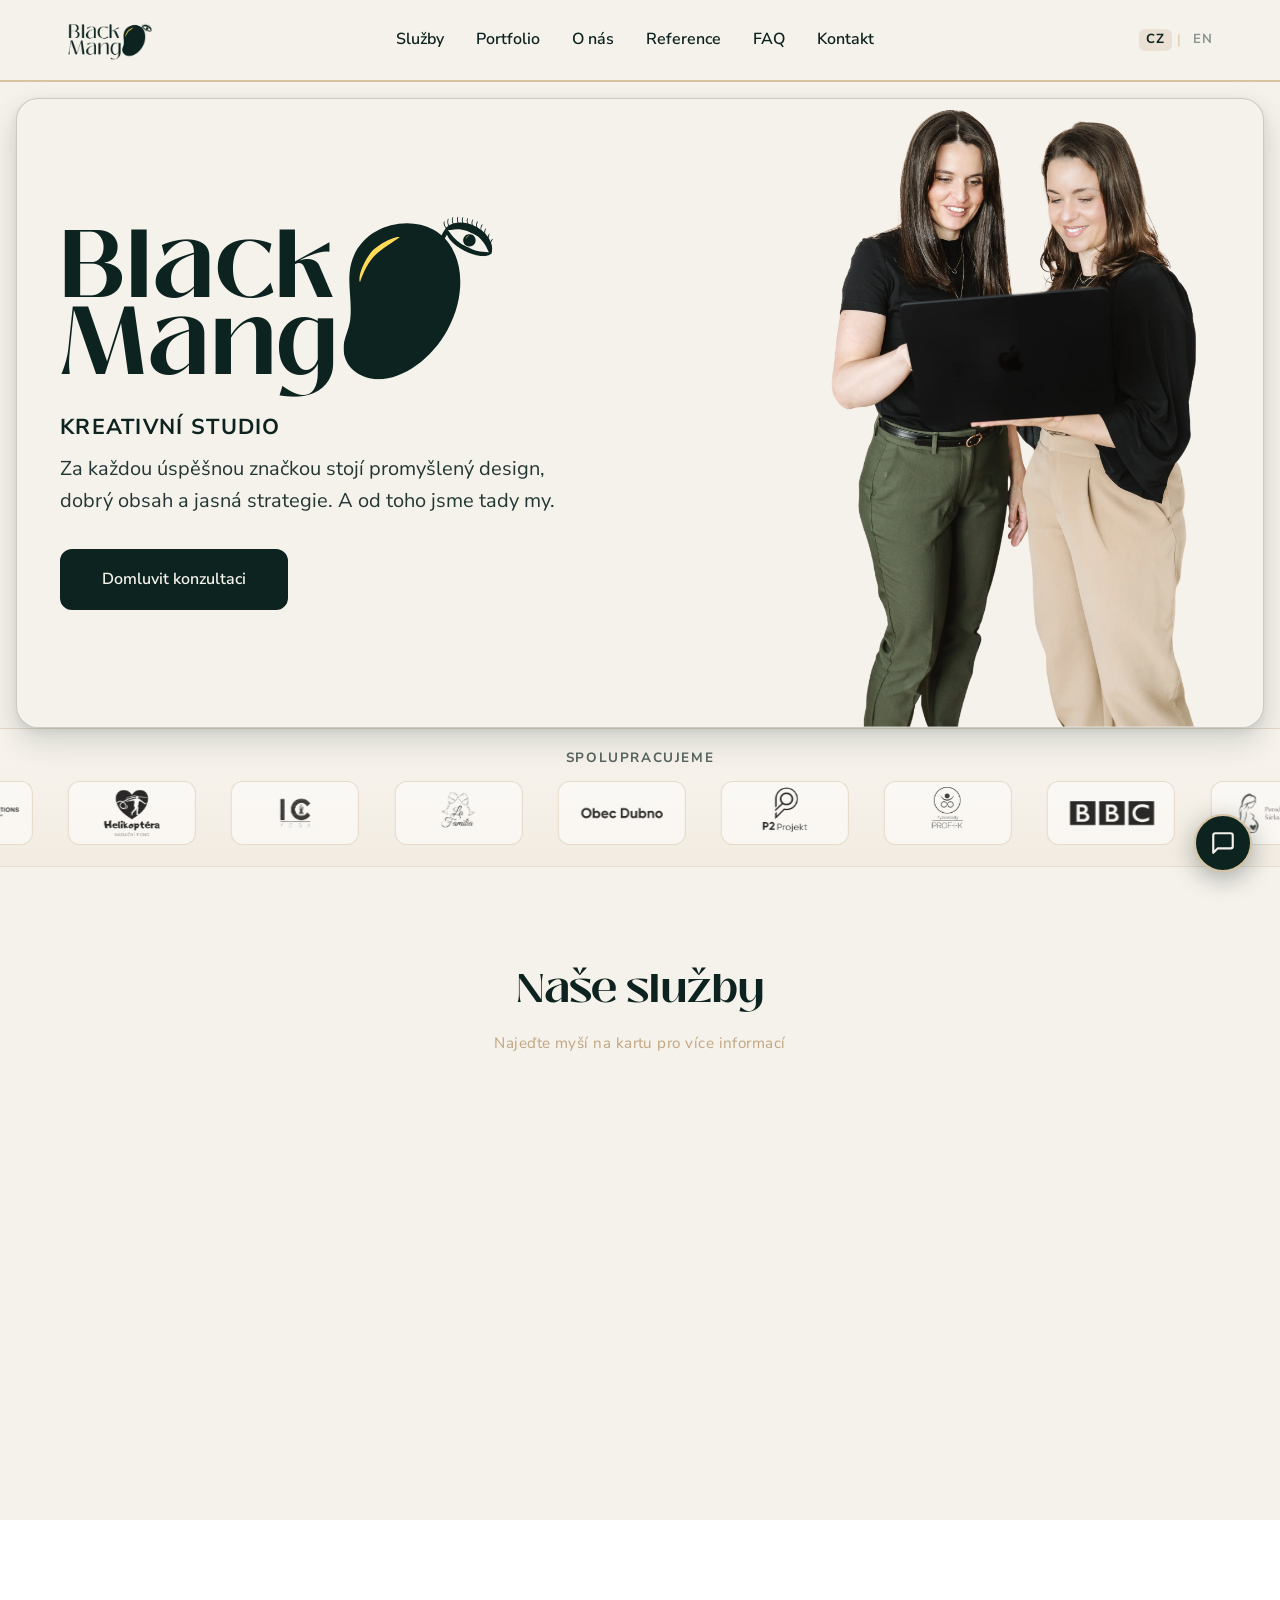
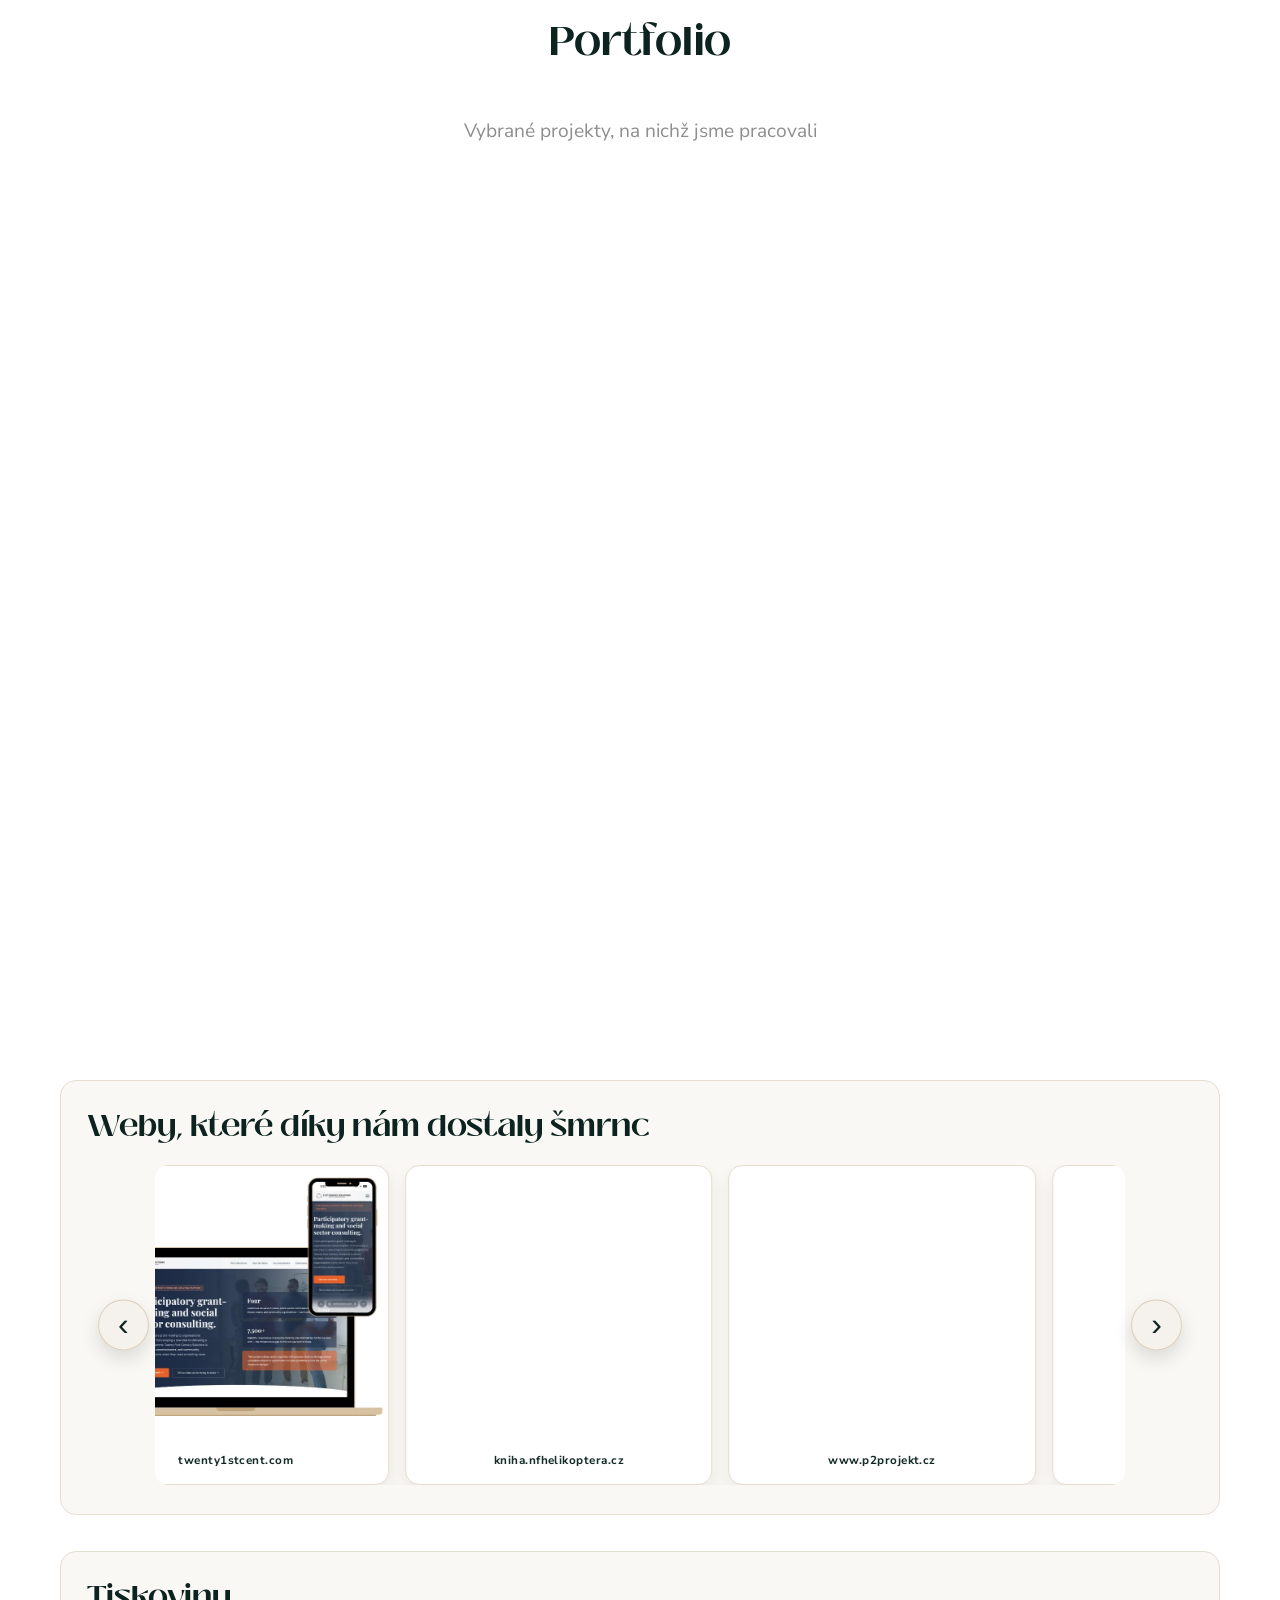
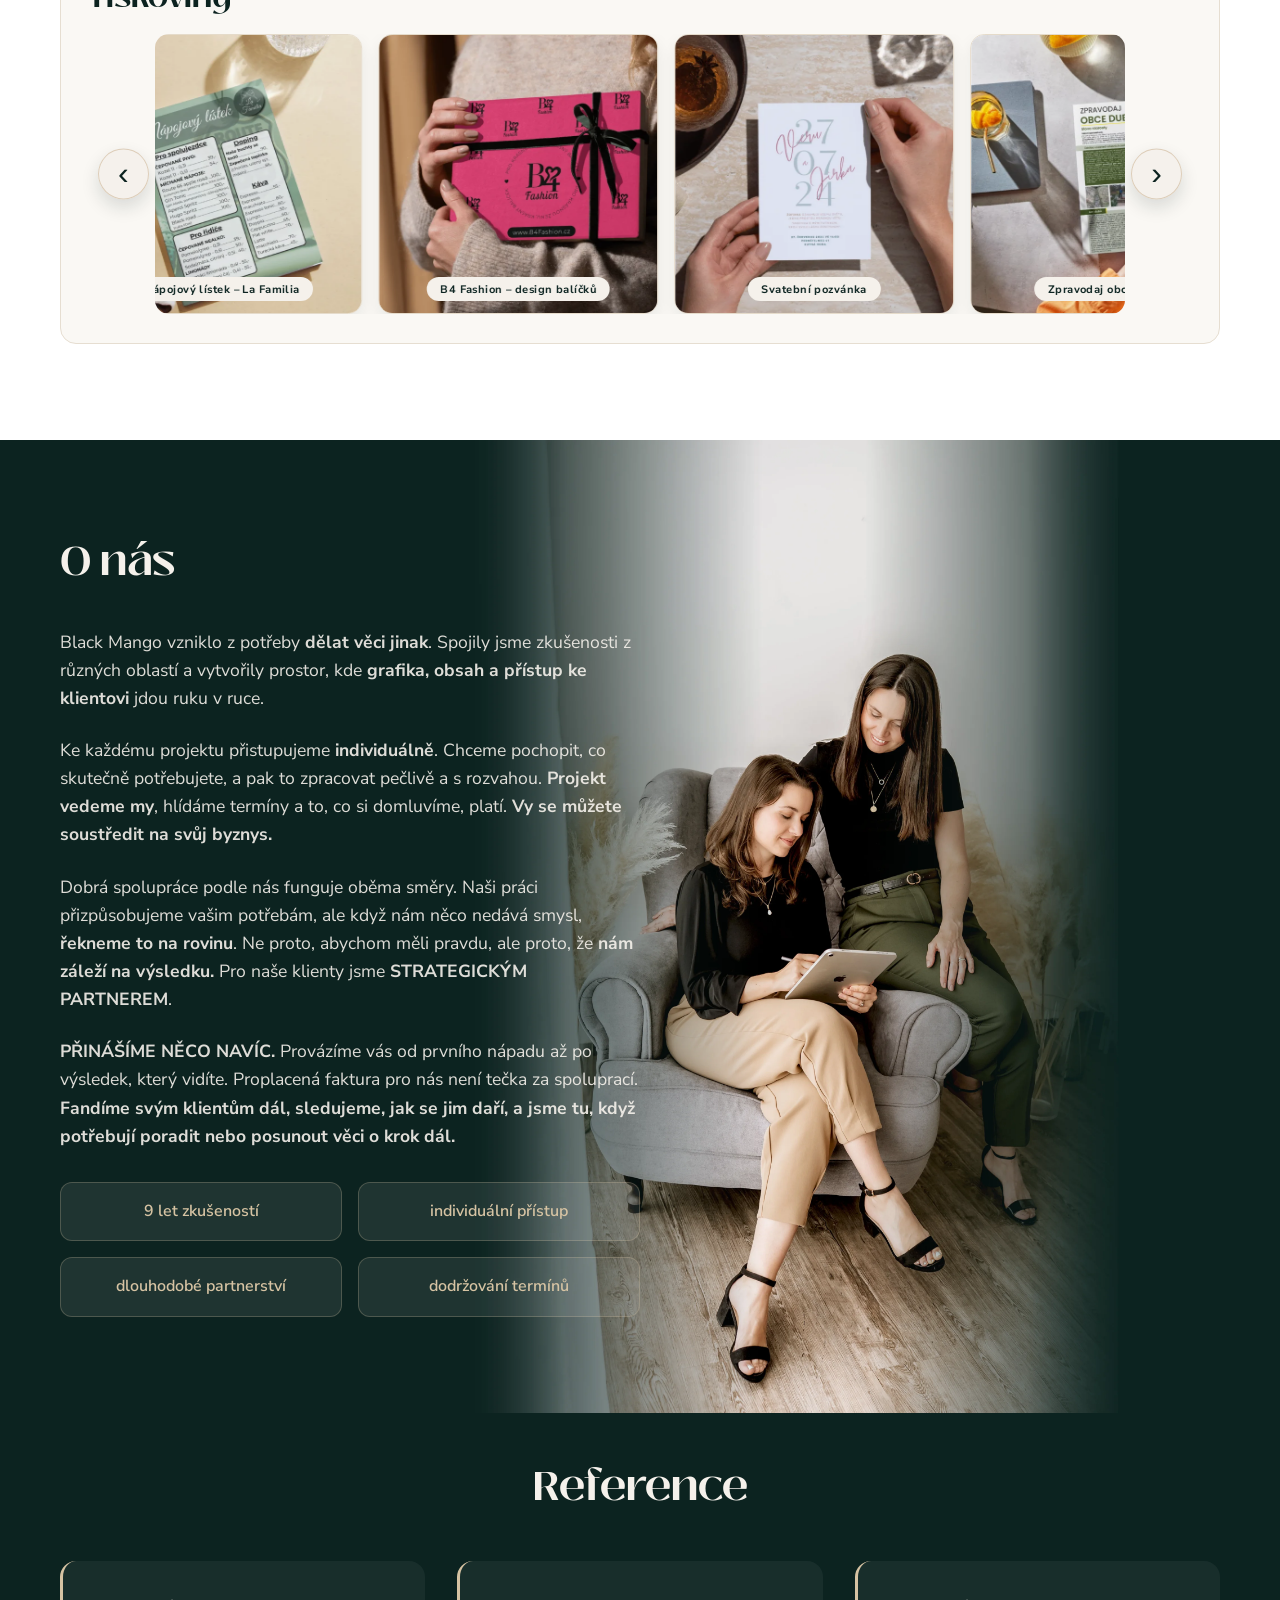
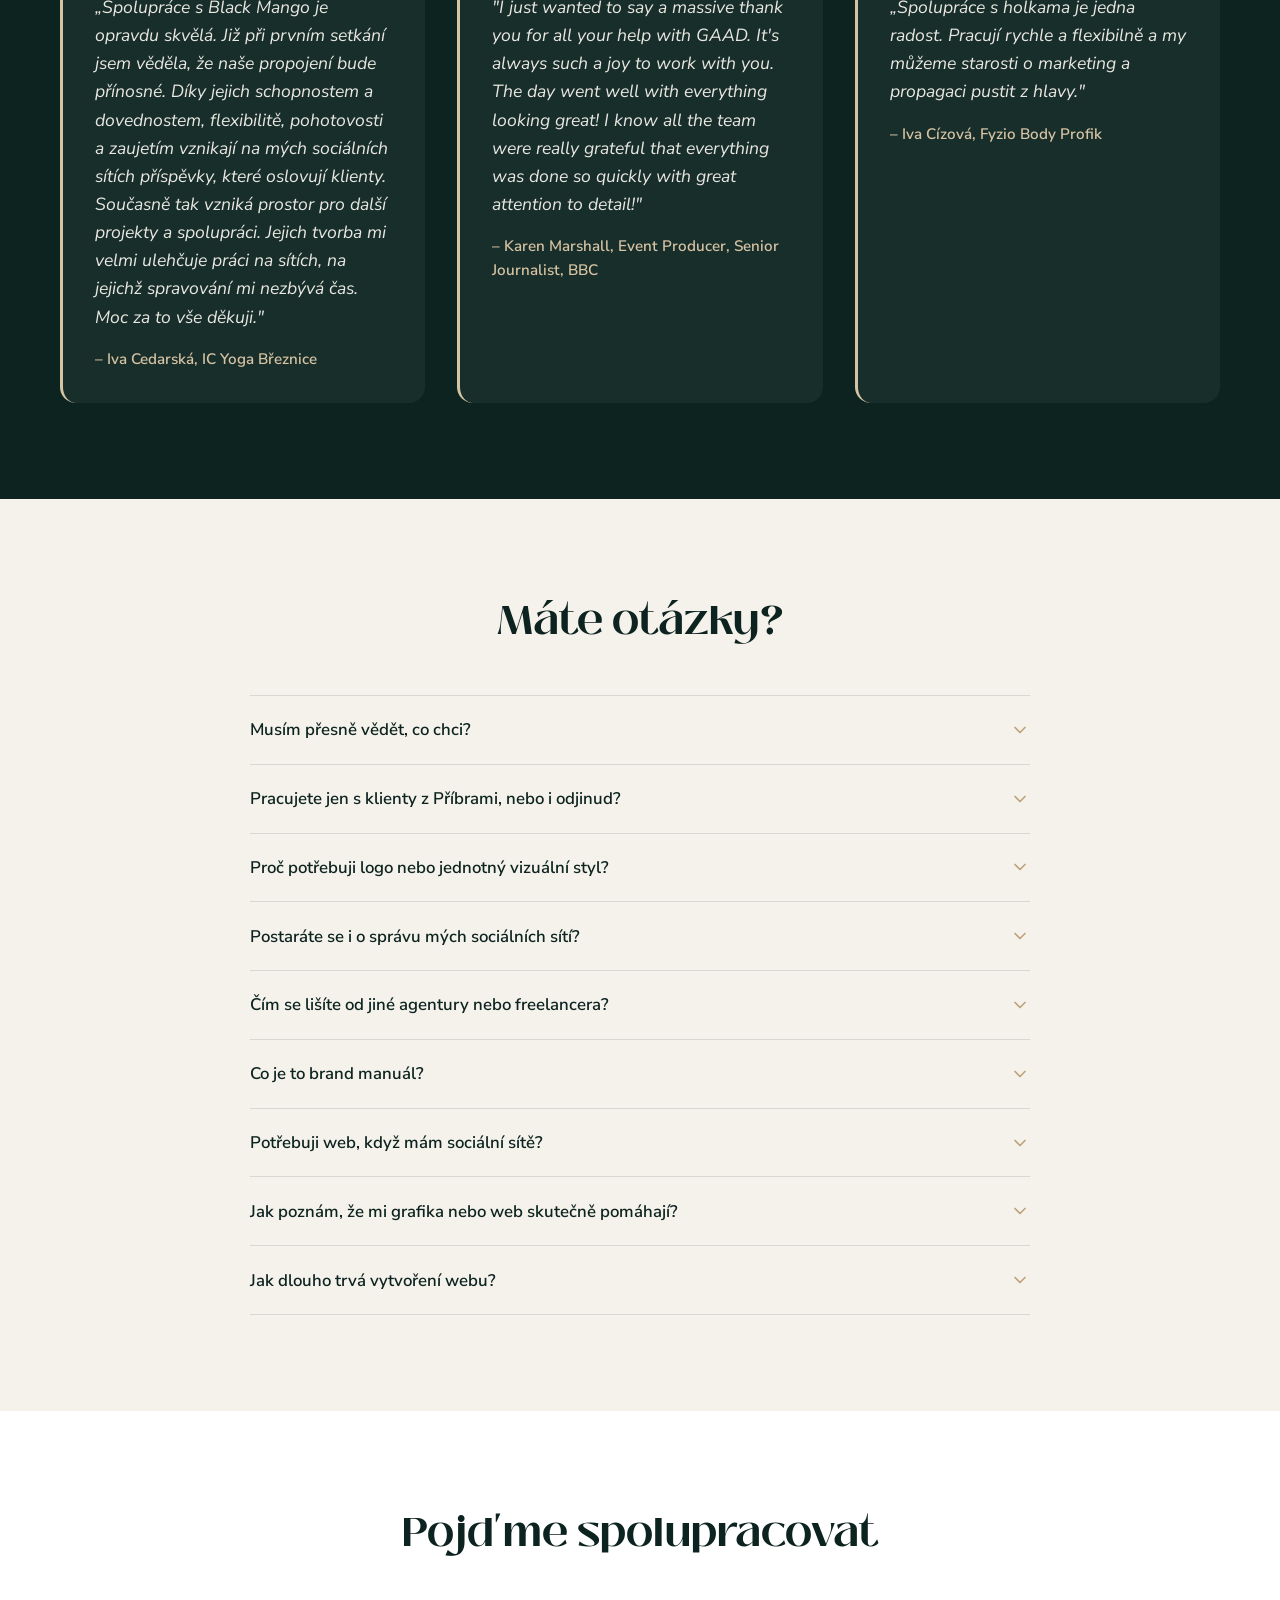
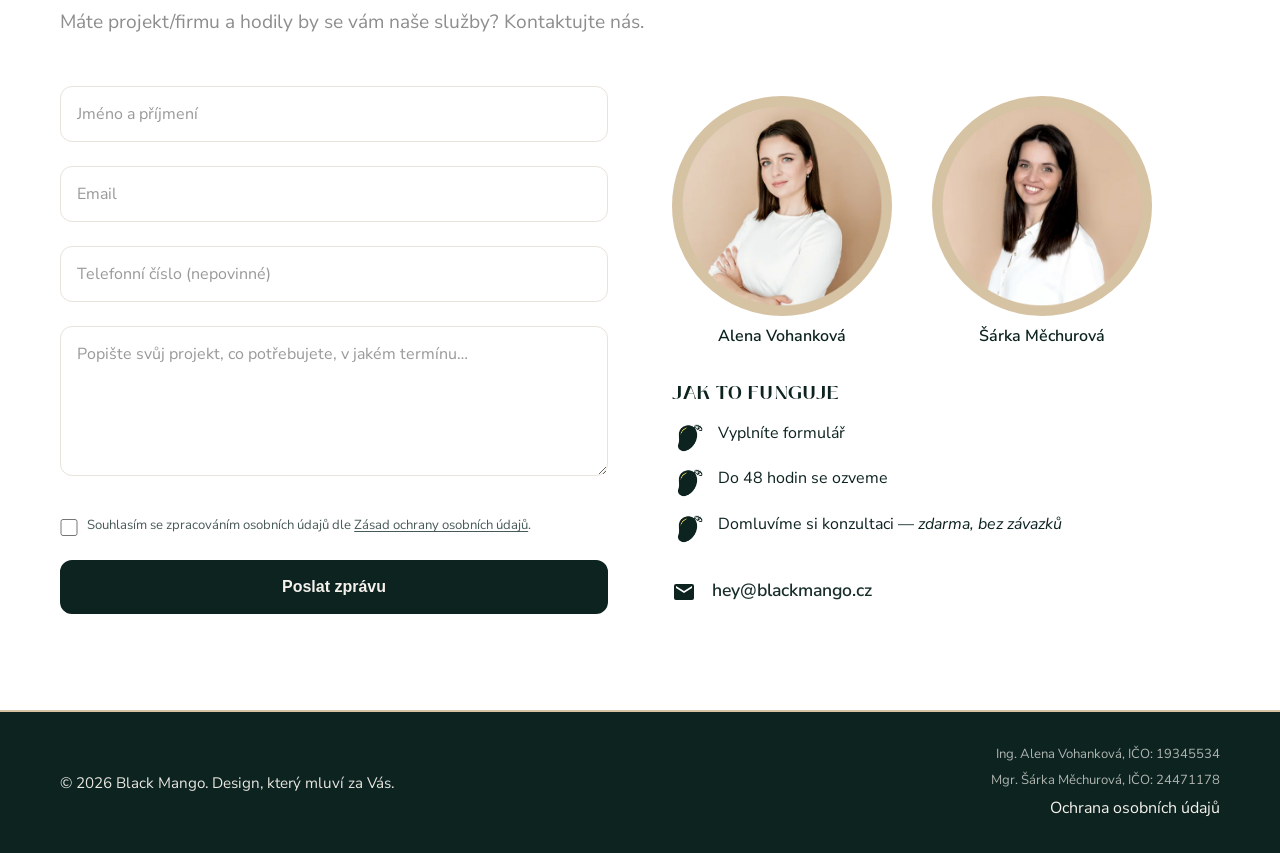
==== index.html @ 3af40b72 "Remove duplicate entries from sitemap.xml and delete unused image files; add translations.js for mul" ====
<!DOCTYPE html>
<html lang="cs">
<head>
    <meta charset="UTF-8">
    <meta name="viewport" content="width=device-width, initial-scale=1.0">
    <title>Black Mango – Creative Studio | Design, branding a weby</title>
    <meta name="description" content="Black Mango je kreativní studio z Příbramska. Navrhujeme weby, vizuální identity, grafiku pro sociální sítě a tiskové materiály. Domluvte si bezplatnou konzultaci.">
    <meta name="author" content="Alena Vohanková, Šárka Měchurová">
    <meta name="robots" content="index, follow">
    <link rel="canonical" href="https://blackmango.cz/">

    <!-- Single bilingual page (CZ default, EN via in-page toggle) -->
    <link rel="alternate" hreflang="x-default" href="https://blackmango.cz/">

    <!-- Open Graph -->
    <meta property="og:type" content="website">
    <meta property="og:locale" content="cs_CZ">
    <meta property="og:locale:alternate" content="en_GB">
    <meta property="og:site_name" content="Black Mango Creative Studio">
    <meta property="og:title" content="Black Mango – Creative Studio | Design, branding a weby">
    <meta property="og:description" content="Kreativní studio z Příbramska. Weby, vizuální identita, grafika pro sociální sítě a tiskové materiály. Úvodní konzultace zdarma.">
    <meta property="og:url" content="https://blackmango.cz/">
    <meta property="og:image" content="https://blackmango.cz/Black_Mango_icon.webp">
    <meta property="og:image:width" content="512">
    <meta property="og:image:height" content="512">
    <meta property="og:image:alt" content="Black Mango Creative Studio logo">

    <!-- Twitter Card -->
    <meta name="twitter:card" content="summary_large_image">
    <meta name="twitter:title" content="Black Mango – Creative Studio | Design, branding a weby">
    <meta name="twitter:description" content="Kreativní studio z Příbramska. Weby, vizuální identita, grafika a tiskové materiály. Úvodní konzultace zdarma.">
    <meta name="twitter:image" content="https://blackmango.cz/Black_Mango_icon.webp">

    <meta name="theme-color" content="#0C2320">

    <!-- GEO / AI crawlers -->
    <meta name="geo.region" content="CZ">
    <meta name="geo.placename" content="Příbram">
    <meta name="geo.position" content="49.6941;14.0148">
    <meta name="ICBM" content="49.6941, 14.0148">
    <link rel="me" href="mailto:hey@blackmango.cz">

    <!-- Favicon -->
    <link rel="icon" type="image/png" href="Black Mango - icon.png">
    <link rel="apple-touch-icon" href="Black Mango - icon.png">

    <!-- Fonts -->
    <link rel="preconnect" href="https://fonts.googleapis.com">
    <link rel="preconnect" href="https://fonts.gstatic.com" crossorigin>
    <link href="https://fonts.googleapis.com/css2?family=Nunito+Sans:wght@400;600&display=swap" rel="stylesheet">

    <link rel="stylesheet" href="styles.css">

    <!-- Structured data -->
    <script type="application/ld+json">
    {
      "@context": "https://schema.org",
      "@graph": [
        {
          "@type": "ProfessionalService",
          "@id": "https://blackmango.cz/#organization",
          "name": "Black Mango Creative Studio",
          "url": "https://blackmango.cz/",
          "email": "hey@blackmango.cz",
          "description": "Kreativní studio zaměřené na design, branding, tvorbu webů a digitální marketing.",
          "address": {
            "@type": "PostalAddress",
            "addressLocality": "Příbram",
            "addressCountry": "CZ"
          },
          "areaServed": ["CZ", "SK", "Worldwide"],
          "employee": [
            { "@type": "Person", "name": "Alena Vohanková" },
            { "@type": "Person", "name": "Šárka Měchurová" }
          ],
          "hasOfferCatalog": {
            "@type": "OfferCatalog",
            "name": "Naše služby",
            "itemListElement": [
              { "@type": "Offer", "itemOffered": { "@type": "Service", "name": "Tvorba webových stránek" } },
              { "@type": "Offer", "itemOffered": { "@type": "Service", "name": "Vizuální identita a branding" } },
              { "@type": "Offer", "itemOffered": { "@type": "Service", "name": "Grafika pro sociální sítě" } },
              { "@type": "Offer", "itemOffered": { "@type": "Service", "name": "Tiskové materiály" } },
              { "@type": "Offer", "itemOffered": { "@type": "Service", "name": "Konzultace a mentoring" } },
              { "@type": "Offer", "itemOffered": { "@type": "Service", "name": "Marketing a online reklama" } }
            ]
          }
        },
        {
          "@type": "WebPage",
          "@id": "https://blackmango.cz/#webpage",
          "url": "https://blackmango.cz/",
          "name": "Black Mango – Creative Studio | Design, branding a weby",
          "isPartOf": { "@id": "https://blackmango.cz/#organization" },
          "inLanguage": "cs",
          "alternateLanguage": { "@type": "Language", "name": "English", "alternateName": "en" }
        },
        {
          "@type": "FAQPage",
          "mainEntity": [
            { "@type": "Question", "name": "Musím přesně vědět, co chci?", "acceptedAnswer": { "@type": "Answer", "text": "Nemusíte. Stačí nám říct, čím se zabýváte a co chcete dosáhnout. Zbytek vyřešíme společně." } },
            { "@type": "Question", "name": "Pracujete jen s klienty z Příbrami, nebo i odjinud?", "acceptedAnswer": { "@type": "Answer", "text": "Jsme z Příbramska, ale vzdálenost pro nás není překážka. Spolupracujeme s klienty v České republice i v zahraničí a vše zvládneme online." } },
            { "@type": "Question", "name": "Proč potřebuji logo nebo jednotný vizuální styl?", "acceptedAnswer": { "@type": "Answer", "text": "Protože lidé posuzují firmu očima dřív, než si přečtou jediné slovo. Konzistentní a profesionální vzhled buduje důvěru a důvěra prodává." } },
            { "@type": "Question", "name": "Postaráte se i o správu mých sociálních sítí?", "acceptedAnswer": { "@type": "Answer", "text": "Ano. Můžeme se postarat o tvorbu obsahu, grafiku i pravidelné příspěvky nebo vás naučit, jak to zvládnout samostatně." } },
            { "@type": "Question", "name": "Čím se lišíte od jiné agentury nebo freelancera?", "acceptedAnswer": { "@type": "Answer", "text": "Nejsme velká agentura ani sólový freelancer. Ke každému projektu přistupujeme individuálně, spojujeme různé zkušenosti a pohledy." } },
            { "@type": "Question", "name": "Co je to brand manuál?", "acceptedAnswer": { "@type": "Answer", "text": "Průvodce tím, jak vaše značka vypadá a komunikuje. Barvy, písmo, logo, tón textu. Základ pro každého, kdo chce působit konzistentně a profesionálně." } },
            { "@type": "Question", "name": "Potřebuji web, když mám sociální sítě?", "acceptedAnswer": { "@type": "Answer", "text": "Sociální sítě jsou skvělý nástroj, ale web je váš vlastní prostor na internetu, který nikdo nemůže zavřít ani změnit pravidla. Funguje pro vás 24 hodin denně." } },
            { "@type": "Question", "name": "Jak poznám, že mi grafika nebo web skutečně pomáhají?", "acceptedAnswer": { "@type": "Answer", "text": "Dobře odvedená práce se projeví tím, že vás lidé začnou vnímat jako profesionály ještě před prvním kontaktem. Zákazníci se vracejí a referují vás dál." } },
            { "@type": "Question", "name": "Jak dlouho trvá vytvoření webu?", "acceptedAnswer": { "@type": "Answer", "text": "Jednoduchý firemní web vytvoříme do dvou týdnů. Rozsáhlejší weby trvají 3–6 týdnů." } }
          ]
        }
      ]
    }
    </script>
</head>
<body>
    <!-- Navigation -->
    <nav class="navbar">
        <div class="container">
            <div class="nav-brand">
                <a href="#top" aria-label="Přejít na začátek stránky">
                    <img src="Black Mango - main logo.webp" alt="Black Mango Creative Studio" class="nav-logo">
                </a>
            </div>
            <button class="nav-hamburger" id="navHamburger" data-i18n-aria="nav.hamburger.aria" aria-label="Otevřít menu" aria-expanded="false">
                <span></span><span></span><span></span>
            </button>
            <ul class="nav-menu" id="navMenu">
                <li><a href="#services" data-i18n="nav.services">Služby</a></li>
                <li><a href="#portfolio" data-i18n="nav.portfolio">Portfolio</a></li>
                <li><a href="#about" data-i18n="nav.about">O nás</a></li>
                <li><a href="#references" data-i18n="nav.references">Reference</a></li>
                <li><a href="#faq" data-i18n="nav.faq">FAQ</a></li>
                <li><a href="#contact" data-i18n="nav.contact">Kontakt</a></li>
            </ul>
            <div class="lang-switcher" id="langSwitcher">
                <button class="lang-btn lang-btn--active" data-lang="cz" aria-label="Přepnout na češtinu" aria-pressed="true">CZ</button>
                <span class="lang-sep" aria-hidden="true">|</span>
                <button class="lang-btn" data-lang="en" aria-label="Switch to English" aria-pressed="false">EN</button>
            </div>
        </div>
    </nav>

    <!-- Hero Section -->
    <main id="main-content">
    <section class="hero">
        <div class="container">
            <div class="hero-content">
                <h1 class="hero-wordmark" aria-label="Black Mango">
                    <span class="hero-wordmark-line hero-wordmark-black">Black</span>
                    <span class="hero-wordmark-line hero-wordmark-mang">Mang<img src="BlackMango_ikona_vektor.svg" alt="" class="hero-wordmark-icon" aria-hidden="true" decoding="async"></span>
                </h1>
                <h2 class="hero-studio-title" data-i18n="hero.subtitle">Kreativní studio</h2>
                <p data-i18n="hero.text">Za každou úspěšnou značkou stojí promyšlený design, dobrý obsah a jasná strategie. A od toho jsme tady my.</p>
                <a href="#contact" class="cta-button" data-i18n="hero.cta">Domluvit konzultaci</a>
            </div>
        </div>
        <img class="hero-photo" src="black_mango_jednatelky.webp" alt="" aria-hidden="true" decoding="async">
    </section>

    <section class="partners-marquee" aria-label="Spolupracujeme">
        <p class="partners-marquee-title" data-i18n="partners.title">Spolupracujeme</p>
        <div class="partners-marquee-viewport">
            <div class="partners-marquee-track">
                <div class="partners-marquee-group">
                    <a class="partner-logo" href="https://twenty1stcent.com" target="_blank" rel="noopener noreferrer" aria-label="Twenty First Century Solutions">
                        <img src="spolupracujeme/21stcenturysolutions.webp" alt="Twenty First Century Solutions" loading="lazy" decoding="async">
                    </a>
                    <a class="partner-logo" href="https://kniha.nfhelikoptera.cz" target="_blank" rel="noopener noreferrer" aria-label="Nadační fond Helikoptéra">
                        <img src="spolupracujeme/helikoptera.webp" alt="Nadační fond Helikoptéra" loading="lazy" decoding="async">
                    </a>
                    <a class="partner-logo" href="https://ic-yoga.cz" target="_blank" rel="noopener noreferrer" aria-label="IC Yoga">
                        <img src="spolupracujeme/ic_yoga.webp" alt="IC Yoga" loading="lazy" decoding="async">
                    </a>
                    <a class="partner-logo" href="https://www.facebook.com/p/La-Familia-Organizer-61550742839016/" target="_blank" rel="noopener noreferrer" aria-label="La Familia">
                        <img src="spolupracujeme/lafamilia.webp" alt="La Familia" loading="lazy" decoding="async">
                    </a>
                    <a class="partner-logo" href="https://www.obecdubno.cz" target="_blank" rel="noopener noreferrer" aria-label="Obec Dubno">
                        <img src="spolupracujeme/obec_dubno.webp" alt="Obec Dubno" loading="lazy" decoding="async">
                    </a>
                    <a class="partner-logo" href="https://www.p2projekt.cz" target="_blank" rel="noopener noreferrer" aria-label="P2 Projekt">
                        <img src="spolupracujeme/p2projekt.webp" alt="P2 Projekt" loading="lazy" decoding="async">
                    </a>
                    <a class="partner-logo" href="https://fyziobodyprofik.cz" target="_blank" rel="noopener noreferrer" aria-label="Fyzio Body Profik">
                        <img src="spolupracujeme/fyziobodyprofik.webp" alt="Fyzio Body Profik" loading="lazy" decoding="async">
                    </a>
                    <a class="partner-logo" href="https://bbc.co.uk" target="_blank" rel="noopener noreferrer" aria-label="Dětská skupina Dubinka">
                        <img src="spolupracujeme/bbc.webp" alt="Dětská skupina Dubinka" loading="lazy" decoding="async">
                    </a>
                    <a class="partner-logo" href="https://porodnikurzy.cz" target="_blank" rel="noopener noreferrer" aria-label="Porodní kurzy">
                        <img src="spolupracujeme/porodnikurzy.webp" alt="Porodní kurzy" loading="lazy" decoding="async">
                    </a>
                    <a class="partner-logo" href="https://www.szmpb.cz" target="_blank" rel="noopener noreferrer" aria-label="SZM">
                        <img src="spolupracujeme/szm.webp" alt="SZM" loading="lazy" decoding="async">
                    </a>
                    <a class="partner-logo" href="https://tanecni-rs.cz" target="_blank" rel="noopener noreferrer" aria-label="TS RS">
                        <img src="spolupracujeme/ts_rs.webp" alt="TS RS" loading="lazy" decoding="async">
                    </a>
                    <a class="partner-logo" href="https://visiongym.cz" target="_blank" rel="noopener noreferrer" aria-label="Vision Gym">
                        <img src="spolupracujeme/vg.webp" alt="Vision Gym" loading="lazy" decoding="async">
                    </a>
                    <a class="partner-logo" href="https://www.obecobcov.cz" target="_blank" rel="noopener noreferrer" aria-label="Obec Občov">
                        <img src="spolupracujeme/obec_obcov.webp" alt="Obec Občov" loading="lazy" decoding="async">
                    </a>
                    <span class="partner-logo partner-logo-static" aria-label="Vlasoteka">
                        <img src="spolupracujeme/vlasoteka.webp" alt="Vlasoteka" loading="lazy" decoding="async">
                    </span>
                    <a class="partner-logo" href="https://wejobbox.com" target="_blank" rel="noopener noreferrer" aria-label="We Jobbox">
                        <img src="spolupracujeme/wejobbox.webp" alt="We Jobbox" loading="lazy" decoding="async">
                    </a>
                    <a class="partner-logo" href="https://www.pavelsnobl.cz" target="_blank" rel="noopener noreferrer" aria-label="Pavel Šnobl - Tax Advisor">
                        <img src="spolupracujeme/pavel_snobl.webp" alt="Pavel Šnobl - Tax Advisor" loading="lazy" decoding="async">
                    </a>
                </div>

                <div class="partners-marquee-group" aria-hidden="true">
                    <a class="partner-logo" href="https://twenty1stcent.com" target="_blank" rel="noopener noreferrer" tabindex="-1">
                        <img src="spolupracujeme/21stcenturysolutions.webp" alt="" loading="lazy" decoding="async">
                    </a>
                    <a class="partner-logo" href="https://kniha.nfhelikoptera.cz" target="_blank" rel="noopener noreferrer" tabindex="-1">
                        <img src="spolupracujeme/helikoptera.webp" alt="" loading="lazy" decoding="async">
                    </a>
                    <a class="partner-logo" href="https://ic-yoga.cz" target="_blank" rel="noopener noreferrer" tabindex="-1">
                        <img src="spolupracujeme/ic_yoga.webp" alt="" loading="lazy" decoding="async">
                    </a>
                    <a class="partner-logo" href="https://www.facebook.com/p/La-Familia-Organizer-61550742839016/" target="_blank" rel="noopener noreferrer" tabindex="-1">
                        <img src="spolupracujeme/lafamilia.webp" alt="" loading="lazy" decoding="async">
                    </a>
                    <a class="partner-logo" href="https://www.obecdubno.cz" target="_blank" rel="noopener noreferrer" tabindex="-1">
                        <img src="spolupracujeme/obec_dubno.webp" alt="" loading="lazy" decoding="async">
                    </a>
                    <a class="partner-logo" href="https://www.p2projekt.cz" target="_blank" rel="noopener noreferrer" tabindex="-1">
                        <img src="spolupracujeme/p2projekt.webp" alt="" loading="lazy" decoding="async">
                    </a>
                    <a class="partner-logo" href="https://fyziobodyprofik.cz" target="_blank" rel="noopener noreferrer" tabindex="-1">
                        <img src="spolupracujeme/fyziobodyprofik.webp" alt="" loading="lazy" decoding="async">
                    </a>
                    <a class="partner-logo" href="https://bbc.co.uk" target="_blank" rel="noopener noreferrer" tabindex="-1">
                        <img src="spolupracujeme/bbc.webp" alt="" loading="lazy" decoding="async">
                    </a>
                    <a class="partner-logo" href="https://porodnikurzy.cz" target="_blank" rel="noopener noreferrer" tabindex="-1">
                        <img src="spolupracujeme/porodnikurzy.webp" alt="" loading="lazy" decoding="async">
                    </a>
                    <a class="partner-logo" href="https://www.szmpb.cz" target="_blank" rel="noopener noreferrer" tabindex="-1">
                        <img src="spolupracujeme/szm.webp" alt="" loading="lazy" decoding="async">
                    </a>
                    <a class="partner-logo" href="https://tanecni-rs.cz" target="_blank" rel="noopener noreferrer" tabindex="-1">
                        <img src="spolupracujeme/ts_rs.webp" alt="" loading="lazy" decoding="async">
                    </a>
                    <a class="partner-logo" href="https://visiongym.cz" target="_blank" rel="noopener noreferrer" tabindex="-1">
                        <img src="spolupracujeme/vg.webp" alt="" loading="lazy" decoding="async">
                    </a>
                    <a class="partner-logo" href="https://www.obecobcov.cz" target="_blank" rel="noopener noreferrer" tabindex="-1">
                        <img src="spolupracujeme/obec_obcov.webp" alt="" loading="lazy" decoding="async">
                    </a>
                    <span class="partner-logo partner-logo-static" aria-hidden="true">
                        <img src="spolupracujeme/vlasoteka.webp" alt="" loading="lazy" decoding="async">
                    </span>
                    <a class="partner-logo" href="https://wejobbox.com" target="_blank" rel="noopener noreferrer" tabindex="-1">
                        <img src="spolupracujeme/wejobbox.webp" alt="" loading="lazy" decoding="async">
                    </a>
                    <a class="partner-logo" href="https://www.pavelsnobl.cz" target="_blank" rel="noopener noreferrer" tabindex="-1">
                        <img src="spolupracujeme/pavel_snobl.webp" alt="" loading="lazy" decoding="async">
                    </a>
                </div>
            </div>
        </div>
    </section>

    <!-- Services Section -->
    <section id="services" class="services">
        <div class="container">
            <h2 data-i18n="services.heading">Naše služby</h2>
            <p class="services-hint"><span class="hint-desktop" data-i18n="services.hint.desktop">Najeďte myší na kartu pro více informací</span><span class="hint-mobile" data-i18n="services.hint.mobile">Klikněte na kartu pro více informací</span></p>
            <div class="services-grid">

                <!-- Card 1 -->
                <div class="flip-card" tabindex="0" role="button" data-i18n-aria="card1.aria" aria-label="Design a digitální prostředí">
                    <div class="flip-card-inner">
                        <div class="flip-card-front">
                            <div class="service-icon">
                                <img src="ikony_nase_sluzby/design_a_digi_prostredi.svg" alt="" width="64" height="64" aria-hidden="true">
                            </div>
                            <h3 data-i18n="card1.heading">Design a digitální prostředí</h3>
                            <p class="flip-question" data-i18n="card1.question">Jak mít web a materiály, které budou působit profesionálně a přehledně?</p>
                            <div class="peel-corner">
                                <svg viewBox="0 0 60 60" width="60" height="60">
                                    <defs>
                                        <linearGradient id="peel1" x1="30" y1="30" x2="60" y2="60" gradientUnits="userSpaceOnUse">
                                            <stop offset="0%" stop-color="#a08048"/>
                                            <stop offset="100%" stop-color="#e8ddd0"/>
                                        </linearGradient>
                                    </defs>
                                    <path d="M 0,60 L 44,60 A 16,16 0 0,1 60,44 L 60,0 Z" fill="url(#peel1)"/>
                                    <line x1="0" y1="60" x2="60" y2="0" stroke="rgba(100,65,20,0.45)" stroke-width="1.5"/>
                                </svg>
                                <span class="peel-label" data-i18n-html="peel.label">klikněte<br>na kartu</span>
                            </div>
                        </div>
                        <div class="flip-card-back">
                            <h3 data-i18n="card1.heading">Design a digitální prostředí</h3>
                            <ul class="service-list">
                                <li data-i18n="card1.item1">Návrh a tvorba webových stránek</li>
                                <li data-i18n="card1.item2">Grafika pro sociální sítě</li>
                                <li data-i18n="card1.item3">Tiskové materiály</li>
                                <li data-i18n="card1.item4">Prezentace &amp; šablony</li>
                            </ul>
                        </div>
                    </div>
                </div>

                <!-- Card 2 -->
                <div class="flip-card" tabindex="0" role="button" data-i18n-aria="card2.aria" aria-label="Marketing & strategie">
                    <div class="flip-card-inner">
                        <div class="flip-card-front">
                            <div class="service-icon">
                                <img src="ikony_nase_sluzby/marketing.svg" alt="" width="64" height="64" aria-hidden="true">
                            </div>
                            <h3 data-i18n="card2.heading">Marketing &amp; strategie</h3>
                            <p class="flip-question" data-i18n="card2.question">Jak efektivně získávat nové zákazníky online?</p>
                            <div class="peel-corner">
                                <svg viewBox="0 0 60 60" width="60" height="60">
                                    <defs>
                                        <linearGradient id="peel2" x1="30" y1="30" x2="60" y2="60" gradientUnits="userSpaceOnUse">
                                            <stop offset="0%" stop-color="#a08048"/>
                                            <stop offset="100%" stop-color="#e8ddd0"/>
                                        </linearGradient>
                                    </defs>
                                    <path d="M 0,60 L 44,60 A 16,16 0 0,1 60,44 L 60,0 Z" fill="url(#peel2)"/>
                                    <line x1="0" y1="60" x2="60" y2="0" stroke="rgba(100,65,20,0.45)" stroke-width="1.5"/>
                                </svg>
                                <span class="peel-label" data-i18n-html="peel.label">klikněte<br>na kartu</span>
                            </div>
                        </div>
                        <div class="flip-card-back">
                            <h3 data-i18n="card2.heading">Marketing &amp; strategie</h3>
                            <ul class="service-list">
                                <li data-i18n="card2.item1">Strategie komunikace</li>
                                <li data-i18n="card2.item2">Správa sociálních sítí</li>
                                <li data-i18n="card2.item3">Placená online reklama</li>
                            </ul>
                        </div>
                    </div>
                </div>

                <!-- Card 3 -->
                <div class="flip-card" tabindex="0" role="button" data-i18n-aria="card3.aria" aria-label="Konzultace, mentoring & vzdělávání">
                    <div class="flip-card-inner">
                        <div class="flip-card-front">
                            <div class="service-icon">
                                <img src="ikony_nase_sluzby/konzultace.svg" alt="" width="64" height="64" aria-hidden="true">
                            </div>
                            <h3 data-i18n="card3.heading">Konzultace, mentoring &amp; vzdělávání</h3>
                            <p class="flip-question" data-i18n="card3.question">Chcete mít svůj marketing pod kontrolou? Naučíme Vás přesně to, co potřebujete.</p>
                            <div class="peel-corner">
                                <svg viewBox="0 0 60 60" width="60" height="60">
                                    <defs>
                                        <linearGradient id="peel3" x1="30" y1="30" x2="60" y2="60" gradientUnits="userSpaceOnUse">
                                            <stop offset="0%" stop-color="#a08048"/>
                                            <stop offset="100%" stop-color="#e8ddd0"/>
                                        </linearGradient>
                                    </defs>
                                    <path d="M 0,60 L 44,60 A 16,16 0 0,1 60,44 L 60,0 Z" fill="url(#peel3)"/>
                                    <line x1="0" y1="60" x2="60" y2="0" stroke="rgba(100,65,20,0.45)" stroke-width="1.5"/>
                                </svg>
                                <span class="peel-label" data-i18n-html="peel.label">klikněte<br>na kartu</span>
                            </div>
                        </div>
                        <div class="flip-card-back">
                            <h3 data-i18n="card3.heading">Konzultace, mentoring &amp; vzdělávání</h3>
                            <ul class="service-list">
                                <li data-i18n="card3.item1">Individuální konzultace na míru</li>
                                <li data-i18n="card3.item2">Kurzy zaměřené na práci se sociálními sítěmi</li>
                            </ul>
                        </div>
                    </div>
                </div>

                <!-- Card 4 -->
                <div class="flip-card" tabindex="0" role="button" data-i18n-aria="card4.aria" aria-label="Značka & identita">
                    <div class="flip-card-inner">
                        <div class="flip-card-front">
                            <div class="service-icon">
                                <img src="ikony_nase_sluzby/znacka.svg" alt="" width="64" height="64" aria-hidden="true">
                            </div>
                            <h3 data-i18n="card4.heading">Značka &amp; identita</h3>
                            <p class="flip-question" data-i18n="card4.question">Jak vybudovat značku, která je snadno rozpoznatelná a důvěryhodná?</p>
                            <div class="peel-corner">
                                <svg viewBox="0 0 60 60" width="60" height="60">
                                    <defs>
                                        <linearGradient id="peel4" x1="30" y1="30" x2="60" y2="60" gradientUnits="userSpaceOnUse">
                                            <stop offset="0%" stop-color="#a08048"/>
                                            <stop offset="100%" stop-color="#e8ddd0"/>
                                        </linearGradient>
                                    </defs>
                                    <path d="M 0,60 L 44,60 A 16,16 0 0,1 60,44 L 60,0 Z" fill="url(#peel4)"/>
                                    <line x1="0" y1="60" x2="60" y2="0" stroke="rgba(100,65,20,0.45)" stroke-width="1.5"/>
                                </svg>
                                <span class="peel-label" data-i18n-html="peel.label">klikněte<br>na kartu</span>
                            </div>
                        </div>
                        <div class="flip-card-back">
                            <h3 data-i18n="card4.heading">Značka &amp; identita</h3>
                            <ul class="service-list">
                                <li data-i18n="card4.item1">Branding a rebranding</li>
                                <li data-i18n="card4.item2">Tvorba loga</li>
                                <li data-i18n="card4.item3">Sjednocení vizuální identity</li>
                            </ul>
                        </div>
                    </div>
                </div>

            </div>
        </div>
    </section>

    <!-- Portfolio Section -->
    <section id="portfolio" class="portfolio">
        <div class="container">
            <h2 data-i18n="portfolio.heading">Portfolio</h2>
            <p class="section-subtitle" data-i18n="portfolio.subtitle">Vybrané projekty, na nichž jsme pracovali</p>
            <div class="portfolio-stack">
                <article class="portfolio-carousel-block">
                    <h3 class="portfolio-carousel-title" data-i18n="portfolio.branding.title">Značky, kterým jsme vytvořily vizuální identitu</h3>
                    <div class="portfolio-branding-wrap">
                        <button class="portfolio-branding-btn portfolio-branding-btn--prev" id="brandingPrev" data-i18n-aria="portfolio.prev.aria" aria-label="Předchozí"><span aria-hidden="true">‹</span></button>
                        <div class="portfolio-cards-grid" id="brandingGrid">
                        <button class="portfolio-slide" type="button" data-pdf="potfolio_branding/P2 Project &amp; Check Nem brand manuál (1).pdf" data-i18n-aria="portfolio.pdf1.aria" aria-label="Zobrazit náhled PDF portfolio 1">
                            <img src="potfolio_branding/portfolio1.webp" alt="Portfolio branding 1" loading="lazy">
                        </button>
                        <button class="portfolio-slide" type="button" data-pdf="potfolio_branding/NF Helikoptéra - brand guidelines (1).pdf" data-i18n-aria="portfolio.pdf2.aria" aria-label="Zobrazit náhled PDF portfolio 2">
                            <img src="potfolio_branding/portfolio2.webp" alt="Portfolio branding 2" loading="lazy">
                        </button>
                        <button class="portfolio-slide" type="button" data-pdf="potfolio_branding/La Familia - BrandManuál (1).pdf" data-i18n-aria="portfolio.pdf3.aria" aria-label="Zobrazit náhled PDF portfolio 3">
                            <img src="potfolio_branding/portfolio3.webp" alt="Portfolio branding 3" loading="lazy">
                        </button>
                    </div>
                        <button class="portfolio-branding-btn portfolio-branding-btn--next" id="brandingNext" data-i18n-aria="portfolio.next.aria" aria-label="Další"><span aria-hidden="true">›</span></button>
                    </div>
                </article>

                <article class="portfolio-carousel-block portfolio-grafika-carousel-block">
                    <h3 class="portfolio-carousel-title" data-i18n="portfolio.grafika.title">Digitální grafika a sociální sítě</h3>
                    <div class="portfolio-grafika-carousel" data-i18n-aria="portfolio.grafika.aria" aria-label="Ukázky digitální grafiky">
                        <button type="button" class="portfolio-web-carousel-btn portfolio-web-carousel-btn-prev" data-i18n-aria="portfolio.prev.aria" aria-label="Předchozí">
                            <span aria-hidden="true">‹</span>
                        </button>
                        <button type="button" class="portfolio-web-carousel-btn portfolio-web-carousel-btn-next" data-i18n-aria="portfolio.next.aria" aria-label="Další">
                            <span aria-hidden="true">›</span>
                        </button>
                        <div class="portfolio-grafika-carousel-viewport">
                            <div class="portfolio-grafika-carousel-track">
                                <div class="portfolio-grafika-carousel-group">
                                    <a class="portfolio-grafika-card" href="https://www.bbc.co.uk/academy/live/climate-creatives-2025/" target="_blank" rel="noopener noreferrer" aria-label="Grafika pro konferenci Climate Creatives – BBC">
                                        <img src="carousel_digitalni_grafika/Grafika_pro_konferenci_Climate_Creatives_BBC.webp" alt="Grafika pro konferenci Climate Creatives BBC" loading="lazy" decoding="async">
                                        <span class="portfolio-grafika-card-label">Climate Creatives – BBC</span>
                                    </a>
                                    <a class="portfolio-grafika-card" href="https://www.instagram.com/fyziobodyprofik/" target="_blank" rel="noopener noreferrer" aria-label="Příspěvky pro sociální sítě – Fyzio Body Profik">
                                        <img src="carousel_digitalni_grafika/prispevky_pro_socialni_site_fyziobodyprofik.webp" alt="Příspěvky pro sociální sítě Fyzio Body Profik" loading="lazy" decoding="async">
                                        <span class="portfolio-grafika-card-label">@fyziobodyprofik</span>
                                    </a>
                                    <a class="portfolio-grafika-card" href="https://www.bbc.co.uk/academy/live/when-the-pressure-is-on/" target="_blank" rel="noopener noreferrer" aria-label="Grafika pro konferenci Stammering – BBC">
                                        <img src="carousel_digitalni_grafika/Grafika_pro_konferenci_Stammering_BBC.webp" alt="Grafika pro konferenci Stammering BBC" loading="lazy" decoding="async">
                                        <span class="portfolio-grafika-card-label">Stammering – BBC</span>
                                    </a>
                                    <a class="portfolio-grafika-card" href="https://www.instagram.com/tanecni_skola_rs/" target="_blank" rel="noopener noreferrer" aria-label="Příspěvky pro sociální sítě – Taneční škola RS">
                                        <img src="carousel_digitalni_grafika/prispevky_pro_socialni_site__ts_rs.webp" alt="Příspěvky pro sociální sítě Taneční škola RS" loading="lazy" decoding="async">
                                        <span class="portfolio-grafika-card-label">@tanecni_skola_rs</span>
                                    </a>
                                    <a class="portfolio-grafika-card" href="https://wejobbox.com" target="_blank" rel="noopener noreferrer" aria-label="Wejobbox">
                                        <img src="carousel_digitalni_grafika/wejobbox.webp" alt="Wejobbox" loading="lazy" decoding="async">
                                        <span class="portfolio-grafika-card-label">wejobbox.com</span>
                                    </a>
                                </div>
                                <div class="portfolio-grafika-carousel-group" aria-hidden="true">
                                    <a class="portfolio-grafika-card" href="https://www.bbc.co.uk/academy/live/climate-creatives-2025/" target="_blank" rel="noopener noreferrer" tabindex="-1">
                                        <img src="carousel_digitalni_grafika/Grafika_pro_konferenci_Climate_Creatives_BBC.webp" alt="" loading="lazy" decoding="async">
                                        <span class="portfolio-grafika-card-label">Climate Creatives – BBC</span>
                                    </a>
                                    <a class="portfolio-grafika-card" href="https://www.instagram.com/fyziobodyprofik/" target="_blank" rel="noopener noreferrer" tabindex="-1">
                                        <img src="carousel_digitalni_grafika/prispevky_pro_socialni_site_fyziobodyprofik.webp" alt="" loading="lazy" decoding="async">
                                        <span class="portfolio-grafika-card-label">@fyziobodyprofik</span>
                                    </a>
                                    <a class="portfolio-grafika-card" href="https://www.bbc.co.uk/academy/live/when-the-pressure-is-on/" target="_blank" rel="noopener noreferrer" tabindex="-1">
                                        <img src="carousel_digitalni_grafika/Grafika_pro_konferenci_Stammering_BBC.webp" alt="" loading="lazy" decoding="async">
                                        <span class="portfolio-grafika-card-label">Stammering – BBC</span>
                                    </a>
                                    <a class="portfolio-grafika-card" href="https://www.instagram.com/tanecni_skola_rs/" target="_blank" rel="noopener noreferrer" tabindex="-1">
                                        <img src="carousel_digitalni_grafika/prispevky_pro_socialni_site__ts_rs.webp" alt="" loading="lazy" decoding="async">
                                        <span class="portfolio-grafika-card-label">@tanecni_skola_rs</span>
                                    </a>
                                    <a class="portfolio-grafika-card" href="https://wejobbox.com" target="_blank" rel="noopener noreferrer" tabindex="-1">
                                        <img src="carousel_digitalni_grafika/wejobbox.webp" alt="" loading="lazy" decoding="async">
                                        <span class="portfolio-grafika-card-label">wejobbox.com</span>
                                    </a>
                                </div>
                            </div>
                        </div>
                    </div>
                </article>

                <article class="portfolio-carousel-block portfolio-web-carousel-block">
                    <h3 class="portfolio-carousel-title" data-i18n="portfolio.web.title">Weby, které díky nám dostaly šmrnc</h3>
                    <div class="portfolio-web-carousel" data-i18n-aria="portfolio.web.aria" aria-label="Ukázky webů z portfolia">
                        <button type="button" class="portfolio-web-carousel-btn portfolio-web-carousel-btn-prev" data-i18n-aria="portfolio.web.prev.aria" aria-label="Předchozí web">
                            <span aria-hidden="true">‹</span>
                        </button>
                        <button type="button" class="portfolio-web-carousel-btn portfolio-web-carousel-btn-next" data-i18n-aria="portfolio.web.next.aria" aria-label="Další web">
                            <span aria-hidden="true">›</span>
                        </button>
                        <div class="portfolio-web-carousel-viewport">
                            <div class="portfolio-web-carousel-track">
                                <div class="portfolio-web-carousel-group">
                                    <a class="portfolio-web-card" href="https://twenty1stcent.com" target="_blank" rel="noopener noreferrer" aria-label="Otevřít Twenty First Century Solutions">
                                        <img src="weby_ukazky/twenty1stcent.com.webp" alt="Twenty First Century Solutions" loading="lazy" decoding="async">
                                        <span class="portfolio-web-card-url">twenty1stcent.com</span>
                                    </a>
                                    <a class="portfolio-web-card" href="https://kniha.nfhelikoptera.cz" target="_blank" rel="noopener noreferrer" aria-label="Otevřít Nadační fond Helikoptéra e-shop">
                                        <img src="weby_ukazky/kniha.helikoptera.cz.webp" alt="Nadační fond Helikoptéra" loading="lazy" decoding="async">
                                        <span class="portfolio-web-card-url">kniha.nfhelikoptera.cz</span>
                                    </a>
                                    <a class="portfolio-web-card" href="https://www.p2projekt.cz" target="_blank" rel="noopener noreferrer" aria-label="Otevřít P2 Projekt">
                                        <img src="weby_ukazky/p2projekt.cz.webp" alt="P2 Projekt" loading="lazy" decoding="async">
                                        <span class="portfolio-web-card-url">www.p2projekt.cz</span>
                                    </a>
                                    <a class="portfolio-web-card" href="https://fyziobodyprofik.cz" target="_blank" rel="noopener noreferrer" aria-label="Otevřít Fyzio Body Profik">
                                        <img src="weby_ukazky/fyziobodyprofik.cz.webp" alt="Fyzio Body Profik" loading="lazy" decoding="async">
                                        <span class="portfolio-web-card-url">fyziobodyprofik.cz</span>
                                    </a>
                                    <a class="portfolio-web-card" href="https://ds-dubinka.cz" target="_blank" rel="noopener noreferrer" aria-label="Otevřít Dětská skupina Dubinka">
                                        <img src="weby_ukazky/ds-dubinka.cz.webp" alt="Dětská skupina Dubinka" loading="lazy" decoding="async">
                                        <span class="portfolio-web-card-url">ds-dubinka.cz</span>
                                    </a>
                                    <a class="portfolio-web-card" href="https://porodnikurzy.cz" target="_blank" rel="noopener noreferrer" aria-label="Otevřít Porodní kurzy">
                                        <img src="weby_ukazky/porodnikurzy.cz.webp" alt="Porodní kurzy" loading="lazy" decoding="async">
                                        <span class="portfolio-web-card-url">porodnikurzy.cz</span>
                                    </a>
                                    <a class="portfolio-web-card" href="https://visiongym.cz" target="_blank" rel="noopener noreferrer" aria-label="Otevřít Vision Gym">
                                        <img src="weby_ukazky/visiongym.cz.webp" alt="Vision Gym" loading="lazy" decoding="async">
                                        <span class="portfolio-web-card-url">visiongym.cz</span>
                                    </a>
                                    <a class="portfolio-web-card" href="https://www.pavelsnobl.cz" target="_blank" rel="noopener noreferrer" aria-label="Otevřít Pavel Šnobl">
                                        <img src="weby_ukazky/pavelsnobl.cz.webp" alt="Pavel Šnobl" loading="lazy" decoding="async">
                                        <span class="portfolio-web-card-url">www.pavelsnobl.cz</span>
                                    </a>
                                </div>

                                <div class="portfolio-web-carousel-group" aria-hidden="true">
                                    <a class="portfolio-web-card" href="https://twenty1stcent.com" target="_blank" rel="noopener noreferrer" tabindex="-1">
                                        <img src="weby_ukazky/twenty1stcent.com.webp" alt="" loading="lazy" decoding="async">
                                        <span class="portfolio-web-card-url">twenty1stcent.com</span>
                                    </a>
                                    <a class="portfolio-web-card" href="https://kniha.nfhelikoptera.cz" target="_blank" rel="noopener noreferrer" tabindex="-1">
                                        <img src="weby_ukazky/kniha.helikoptera.cz.webp" alt="" loading="lazy" decoding="async">
                                        <span class="portfolio-web-card-url">kniha.nfhelikoptera.cz</span>
                                    </a>
                                    <a class="portfolio-web-card" href="https://www.p2projekt.cz" target="_blank" rel="noopener noreferrer" tabindex="-1">
                                        <img src="weby_ukazky/p2projekt.cz.webp" alt="" loading="lazy" decoding="async">
                                        <span class="portfolio-web-card-url">www.p2projekt.cz</span>
                                    </a>
                                    <a class="portfolio-web-card" href="https://fyziobodyprofik.cz" target="_blank" rel="noopener noreferrer" tabindex="-1">
                                        <img src="weby_ukazky/fyziobodyprofik.cz.webp" alt="" loading="lazy" decoding="async">
                                        <span class="portfolio-web-card-url">fyziobodyprofik.cz</span>
                                    </a>
                                    <a class="portfolio-web-card" href="https://ds-dubinka.cz" target="_blank" rel="noopener noreferrer" tabindex="-1">
                                        <img src="weby_ukazky/ds-dubinka.cz.webp" alt="" loading="lazy" decoding="async">
                                        <span class="portfolio-web-card-url">ds-dubinka.cz</span>
                                    </a>
                                    <a class="portfolio-web-card" href="https://porodnikurzy.cz" target="_blank" rel="noopener noreferrer" tabindex="-1">
                                        <img src="weby_ukazky/porodnikurzy.cz.webp" alt="" loading="lazy" decoding="async">
                                        <span class="portfolio-web-card-url">porodnikurzy.cz</span>
                                    </a>
                                    <a class="portfolio-web-card" href="https://visiongym.cz" target="_blank" rel="noopener noreferrer" tabindex="-1">
                                        <img src="weby_ukazky/visiongym.cz.webp" alt="" loading="lazy" decoding="async">
                                        <span class="portfolio-web-card-url">visiongym.cz</span>
                                    </a>
                                    <a class="portfolio-web-card" href="https://www.pavelsnobl.cz" target="_blank" rel="noopener noreferrer" tabindex="-1">
                                        <img src="weby_ukazky/pavelsnobl.cz.webp" alt="" loading="lazy" decoding="async">
                                        <span class="portfolio-web-card-url">www.pavelsnobl.cz</span>
                                    </a>
                                </div>
                            </div>
                        </div>
                    </div>
                </article>

                <article class="portfolio-carousel-block portfolio-grafika-carousel-block">
                    <h3 class="portfolio-carousel-title" data-i18n="portfolio.print.title">Tiskoviny</h3>
                    <div class="portfolio-grafika-carousel" data-i18n-aria="portfolio.print.aria" aria-label="Ukázky tiskovin">
                        <button type="button" class="portfolio-web-carousel-btn portfolio-web-carousel-btn-prev" data-i18n-aria="portfolio.prev.aria" aria-label="Předchozí">
                            <span aria-hidden="true">‹</span>
                        </button>
                        <button type="button" class="portfolio-web-carousel-btn portfolio-web-carousel-btn-next" data-i18n-aria="portfolio.next.aria" aria-label="Další">
                            <span aria-hidden="true">›</span>
                        </button>
                        <div class="portfolio-grafika-carousel-viewport">
                            <div class="portfolio-grafika-carousel-track">
                                <div class="portfolio-grafika-carousel-group">
                                    <button class="portfolio-grafika-card portfolio-grafika-card--lightbox" type="button" data-lightbox-src="tiskoviny/napojak_lafamilia.webp" data-lightbox-alt="Nápojový lístek – La Familia" data-i18n-aria="print.btn1.aria" aria-label="Zobrazit nápojový lístek La Familia">
                                        <img src="tiskoviny/napojak_lafamilia.webp" alt="Nápojový lístek – La Familia" loading="lazy" decoding="async">
                                        <span class="portfolio-grafika-card-label" data-i18n="print.label1">Nápojový lístek – La Familia</span>
                                    </button>
                                    <button class="portfolio-grafika-card portfolio-grafika-card--lightbox" type="button" data-lightbox-src="tiskoviny/B4_Fashion_design_balicku.webp" data-lightbox-alt="B4 Fashion – design balíčků" data-i18n-aria="print.btn2.aria" aria-label="Zobrazit B4 Fashion – design balíčků">
                                        <img src="tiskoviny/B4_Fashion_design_balicku.webp" alt="B4 Fashion – design balíčků" loading="lazy" decoding="async">
                                        <span class="portfolio-grafika-card-label" data-i18n="print.label2">B4 Fashion – design balíčků</span>
                                    </button>
                                    <button class="portfolio-grafika-card portfolio-grafika-card--lightbox" type="button" data-lightbox-src="tiskoviny/Svatební_pozvánka.webp" data-lightbox-alt="Svatební pozvánka" data-i18n-aria="print.btn3.aria" aria-label="Zobrazit svatební pozvánku">
                                        <img src="tiskoviny/Svatební_pozvánka.webp" alt="Svatební pozvánka" loading="lazy" decoding="async">
                                        <span class="portfolio-grafika-card-label" data-i18n="print.label3">Svatební pozvánka</span>
                                    </button>
                                    <button class="portfolio-grafika-card portfolio-grafika-card--lightbox" type="button" data-lightbox-src="tiskoviny/Zpravodaj_obce_Dubno.webp" data-lightbox-alt="Zpravodaj obce Dubno" data-i18n-aria="print.btn4.aria" aria-label="Zobrazit zpravodaj obce Dubno">
                                        <img src="tiskoviny/Zpravodaj_obce_Dubno.webp" alt="Zpravodaj obce Dubno" loading="lazy" decoding="async">
                                        <span class="portfolio-grafika-card-label" data-i18n="print.label4">Zpravodaj obce Dubno</span>
                                    </button>
                                    <button class="portfolio-grafika-card portfolio-grafika-card--lightbox" type="button" data-lightbox-src="tiskoviny/dárkový_poukaz_fyziobodyprofik.webp" data-lightbox-alt="Dárkový poukaz – Fyzio Body Profik" data-i18n-aria="print.btn5.aria" aria-label="Zobrazit dárkový poukaz Fyzio Body Profik">
                                        <img src="tiskoviny/dárkový_poukaz_fyziobodyprofik.webp" alt="Dárkový poukaz – Fyzio Body Profik" loading="lazy" decoding="async">
                                        <span class="portfolio-grafika-card-label" data-i18n="print.label5">Dárkový poukaz – Fyzio Body Profik</span>
                                    </button>
                                    <button class="portfolio-grafika-card portfolio-grafika-card--lightbox" type="button" data-lightbox-src="tiskoviny/vizitka_P2Projekt.webp" data-lightbox-alt="Vizitka – P2 Projekt" data-i18n-aria="print.btn6.aria" aria-label="Zobrazit vizitku P2 Projekt">
                                        <img src="tiskoviny/vizitka_P2Projekt.webp" alt="Vizitka – P2 Projekt" loading="lazy" decoding="async">
                                        <span class="portfolio-grafika-card-label" data-i18n="print.label6">Vizitka – P2 Projekt</span>
                                    </button>
                                </div>
                                <div class="portfolio-grafika-carousel-group" aria-hidden="true">
                                    <button class="portfolio-grafika-card portfolio-grafika-card--lightbox" type="button" tabindex="-1" data-lightbox-src="tiskoviny/napojak_lafamilia.webp" data-lightbox-alt="Nápojový lístek – La Familia">
                                        <img src="tiskoviny/napojak_lafamilia.webp" alt="" loading="lazy" decoding="async">
                                        <span class="portfolio-grafika-card-label" data-i18n="print.label1">Nápojový lístek – La Familia</span>
                                    </button>
                                    <button class="portfolio-grafika-card portfolio-grafika-card--lightbox" type="button" tabindex="-1" data-lightbox-src="tiskoviny/B4_Fashion_design_balicku.webp" data-lightbox-alt="B4 Fashion – design balíčků">
                                        <img src="tiskoviny/B4_Fashion_design_balicku.webp" alt="" loading="lazy" decoding="async">
                                        <span class="portfolio-grafika-card-label" data-i18n="print.label2">B4 Fashion – design balíčků</span>
                                    </button>
                                    <button class="portfolio-grafika-card portfolio-grafika-card--lightbox" type="button" tabindex="-1" data-lightbox-src="tiskoviny/Svatební_pozvánka.webp" data-lightbox-alt="Svatební pozvánka">
                                        <img src="tiskoviny/Svatební_pozvánka.webp" alt="" loading="lazy" decoding="async">
                                        <span class="portfolio-grafika-card-label" data-i18n="print.label3">Svatební pozvánka</span>
                                    </button>
                                    <button class="portfolio-grafika-card portfolio-grafika-card--lightbox" type="button" tabindex="-1" data-lightbox-src="tiskoviny/Zpravodaj_obce_Dubno.webp" data-lightbox-alt="Zpravodaj obce Dubno">
                                        <img src="tiskoviny/Zpravodaj_obce_Dubno.webp" alt="" loading="lazy" decoding="async">
                                        <span class="portfolio-grafika-card-label" data-i18n="print.label4">Zpravodaj obce Dubno</span>
                                    </button>
                                    <button class="portfolio-grafika-card portfolio-grafika-card--lightbox" type="button" tabindex="-1" data-lightbox-src="tiskoviny/dárkový_poukaz_fyziobodyprofik.webp" data-lightbox-alt="Dárkový poukaz – Fyzio Body Profik">
                                        <img src="tiskoviny/dárkový_poukaz_fyziobodyprofik.webp" alt="" loading="lazy" decoding="async">
                                        <span class="portfolio-grafika-card-label" data-i18n="print.label5">Dárkový poukaz – Fyzio Body Profik</span>
                                    </button>
                                    <button class="portfolio-grafika-card portfolio-grafika-card--lightbox" type="button" tabindex="-1" data-lightbox-src="tiskoviny/vizitka_P2Projekt.webp" data-lightbox-alt="Vizitka – P2 Projekt">
                                        <img src="tiskoviny/vizitka_P2Projekt.webp" alt="" loading="lazy" decoding="async">
                                        <span class="portfolio-grafika-card-label" data-i18n="print.label6">Vizitka – P2 Projekt</span>
                                    </button>
                                </div>
                            </div>
                        </div>
                    </div>
                </article>
            </div>
        </div>
    </section>

    <!-- Lightbox Modal -->
    <div class="lightbox-modal" id="lightboxModal" role="dialog" aria-modal="true" data-i18n-aria="lightbox.aria" aria-label="Náhled obrázku" aria-hidden="true">
        <div class="lightbox-backdrop" data-close-lightbox="true"></div>
        <button class="lightbox-close" id="lightboxClose" data-i18n-aria="lightbox.close.aria" aria-label="Zavřít náhled">&#x2715;</button>
        <div class="lightbox-content">
            <img class="lightbox-img" id="lightboxImg" src="" alt="">
        </div>
    </div>

    <!-- About Section -->
    <section id="about" class="about">
        <div class="container">
            <div class="about-content">
                <h2 data-i18n="about.heading">O nás</h2>
                <div class="about-text">
                    <p data-i18n-html="about.p1">Black Mango vzniklo z potřeby <strong>dělat věci jinak</strong>. Spojily jsme zkušenosti z různých oblastí a vytvořily prostor, kde <strong>grafika, obsah a přístup ke klientovi</strong> jdou ruku v ruce.</p>
                    <p data-i18n-html="about.p2">Ke každému projektu přistupujeme <strong>individuálně</strong>. Chceme pochopit, co skutečně potřebujete, a pak to zpracovat pečlivě a s rozvahou. <strong>Projekt vedeme my</strong>, hlídáme termíny a to, co si domluvíme, platí. <strong>Vy se můžete soustředit na svůj byznys.</strong></p>
                    <p data-i18n-html="about.p3">Dobrá spolupráce podle nás funguje oběma směry. Naši práci přizpůsobujeme vašim potřebám, ale když nám něco nedává smysl, <strong>řekneme to na rovinu</strong>. Ne proto, abychom měli pravdu, ale proto, že <strong>nám záleží na výsledku.</strong> Pro naše klienty jsme <strong>STRATEGICKÝM PARTNEREM</strong>.</p>
                    <p data-i18n-html="about.p4"><strong>PŘINÁŠÍME NĚCO NAVÍC.</strong> Provázíme vás od prvního nápadu až po výsledek, který vidíte. Proplacená faktura pro nás není tečka za spoluprací. <strong>Fandíme svým klientům dál, sledujeme, jak se jim daří, a jsme tu, když potřebují poradit nebo posunout věci o krok dál.</strong></p>
                    <div class="values">
                        <div class="value-item"><span class="value-label" data-i18n="about.value1">9 let zkušeností</span></div>
                        <div class="value-item"><span class="value-label" data-i18n="about.value2">individuální přístup</span></div>
                        <div class="value-item"><span class="value-label" data-i18n="about.value3">dlouhodobé partnerství</span></div>
                        <div class="value-item"><span class="value-label" data-i18n="about.value4">dodržování termínů</span></div>
                    </div>
                </div>
            </div>
        </div>
        <div class="about-photo" aria-hidden="true">
            <picture>
                <source media="(max-width: 768px)" srcset="o_nas/banner_o_nas_mobil.webp">
                <img src="o_nas/banner_o_nas_tablet.webp" alt="" loading="lazy" decoding="async">
            </picture>
        </div>
    </section>

    <!-- References Section -->
    <section id="references" class="references">
        <div class="container">
            <h2 data-i18n="references.heading">Reference</h2>
            <div class="testimonials">
                <div class="testimonial">
                    <p data-i18n="testimonial1">„Spolupráce s Black Mango je opravdu skvělá. Již při prvním setkání jsem věděla, že naše propojení bude přínosné. Díky jejich schopnostem a dovednostem, flexibilitě, pohotovosti a zaujetím vznikají na mých sociálních sítích příspěvky, které oslovují klienty. Současně tak vzniká prostor pro další projekty a spolupráci. Jejich tvorba mi velmi ulehčuje práci na sítích, na jejichž spravování mi nezbývá čas. Moc za to vše děkuji."</p>
                    <span class="author">– Iva Cedarská, IC Yoga Březnice</span>
                </div>

                <div class="testimonial">
                    <p>"I just wanted to say a massive thank you for all your help with GAAD. It's always such a joy to work with you. The day went well with everything looking great! I know all the team were really grateful that everything was done so quickly with great attention to detail!"</p>
                    <span class="author">– Karen Marshall, Event Producer, Senior Journalist, BBC</span>
                </div>

                <div class="testimonial">
                    <p data-i18n="testimonial3">„Spolupráce s holkama je jedna radost. Pracují rychle a flexibilně a my můžeme starosti o marketing a propagaci pustit z hlavy."</p>
                    <span class="author">– Iva Cízová, Fyzio Body Profik</span>
                </div>
            </div>
        </div>
    </section>

    <!-- FAQ Section -->
    <section id="faq" class="faq">
        <div class="container">
            <h2 data-i18n="faq.heading">Máte otázky?</h2>
            <div class="faq-list">

                <div class="faq-item">
                    <button class="faq-question" aria-expanded="false" aria-controls="faq-answer-1">
                        <span data-i18n="faq1.q">Musím přesně vědět, co chci?</span>
                        <span class="faq-chevron" aria-hidden="true">
                            <svg viewBox="0 0 24 24" width="20" height="20" fill="none" stroke="currentColor" stroke-width="2" stroke-linecap="round" stroke-linejoin="round"><polyline points="6 9 12 15 18 9"/></svg>
                        </span>
                    </button>
                    <div class="faq-answer" id="faq-answer-1"><p data-i18n="faq1.a">Nemusíte. Stačí nám říct, čím se zabýváte a co chcete dosáhnout. Zbytek vyřešíme společně.</p></div>
                </div>

                <div class="faq-item">
                    <button class="faq-question" aria-expanded="false" aria-controls="faq-answer-2">
                        <span data-i18n="faq2.q">Pracujete jen s klienty z Příbrami, nebo i odjinud?</span>
                        <span class="faq-chevron" aria-hidden="true">
                            <svg viewBox="0 0 24 24" width="20" height="20" fill="none" stroke="currentColor" stroke-width="2" stroke-linecap="round" stroke-linejoin="round"><polyline points="6 9 12 15 18 9"/></svg>
                        </span>
                    </button>
                    <div class="faq-answer" id="faq-answer-2"><p data-i18n="faq2.a">Jsme z Příbramska, ale vzdálenost pro nás není překážka. Spolupracujeme s klienty v České republice i v zahraničí a vše zvládneme online. Pokud jste z okolí Příbrami a preferujete osobní setkání, rádi se domluvíme.</p></div>
                </div>

                <div class="faq-item">
                    <button class="faq-question" aria-expanded="false" aria-controls="faq-answer-3">
                        <span data-i18n="faq3.q">Proč potřebuji logo nebo jednotný vizuální styl?</span>
                        <span class="faq-chevron" aria-hidden="true">
                            <svg viewBox="0 0 24 24" width="20" height="20" fill="none" stroke="currentColor" stroke-width="2" stroke-linecap="round" stroke-linejoin="round"><polyline points="6 9 12 15 18 9"/></svg>
                        </span>
                    </button>
                    <div class="faq-answer" id="faq-answer-3"><p data-i18n="faq3.a">Protože lidé posuzují firmu očima dřív, než si přečtou jediné slovo. Konzistentní a profesionální vzhled buduje důvěru a důvěra prodává.</p></div>
                </div>

                <div class="faq-item">
                    <button class="faq-question" aria-expanded="false" aria-controls="faq-answer-4">
                        <span data-i18n="faq4.q">Postaráte se i o správu mých sociálních sítí?</span>
                        <span class="faq-chevron" aria-hidden="true">
                            <svg viewBox="0 0 24 24" width="20" height="20" fill="none" stroke="currentColor" stroke-width="2" stroke-linecap="round" stroke-linejoin="round"><polyline points="6 9 12 15 18 9"/></svg>
                        </span>
                    </button>
                    <div class="faq-answer" id="faq-answer-4"><p data-i18n="faq4.a">Ano. Můžeme se postarat o tvorbu obsahu, grafiku i pravidelné příspěvky nebo vás naučit, jak to zvládnout samostatně. Záleží na tom, co vám víc vyhovuje.</p></div>
                </div>

                <div class="faq-item">
                    <button class="faq-question" aria-expanded="false" aria-controls="faq-answer-5">
                        <span data-i18n="faq5.q">Čím se lišíte od jiné agentury nebo freelancera?</span>
                        <span class="faq-chevron" aria-hidden="true">
                            <svg viewBox="0 0 24 24" width="20" height="20" fill="none" stroke="currentColor" stroke-width="2" stroke-linecap="round" stroke-linejoin="round"><polyline points="6 9 12 15 18 9"/></svg>
                        </span>
                    </button>
                    <div class="faq-answer" id="faq-answer-5"><p data-i18n="faq5.a">Nejsme velká agentura ani sólový freelancer. Ke každému projektu přistupujeme individuálně, spojujeme různé zkušenosti a pohledy, takže výsledek dává smysl z více stran najednou.</p></div>
                </div>

                <div class="faq-item">
                    <button class="faq-question" aria-expanded="false" aria-controls="faq-answer-6">
                        <span data-i18n="faq6.q">Co je to brand manuál?</span>
                        <span class="faq-chevron" aria-hidden="true">
                            <svg viewBox="0 0 24 24" width="20" height="20" fill="none" stroke="currentColor" stroke-width="2" stroke-linecap="round" stroke-linejoin="round"><polyline points="6 9 12 15 18 9"/></svg>
                        </span>
                    </button>
                    <div class="faq-answer" id="faq-answer-6"><p data-i18n="faq6.a">Průvodce tím, jak vaše značka vypadá a komunikuje. Barvy, písmo, logo, tón textu. Základ pro každého, kdo chce působit konzistentně a profesionálně.</p></div>
                </div>

                <div class="faq-item">
                    <button class="faq-question" aria-expanded="false" aria-controls="faq-answer-7">
                        <span data-i18n="faq7.q">Potřebuji web, když mám sociální sítě?</span>
                        <span class="faq-chevron" aria-hidden="true">
                            <svg viewBox="0 0 24 24" width="20" height="20" fill="none" stroke="currentColor" stroke-width="2" stroke-linecap="round" stroke-linejoin="round"><polyline points="6 9 12 15 18 9"/></svg>
                        </span>
                    </button>
                    <div class="faq-answer" id="faq-answer-7"><p data-i18n="faq7.a">Sociální sítě jsou skvělý nástroj, ale web je váš vlastní prostor na internetu, který nikdo nemůže zavřít ani změnit pravidla. Funguje pro vás 24 hodin denně a zákazníci vás na něm hledají, když chtějí vědět víc. Ideální kombinace je web jako základ a sociální sítě jako cesta k němu.</p></div>
                </div>

                <div class="faq-item">
                    <button class="faq-question" aria-expanded="false" aria-controls="faq-answer-8">
                        <span data-i18n="faq8.q">Jak poznám, že mi grafika nebo web skutečně pomáhají?</span>
                        <span class="faq-chevron" aria-hidden="true">
                            <svg viewBox="0 0 24 24" width="20" height="20" fill="none" stroke="currentColor" stroke-width="2" stroke-linecap="round" stroke-linejoin="round"><polyline points="6 9 12 15 18 9"/></svg>
                        </span>
                    </button>
                    <div class="faq-answer" id="faq-answer-8"><p data-i18n="faq8.a">Dobře odvedená práce se projeví tím, že vás lidé začnou vnímat jako profesionály ještě před prvním kontaktem. Zákazníci se vracejí, referují vás dál a vy nemusíte každému znovu vysvětlovat, co děláte. To jsou znaky, že vizuál a obsah pracují za vás.</p></div>
                </div>

                <div class="faq-item">
                    <button class="faq-question" aria-expanded="false" aria-controls="faq-answer-9">
                        <span data-i18n="faq9.q">Jak dlouho trvá vytvoření webu?</span>
                        <span class="faq-chevron" aria-hidden="true">
                            <svg viewBox="0 0 24 24" width="20" height="20" fill="none" stroke="currentColor" stroke-width="2" stroke-linecap="round" stroke-linejoin="round"><polyline points="6 9 12 15 18 9"/></svg>
                        </span>
                    </button>
                    <div class="faq-answer" id="faq-answer-9"><p data-i18n-html="faq9.a">Jednoduchý firemní web vytvoříme do dvou týdnů. Rozsáhlejší weby trvají 3–6 týdnů. Vaši konkrétní situaci probereme na <a href="#contact">konzultaci</a>.</p></div>
                </div>

            </div>
        </div>
    </section>

    <!-- Contact Section -->
    <section id="contact" class="contact">
        <div class="container">
            <h2 data-i18n="contact.heading">Pojďme spolupracovat</h2>
            <p class="contact-subtitle" data-i18n="contact.subtitle">Máte projekt/firmu a hodily by se vám naše služby? Kontaktujte nás.</p>

            <div class="contact-content">
                <form class="contact-form" id="contactForm">
                    <div class="form-group">
                        <label for="contact-name" class="sr-only" data-i18n="contact.name.label">Jméno a příjmení</label>
                        <input type="text" id="contact-name" name="name" data-i18n-placeholder="contact.name.placeholder" placeholder="Jméno a příjmení" required autocomplete="name">
                    </div>
                    <div class="form-group">
                        <label for="contact-email" class="sr-only" data-i18n="contact.email.label">Email</label>
                        <input type="email" id="contact-email" name="email" data-i18n-placeholder="contact.email.placeholder" placeholder="Email" required autocomplete="email">
                    </div>
                    <div class="form-group">
                        <label for="contact-phone" class="sr-only" data-i18n="contact.phone.label">Telefonní číslo (nepovinné)</label>
                        <input type="tel" id="contact-phone" name="phone" data-i18n-placeholder="contact.phone.placeholder" placeholder="Telefonní číslo (nepovinné)" autocomplete="tel">
                    </div>
                    <div class="form-group">
                        <label for="contact-message" class="sr-only" data-i18n="contact.message.label">Popis projektu</label>
                        <textarea id="contact-message" name="message" data-i18n-placeholder="contact.message.placeholder" placeholder="Popište svůj projekt, co potřebujete, v jakém termínu…" rows="5" required></textarea>
                    </div>
                    <div class="form-gdpr-checkbox">
                        <input type="checkbox" id="contact-gdpr" name="gdpr" required>
                        <label for="contact-gdpr" data-i18n-html="contact.gdpr">Souhlasím se zpracováním osobních údajů dle <a href="gdpr.html" target="_blank" rel="noopener">Zásad ochrany osobních údajů</a>.</label>
                    </div>
                    <button type="submit" class="cta-button" data-i18n="contact.submit">Poslat zprávu</button>
                </form>

                <div class="contact-info">
                    <div class="contact-team">
                        <div class="contact-team-member">
                            <div class="contact-team-avatar">
                                <img src="vohankova.webp" alt="Alena Vohanková">
                            </div>
                            <span class="contact-team-name">Alena Vohanková</span>
                        </div>
                        <div class="contact-team-member">
                            <div class="contact-team-avatar">
                                <img src="mechurova.webp" alt="Šárka Měchurová">
                            </div>
                            <span class="contact-team-name">Šárka Měchurová</span>
                        </div>
                    </div>

                    <div class="contact-how">
                        <h3 class="contact-how-title" data-i18n="contact.how.title">Jak to funguje</h3>
                        <ol class="contact-steps">
                            <li><img src="Black_Mango_icon.webp" alt="" class="step-mango" aria-hidden="true" decoding="async"><span data-i18n="contact.step1">Vyplníte formulář</span></li>
                            <li><img src="Black_Mango_icon.webp" alt="" class="step-mango" aria-hidden="true" decoding="async"><span data-i18n="contact.step2">Do 48 hodin se ozveme</span></li>
                            <li><img src="Black_Mango_icon.webp" alt="" class="step-mango" aria-hidden="true" decoding="async"><span data-i18n-html="contact.step3">Domluvíme si konzultaci — <em>zdarma, bez závazků</em></span></li>
                        </ol>
                    </div>

                    <div class="info-item">
                        <svg viewBox="0 0 24 24" width="24" height="24">
                            <path d="M 20 4 L 4 4 Q 2 4 2 6 L 2 18 Q 2 20 4 20 L 20 20 Q 22 20 22 18 L 22 6 Q 22 4 20 4 Z M 20 8 L 12 13 L 4 8 L 4 6 L 12 11 L 20 6 Z" fill="#0C2320"/>
                        </svg>
                        <p><a href="mailto:hey@blackmango.cz">hey@blackmango.cz</a></p>
                    </div>
                </div>
            </div>
        </div>
    </section>

    </main>

    <!-- Footer -->
    <footer class="footer">
        <div class="container">
            <p>&copy; 2026 Black Mango. <span data-i18n="footer.tagline">Design, který mluví za Vás.</span></p>
            <div class="footer-legal">
                <span>Ing. Alena Vohanková, IČO: 19345534</span>
                <span>Mgr. Šárka Měchurová, IČO: 24471178</span>
                <a href="gdpr.html" data-i18n="footer.gdpr">Ochrana osobních údajů</a>
            </div>
        </div>
    </footer>

    <div class="pdf-preview-modal" id="pdfPreviewModal" aria-hidden="true">
        <div class="pdf-preview-backdrop" data-close-pdf="true"></div>
        <div class="pdf-preview-dialog" role="dialog" aria-modal="true" data-i18n-aria="pdf.modal.aria" aria-label="Náhled PDF dokumentu">
            <button type="button" class="pdf-preview-close" id="pdfPreviewClose" data-i18n-aria="pdf.close.aria" aria-label="Zavřít náhled">&#10005;</button>
            <iframe id="pdfPreviewFrame" title="Náhled PDF" loading="lazy"></iframe>
        </div>
    </div>

    <!-- Exit Intent Popup -->
    <div class="exit-popup-overlay" id="exitPopup" aria-hidden="true" role="dialog" aria-modal="true" aria-label="Nabídka konzultace zdarma">
        <div class="exit-popup-backdrop" id="exitPopupBackdrop"></div>
        <div class="exit-popup-card">
            <button class="exit-popup-close" id="exitPopupClose" aria-label="Zavřít">&#x2715;</button>
            <img class="exit-popup-icon" src="Black_Mango_icon.webp" alt="Black Mango" width="72" height="72" decoding="async">
            <p class="exit-popup-label" data-i18n="exit.label">Počkejte!</p>
            <h2 class="exit-popup-title" data-i18n-html="exit.title">Úvodní konzultace<br>je zcela zdarma.</h2>
            <p class="exit-popup-text" data-i18n="exit.text">Probereme váš projekt, odpovíme na všechny dotazy a navrhneme nejlepší řešení.</p>
            <a class="exit-popup-btn" href="#contact" id="exitPopupCta" data-i18n="exit.cta">Rezervovat konzultaci</a>
            <button class="exit-popup-dismiss" id="exitPopupDismiss" data-i18n="exit.dismiss">Ne, děkuji</button>
        </div>
    </div>

    <!-- Floating Chat Button -->
    <div class="chat-widget" id="chatWidget">
        <div class="chat-panel" id="chatPanel" aria-hidden="true" role="dialog" aria-modal="true" aria-label="Kontaktní formulář">
            <div class="chat-panel-header">
                <img src="Black_Mango_icon.webp" alt="Black Mango" width="32" height="32" decoding="async">
                <span data-i18n="chat.title">Napište nám</span>
                <button class="chat-panel-close" id="chatPanelClose" aria-label="Zavřít">&#x2715;</button>
            </div>
            <div class="chat-panel-body">
                <form class="chat-form" id="chatForm">
                    <div class="form-group">
                        <label for="chat-name" class="sr-only" data-i18n="contact.name.label">Jméno a příjmení</label>
                        <input type="text" id="chat-name" name="name" data-i18n-placeholder="contact.name.placeholder" placeholder="Jméno a příjmení" required autocomplete="name">
                    </div>
                    <div class="form-group">
                        <label for="chat-email" class="sr-only" data-i18n="contact.email.label">Email</label>
                        <input type="email" id="chat-email" name="email" data-i18n-placeholder="contact.email.placeholder" placeholder="Email" required autocomplete="email">
                    </div>
                    <div class="form-group">
                        <label for="chat-phone" class="sr-only" data-i18n="contact.phone.label">Telefonní číslo (nepovinné)</label>
                        <input type="tel" id="chat-phone" name="phone" data-i18n-placeholder="contact.phone.placeholder" placeholder="Telefonní číslo (nepovinné)" autocomplete="tel">
                    </div>
                    <div class="form-group">
                        <label for="chat-message" class="sr-only" data-i18n="contact.message.label">Popis projektu</label>
                        <textarea id="chat-message" name="message" data-i18n-placeholder="contact.message.placeholder" placeholder="Popište svůj projekt, co potřebujete, v jakém termínu…" rows="4" required></textarea>
                    </div>
                    <div class="form-gdpr-checkbox">
                        <input type="checkbox" id="chat-gdpr" name="gdpr" required>
                        <label for="chat-gdpr" data-i18n-html="contact.gdpr">Souhlasím se zpracováním osobních údajů dle <a href="gdpr.html" target="_blank" rel="noopener">Zásad ochrany osobních údajů</a>.</label>
                    </div>
                    <button type="submit" class="chat-form-submit" data-i18n="chat.submit">Odeslat zprávu</button>
                </form>
            </div>
        </div>
        <button class="chat-fab" id="chatFab" data-i18n-aria="chat.fab.aria" aria-label="Otevřít kontaktní formulář" aria-expanded="false">
            <svg class="chat-fab-icon chat-fab-icon--open" viewBox="0 0 24 24" width="26" height="26" fill="none" stroke="currentColor" stroke-width="2" stroke-linecap="round" stroke-linejoin="round" aria-hidden="true">
                <path d="M21 15a2 2 0 0 1-2 2H7l-4 4V5a2 2 0 0 1 2-2h14a2 2 0 0 1 2 2z"/>
            </svg>
            <svg class="chat-fab-icon chat-fab-icon--close" viewBox="0 0 24 24" width="22" height="22" fill="none" stroke="currentColor" stroke-width="2.5" stroke-linecap="round" aria-hidden="true">
                <line x1="18" y1="6" x2="6" y2="18"/><line x1="6" y1="6" x2="18" y2="18"/>
            </svg>
        </button>
    </div>

    <script src="translations.js"></script>
    <script src="script.js"></script>
</body>
</html>
---- styles.css ----
/* ===========================
   FONTS
   =========================== */
@font-face {
    font-family: 'NunitoSans';
    src: url('Nunito_Sans/NunitoSans-VariableFont_YTLC,opsz,wdth,wght.ttf') format('truetype');
    font-weight: 100 900;
    font-style: normal;
    font-display: swap;
}

@font-face {
    font-family: 'NunitoSans';
    src: url('Nunito_Sans/NunitoSans-Italic-VariableFont_YTLC,opsz,wdth,wght.ttf') format('truetype');
    font-weight: 100 900;
    font-style: italic;
    font-display: swap;
}

@font-face {
    font-family: 'BlackMango';
    src: url('Black-Mango-Modern-beauty-font/webfont/BlackMango-Regular.woff2') format('woff2'),
         url('Black-Mango-Modern-beauty-font/webfont/BlackMango-Regular.woff') format('woff');
    font-weight: 400;
    font-style: normal;
    font-display: swap;
}

@font-face {
    font-family: 'BlackMango';
    src: url('Black-Mango-Modern-beauty-font/webfont/BlackMango-Medium.woff2') format('woff2'),
         url('Black-Mango-Modern-beauty-font/webfont/BlackMango-Medium.woff') format('woff');
    font-weight: 500;
    font-style: normal;
    font-display: swap;
}

@font-face {
    font-family: 'BlackMango';
    src: url('Black-Mango-Modern-beauty-font/webfont/BlackMango-SemiBold.woff2') format('woff2'),
         url('Black-Mango-Modern-beauty-font/webfont/BlackMango-SemiBold.woff') format('woff');
    font-weight: 600;
    font-style: normal;
    font-display: swap;
}

@font-face {
    font-family: 'BlackMango';
    src: url('Black-Mango-Modern-beauty-font/webfont/BlackMango-Bold.woff2') format('woff2'),
         url('Black-Mango-Modern-beauty-font/webfont/BlackMango-Bold.woff') format('woff');
    font-weight: 700;
    font-style: normal;
    font-display: swap;
}

@font-face {
    font-family: 'BlackMango';
    src: url('Black-Mango-Modern-beauty-font/webfont/BlackMango-ExtraBold.woff2') format('woff2'),
         url('Black-Mango-Modern-beauty-font/webfont/BlackMango-ExtraBold.woff') format('woff');
    font-weight: 800;
    font-style: normal;
    font-display: swap;
}

/* ===========================
   BRAND COLORS
   =========================== */
:root {
    --color-dark: #0C2320;
    --color-light: #F5F1EB;
    --color-beige: #D6C3A3;
    --color-brown: #BFA27A;
    --color-accent: #DAA520;
}

/* ===========================
   TYPOGRAPHY & GENERAL
   =========================== */
* {
    margin: 0;
    padding: 0;
    box-sizing: border-box;
}

/* Skip navigation link (WCAG 2.4.1) */
.skip-link {
    position: absolute;
    top: -100%;
    left: 1rem;
    z-index: 10000;
    background: var(--color-dark);
    color: var(--color-light);
    padding: 0.75rem 1.5rem;
    border-radius: 0 0 8px 8px;
    font-weight: 600;
    text-decoration: none;
    transition: top 0.2s;
}
.skip-link:focus {
    top: 0;
}

/* Visually hidden – screen reader only (WCAG 1.3.1) */
.sr-only {
    position: absolute;
    width: 1px;
    height: 1px;
    padding: 0;
    margin: -1px;
    overflow: hidden;
    clip: rect(0, 0, 0, 0);
    white-space: nowrap;
    border: 0;
}

html {
    scroll-behavior: smooth;
}

body {
    font-family: 'NunitoSans', 'Nunito Sans', sans-serif;
    color: var(--color-dark);
    background-color: var(--color-light);
    line-height: 1.6;
}

.container {
    max-width: 1200px;
    margin: 0 auto;
    padding: 0 20px;
}

h1, h2, h3, h4, h5, h6 {
    font-family: 'BlackMango', serif;
    font-weight: 700;
    line-height: 1.3;
    margin-bottom: 1rem;
}

h1 {
    font-size: 3.5rem;
    letter-spacing: -1px;
}

h2 {
    font-size: 2.5rem;
    text-align: center;
    margin-bottom: 3rem;
}

h3 {
    font-size: 1.5rem;
    margin-bottom: 0.75rem;
}

p {
    font-size: 1.1rem;
    margin-bottom: 1.5rem;
    opacity: 0.95;
}

a {
    text-decoration: none;
    color: inherit;
    transition: all 0.3s ease;
}

/* ===========================
   NAVIGATION
   =========================== */
.navbar {
    position: sticky;
    top: 0;
    background-color: var(--color-light);
    border-bottom: 2px solid var(--color-beige);
    padding: 1rem 0;
    z-index: 100;
}

.navbar .container {
    display: flex;
    justify-content: space-between;
    align-items: center;
    position: relative;
}

.nav-brand {
    display: flex;
    align-items: center;
}

.nav-logo {
    height: 48px;
    width: auto;
    display: block;
}

.logo {
    width: 40px;
    height: 40px;
}

.nav-hamburger {
    display: none;
    flex-direction: column;
    gap: 5px;
    background: none;
    border: none;
    cursor: pointer;
    padding: 0.5rem;
    z-index: 110;
}

.nav-hamburger span {
    display: block;
    width: 26px;
    height: 2px;
    background: var(--color-dark);
    border-radius: 2px;
    transition: transform 0.3s ease, opacity 0.3s ease;
}

.nav-hamburger.is-open span:nth-child(1) {
    transform: translateY(7px) rotate(45deg);
}

.nav-hamburger.is-open span:nth-child(2) {
    opacity: 0;
}

.nav-hamburger.is-open span:nth-child(3) {
    transform: translateY(-7px) rotate(-45deg);
}

.nav-menu {
    display: flex;
    list-style: none;
    gap: 2rem;
}

.nav-menu a {
    font-size: 1rem;
    font-weight: 600;
    color: var(--color-dark);
    position: relative;
}

.nav-menu a::after {
    content: '';
    position: absolute;
    bottom: -5px;
    left: 0;
    width: 0;
    height: 2px;
    background-color: var(--color-beige);
    transition: width 0.3s ease;
}

.nav-menu a:hover::after {
    width: 100%;
}

/* ===========================
   HERO SECTION
   =========================== */
.hero {
    position: relative;
    display: flex;
    align-items: center;
    padding: 6rem 0;
    margin: 1rem 1rem 0;
    min-height: 70vh;
    border: 1px solid rgba(12, 35, 32, 0.18);
    border-radius: 22px;
    background-color: var(--color-light);
    box-shadow: 0 14px 30px rgba(12, 35, 32, 0.16), 0 3px 8px rgba(12, 35, 32, 0.08);
    overflow: hidden;
}

.hero-photo {
    position: absolute;
    right: max(0px, calc(50% - 600px));
    bottom: 0;
    height: 108%;
    width: auto;
    pointer-events: none;
    user-select: none;
}

.hero .container {
    width: 100%;
}

.hero-content {
    max-width: 520px;
}

.hero-content h1 {
    color: var(--color-dark);
    margin-bottom: 1.5rem;
    line-height: 1.2;
}

.hero-content p {
    font-size: 1.25rem;
    color: var(--color-dark);
    margin-bottom: 2rem;
    opacity: 0.9;
}

.hero-wordmark {
    display: inline-flex;
    flex-direction: column;
    align-items: flex-start;
    margin-bottom: 1.25rem;
    color: var(--color-dark);
    line-height: 1;
}

.hero-wordmark-line {
    display: block;
    font-family: 'BlackMango', serif;
    font-size: clamp(2.8rem, 8vw, 6rem);
    font-weight: 700;
    letter-spacing: 0.01em;
    line-height: 1;
}

.hero-wordmark-mang {
    position: relative;
    display: inline-block;
    line-height: 1;
    margin-top: -0.2em;
    padding-right: clamp(3.2rem, 9.6vw, 6.6rem);
}

.hero-wordmark-icon {
    position: absolute;
    left: calc(100% - 0.22em);
    top: 50%;
    --mango-x: -1.22em;
    width: clamp(6.2rem, 16.8vw, 12.2rem);
    height: auto;
    margin: 0;
    image-rendering: -webkit-optimize-contrast;
    transform: translate(var(--mango-x), -74%);
}

.hero-studio-title {
    font-family: 'NunitoSans', 'Nunito Sans', sans-serif;
    font-size: clamp(1.05rem, 1.9vw, 1.35rem);
    font-weight: 700;
    text-transform: uppercase;
    letter-spacing: 0.06em;
    margin-bottom: 0.75rem;
    color: var(--color-dark);
    width: max-content;
}

.cta-button {
    display: inline-block;
    padding: 1rem 2.5rem;
    background-color: var(--color-dark);
    color: var(--color-light);
    font-weight: 600;
    border-radius: 12px;
    border: 2px solid var(--color-dark);
    cursor: pointer;
    font-size: 1rem;
    transition: all 0.3s ease;
}

.cta-button:hover {
    background-color: transparent;
    color: var(--color-dark);
    transform: translateY(-2px);
    box-shadow: 0 4px 12px rgba(12, 35, 32, 0.15);
}

/* ===========================
   PARTNERS MARQUEE
   =========================== */
.partners-marquee {
    width: 100%;
    padding: 1.15rem 0 1.35rem;
    background: linear-gradient(180deg, #F8F4EE 0%, #F2ECE2 100%);
    border-top: 1px solid rgba(191, 162, 122, 0.28);
    border-bottom: 1px solid rgba(191, 162, 122, 0.28);
    overflow: hidden;
}

.partners-marquee-title {
    margin: 0 0 0.75rem;
    text-align: center;
    font-family: 'NunitoSans', 'Nunito Sans', sans-serif;
    text-transform: uppercase;
    letter-spacing: 0.12em;
    font-size: 0.84rem;
    font-weight: 700;
    color: rgba(12, 35, 32, 0.72);
}

.partners-marquee-viewport {
    width: 100%;
    overflow: hidden;
}

.partners-marquee-track {
    display: flex;
    width: max-content;
    gap: 0;
    transform: translate3d(0, 0, 0);
    will-change: transform;
}

.partners-marquee-group {
    display: flex;
    align-items: center;
    gap: 2.2rem;
    padding: 0 2.2rem 0 0;
}

.partner-logo {
    flex: 0 0 auto;
    width: clamp(120px, 10vw, 180px);
    height: clamp(56px, 5vw, 76px);
    display: inline-flex;
    align-items: center;
    justify-content: center;
    border-radius: 12px;
    background: rgba(255, 255, 255, 0.52);
    border: 1px solid rgba(191, 162, 122, 0.35);
    padding: 0.3rem 0.45rem;
    overflow: hidden;
    transition: transform 0.25s ease, box-shadow 0.25s ease, background-color 0.25s ease;
}

.partner-logo img {
    width: 114%;
    height: 114%;
    object-fit: contain;
    object-position: center;
    opacity: 0.84;
    filter: grayscale(1) contrast(1.06);
    transition: opacity 0.25s ease, filter 0.25s ease, transform 0.25s ease;
}

.partner-logo img[src*="bbc.webp"],
.partner-logo img[src*="porodnikurzy.webp"],
.partner-logo img[src*="vg.webp"],
.partner-logo img[src*="ts_rs.webp"],
.partner-logo img[src*="obec_dubno.webp"],
.partner-logo img[src*="obec_obcov.webp"],
.partner-logo img[src*="szm.webp"] {
    transform: scale(1.75);
}

.partner-logo img[src*="21stcenturysolutions.webp"] {
    transform: scale(1.9);
}

.partner-logo img[src*="p2projekt.webp"] {
    transform: scale(1.4);
}

.partner-logo img[src*="pavel_snobl.webp"] {
    transform: scale(1.75);
}

.partner-logo img[src*="helikoptera.webp"] {
    transform: scale(1.4);
}

.partner-logo img[src*="fyziobodyprofik.webp"] {
    transform: scale(1.2);
}

.partner-logo img[src*="vlasoteka.webp"],
.partner-logo img[src*="wejobbox.webp"] {
    transform: scale(1.3);
}

.partner-logo:hover,
.partner-logo:focus-visible {
    transform: translateY(-2px);
    background: #fff;
    box-shadow: 0 7px 16px rgba(12, 35, 32, 0.12);
}

.partner-logo:hover img,
.partner-logo:focus-visible img {
    opacity: 1;
    filter: grayscale(0) contrast(1);
}

/* ===========================
   SERVICES SECTION
   =========================== */
.services {
    padding: 6rem 0;
    background-color: var(--color-light);
}

.services-hint {
    text-align: center;
    font-size: 0.95rem;
    color: var(--color-brown);
    margin-top: -2rem;
    margin-bottom: 3rem !important;
    letter-spacing: 0.03em;
}

.services-hint .hint-desktop { display: inline; }
.services-hint .hint-mobile  { display: none; }

.services-grid {
    display: grid;
    grid-template-columns: repeat(auto-fit, minmax(250px, 1fr));
    gap: 2rem;
}

/* ===========================
   FLIP CARDS
   =========================== */
.flip-card {
    perspective: 1200px;
    height: 320px;
    cursor: pointer;
    outline: none;
}

.flip-card-inner {
    position: relative;
    width: 100%;
    height: 100%;
    transform-style: preserve-3d;
    transition: transform 0.7s cubic-bezier(0.4, 0.2, 0.2, 1);
}

/* flip on hover OR when .is-flipped class is set by JS click */
.flip-card:hover .flip-card-inner,
.flip-card.is-flipped .flip-card-inner {
    transform: rotateY(180deg);
}

.flip-card-front,
.flip-card-back {
    position: absolute;
    inset: 0;
    backface-visibility: hidden;
    -webkit-backface-visibility: hidden;
    padding: 2rem;
    display: flex;
    flex-direction: column;
    justify-content: center;
}

/* --- FRONT --- */
.flip-card-front {
    background-color: white;
    border: 1px solid #E8E3DB;
    border-radius: 16px;
    text-align: center;
    overflow: hidden;
}

.flip-card-front h3 {
    color: var(--color-dark);
    font-size: 1.25rem;
    margin-bottom: 0.75rem;
}

.flip-question {
    font-size: 0.95rem;
    color: #777;
    margin-bottom: 0;
    line-height: 1.5;
}

.service-icon {
    margin-bottom: 1.25rem;
    display: flex;
    justify-content: center;
}

/* --- PEEL CORNER --- */
.peel-corner {
    position: absolute;
    bottom: 0;
    right: 0;
    width: 60px;
    height: 60px;
    transition: transform 0.35s ease, filter 0.35s ease;
    transform-origin: bottom right;
    filter: drop-shadow(-3px -3px 6px rgba(0,0,0,0.22));
    display: none; /* hidden on desktop */
}

.peel-corner svg {
    width: 100%;
    height: 100%;
    display: block;
}

.peel-label {
    position: absolute;
    bottom: 6px;
    right: 5px;
    font-size: 0.55rem;
    font-family: 'NunitoSans', 'Nunito Sans', sans-serif;
    font-weight: 600;
    color: var(--color-dark);
    text-align: right;
    line-height: 1.2;
    pointer-events: none;
}

/* --- BACK --- */
.flip-card-back {
    background-color: var(--color-dark);
    color: var(--color-light);
    border-radius: 16px;
    transform: rotateY(180deg);
    text-align: left;
}

.flip-card-back h3 {
    color: var(--color-beige);
    font-size: 1.2rem;
    margin-bottom: 1.5rem;
    padding-bottom: 0.75rem;
    border-bottom: 1px solid rgba(214, 195, 163, 0.3);
}

.service-list {
    list-style: none;
    padding: 0;
    margin: 0;
    display: flex;
    flex-direction: column;
    gap: 0.85rem;
}

.service-list li {
    font-size: 1rem;
    color: var(--color-light);
    padding-left: 1.5rem;
    position: relative;
    line-height: 1.4;
}

.service-list li::before {
    content: '–';
    position: absolute;
    left: 0;
    color: var(--color-beige);
}

/* ===========================
   PORTFOLIO SECTION
   =========================== */
.portfolio {
    padding: 6rem 0;
    background-color: white;
}

.section-subtitle {
    text-align: center;
    font-size: 1.2rem;
    color: #888;
    margin-bottom: 3rem !important;
}

.portfolio-stack {
    display: flex;
    flex-direction: column;
    gap: 2.25rem;
}

.portfolio-carousel-block {
    background: #FAF8F4;
    border: 1px solid #E6DED1;
    border-radius: 16px;
    padding: 1.6rem;
}

.portfolio-carousel-title {
    font-size: clamp(1.3rem, 2.4vw, 1.85rem);
    margin-bottom: 1.1rem;
    color: var(--color-dark);
    text-align: left;
}

.portfolio-carousel {
    position: relative;
}

.portfolio-carousel-viewport {
    border-radius: 14px;
    overflow: hidden;
    border: 1px solid #E5DBCA;
    background: #EEE8DD;
}

.portfolio-carousel-track {
    display: flex;
    transition: transform 0.45s ease;
    will-change: transform;
}

.portfolio-slide {
    min-width: 100%;
    border: none;
    background: transparent;
    padding: 0;
    margin: 0;
    cursor: zoom-in;
}

.portfolio-slide img {
    width: 100%;
    height: clamp(260px, 48vw, 520px);
    object-fit: cover;
    display: block;
}

.carousel-btn {
    position: absolute;
    top: 50%;
    transform: translateY(-50%);
    width: 42px;
    height: 42px;
    border-radius: 999px;
    border: 1px solid rgba(255, 255, 255, 0.85);
    background: rgba(12, 35, 32, 0.72);
    color: #fff;
    cursor: pointer;
    z-index: 2;
    font-size: 1.2rem;
    line-height: 1;
}

.carousel-btn:hover {
    background: rgba(12, 35, 32, 0.88);
}

.carousel-btn-prev {
    left: 14px;
}

.carousel-btn-next {
    right: 14px;
}

.carousel-dots {
    display: flex;
    justify-content: center;
    gap: 0.55rem;
    margin-top: 0.9rem;
}

.carousel-dot {
    width: 10px;
    height: 10px;
    border-radius: 999px;
    border: none;
    background: #CAB89B;
    cursor: pointer;
}

.carousel-dot.is-active {
    background: var(--color-dark);
}

.portfolio-carousel-placeholder {
    min-height: 170px;
    border-radius: 14px;
    border: 1px dashed #CFBFA4;
    background: #F4EFE7;
    color: #6C655B;
    display: flex;
    align-items: center;
    justify-content: center;
    font-size: 1rem;
    padding: 1rem;
    text-align: center;
}

.portfolio-cards-grid {
    display: grid;
    grid-template-columns: repeat(3, minmax(0, 1fr));
    gap: 1rem;
}

.portfolio-cards-grid .portfolio-slide {
    min-width: 0;
    border-radius: 12px;
    overflow: hidden;
    border: 1px solid #E5DBCA;
    transition: transform 0.25s ease, box-shadow 0.25s ease;
}

.portfolio-cards-grid .portfolio-slide:hover {
    transform: translateY(-3px);
    box-shadow: 0 8px 18px rgba(12, 35, 32, 0.14);
}

.portfolio-cards-grid .portfolio-slide img {
    height: clamp(190px, 28vw, 310px);
}

.portfolio-web-carousel-block {
    padding-bottom: 1.8rem;
}

.portfolio-web-carousel {
    position: relative;
    padding: 0 4.25rem;
}

.portfolio-web-carousel-viewport {
    overflow: hidden;
    border-radius: 14px;
}

.portfolio-web-carousel-track {
    display: flex;
    width: max-content;
    gap: 0;
    transform: translate3d(0, 0, 0);
    will-change: transform;
}

.portfolio-web-carousel-group {
    display: flex;
    align-items: stretch;
    gap: 1rem;
    padding: 0 1rem 0 0;
}

.portfolio-web-card {
    flex: 0 0 auto;
    position: relative;
    width: clamp(230px, 24vw, 320px);
    height: clamp(230px, 26vw, 320px);
    border-radius: 14px;
    overflow: hidden;
    border: 1px solid #E5DBCA;
    background: #fff;
    box-shadow: 0 8px 18px rgba(12, 35, 32, 0.08);
    transition: transform 0.25s ease, box-shadow 0.25s ease;
}

.portfolio-web-card img {
    width: 100%;
    height: 100%;
    object-fit: contain;
    object-position: center;
    display: block;
}

.portfolio-web-card-url {
    position: absolute;
    left: 0.9rem;
    right: 0.9rem;
    bottom: 0.9rem;
    z-index: 1;
    text-align: center;
    font-family: 'NunitoSans', 'Nunito Sans', sans-serif;
    font-size: 0.72rem;
    font-weight: 700;
    letter-spacing: 0.04em;
    color: #0C2320;
    text-shadow: 0 1px 0 rgba(255, 255, 255, 0.75), 0 0 10px rgba(255, 255, 255, 0.72);
    pointer-events: none;
    background: linear-gradient(180deg, rgba(255, 255, 255, 0) 0%, rgba(255, 255, 255, 0.75) 100%);
    padding-top: 1.9rem;
}

.portfolio-web-card:hover,
.portfolio-web-card:focus-visible {
    transform: translateY(-3px);
    box-shadow: 0 12px 24px rgba(12, 35, 32, 0.16);
}

.portfolio-web-carousel-block .portfolio-carousel-title {
    margin-bottom: 1.25rem;
}

.portfolio-web-carousel-btn {
    position: absolute;
    top: 50%;
    transform: translateY(-50%);
    width: 3.2rem;
    height: 3.2rem;
    border-radius: 999px;
    border: 1px solid rgba(191, 162, 122, 0.45);
    background: rgba(245, 241, 235, 0.94);
    color: var(--color-dark);
    box-shadow: 0 8px 18px rgba(12, 35, 32, 0.14);
    display: inline-flex;
    align-items: center;
    justify-content: center;
    cursor: pointer;
    z-index: 3;
    transition: transform 0.2s ease, background-color 0.2s ease, box-shadow 0.2s ease;
}

.portfolio-web-carousel-btn span {
    font-size: 2rem;
    line-height: 1;
    margin-top: -0.1rem;
}

.portfolio-web-carousel-btn:hover,
.portfolio-web-carousel-btn:focus-visible {
    transform: translateY(-50%) scale(1.04);
    background: #fff;
    box-shadow: 0 12px 24px rgba(12, 35, 32, 0.18);
}

.portfolio-web-carousel-btn-prev {
    left: 0.7rem;
}

.portfolio-web-carousel-btn-prev {
    left: 0.7rem;
}

.portfolio-web-carousel-btn-next {
    right: 0.7rem;
}

/* ===========================
   PORTFOLIO – BRANDING CAROUSEL WRAP (mobile arrows)
   =========================== */
.portfolio-branding-wrap {
    position: relative;
    display: flex;
    align-items: center;
    gap: 0;
}

.portfolio-branding-btn {
    display: none;
    position: absolute;
    top: 50%;
    transform: translateY(-50%);
    width: 3.2rem;
    height: 3.2rem;
    flex-shrink: 0;
    border-radius: 999px;
    border: 1px solid rgba(191, 162, 122, 0.45);
    background: rgba(245, 241, 235, 0.94);
    color: var(--color-dark);
    box-shadow: 0 8px 18px rgba(12, 35, 32, 0.14);
    align-items: center;
    justify-content: center;
    cursor: pointer;
    z-index: 3;
    transition: transform 0.2s ease, background-color 0.2s ease, box-shadow 0.2s ease;
}

.portfolio-branding-btn span {
    font-size: 2rem;
    line-height: 1;
    margin-top: -0.1rem;
}

.portfolio-branding-btn:hover,
.portfolio-branding-btn:focus-visible {
    transform: translateY(-50%) scale(1.04);
    background: #fff;
    box-shadow: 0 12px 24px rgba(12, 35, 32, 0.18);
}

.portfolio-branding-btn--prev {
    left: 0.7rem;
}

.portfolio-branding-btn--next {
    right: 0.7rem;
}

/* ===========================
   PORTFOLIO – DIGITÁLNÍ GRAFIKA CAROUSEL
   =========================== */
.portfolio-grafika-carousel-block {
    padding-bottom: 1.8rem;
}

.portfolio-grafika-carousel {
    position: relative;
    padding: 0 4.25rem;
}

.portfolio-grafika-carousel-viewport {
    overflow: hidden;
    border-radius: 14px;
}

.portfolio-grafika-carousel-track {
    display: flex;
    width: max-content;
    gap: 0;
    transform: translate3d(0, 0, 0);
    will-change: transform;
}

.portfolio-grafika-carousel-group {
    display: flex;
    align-items: stretch;
    gap: 1rem;
    padding: 0 1rem 0 0;
}

.portfolio-grafika-card {
    flex: 0 0 auto;
    position: relative;
    width: clamp(200px, 22vw, 280px);
    height: clamp(200px, 22vw, 280px);
    border-radius: 14px;
    overflow: hidden;
    border: 1px solid #E5DBCA;
    background: #fff;
    box-shadow: 0 8px 18px rgba(12, 35, 32, 0.08);
    transition: transform 0.25s ease, box-shadow 0.25s ease;
    text-decoration: none;
    display: block;
}

.portfolio-grafika-card img {
    width: 100%;
    height: 100%;
    object-fit: cover;
    object-position: center;
    display: block;
}

.portfolio-grafika-card-label {
    position: absolute;
    left: 50%;
    transform: translateX(-50%);
    bottom: 0.75rem;
    z-index: 1;
    white-space: nowrap;
    max-width: calc(100% - 1.2rem);
    overflow: hidden;
    text-overflow: ellipsis;
    text-align: center;
    font-family: 'NunitoSans', 'Nunito Sans', sans-serif;
    font-size: 0.68rem;
    font-weight: 700;
    letter-spacing: 0.04em;
    color: #0C2320;
    pointer-events: none;
    background: #f5f1eb;
    padding: 0.28rem 0.85rem;
    border-radius: 999px;
}

.portfolio-grafika-card:hover,
.portfolio-grafika-card:focus-visible {
    transform: translateY(-3px);
    box-shadow: 0 12px 24px rgba(12, 35, 32, 0.16);
}

button.portfolio-grafika-card,
button.portfolio-grafika-card--lightbox {
    border: 1px solid #E5DBCA;
    padding: 0;
    margin: 0;
    cursor: zoom-in;
}

/* ===========================
   LIGHTBOX MODAL
   =========================== */
.lightbox-modal {
    position: fixed;
    inset: 0;
    display: none;
    align-items: center;
    justify-content: center;
    z-index: 1000;
}

.lightbox-modal.is-open {
    display: flex;
}

.lightbox-backdrop {
    position: absolute;
    inset: 0;
    background: rgba(0, 0, 0, 0.82);
    cursor: pointer;
}

.lightbox-content {
    position: relative;
    z-index: 1;
    max-width: min(90vw, 860px);
    max-height: 90vh;
    display: flex;
    align-items: center;
    justify-content: center;
}

.lightbox-img {
    max-width: 100%;
    max-height: 90vh;
    border-radius: 12px;
    box-shadow: 0 24px 60px rgba(0, 0, 0, 0.5);
    display: block;
}

.lightbox-close {
    position: fixed;
    top: 1.1rem;
    right: 1.3rem;
    width: 2.5rem;
    height: 2.5rem;
    border: none;
    border-radius: 999px;
    background: rgba(12, 35, 32, 0.9);
    color: #fff;
    font-size: 1rem;
    cursor: pointer;
    z-index: 2;
    display: flex;
    align-items: center;
    justify-content: center;
    transition: background 0.2s ease;
}

.lightbox-close:hover,
.lightbox-close:focus-visible {
    background: rgba(12, 35, 32, 1);
}

.pdf-preview-modal {
    position: fixed;
    inset: 0;
    display: none;
    z-index: 999;
}

.pdf-preview-modal.is-open {
    display: block;
}

.pdf-preview-backdrop {
    position: absolute;
    inset: 0;
    background: rgba(0, 0, 0, 0.68);
}

.pdf-preview-dialog {
    position: relative;
    width: min(1100px, 94vw);
    height: min(86vh, 860px);
    margin: min(5vh, 36px) auto;
    border-radius: 14px;
    overflow: hidden;
    border: 1px solid #D3C4AA;
    background: #111;
}

.pdf-preview-close {
    position: absolute;
    top: 10px;
    right: 10px;
    width: 34px;
    height: 34px;
    border: none;
    border-radius: 999px;
    background: rgba(12, 35, 32, 0.9);
    color: #fff;
    font-size: 1rem;
    cursor: pointer;
    z-index: 2;
}

#pdfPreviewFrame {
    width: 100%;
    height: 100%;
    border: 0;
}

/* ===========================
   ABOUT SECTION
   =========================== */
.about {
    padding: 6rem 0;
    background-color: var(--color-dark);
    color: var(--color-light);
    background-image: url('o_nas/banner_o_nas.webp');
    background-size: cover;
    background-position: 85% center;
    background-repeat: no-repeat;
}

.about-photo {
    display: none;
}

@media (max-width: 1024px) {
    .about {
        background-image: none;
        padding-bottom: 0;
        text-align: center;
    }

    .about h2 {
        text-align: center !important;
    }

    .about-content {
        max-width: 100%;
        margin: 0 auto;
    }

    .about-photo {
        display: block;
        width: 100%;
        line-height: 0;
        padding: 2rem;
        box-sizing: border-box;
    }

    .about-photo picture {
        display: block;
        border-radius: 20px;
        overflow: hidden;
    }

    .about-photo img {
        width: 100%;
        height: auto;
        display: block;
        border-radius: 20px;
    }
}

.about-content {
    max-width: 580px;
    margin: 0;
}

.about h2 {
    text-align: left;
    color: var(--color-light);
    margin-bottom: 2.5rem;
}

.about-text p {
    font-size: 1.1rem;
    color: var(--color-light);
    opacity: 0.9;
}

.about-closing {
    font-size: 1.15rem !important;
    font-style: italic;
    opacity: 1 !important;
    color: var(--color-beige) !important;
    border-top: 1px solid rgba(214, 195, 163, 0.3);
    padding-top: 1.5rem;
    margin-top: 0.5rem;
}

.values {
    display: grid;
    grid-template-columns: repeat(2, 1fr);
    gap: 1rem;
    margin-top: 2rem;
}

.value-item {
    padding: 1rem;
    background-color: rgba(255, 255, 255, 0.08);
    border: 1px solid rgba(214, 195, 163, 0.25);
    border-radius: 12px;
    text-align: center;
}

.value-label {
    font-weight: 600;
    color: var(--color-beige);
    font-size: 1rem;
}

.about-visual {
    position: relative;
    height: 400px;
}

.pattern-mango {
    width: 100%;
    height: 100%;
    background-color: rgba(12, 35, 32, 0.05);
    border: 2px dashed var(--color-brown);
    display: flex;
    align-items: center;
    justify-content: center;
}

/* ===========================
   REFERENCES SECTION
   =========================== */
.references {
    padding: 3rem 0 6rem;
    background-color: var(--color-dark);
    color: var(--color-light);
}

.references h2 {
    color: var(--color-light);
    margin-bottom: 3rem;
}

.testimonials {
    display: grid;
    grid-template-columns: repeat(auto-fit, minmax(300px, 1fr));
    gap: 2rem;
}

.testimonial {
    padding: 2rem;
    background-color: rgba(255, 255, 255, 0.05);
    border-left: 3px solid var(--color-beige);
    border-radius: 16px;
}

.testimonial p {
    font-size: 1.1rem;
    font-style: italic;
    margin-bottom: 1rem;
    color: var(--color-light);
}

.author {
    display: block;
    font-size: 0.95rem;
    color: var(--color-beige);
    font-weight: 600;
}

/* ===========================
   FAQ SECTION
   =========================== */
.faq {
    padding: 6rem 0;
    background-color: var(--color-light);
}

.faq h2 {
    text-align: center;
    margin-bottom: 3rem;
    color: var(--color-dark);
}

.faq-list {
    max-width: 780px;
    margin: 0 auto;
    display: flex;
    flex-direction: column;
    gap: 0;
}

.faq-item {
    border-bottom: 1px solid rgba(12, 35, 32, 0.12);
}

.faq-item:first-child {
    border-top: 1px solid rgba(12, 35, 32, 0.12);
}

.faq-question {
    width: 100%;
    display: flex;
    align-items: center;
    justify-content: space-between;
    gap: 1rem;
    padding: 1.4rem 0;
    background: none;
    border: none;
    cursor: pointer;
    font-family: 'NunitoSans', 'Nunito Sans', sans-serif;
    font-size: 1.05rem;
    font-weight: 600;
    color: var(--color-dark);
    text-align: left;
    transition: color 0.2s ease;
}

.faq-question:hover {
    color: var(--color-brown);
}

.faq-question[aria-expanded="true"] {
    color: var(--color-brown);
}

.faq-chevron {
    flex-shrink: 0;
    color: var(--color-brown);
    transition: transform 0.35s ease;
    display: flex;
    align-items: center;
}

.faq-question[aria-expanded="true"] .faq-chevron {
    transform: rotate(180deg);
}

.faq-answer {
    overflow: hidden;
    max-height: 0;
    transition: max-height 0.4s ease, padding 0.3s ease;
}

.faq-answer.is-open {
    max-height: 300px;
}

.faq-answer p {
    padding-bottom: 1.4rem;
    font-size: 1rem;
    color: var(--color-dark);
    opacity: 0.8;
    line-height: 1.7;
}

/* ===========================
   CONTACT SECTION
   =========================== */
.contact {
    padding: 6rem 0;
    background-color: white;
}

.contact h2 {
    color: var(--color-dark);
}

.contact-subtitle {
    text-align: left;
    font-size: 1.2rem;
    color: #888;
    margin-bottom: 3rem !important;
}

.contact-content {
    display: grid;
    grid-template-columns: 1fr 1fr;
    gap: 4rem;
}

.contact-form {
    display: flex;
    flex-direction: column;
    gap: 1.5rem;
}

.form-group input,
.form-group textarea {
    width: 100%;
    padding: 1rem;
    border: 1px solid #E8E3DB;
    border-radius: 12px;
    background-color: white;
    font-family: 'NunitoSans', 'Nunito Sans', sans-serif;
    font-size: 1rem;
    color: var(--color-dark);
}

.form-group input::placeholder,
.form-group textarea::placeholder {
    color: #999;
}

.form-group input:focus,
.form-group textarea:focus {
    outline: none;
    border-color: var(--color-beige);
    box-shadow: 0 0 0 3px rgba(214, 195, 163, 0.1);
}

.form-group textarea {
    resize: vertical;
    min-height: 150px;
}

.contact-info {
    display: flex;
    flex-direction: column;
    gap: 2rem;
    justify-content: center;
}

.contact-how-title {
    font-size: 1.1rem;
    font-weight: 700;
    color: var(--color-dark);
    margin-bottom: 1rem;
    text-transform: uppercase;
    letter-spacing: 0.06em;
}

.contact-steps {
    list-style: none;
    display: flex;
    flex-direction: column;
    gap: 0.85rem;
    padding: 0;
    margin: 0;
}

.contact-steps li {
    display: flex;
    align-items: flex-start;
    gap: 0.85rem;
    font-size: 1rem;
    color: var(--color-dark);
    line-height: 1.5;
}

.step-mango {
    flex-shrink: 0;
    width: 2rem;
    height: 2rem;
    object-fit: contain;
}

.contact-team {
    display: flex;
    gap: 2.5rem;
    align-items: flex-start;
}

.contact-team-member {
    display: flex;
    flex-direction: column;
    align-items: center;
    gap: 0.5rem;
}

.contact-team-avatar {
    width: 220px;
    height: 220px;
    border-radius: 50%;
    overflow: hidden;
    border: 3px solid var(--color-beige);
    background: var(--color-beige);
}

.contact-team-avatar img {
    width: 100%;
    height: 100%;
    object-fit: cover;
    display: block;
}

.contact-team-avatar--placeholder {
    display: flex;
    align-items: center;
    justify-content: center;
    background: var(--color-dark);
    color: var(--color-light);
    font-size: 1rem;
    font-weight: 700;
}

.contact-team-name {
    font-size: 1rem;
    font-weight: 600;
    color: var(--color-dark);
    text-align: center;
}

.info-item {
    display: flex;
    gap: 1rem;
    align-items: flex-start;
}

.info-item svg {
    flex-shrink: 0;
    margin-top: 0.25rem;
}

.info-item p {
    margin-bottom: 0;
    font-size: 1.1rem;
}

.info-item a {
    color: var(--color-dark);
    font-weight: 600;
}

.info-item a:hover {
    color: var(--color-beige);
}

/* ===========================
   FOOTER
   =========================== */
.footer {
    padding: 2rem 0;
    background-color: var(--color-dark);
    color: var(--color-light);
    border-top: 2px solid var(--color-beige);
}

.footer .container {
    display: flex;
    justify-content: space-between;
    align-items: center;
}

.footer p {
    margin-bottom: 0;
    font-size: 0.95rem;
}

.footer-legal {
    display: flex;
    flex-direction: column;
    align-items: flex-end;
    gap: 0.3rem;
}

.footer-legal span {
    font-size: 0.82rem;
    color: rgba(245, 241, 235, 0.7);
}

/* ===========================
   FLOATING CHAT WIDGET
   =========================== */
.chat-widget {
    position: fixed;
    bottom: 1.75rem;
    right: 1.75rem;
    z-index: 1050;
    display: flex;
    flex-direction: column;
    align-items: flex-end;
    gap: 0.75rem;
}

.chat-fab {
    width: 58px;
    height: 58px;
    border-radius: 50%;
    background: var(--color-dark);
    color: var(--color-light);
    border: 2px solid var(--color-beige);
    cursor: pointer;
    display: flex;
    align-items: center;
    justify-content: center;
    box-shadow: 0 6px 24px rgba(12, 35, 32, 0.35);
    transition: transform 0.2s ease, background 0.2s ease;
    flex-shrink: 0;
}

.chat-fab:hover {
    background: #1a3f3b;
    transform: scale(1.07);
}

.chat-fab-icon--close {
    display: none;
}

.chat-widget.is-open .chat-fab-icon--open {
    display: none;
}

.chat-widget.is-open .chat-fab-icon--close {
    display: block;
}

.chat-panel {
    width: min(360px, calc(100vw - 3.5rem));
    background: var(--color-light);
    border-radius: 18px;
    box-shadow: 0 12px 48px rgba(12, 35, 32, 0.22);
    overflow: hidden;
    display: none;
    flex-direction: column;
    transform-origin: bottom right;
}

.chat-panel[aria-hidden="false"] {
    display: flex;
    animation: chatPanelIn 0.22s ease;
}

@keyframes chatPanelIn {
    from { opacity: 0; transform: scale(0.92) translateY(10px); }
    to   { opacity: 1; transform: scale(1) translateY(0); }
}

.chat-panel-header {
    display: flex;
    align-items: center;
    gap: 0.65rem;
    background: var(--color-dark);
    color: var(--color-light);
    padding: 0.85rem 1rem;
}

.chat-panel-header img {
    border-radius: 50%;
    background: #fff;
    padding: 4px;
    box-sizing: border-box;
}

.chat-panel-header span {
    flex: 1;
    font-weight: 700;
    font-size: 0.95rem;
    letter-spacing: 0.01em;
}

.chat-panel-close {
    background: none;
    border: none;
    color: var(--color-light);
    font-size: 1rem;
    cursor: pointer;
    padding: 0.2rem 0.3rem;
    opacity: 0.7;
    transition: opacity 0.15s;
}

.chat-panel-close:hover {
    opacity: 1;
}

.chat-panel-body {
    padding: 1.2rem 1rem 1rem;
}

.chat-form .form-group {
    margin-bottom: 0.75rem;
}

.chat-form input,
.chat-form textarea {
    width: 100%;
    padding: 0.65rem 0.9rem;
    border: 1px solid #D6C3A3;
    border-radius: 10px;
    background: #fff;
    font-family: 'NunitoSans', 'Nunito Sans', sans-serif;
    font-size: 0.9rem;
    color: var(--color-dark);
    outline: none;
    transition: border-color 0.2s ease;
    box-sizing: border-box;
    resize: none;
}

.chat-form input:focus,
.chat-form textarea:focus {
    border-color: var(--color-dark);
}

.chat-form-submit {
    width: 100%;
    padding: 0.8rem;
    background: var(--color-dark);
    color: var(--color-light);
    border: none;
    border-radius: 999px;
    font-family: 'NunitoSans', 'Nunito Sans', sans-serif;
    font-size: 0.95rem;
    font-weight: 700;
    cursor: pointer;
    transition: background 0.2s ease, transform 0.2s ease;
    margin-top: 0.25rem;
}

.chat-form-submit:hover {
    background: #1a3f3b;
    transform: translateY(-1px);
}

/* ===========================
   EXIT INTENT POPUP
   =========================== */
.exit-popup-overlay {
    position: fixed;
    inset: 0;
    display: none;
    align-items: center;
    justify-content: center;
    z-index: 1100;
}

.exit-popup-overlay.is-open {
    display: flex;
}

.exit-popup-backdrop {
    position: absolute;
    inset: 0;
    background: rgba(12, 35, 32, 0.72);
    cursor: pointer;
}

.exit-popup-card {
    position: relative;
    z-index: 1;
    background: var(--color-light);
    border-radius: 24px;
    padding: 2.5rem 2rem 2rem;
    width: min(440px, 92vw);
    display: flex;
    flex-direction: column;
    align-items: center;
    text-align: center;
    box-shadow: 0 24px 64px rgba(12, 35, 32, 0.28);
}

.exit-popup-close {
    position: absolute;
    top: 1rem;
    right: 1rem;
    width: 2.2rem;
    height: 2.2rem;
    border: 1px solid #D6C3A3;
    border-radius: 999px;
    background: transparent;
    color: var(--color-dark);
    font-size: 0.9rem;
    cursor: pointer;
    display: flex;
    align-items: center;
    justify-content: center;
    transition: background 0.2s ease;
}

.exit-popup-close:hover {
    background: #E6DED1;
}

.exit-popup-icon {
    width: 72px;
    height: 72px;
    object-fit: contain;
    margin-bottom: 1.1rem;
}

.exit-popup-label {
    font-size: 0.78rem;
    font-weight: 800;
    letter-spacing: 0.1em;
    text-transform: uppercase;
    color: var(--color-brown);
    margin-bottom: 0.5rem;
}

.exit-popup-title {
    font-family: 'BlackMango', serif;
    font-size: clamp(1.5rem, 4vw, 2rem);
    font-weight: 700;
    color: var(--color-dark);
    line-height: 1.2;
    margin-bottom: 1rem;
}

.exit-popup-text {
    font-size: 0.98rem;
    color: #555;
    line-height: 1.6;
    margin-bottom: 1.6rem;
    max-width: 340px;
}

.exit-popup-btn {
    display: block;
    width: 100%;
    padding: 1rem 1.5rem;
    background: var(--color-dark);
    color: var(--color-light);
    border-radius: 999px;
    font-family: 'NunitoSans', 'Nunito Sans', sans-serif;
    font-size: 1rem;
    font-weight: 700;
    text-decoration: none;
    text-align: center;
    transition: background 0.2s ease, transform 0.2s ease;
    margin-bottom: 1rem;
}

.exit-popup-btn:hover {
    background: #1a3f3b;
    transform: translateY(-1px);
}

.exit-popup-dismiss {
    background: none;
    border: none;
    font-size: 0.88rem;
    color: #999;
    cursor: pointer;
    padding: 0.3rem 0.5rem;
    transition: color 0.2s ease;
}

.exit-popup-dismiss:hover {
    color: var(--color-dark);
}

/* ===========================
   RESPONSIVE DESIGN
   =========================== */

/* --- TABLET (≤1100px) --- */
@media (max-width: 1100px) {
    .peel-corner {
        display: block;
        width: 80px;
        height: 80px;
    }

    .peel-label {
        font-size: 0.62rem;
        bottom: 8px;
        right: 7px;
    }
}
/* --- HERO: stacked layout up to 1100px --- */
@media (max-width: 1100px) {
    .hero {
        flex-direction: column;
        align-items: center;
        min-height: unset;
        padding: 3.5rem 0 0;
        margin: 0.7rem 0.7rem 0;
        border-radius: 16px;
    }

    .hero .container {
        display: block;
        width: 100%;
        position: relative;
        z-index: 1;
    }

    .hero-photo {
        position: relative;
        z-index: 0;
        height: auto;
        width: 65%;
        max-width: 440px;
        margin: -5rem auto 0;
        display: block;
    }
}

@media (max-width: 768px) {
    .peel-corner {
        display: block;
        width: 80px;
        height: 80px;
    }

    .peel-label {
        font-size: 0.62rem;
        bottom: 10px;
        right: 8px;
    }

    .services-hint .hint-desktop { display: none; }
    .services-hint .hint-mobile  { display: inline; }
}

@media (max-width: 400px) {
    .peel-corner {
        width: 64px;
        height: 64px;
    }

    .peel-label {
        font-size: 0.52rem;
        bottom: 8px;
        right: 6px;
    }
}

@media (max-width: 768px) {
    h1 {
        font-size: 2.5rem;
    }

    h2 {
        font-size: 1.8rem;
    }

    .hero-photo {
        width: 75%;
        max-width: 320px;
        margin-top: 0;
    }

    .hero-wordmark-line {
        font-size: clamp(3.2rem, 10vw, 5rem);
    }

    .hero-wordmark-icon {
        width: clamp(7rem, 20vw, 11rem);
        --mango-x: -1.10em;
    }

    .hero-wordmark-mang {
        padding-right: clamp(3.5rem, 12vw, 6.5rem);
    }

    .hero-studio-title {
        font-size: clamp(0.95rem, 2.8vw, 1.15rem);
        margin-bottom: 0.6rem;
    }

    .partners-marquee {
        padding: 1rem 0 1.2rem;
    }

    .partners-marquee-track,
    .partners-marquee-group {
        gap: 1.4rem;
    }

    .partner-logo {
        width: clamp(200px, 50vw, 256px);
        height: 104px;
    }

    .nav-hamburger {
        display: flex;
    }

    .nav-menu {
        display: none;
        position: absolute;
        top: 100%;
        left: 0;
        right: 0;
        background-color: var(--color-light);
        border-bottom: 2px solid var(--color-beige);
        flex-direction: column;
        align-items: center;
        gap: 0;
        padding: 0.5rem 0 1rem;
        z-index: 99;
        box-shadow: 0 6px 16px rgba(12,35,32,0.10);
    }

    .nav-menu.is-open {
        display: flex;
    }

    .nav-menu li {
        width: 100%;
        text-align: center;
    }

    .nav-menu a {
        display: block;
        padding: 0.75rem 1.5rem;
        font-size: 1rem;
    }

    .navbar {
        position: sticky;
    }

    .contact-content {
        grid-template-columns: 1fr;
        gap: 2rem;
    }

    .contact-team {
        gap: 1.5rem;
        justify-content: center;
        flex-wrap: wrap;
    }

    .contact-team-avatar {
        width: clamp(130px, 42vw, 190px);
        height: clamp(130px, 42vw, 190px);
    }

    .footer .container {
        flex-direction: column;
        gap: 1.5rem;
        text-align: center;
    }

    .footer-legal {
        align-items: center;
    }
}

@media (max-width: 480px) {
    h1 {
        font-size: 2rem;
    }

    h2 {
        font-size: 1.5rem;
    }

    .nav-menu {
        gap: 0.5rem;
        font-size: 0.8rem;
    }

    .partners-marquee-title {
        letter-spacing: 0.09em;
    }

    .partners-marquee-track,
    .partners-marquee-group {
        gap: 1rem;
    }

    .partner-logo {
        width: 108px;
        height: 52px;
        border-radius: 10px;
    }

    .services-grid,
    .testimonials {
        grid-template-columns: 1fr;
    }

    .carousel-btn {
        width: 36px;
        height: 36px;
    }

    .portfolio-cards-grid {
        display: flex;
        overflow-x: auto;
        scroll-snap-type: x mandatory;
        -webkit-overflow-scrolling: touch;
        gap: 0;
        scrollbar-width: none;
    }

    .portfolio-cards-grid::-webkit-scrollbar {
        display: none;
    }

    .portfolio-cards-grid .portfolio-slide {
        flex: 0 0 100%;
        scroll-snap-align: center;
    }

    .portfolio-cards-grid .portfolio-slide img {
        height: clamp(220px, 58vw, 320px);
    }

    .portfolio-slide img {
        height: clamp(220px, 58vw, 320px);
    }

    .portfolio-web-card {
        width: 78vw;
        height: 280px;
    }

    .portfolio-web-card-url {
        left: 0.7rem;
        right: 0.7rem;
        bottom: 0.7rem;
        font-size: 0.68rem;
        padding-top: 1.6rem;
    }

    .portfolio-web-carousel {
        padding: 0;
    }

    .portfolio-web-carousel-btn {
        width: 2.8rem;
        height: 2.8rem;
    }

    .portfolio-web-carousel-btn span {
        font-size: 1.8rem;
    }

    .portfolio-web-carousel-group {
        gap: 0.85rem;
        padding-right: 0.85rem;
    }

    .portfolio-grafika-carousel {
        padding: 0;
    }

    .portfolio-grafika-carousel-group {
        gap: 0.85rem;
        padding-right: 0.85rem;
    }

    .portfolio-grafika-card {
        width: calc(100vw - 40px - 3.2rem);
        height: calc(100vw - 40px - 3.2rem);
    }

    .portfolio-web-card {
        width: calc(100vw - 40px - 3.2rem);
        height: calc(100vw - 40px - 3.2rem);
    }

    .portfolio-branding-btn {
        display: inline-flex;
    }

    .portfolio-branding-wrap .portfolio-cards-grid {
        padding: 0 3.5rem;
    }

    .pdf-preview-dialog {
        height: 82vh;
    }

    .values {
        grid-template-columns: 1fr;
    }

    .contact-form,
    .contact-info {
        gap: 1rem;
    }

    .contact {
        padding: 4rem 0;
    }

    .contact-subtitle {
        font-size: 1rem;
        margin-bottom: 2rem !important;
    }

    .contact-team-avatar {
        width: clamp(120px, 38vw, 150px);
        height: clamp(120px, 38vw, 150px);
    }

    .contact-team {
        gap: 1rem;
    }

    .contact-form .cta-button {
        width: 100%;
        text-align: center;
        display: block;
    }
}


/* ===========================
   CHAT WIDGET – MOBILE
   =========================== */
@media (max-width: 480px) {
    .chat-widget {
        left: 1.25rem;
        right: auto;
    }
}

/* ===========================
   REDUCED MOTION (WCAG 2.3.3)
   =========================== */
@media (prefers-reduced-motion: reduce) {
    *,
    *::before,
    *::after {
        animation-duration: 0.01ms !important;
        animation-iteration-count: 1 !important;
        transition-duration: 0.01ms !important;
        scroll-behavior: auto !important;
    }
    .partners-marquee-track {
        animation: none !important;
    }
    .flip-card-inner {
        transition: none !important;
    }
}

/* GDPR consent text under form */
.form-gdpr-checkbox {
    display: flex;
    align-items: flex-start;
    gap: 0.6rem;
    margin-top: 0.5rem;
}
.form-gdpr-checkbox input[type="checkbox"] {
    flex-shrink: 0;
    width: 1.1rem;
    height: 1.1rem;
    margin-top: 0.15rem;
    accent-color: var(--color-dark);
    cursor: pointer;
}
.form-gdpr-checkbox label {
    font-size: 0.82rem;
    color: var(--color-dark);
    opacity: 0.75;
    line-height: 1.5;
    cursor: pointer;
}
.form-gdpr-checkbox label a {
    color: var(--color-dark);
    text-decoration: underline;
    text-underline-offset: 2px;
}
.form-gdpr-checkbox label a:hover {
    opacity: 0.7;
}
.chat-panel .form-gdpr-checkbox label {
    color: var(--color-dark);
}
.chat-panel .form-gdpr-checkbox label a {
    color: var(--color-dark);
}

/* ===========================
   LANGUAGE SWITCHER
   =========================== */
.lang-switcher {
    display: flex;
    align-items: center;
    gap: 0.3rem;
    margin-left: 1.5rem;
    flex-shrink: 0;
}

.lang-sep {
    color: var(--color-beige);
    font-size: 0.85rem;
    line-height: 1;
}

.lang-btn {
    background: none;
    border: none;
    font-family: 'NunitoSans', 'Nunito Sans', sans-serif;
    font-size: 0.82rem;
    font-weight: 700;
    letter-spacing: 0.07em;
    color: rgba(12, 35, 32, 0.45);
    cursor: pointer;
    padding: 0.3rem 0.45rem;
    border-radius: 6px;
    transition: color 0.2s ease, background 0.2s ease;
    line-height: 1;
}

.lang-btn:hover {
    color: var(--color-dark);
    background: rgba(191, 162, 122, 0.15);
}

.lang-btn--active {
    color: var(--color-dark);
    background: rgba(191, 162, 122, 0.2);
}

@media (max-width: 768px) {
    .lang-switcher {
        order: 2;
        margin-left: auto;
        margin-right: 0.25rem;
    }

    .nav-hamburger {
        order: 3;
        margin-left: 0.25rem;
    }
}
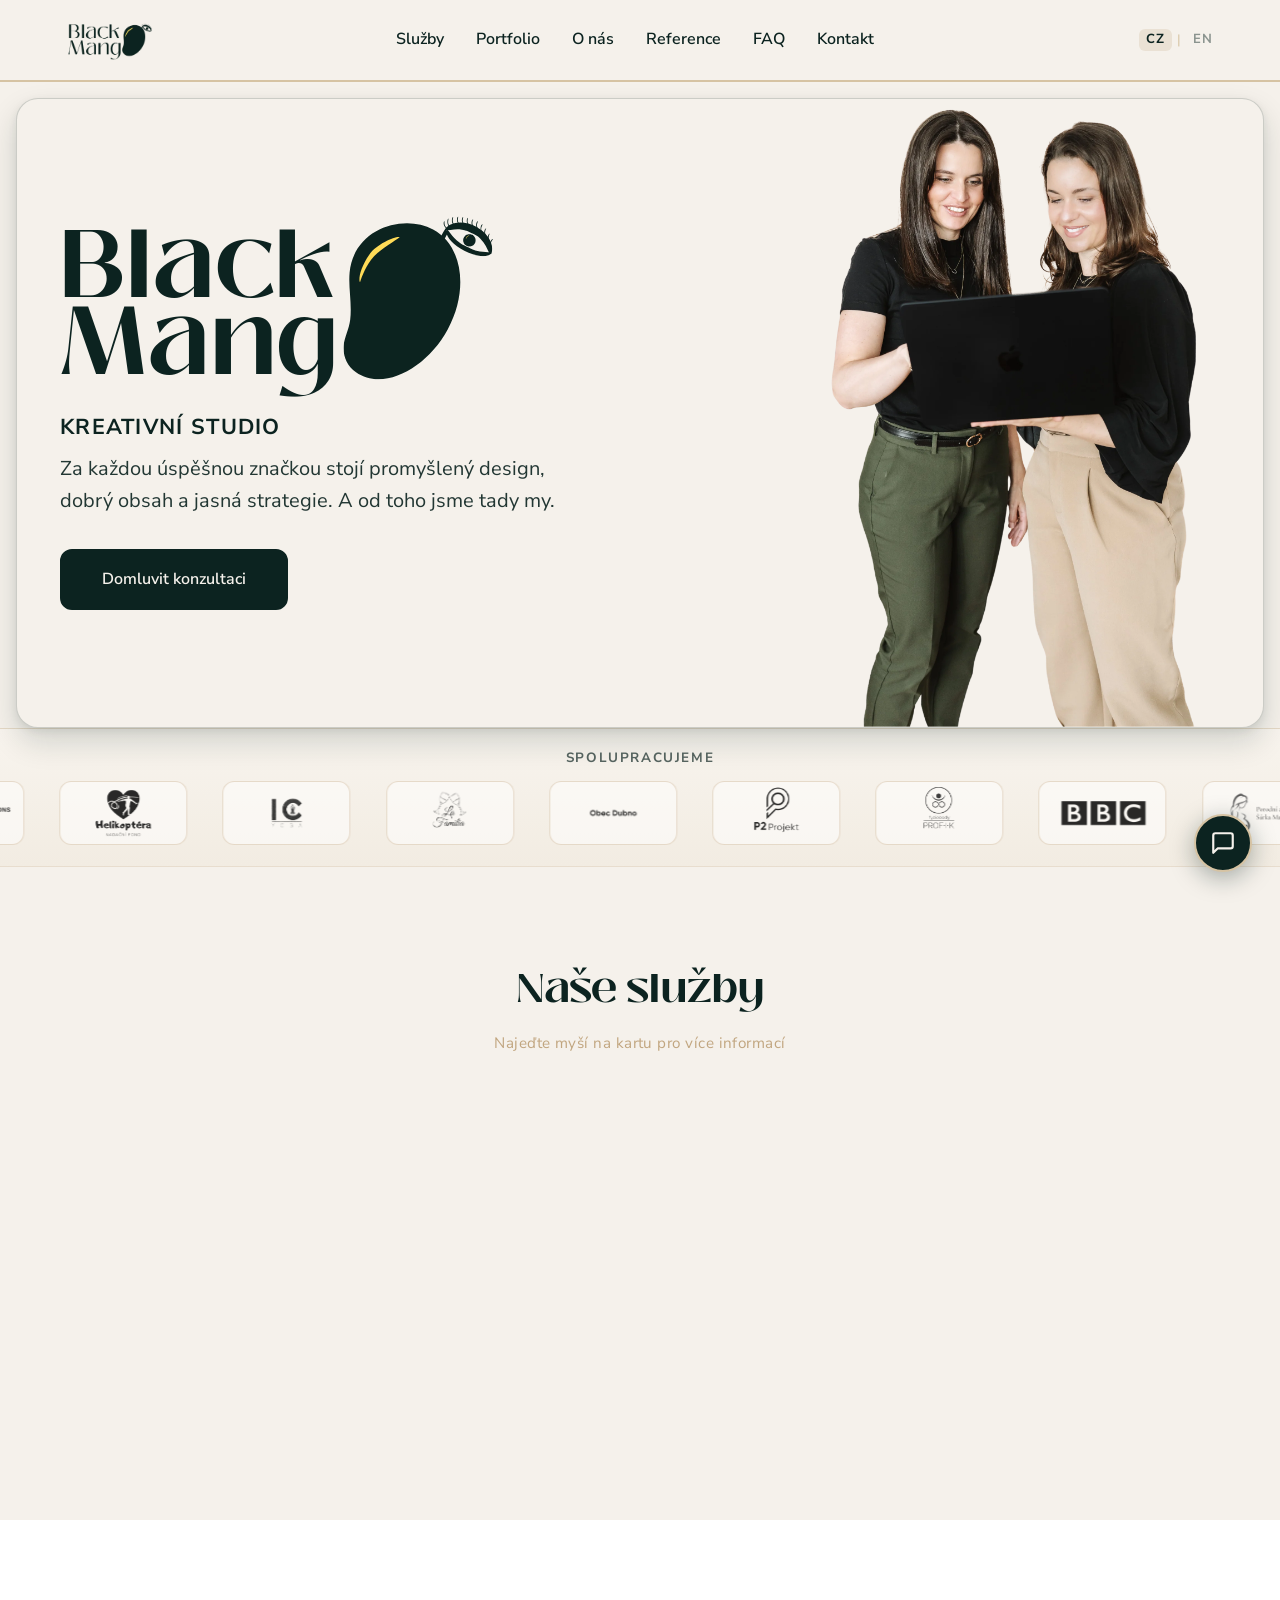
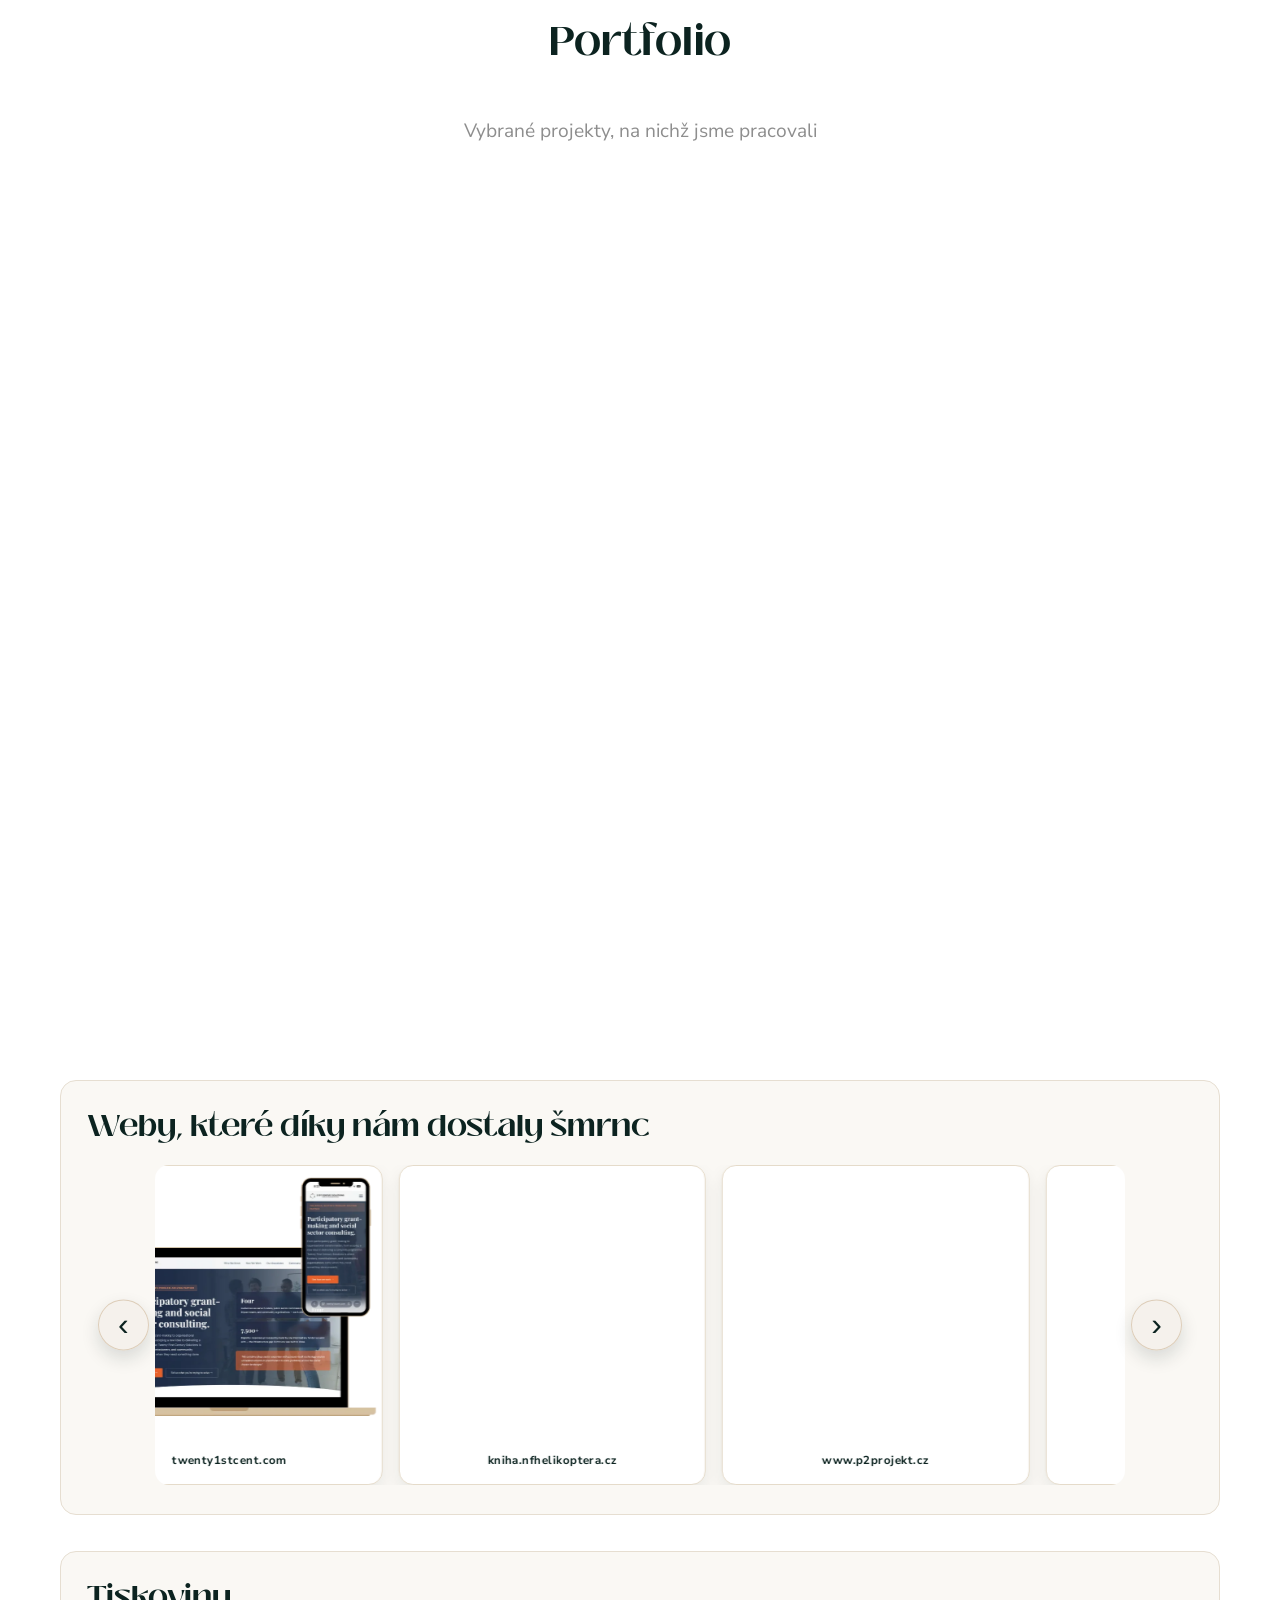
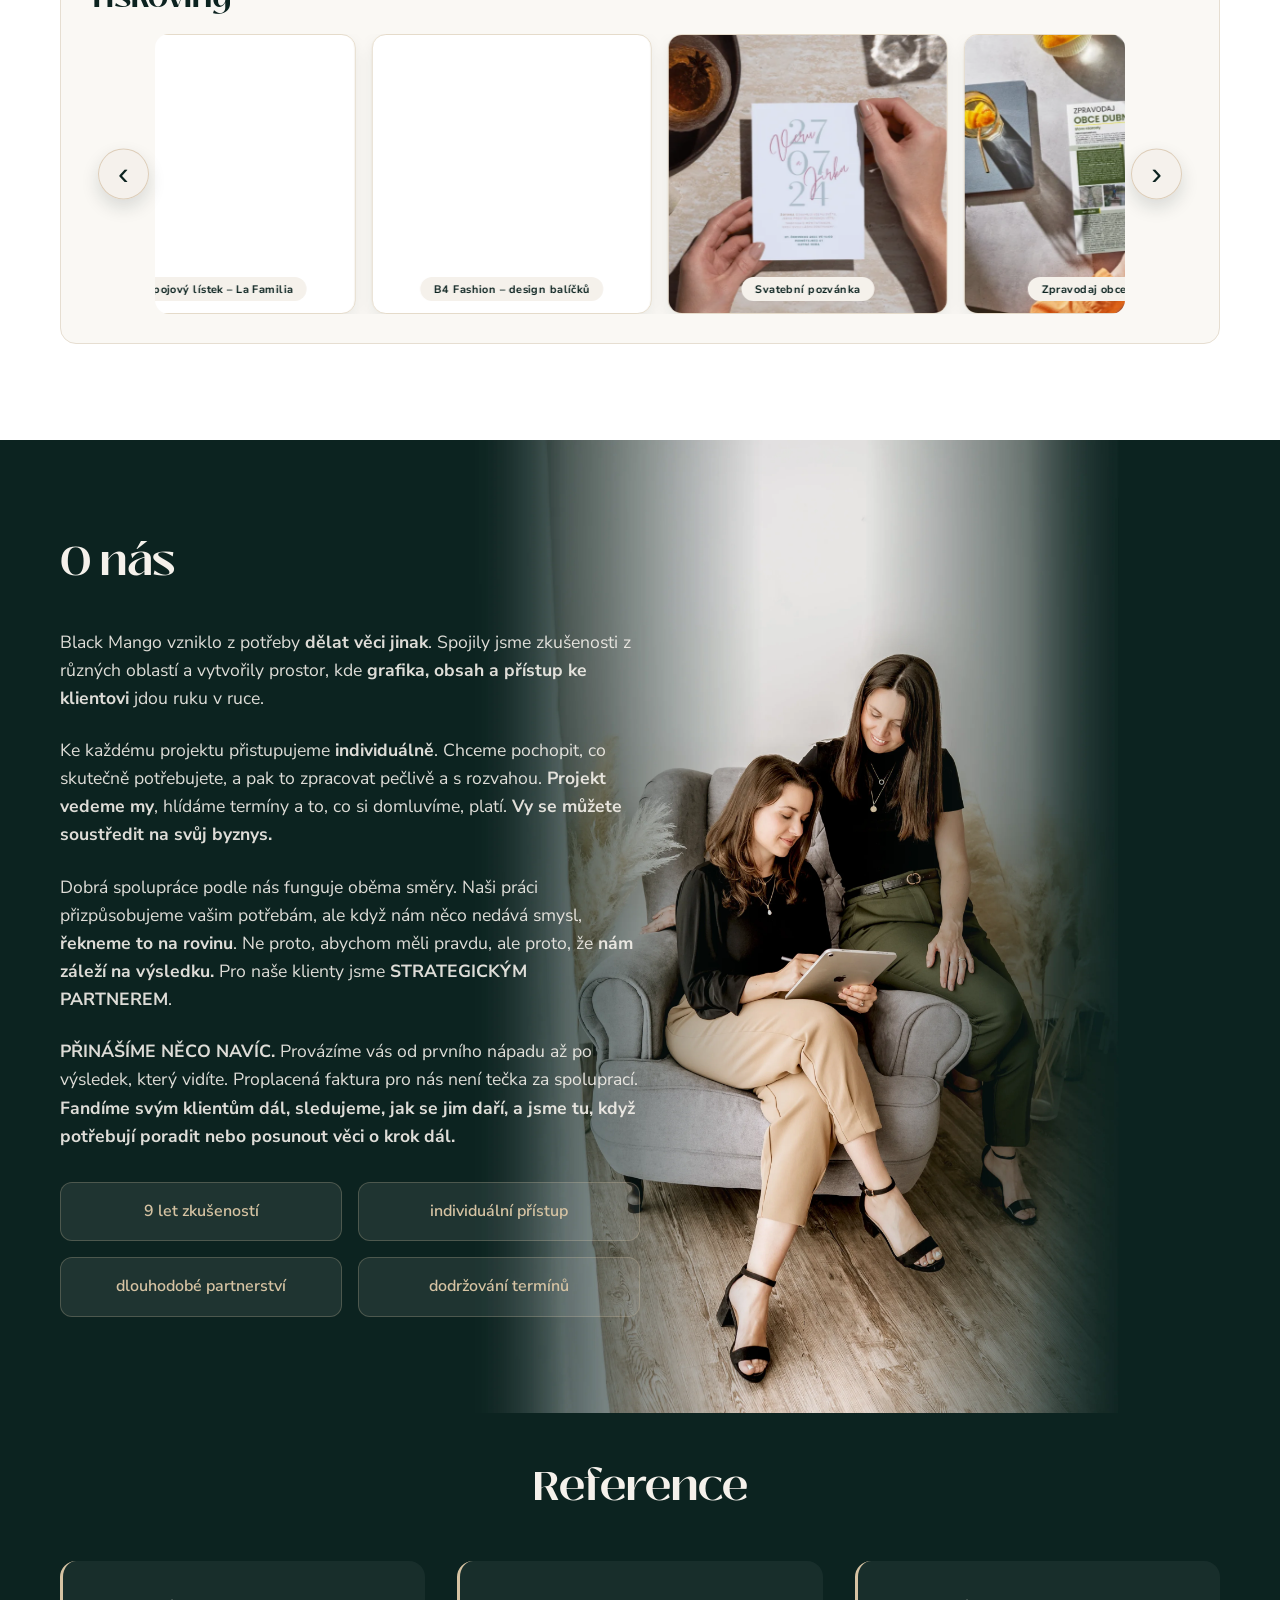
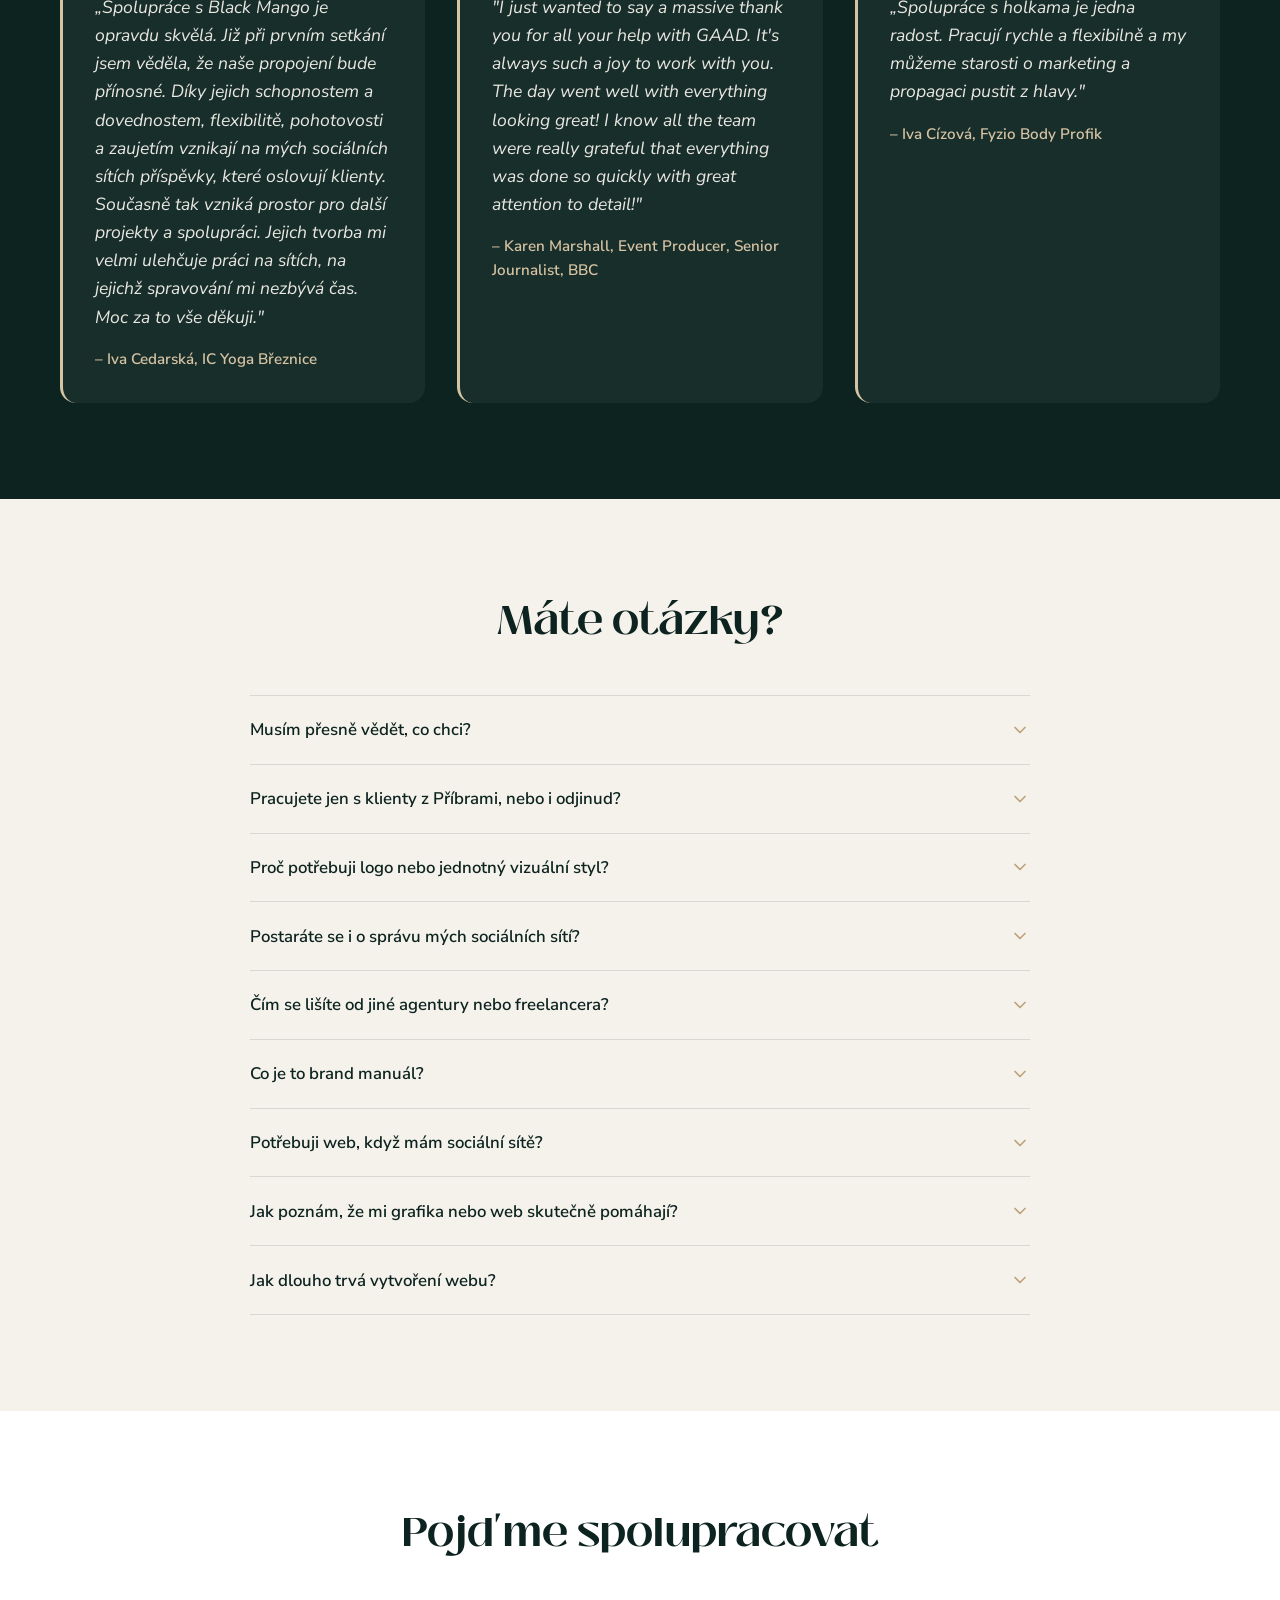
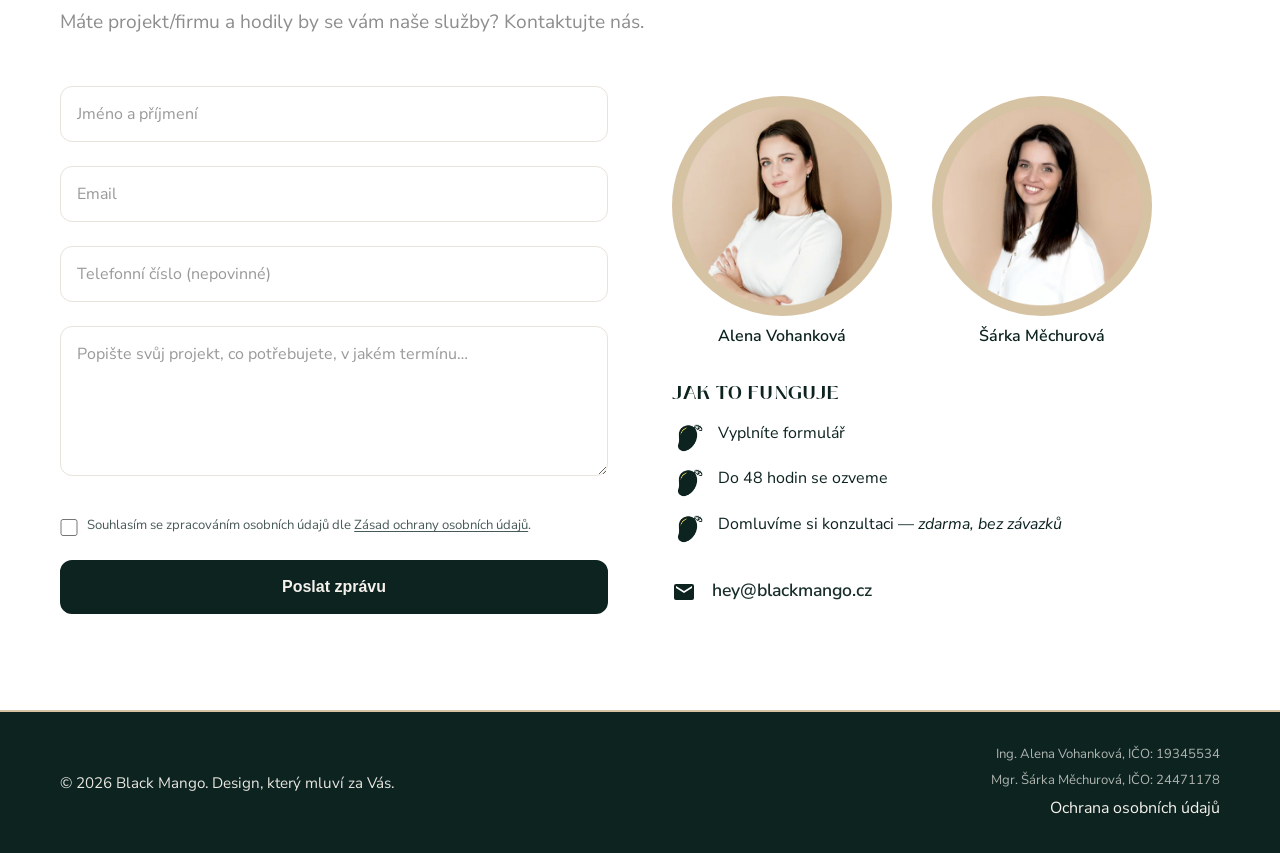
==== commit a80dfdd6: "Refactor asset paths and remove unused files - Updated font file paths in styles.css to point to the" ====
--- a/index.html
+++ b/index.html
@@ -20,7 +20,7 @@
     <meta property="og:title" content="Black Mango – Creative Studio | Design, branding a weby">
     <meta property="og:description" content="Kreativní studio z Příbramska. Weby, vizuální identita, grafika pro sociální sítě a tiskové materiály. Úvodní konzultace zdarma.">
     <meta property="og:url" content="https://blackmango.cz/">
-    <meta property="og:image" content="https://blackmango.cz/Black_Mango_icon.webp">
+    <meta property="og:image" content="https://blackmango.cz/assets/global/logo-icon.webp">
     <meta property="og:image:width" content="512">
     <meta property="og:image:height" content="512">
     <meta property="og:image:alt" content="Black Mango Creative Studio logo">
@@ -29,7 +29,7 @@
     <meta name="twitter:card" content="summary_large_image">
     <meta name="twitter:title" content="Black Mango – Creative Studio | Design, branding a weby">
     <meta name="twitter:description" content="Kreativní studio z Příbramska. Weby, vizuální identita, grafika a tiskové materiály. Úvodní konzultace zdarma.">
-    <meta name="twitter:image" content="https://blackmango.cz/Black_Mango_icon.webp">
+    <meta name="twitter:image" content="https://blackmango.cz/assets/global/logo-icon.webp">
 
     <meta name="theme-color" content="#0C2320">
 
@@ -41,8 +41,8 @@
     <link rel="me" href="mailto:hey@blackmango.cz">
 
     <!-- Favicon -->
-    <link rel="icon" type="image/png" href="Black Mango - icon.png">
-    <link rel="apple-touch-icon" href="Black Mango - icon.png">
+    <link rel="icon" type="image/png" href="assets/global/favicon.png">
+    <link rel="apple-touch-icon" href="assets/global/favicon.png">
 
     <!-- Fonts -->
     <link rel="preconnect" href="https://fonts.googleapis.com">
@@ -119,7 +119,7 @@
         <div class="container">
             <div class="nav-brand">
                 <a href="#top" aria-label="Přejít na začátek stránky">
-                    <img src="Black Mango - main logo.webp" alt="Black Mango Creative Studio" class="nav-logo">
+                    <img src="assets/global/logo-main.webp" alt="Black Mango Creative Studio" class="nav-logo">
                 </a>
             </div>
             <button class="nav-hamburger" id="navHamburger" data-i18n-aria="nav.hamburger.aria" aria-label="Otevřít menu" aria-expanded="false">
@@ -148,14 +148,14 @@
             <div class="hero-content">
                 <h1 class="hero-wordmark" aria-label="Black Mango">
                     <span class="hero-wordmark-line hero-wordmark-black">Black</span>
-                    <span class="hero-wordmark-line hero-wordmark-mang">Mang<img src="BlackMango_ikona_vektor.svg" alt="" class="hero-wordmark-icon" aria-hidden="true" decoding="async"></span>
+                    <span class="hero-wordmark-line hero-wordmark-mang">Mang<img src="assets/global/icon-vector.svg" alt="" class="hero-wordmark-icon" aria-hidden="true" decoding="async"></span>
                 </h1>
                 <h2 class="hero-studio-title" data-i18n="hero.subtitle">Kreativní studio</h2>
                 <p data-i18n="hero.text">Za každou úspěšnou značkou stojí promyšlený design, dobrý obsah a jasná strategie. A od toho jsme tady my.</p>
                 <a href="#contact" class="cta-button" data-i18n="hero.cta">Domluvit konzultaci</a>
             </div>
         </div>
-        <img class="hero-photo" src="black_mango_jednatelky.webp" alt="" aria-hidden="true" decoding="async">
+        <img class="hero-photo" src="assets/hero/team-photo.webp" alt="" aria-hidden="true" decoding="async">
     </section>
 
     <section class="partners-marquee" aria-label="Spolupracujeme">
@@ -164,103 +164,103 @@
             <div class="partners-marquee-track">
                 <div class="partners-marquee-group">
                     <a class="partner-logo" href="https://twenty1stcent.com" target="_blank" rel="noopener noreferrer" aria-label="Twenty First Century Solutions">
-                        <img src="spolupracujeme/21stcenturysolutions.webp" alt="Twenty First Century Solutions" loading="lazy" decoding="async">
+                        <img src="assets/partners/21stcenturysolutions.webp" alt="Twenty First Century Solutions" loading="lazy" decoding="async">
                     </a>
                     <a class="partner-logo" href="https://kniha.nfhelikoptera.cz" target="_blank" rel="noopener noreferrer" aria-label="Nadační fond Helikoptéra">
-                        <img src="spolupracujeme/helikoptera.webp" alt="Nadační fond Helikoptéra" loading="lazy" decoding="async">
+                        <img src="assets/partners/helikoptera.webp" alt="Nadační fond Helikoptéra" loading="lazy" decoding="async">
                     </a>
                     <a class="partner-logo" href="https://ic-yoga.cz" target="_blank" rel="noopener noreferrer" aria-label="IC Yoga">
-                        <img src="spolupracujeme/ic_yoga.webp" alt="IC Yoga" loading="lazy" decoding="async">
+                        <img src="assets/partners/ic-yoga.webp" alt="IC Yoga" loading="lazy" decoding="async">
                     </a>
                     <a class="partner-logo" href="https://www.facebook.com/p/La-Familia-Organizer-61550742839016/" target="_blank" rel="noopener noreferrer" aria-label="La Familia">
-                        <img src="spolupracujeme/lafamilia.webp" alt="La Familia" loading="lazy" decoding="async">
+                        <img src="assets/partners/la-familia.webp" alt="La Familia" loading="lazy" decoding="async">
                     </a>
                     <a class="partner-logo" href="https://www.obecdubno.cz" target="_blank" rel="noopener noreferrer" aria-label="Obec Dubno">
-                        <img src="spolupracujeme/obec_dubno.webp" alt="Obec Dubno" loading="lazy" decoding="async">
+                        <img src="assets/partners/obec-dubno.webp" alt="Obec Dubno" loading="lazy" decoding="async">
                     </a>
                     <a class="partner-logo" href="https://www.p2projekt.cz" target="_blank" rel="noopener noreferrer" aria-label="P2 Projekt">
-                        <img src="spolupracujeme/p2projekt.webp" alt="P2 Projekt" loading="lazy" decoding="async">
+                        <img src="assets/partners/p2projekt.webp" alt="P2 Projekt" loading="lazy" decoding="async">
                     </a>
                     <a class="partner-logo" href="https://fyziobodyprofik.cz" target="_blank" rel="noopener noreferrer" aria-label="Fyzio Body Profik">
-                        <img src="spolupracujeme/fyziobodyprofik.webp" alt="Fyzio Body Profik" loading="lazy" decoding="async">
+                        <img src="assets/partners/fyziobodyprofik.webp" alt="Fyzio Body Profik" loading="lazy" decoding="async">
                     </a>
                     <a class="partner-logo" href="https://bbc.co.uk" target="_blank" rel="noopener noreferrer" aria-label="Dětská skupina Dubinka">
-                        <img src="spolupracujeme/bbc.webp" alt="Dětská skupina Dubinka" loading="lazy" decoding="async">
+                        <img src="assets/partners/bbc.webp" alt="Dětská skupina Dubinka" loading="lazy" decoding="async">
                     </a>
                     <a class="partner-logo" href="https://porodnikurzy.cz" target="_blank" rel="noopener noreferrer" aria-label="Porodní kurzy">
-                        <img src="spolupracujeme/porodnikurzy.webp" alt="Porodní kurzy" loading="lazy" decoding="async">
+                        <img src="assets/partners/porodnikurzy.webp" alt="Porodní kurzy" loading="lazy" decoding="async">
                     </a>
                     <a class="partner-logo" href="https://www.szmpb.cz" target="_blank" rel="noopener noreferrer" aria-label="SZM">
-                        <img src="spolupracujeme/szm.webp" alt="SZM" loading="lazy" decoding="async">
+                        <img src="assets/partners/szm.webp" alt="SZM" loading="lazy" decoding="async">
                     </a>
                     <a class="partner-logo" href="https://tanecni-rs.cz" target="_blank" rel="noopener noreferrer" aria-label="TS RS">
-                        <img src="spolupracujeme/ts_rs.webp" alt="TS RS" loading="lazy" decoding="async">
+                        <img src="assets/partners/ts-rs.webp" alt="TS RS" loading="lazy" decoding="async">
                     </a>
                     <a class="partner-logo" href="https://visiongym.cz" target="_blank" rel="noopener noreferrer" aria-label="Vision Gym">
-                        <img src="spolupracujeme/vg.webp" alt="Vision Gym" loading="lazy" decoding="async">
+                        <img src="assets/partners/vg.webp" alt="Vision Gym" loading="lazy" decoding="async">
                     </a>
                     <a class="partner-logo" href="https://www.obecobcov.cz" target="_blank" rel="noopener noreferrer" aria-label="Obec Občov">
-                        <img src="spolupracujeme/obec_obcov.webp" alt="Obec Občov" loading="lazy" decoding="async">
+                        <img src="assets/partners/obec-obcov.webp" alt="Obec Občov" loading="lazy" decoding="async">
                     </a>
                     <span class="partner-logo partner-logo-static" aria-label="Vlasoteka">
-                        <img src="spolupracujeme/vlasoteka.webp" alt="Vlasoteka" loading="lazy" decoding="async">
+                        <img src="assets/partners/vlasoteka.webp" alt="Vlasoteka" loading="lazy" decoding="async">
                     </span>
                     <a class="partner-logo" href="https://wejobbox.com" target="_blank" rel="noopener noreferrer" aria-label="We Jobbox">
-                        <img src="spolupracujeme/wejobbox.webp" alt="We Jobbox" loading="lazy" decoding="async">
+                        <img src="assets/partners/wejobbox.webp" alt="We Jobbox" loading="lazy" decoding="async">
                     </a>
                     <a class="partner-logo" href="https://www.pavelsnobl.cz" target="_blank" rel="noopener noreferrer" aria-label="Pavel Šnobl - Tax Advisor">
-                        <img src="spolupracujeme/pavel_snobl.webp" alt="Pavel Šnobl - Tax Advisor" loading="lazy" decoding="async">
+                        <img src="assets/partners/pavel-snobl.webp" alt="Pavel Šnobl - Tax Advisor" loading="lazy" decoding="async">
                     </a>
                 </div>
 
                 <div class="partners-marquee-group" aria-hidden="true">
                     <a class="partner-logo" href="https://twenty1stcent.com" target="_blank" rel="noopener noreferrer" tabindex="-1">
-                        <img src="spolupracujeme/21stcenturysolutions.webp" alt="" loading="lazy" decoding="async">
+                        <img src="assets/partners/21stcenturysolutions.webp" alt="" loading="lazy" decoding="async">
                     </a>
                     <a class="partner-logo" href="https://kniha.nfhelikoptera.cz" target="_blank" rel="noopener noreferrer" tabindex="-1">
-                        <img src="spolupracujeme/helikoptera.webp" alt="" loading="lazy" decoding="async">
+                        <img src="assets/partners/helikoptera.webp" alt="" loading="lazy" decoding="async">
                     </a>
                     <a class="partner-logo" href="https://ic-yoga.cz" target="_blank" rel="noopener noreferrer" tabindex="-1">
-                        <img src="spolupracujeme/ic_yoga.webp" alt="" loading="lazy" decoding="async">
+                        <img src="assets/partners/ic-yoga.webp" alt="" loading="lazy" decoding="async">
                     </a>
                     <a class="partner-logo" href="https://www.facebook.com/p/La-Familia-Organizer-61550742839016/" target="_blank" rel="noopener noreferrer" tabindex="-1">
-                        <img src="spolupracujeme/lafamilia.webp" alt="" loading="lazy" decoding="async">
+                        <img src="assets/partners/la-familia.webp" alt="" loading="lazy" decoding="async">
                     </a>
                     <a class="partner-logo" href="https://www.obecdubno.cz" target="_blank" rel="noopener noreferrer" tabindex="-1">
-                        <img src="spolupracujeme/obec_dubno.webp" alt="" loading="lazy" decoding="async">
+                        <img src="assets/partners/obec-dubno.webp" alt="" loading="lazy" decoding="async">
                     </a>
                     <a class="partner-logo" href="https://www.p2projekt.cz" target="_blank" rel="noopener noreferrer" tabindex="-1">
-                        <img src="spolupracujeme/p2projekt.webp" alt="" loading="lazy" decoding="async">
+                        <img src="assets/partners/p2projekt.webp" alt="" loading="lazy" decoding="async">
                     </a>
                     <a class="partner-logo" href="https://fyziobodyprofik.cz" target="_blank" rel="noopener noreferrer" tabindex="-1">
-                        <img src="spolupracujeme/fyziobodyprofik.webp" alt="" loading="lazy" decoding="async">
+                        <img src="assets/partners/fyziobodyprofik.webp" alt="" loading="lazy" decoding="async">
                     </a>
                     <a class="partner-logo" href="https://bbc.co.uk" target="_blank" rel="noopener noreferrer" tabindex="-1">
-                        <img src="spolupracujeme/bbc.webp" alt="" loading="lazy" decoding="async">
+                        <img src="assets/partners/bbc.webp" alt="" loading="lazy" decoding="async">
                     </a>
                     <a class="partner-logo" href="https://porodnikurzy.cz" target="_blank" rel="noopener noreferrer" tabindex="-1">
-                        <img src="spolupracujeme/porodnikurzy.webp" alt="" loading="lazy" decoding="async">
+                        <img src="assets/partners/porodnikurzy.webp" alt="" loading="lazy" decoding="async">
                     </a>
                     <a class="partner-logo" href="https://www.szmpb.cz" target="_blank" rel="noopener noreferrer" tabindex="-1">
-                        <img src="spolupracujeme/szm.webp" alt="" loading="lazy" decoding="async">
+                        <img src="assets/partners/szm.webp" alt="" loading="lazy" decoding="async">
                     </a>
                     <a class="partner-logo" href="https://tanecni-rs.cz" target="_blank" rel="noopener noreferrer" tabindex="-1">
-                        <img src="spolupracujeme/ts_rs.webp" alt="" loading="lazy" decoding="async">
+                        <img src="assets/partners/ts-rs.webp" alt="" loading="lazy" decoding="async">
                     </a>
                     <a class="partner-logo" href="https://visiongym.cz" target="_blank" rel="noopener noreferrer" tabindex="-1">
-                        <img src="spolupracujeme/vg.webp" alt="" loading="lazy" decoding="async">
+                        <img src="assets/partners/vg.webp" alt="" loading="lazy" decoding="async">
                     </a>
                     <a class="partner-logo" href="https://www.obecobcov.cz" target="_blank" rel="noopener noreferrer" tabindex="-1">
-                        <img src="spolupracujeme/obec_obcov.webp" alt="" loading="lazy" decoding="async">
+                        <img src="assets/partners/obec-obcov.webp" alt="" loading="lazy" decoding="async">
                     </a>
                     <span class="partner-logo partner-logo-static" aria-hidden="true">
-                        <img src="spolupracujeme/vlasoteka.webp" alt="" loading="lazy" decoding="async">
+                        <img src="assets/partners/vlasoteka.webp" alt="" loading="lazy" decoding="async">
                     </span>
                     <a class="partner-logo" href="https://wejobbox.com" target="_blank" rel="noopener noreferrer" tabindex="-1">
-                        <img src="spolupracujeme/wejobbox.webp" alt="" loading="lazy" decoding="async">
+                        <img src="assets/partners/wejobbox.webp" alt="" loading="lazy" decoding="async">
                     </a>
                     <a class="partner-logo" href="https://www.pavelsnobl.cz" target="_blank" rel="noopener noreferrer" tabindex="-1">
-                        <img src="spolupracujeme/pavel_snobl.webp" alt="" loading="lazy" decoding="async">
+                        <img src="assets/partners/pavel-snobl.webp" alt="" loading="lazy" decoding="async">
                     </a>
                 </div>
             </div>
@@ -279,7 +279,7 @@
                     <div class="flip-card-inner">
                         <div class="flip-card-front">
                             <div class="service-icon">
-                                <img src="ikony_nase_sluzby/design_a_digi_prostredi.svg" alt="" width="64" height="64" aria-hidden="true">
+                                <img src="assets/services/icon-design-digital.svg" alt="" width="64" height="64" aria-hidden="true">
                             </div>
                             <h3 data-i18n="card1.heading">Design a digitální prostředí</h3>
                             <p class="flip-question" data-i18n="card1.question">Jak mít web a materiály, které budou působit profesionálně a přehledně?</p>
@@ -314,7 +314,7 @@
                     <div class="flip-card-inner">
                         <div class="flip-card-front">
                             <div class="service-icon">
-                                <img src="ikony_nase_sluzby/marketing.svg" alt="" width="64" height="64" aria-hidden="true">
+                                <img src="assets/services/icon-marketing.svg" alt="" width="64" height="64" aria-hidden="true">
                             </div>
                             <h3 data-i18n="card2.heading">Marketing &amp; strategie</h3>
                             <p class="flip-question" data-i18n="card2.question">Jak efektivně získávat nové zákazníky online?</p>
@@ -348,7 +348,7 @@
                     <div class="flip-card-inner">
                         <div class="flip-card-front">
                             <div class="service-icon">
-                                <img src="ikony_nase_sluzby/konzultace.svg" alt="" width="64" height="64" aria-hidden="true">
+                                <img src="assets/services/icon-consulting.svg" alt="" width="64" height="64" aria-hidden="true">
                             </div>
                             <h3 data-i18n="card3.heading">Konzultace, mentoring &amp; vzdělávání</h3>
                             <p class="flip-question" data-i18n="card3.question">Chcete mít svůj marketing pod kontrolou? Naučíme Vás přesně to, co potřebujete.</p>
@@ -381,7 +381,7 @@
                     <div class="flip-card-inner">
                         <div class="flip-card-front">
                             <div class="service-icon">
-                                <img src="ikony_nase_sluzby/znacka.svg" alt="" width="64" height="64" aria-hidden="true">
+                                <img src="assets/services/icon-branding.svg" alt="" width="64" height="64" aria-hidden="true">
                             </div>
                             <h3 data-i18n="card4.heading">Značka &amp; identita</h3>
                             <p class="flip-question" data-i18n="card4.question">Jak vybudovat značku, která je snadno rozpoznatelná a důvěryhodná?</p>
@@ -425,14 +425,14 @@
                     <div class="portfolio-branding-wrap">
                         <button class="portfolio-branding-btn portfolio-branding-btn--prev" id="brandingPrev" data-i18n-aria="portfolio.prev.aria" aria-label="Předchozí"><span aria-hidden="true">‹</span></button>
                         <div class="portfolio-cards-grid" id="brandingGrid">
-                        <button class="portfolio-slide" type="button" data-pdf="potfolio_branding/P2 Project &amp; Check Nem brand manuál (1).pdf" data-i18n-aria="portfolio.pdf1.aria" aria-label="Zobrazit náhled PDF portfolio 1">
-                            <img src="potfolio_branding/portfolio1.webp" alt="Portfolio branding 1" loading="lazy">
+                        <button class="portfolio-slide" type="button" data-pdf="assets/docs/p2-check-nem-brand-manual.pdf" data-i18n-aria="portfolio.pdf1.aria" aria-label="Zobrazit náhled PDF portfolio 1">
+                            <img src="assets/portfolio/branding/preview-1.webp" alt="Portfolio branding 1" loading="lazy">
                         </button>
-                        <button class="portfolio-slide" type="button" data-pdf="potfolio_branding/NF Helikoptéra - brand guidelines (1).pdf" data-i18n-aria="portfolio.pdf2.aria" aria-label="Zobrazit náhled PDF portfolio 2">
-                            <img src="potfolio_branding/portfolio2.webp" alt="Portfolio branding 2" loading="lazy">
+                        <button class="portfolio-slide" type="button" data-pdf="assets/docs/nf-helikoptera-brand-guidelines.pdf" data-i18n-aria="portfolio.pdf2.aria" aria-label="Zobrazit náhled PDF portfolio 2">
+                            <img src="assets/portfolio/branding/preview-2.webp" alt="Portfolio branding 2" loading="lazy">
                         </button>
-                        <button class="portfolio-slide" type="button" data-pdf="potfolio_branding/La Familia - BrandManuál (1).pdf" data-i18n-aria="portfolio.pdf3.aria" aria-label="Zobrazit náhled PDF portfolio 3">
-                            <img src="potfolio_branding/portfolio3.webp" alt="Portfolio branding 3" loading="lazy">
+                        <button class="portfolio-slide" type="button" data-pdf="assets/docs/la-familia-brand-manual.pdf" data-i18n-aria="portfolio.pdf3.aria" aria-label="Zobrazit náhled PDF portfolio 3">
+                            <img src="assets/portfolio/branding/preview-3.webp" alt="Portfolio branding 3" loading="lazy">
                         </button>
                     </div>
                         <button class="portfolio-branding-btn portfolio-branding-btn--next" id="brandingNext" data-i18n-aria="portfolio.next.aria" aria-label="Další"><span aria-hidden="true">›</span></button>
@@ -452,45 +452,45 @@
                             <div class="portfolio-grafika-carousel-track">
                                 <div class="portfolio-grafika-carousel-group">
                                     <a class="portfolio-grafika-card" href="https://www.bbc.co.uk/academy/live/climate-creatives-2025/" target="_blank" rel="noopener noreferrer" aria-label="Grafika pro konferenci Climate Creatives – BBC">
-                                        <img src="carousel_digitalni_grafika/Grafika_pro_konferenci_Climate_Creatives_BBC.webp" alt="Grafika pro konferenci Climate Creatives BBC" loading="lazy" decoding="async">
+                                        <img src="assets/portfolio/graphics/bbc-climate-creatives.webp" alt="Grafika pro konferenci Climate Creatives BBC" loading="lazy" decoding="async">
                                         <span class="portfolio-grafika-card-label">Climate Creatives – BBC</span>
                                     </a>
                                     <a class="portfolio-grafika-card" href="https://www.instagram.com/fyziobodyprofik/" target="_blank" rel="noopener noreferrer" aria-label="Příspěvky pro sociální sítě – Fyzio Body Profik">
-                                        <img src="carousel_digitalni_grafika/prispevky_pro_socialni_site_fyziobodyprofik.webp" alt="Příspěvky pro sociální sítě Fyzio Body Profik" loading="lazy" decoding="async">
+                                        <img src="assets/portfolio/graphics/fyziobodyprofik-social.webp" alt="Příspěvky pro sociální sítě Fyzio Body Profik" loading="lazy" decoding="async">
                                         <span class="portfolio-grafika-card-label">@fyziobodyprofik</span>
                                     </a>
                                     <a class="portfolio-grafika-card" href="https://www.bbc.co.uk/academy/live/when-the-pressure-is-on/" target="_blank" rel="noopener noreferrer" aria-label="Grafika pro konferenci Stammering – BBC">
-                                        <img src="carousel_digitalni_grafika/Grafika_pro_konferenci_Stammering_BBC.webp" alt="Grafika pro konferenci Stammering BBC" loading="lazy" decoding="async">
+                                        <img src="assets/portfolio/graphics/bbc-stammering.webp" alt="Grafika pro konferenci Stammering BBC" loading="lazy" decoding="async">
                                         <span class="portfolio-grafika-card-label">Stammering – BBC</span>
                                     </a>
                                     <a class="portfolio-grafika-card" href="https://www.instagram.com/tanecni_skola_rs/" target="_blank" rel="noopener noreferrer" aria-label="Příspěvky pro sociální sítě – Taneční škola RS">
-                                        <img src="carousel_digitalni_grafika/prispevky_pro_socialni_site__ts_rs.webp" alt="Příspěvky pro sociální sítě Taneční škola RS" loading="lazy" decoding="async">
+                                        <img src="assets/portfolio/graphics/ts-rs-social.webp" alt="Příspěvky pro sociální sítě Taneční škola RS" loading="lazy" decoding="async">
                                         <span class="portfolio-grafika-card-label">@tanecni_skola_rs</span>
                                     </a>
                                     <a class="portfolio-grafika-card" href="https://wejobbox.com" target="_blank" rel="noopener noreferrer" aria-label="Wejobbox">
-                                        <img src="carousel_digitalni_grafika/wejobbox.webp" alt="Wejobbox" loading="lazy" decoding="async">
+                                        <img src="assets/portfolio/graphics/wejobbox.webp" alt="Wejobbox" loading="lazy" decoding="async">
                                         <span class="portfolio-grafika-card-label">wejobbox.com</span>
                                     </a>
                                 </div>
                                 <div class="portfolio-grafika-carousel-group" aria-hidden="true">
                                     <a class="portfolio-grafika-card" href="https://www.bbc.co.uk/academy/live/climate-creatives-2025/" target="_blank" rel="noopener noreferrer" tabindex="-1">
-                                        <img src="carousel_digitalni_grafika/Grafika_pro_konferenci_Climate_Creatives_BBC.webp" alt="" loading="lazy" decoding="async">
+                                        <img src="assets/portfolio/graphics/bbc-climate-creatives.webp" alt="" loading="lazy" decoding="async">
                                         <span class="portfolio-grafika-card-label">Climate Creatives – BBC</span>
                                     </a>
                                     <a class="portfolio-grafika-card" href="https://www.instagram.com/fyziobodyprofik/" target="_blank" rel="noopener noreferrer" tabindex="-1">
-                                        <img src="carousel_digitalni_grafika/prispevky_pro_socialni_site_fyziobodyprofik.webp" alt="" loading="lazy" decoding="async">
+                                        <img src="assets/portfolio/graphics/fyziobodyprofik-social.webp" alt="" loading="lazy" decoding="async">
                                         <span class="portfolio-grafika-card-label">@fyziobodyprofik</span>
                                     </a>
                                     <a class="portfolio-grafika-card" href="https://www.bbc.co.uk/academy/live/when-the-pressure-is-on/" target="_blank" rel="noopener noreferrer" tabindex="-1">
-                                        <img src="carousel_digitalni_grafika/Grafika_pro_konferenci_Stammering_BBC.webp" alt="" loading="lazy" decoding="async">
+                                        <img src="assets/portfolio/graphics/bbc-stammering.webp" alt="" loading="lazy" decoding="async">
                                         <span class="portfolio-grafika-card-label">Stammering – BBC</span>
                                     </a>
                                     <a class="portfolio-grafika-card" href="https://www.instagram.com/tanecni_skola_rs/" target="_blank" rel="noopener noreferrer" tabindex="-1">
-                                        <img src="carousel_digitalni_grafika/prispevky_pro_socialni_site__ts_rs.webp" alt="" loading="lazy" decoding="async">
+                                        <img src="assets/portfolio/graphics/ts-rs-social.webp" alt="" loading="lazy" decoding="async">
                                         <span class="portfolio-grafika-card-label">@tanecni_skola_rs</span>
                                     </a>
                                     <a class="portfolio-grafika-card" href="https://wejobbox.com" target="_blank" rel="noopener noreferrer" tabindex="-1">
-                                        <img src="carousel_digitalni_grafika/wejobbox.webp" alt="" loading="lazy" decoding="async">
+                                        <img src="assets/portfolio/graphics/wejobbox.webp" alt="" loading="lazy" decoding="async">
                                         <span class="portfolio-grafika-card-label">wejobbox.com</span>
                                     </a>
                                 </div>
@@ -512,70 +512,70 @@
                             <div class="portfolio-web-carousel-track">
                                 <div class="portfolio-web-carousel-group">
                                     <a class="portfolio-web-card" href="https://twenty1stcent.com" target="_blank" rel="noopener noreferrer" aria-label="Otevřít Twenty First Century Solutions">
-                                        <img src="weby_ukazky/twenty1stcent.com.webp" alt="Twenty First Century Solutions" loading="lazy" decoding="async">
+                                        <img src="assets/portfolio/web/twenty1stcent.com.webp" alt="Twenty First Century Solutions" loading="lazy" decoding="async">
                                         <span class="portfolio-web-card-url">twenty1stcent.com</span>
                                     </a>
                                     <a class="portfolio-web-card" href="https://kniha.nfhelikoptera.cz" target="_blank" rel="noopener noreferrer" aria-label="Otevřít Nadační fond Helikoptéra e-shop">
-                                        <img src="weby_ukazky/kniha.helikoptera.cz.webp" alt="Nadační fond Helikoptéra" loading="lazy" decoding="async">
+                                        <img src="assets/portfolio/web/kniha.helikoptera.cz.webp" alt="Nadační fond Helikoptéra" loading="lazy" decoding="async">
                                         <span class="portfolio-web-card-url">kniha.nfhelikoptera.cz</span>
                                     </a>
                                     <a class="portfolio-web-card" href="https://www.p2projekt.cz" target="_blank" rel="noopener noreferrer" aria-label="Otevřít P2 Projekt">
-                                        <img src="weby_ukazky/p2projekt.cz.webp" alt="P2 Projekt" loading="lazy" decoding="async">
+                                        <img src="assets/portfolio/web/p2projekt.cz.webp" alt="P2 Projekt" loading="lazy" decoding="async">
                                         <span class="portfolio-web-card-url">www.p2projekt.cz</span>
                                     </a>
                                     <a class="portfolio-web-card" href="https://fyziobodyprofik.cz" target="_blank" rel="noopener noreferrer" aria-label="Otevřít Fyzio Body Profik">
-                                        <img src="weby_ukazky/fyziobodyprofik.cz.webp" alt="Fyzio Body Profik" loading="lazy" decoding="async">
+                                        <img src="assets/portfolio/web/fyziobodyprofik.cz.webp" alt="Fyzio Body Profik" loading="lazy" decoding="async">
                                         <span class="portfolio-web-card-url">fyziobodyprofik.cz</span>
                                     </a>
                                     <a class="portfolio-web-card" href="https://ds-dubinka.cz" target="_blank" rel="noopener noreferrer" aria-label="Otevřít Dětská skupina Dubinka">
-                                        <img src="weby_ukazky/ds-dubinka.cz.webp" alt="Dětská skupina Dubinka" loading="lazy" decoding="async">
+                                        <img src="assets/portfolio/web/ds-dubinka.cz.webp" alt="Dětská skupina Dubinka" loading="lazy" decoding="async">
                                         <span class="portfolio-web-card-url">ds-dubinka.cz</span>
                                     </a>
                                     <a class="portfolio-web-card" href="https://porodnikurzy.cz" target="_blank" rel="noopener noreferrer" aria-label="Otevřít Porodní kurzy">
-                                        <img src="weby_ukazky/porodnikurzy.cz.webp" alt="Porodní kurzy" loading="lazy" decoding="async">
+                                        <img src="assets/portfolio/web/porodnikurzy.cz.webp" alt="Porodní kurzy" loading="lazy" decoding="async">
                                         <span class="portfolio-web-card-url">porodnikurzy.cz</span>
                                     </a>
                                     <a class="portfolio-web-card" href="https://visiongym.cz" target="_blank" rel="noopener noreferrer" aria-label="Otevřít Vision Gym">
-                                        <img src="weby_ukazky/visiongym.cz.webp" alt="Vision Gym" loading="lazy" decoding="async">
+                                        <img src="assets/portfolio/web/visiongym.cz.webp" alt="Vision Gym" loading="lazy" decoding="async">
                                         <span class="portfolio-web-card-url">visiongym.cz</span>
                                     </a>
                                     <a class="portfolio-web-card" href="https://www.pavelsnobl.cz" target="_blank" rel="noopener noreferrer" aria-label="Otevřít Pavel Šnobl">
-                                        <img src="weby_ukazky/pavelsnobl.cz.webp" alt="Pavel Šnobl" loading="lazy" decoding="async">
+                                        <img src="assets/portfolio/web/pavelsnobl.cz.webp" alt="Pavel Šnobl" loading="lazy" decoding="async">
                                         <span class="portfolio-web-card-url">www.pavelsnobl.cz</span>
                                     </a>
                                 </div>
 
                                 <div class="portfolio-web-carousel-group" aria-hidden="true">
                                     <a class="portfolio-web-card" href="https://twenty1stcent.com" target="_blank" rel="noopener noreferrer" tabindex="-1">
-                                        <img src="weby_ukazky/twenty1stcent.com.webp" alt="" loading="lazy" decoding="async">
+                                        <img src="assets/portfolio/web/twenty1stcent.com.webp" alt="" loading="lazy" decoding="async">
                                         <span class="portfolio-web-card-url">twenty1stcent.com</span>
                                     </a>
                                     <a class="portfolio-web-card" href="https://kniha.nfhelikoptera.cz" target="_blank" rel="noopener noreferrer" tabindex="-1">
-                                        <img src="weby_ukazky/kniha.helikoptera.cz.webp" alt="" loading="lazy" decoding="async">
+                                        <img src="assets/portfolio/web/kniha.helikoptera.cz.webp" alt="" loading="lazy" decoding="async">
                                         <span class="portfolio-web-card-url">kniha.nfhelikoptera.cz</span>
                                     </a>
                                     <a class="portfolio-web-card" href="https://www.p2projekt.cz" target="_blank" rel="noopener noreferrer" tabindex="-1">
-                                        <img src="weby_ukazky/p2projekt.cz.webp" alt="" loading="lazy" decoding="async">
+                                        <img src="assets/portfolio/web/p2projekt.cz.webp" alt="" loading="lazy" decoding="async">
                                         <span class="portfolio-web-card-url">www.p2projekt.cz</span>
                                     </a>
                                     <a class="portfolio-web-card" href="https://fyziobodyprofik.cz" target="_blank" rel="noopener noreferrer" tabindex="-1">
-                                        <img src="weby_ukazky/fyziobodyprofik.cz.webp" alt="" loading="lazy" decoding="async">
+                                        <img src="assets/portfolio/web/fyziobodyprofik.cz.webp" alt="" loading="lazy" decoding="async">
                                         <span class="portfolio-web-card-url">fyziobodyprofik.cz</span>
                                     </a>
                                     <a class="portfolio-web-card" href="https://ds-dubinka.cz" target="_blank" rel="noopener noreferrer" tabindex="-1">
-                                        <img src="weby_ukazky/ds-dubinka.cz.webp" alt="" loading="lazy" decoding="async">
+                                        <img src="assets/portfolio/web/ds-dubinka.cz.webp" alt="" loading="lazy" decoding="async">
                                         <span class="portfolio-web-card-url">ds-dubinka.cz</span>
                                     </a>
                                     <a class="portfolio-web-card" href="https://porodnikurzy.cz" target="_blank" rel="noopener noreferrer" tabindex="-1">
-                                        <img src="weby_ukazky/porodnikurzy.cz.webp" alt="" loading="lazy" decoding="async">
+                                        <img src="assets/portfolio/web/porodnikurzy.cz.webp" alt="" loading="lazy" decoding="async">
                                         <span class="portfolio-web-card-url">porodnikurzy.cz</span>
                                     </a>
                                     <a class="portfolio-web-card" href="https://visiongym.cz" target="_blank" rel="noopener noreferrer" tabindex="-1">
-                                        <img src="weby_ukazky/visiongym.cz.webp" alt="" loading="lazy" decoding="async">
+                                        <img src="assets/portfolio/web/visiongym.cz.webp" alt="" loading="lazy" decoding="async">
                                         <span class="portfolio-web-card-url">visiongym.cz</span>
                                     </a>
                                     <a class="portfolio-web-card" href="https://www.pavelsnobl.cz" target="_blank" rel="noopener noreferrer" tabindex="-1">
-                                        <img src="weby_ukazky/pavelsnobl.cz.webp" alt="" loading="lazy" decoding="async">
+                                        <img src="assets/portfolio/web/pavelsnobl.cz.webp" alt="" loading="lazy" decoding="async">
                                         <span class="portfolio-web-card-url">www.pavelsnobl.cz</span>
                                     </a>
                                 </div>
@@ -596,54 +596,54 @@
                         <div class="portfolio-grafika-carousel-viewport">
                             <div class="portfolio-grafika-carousel-track">
                                 <div class="portfolio-grafika-carousel-group">
-                                    <button class="portfolio-grafika-card portfolio-grafika-card--lightbox" type="button" data-lightbox-src="tiskoviny/napojak_lafamilia.webp" data-lightbox-alt="Nápojový lístek – La Familia" data-i18n-aria="print.btn1.aria" aria-label="Zobrazit nápojový lístek La Familia">
-                                        <img src="tiskoviny/napojak_lafamilia.webp" alt="Nápojový lístek – La Familia" loading="lazy" decoding="async">
+                                    <button class="portfolio-grafika-card portfolio-grafika-card--lightbox" type="button" data-lightbox-src="assets/portfolio/print/la-familia-menu.webp" data-lightbox-alt="Nápojový lístek – La Familia" data-i18n-aria="print.btn1.aria" aria-label="Zobrazit nápojový lístek La Familia">
+                                        <img src="assets/portfolio/print/la-familia-menu.webp" alt="Nápojový lístek – La Familia" loading="lazy" decoding="async">
                                         <span class="portfolio-grafika-card-label" data-i18n="print.label1">Nápojový lístek – La Familia</span>
                                     </button>
-                                    <button class="portfolio-grafika-card portfolio-grafika-card--lightbox" type="button" data-lightbox-src="tiskoviny/B4_Fashion_design_balicku.webp" data-lightbox-alt="B4 Fashion – design balíčků" data-i18n-aria="print.btn2.aria" aria-label="Zobrazit B4 Fashion – design balíčků">
-                                        <img src="tiskoviny/B4_Fashion_design_balicku.webp" alt="B4 Fashion – design balíčků" loading="lazy" decoding="async">
+                                    <button class="portfolio-grafika-card portfolio-grafika-card--lightbox" type="button" data-lightbox-src="assets/portfolio/print/b4-fashion-packaging.webp" data-lightbox-alt="B4 Fashion – design balíčků" data-i18n-aria="print.btn2.aria" aria-label="Zobrazit B4 Fashion – design balíčků">
+                                        <img src="assets/portfolio/print/b4-fashion-packaging.webp" alt="B4 Fashion – design balíčků" loading="lazy" decoding="async">
                                         <span class="portfolio-grafika-card-label" data-i18n="print.label2">B4 Fashion – design balíčků</span>
                                     </button>
-                                    <button class="portfolio-grafika-card portfolio-grafika-card--lightbox" type="button" data-lightbox-src="tiskoviny/Svatební_pozvánka.webp" data-lightbox-alt="Svatební pozvánka" data-i18n-aria="print.btn3.aria" aria-label="Zobrazit svatební pozvánku">
-                                        <img src="tiskoviny/Svatební_pozvánka.webp" alt="Svatební pozvánka" loading="lazy" decoding="async">
+                                    <button class="portfolio-grafika-card portfolio-grafika-card--lightbox" type="button" data-lightbox-src="assets/portfolio/print/wedding-invitation.webp" data-lightbox-alt="Svatební pozvánka" data-i18n-aria="print.btn3.aria" aria-label="Zobrazit svatební pozvánku">
+                                        <img src="assets/portfolio/print/wedding-invitation.webp" alt="Svatební pozvánka" loading="lazy" decoding="async">
                                         <span class="portfolio-grafika-card-label" data-i18n="print.label3">Svatební pozvánka</span>
                                     </button>
-                                    <button class="portfolio-grafika-card portfolio-grafika-card--lightbox" type="button" data-lightbox-src="tiskoviny/Zpravodaj_obce_Dubno.webp" data-lightbox-alt="Zpravodaj obce Dubno" data-i18n-aria="print.btn4.aria" aria-label="Zobrazit zpravodaj obce Dubno">
-                                        <img src="tiskoviny/Zpravodaj_obce_Dubno.webp" alt="Zpravodaj obce Dubno" loading="lazy" decoding="async">
+                                    <button class="portfolio-grafika-card portfolio-grafika-card--lightbox" type="button" data-lightbox-src="assets/portfolio/print/dubno-newsletter.webp" data-lightbox-alt="Zpravodaj obce Dubno" data-i18n-aria="print.btn4.aria" aria-label="Zobrazit zpravodaj obce Dubno">
+                                        <img src="assets/portfolio/print/dubno-newsletter.webp" alt="Zpravodaj obce Dubno" loading="lazy" decoding="async">
                                         <span class="portfolio-grafika-card-label" data-i18n="print.label4">Zpravodaj obce Dubno</span>
                                     </button>
-                                    <button class="portfolio-grafika-card portfolio-grafika-card--lightbox" type="button" data-lightbox-src="tiskoviny/dárkový_poukaz_fyziobodyprofik.webp" data-lightbox-alt="Dárkový poukaz – Fyzio Body Profik" data-i18n-aria="print.btn5.aria" aria-label="Zobrazit dárkový poukaz Fyzio Body Profik">
-                                        <img src="tiskoviny/dárkový_poukaz_fyziobodyprofik.webp" alt="Dárkový poukaz – Fyzio Body Profik" loading="lazy" decoding="async">
+                                    <button class="portfolio-grafika-card portfolio-grafika-card--lightbox" type="button" data-lightbox-src="assets/portfolio/print/fyziobodyprofik-voucher.webp" data-lightbox-alt="Dárkový poukaz – Fyzio Body Profik" data-i18n-aria="print.btn5.aria" aria-label="Zobrazit dárkový poukaz Fyzio Body Profik">
+                                        <img src="assets/portfolio/print/fyziobodyprofik-voucher.webp" alt="Dárkový poukaz – Fyzio Body Profik" loading="lazy" decoding="async">
                                         <span class="portfolio-grafika-card-label" data-i18n="print.label5">Dárkový poukaz – Fyzio Body Profik</span>
                                     </button>
-                                    <button class="portfolio-grafika-card portfolio-grafika-card--lightbox" type="button" data-lightbox-src="tiskoviny/vizitka_P2Projekt.webp" data-lightbox-alt="Vizitka – P2 Projekt" data-i18n-aria="print.btn6.aria" aria-label="Zobrazit vizitku P2 Projekt">
-                                        <img src="tiskoviny/vizitka_P2Projekt.webp" alt="Vizitka – P2 Projekt" loading="lazy" decoding="async">
+                                    <button class="portfolio-grafika-card portfolio-grafika-card--lightbox" type="button" data-lightbox-src="assets/portfolio/print/p2projekt-business-card.webp" data-lightbox-alt="Vizitka – P2 Projekt" data-i18n-aria="print.btn6.aria" aria-label="Zobrazit vizitku P2 Projekt">
+                                        <img src="assets/portfolio/print/p2projekt-business-card.webp" alt="Vizitka – P2 Projekt" loading="lazy" decoding="async">
                                         <span class="portfolio-grafika-card-label" data-i18n="print.label6">Vizitka – P2 Projekt</span>
                                     </button>
                                 </div>
                                 <div class="portfolio-grafika-carousel-group" aria-hidden="true">
-                                    <button class="portfolio-grafika-card portfolio-grafika-card--lightbox" type="button" tabindex="-1" data-lightbox-src="tiskoviny/napojak_lafamilia.webp" data-lightbox-alt="Nápojový lístek – La Familia">
-                                        <img src="tiskoviny/napojak_lafamilia.webp" alt="" loading="lazy" decoding="async">
+                                    <button class="portfolio-grafika-card portfolio-grafika-card--lightbox" type="button" tabindex="-1" data-lightbox-src="assets/portfolio/print/la-familia-menu.webp" data-lightbox-alt="Nápojový lístek – La Familia">
+                                        <img src="assets/portfolio/print/la-familia-menu.webp" alt="" loading="lazy" decoding="async">
                                         <span class="portfolio-grafika-card-label" data-i18n="print.label1">Nápojový lístek – La Familia</span>
                                     </button>
-                                    <button class="portfolio-grafika-card portfolio-grafika-card--lightbox" type="button" tabindex="-1" data-lightbox-src="tiskoviny/B4_Fashion_design_balicku.webp" data-lightbox-alt="B4 Fashion – design balíčků">
-                                        <img src="tiskoviny/B4_Fashion_design_balicku.webp" alt="" loading="lazy" decoding="async">
+                                    <button class="portfolio-grafika-card portfolio-grafika-card--lightbox" type="button" tabindex="-1" data-lightbox-src="assets/portfolio/print/b4-fashion-packaging.webp" data-lightbox-alt="B4 Fashion – design balíčků">
+                                        <img src="assets/portfolio/print/b4-fashion-packaging.webp" alt="" loading="lazy" decoding="async">
                                         <span class="portfolio-grafika-card-label" data-i18n="print.label2">B4 Fashion – design balíčků</span>
                                     </button>
-                                    <button class="portfolio-grafika-card portfolio-grafika-card--lightbox" type="button" tabindex="-1" data-lightbox-src="tiskoviny/Svatební_pozvánka.webp" data-lightbox-alt="Svatební pozvánka">
-                                        <img src="tiskoviny/Svatební_pozvánka.webp" alt="" loading="lazy" decoding="async">
+                                    <button class="portfolio-grafika-card portfolio-grafika-card--lightbox" type="button" tabindex="-1" data-lightbox-src="assets/portfolio/print/wedding-invitation.webp" data-lightbox-alt="Svatební pozvánka">
+                                        <img src="assets/portfolio/print/wedding-invitation.webp" alt="" loading="lazy" decoding="async">
                                         <span class="portfolio-grafika-card-label" data-i18n="print.label3">Svatební pozvánka</span>
                                     </button>
-                                    <button class="portfolio-grafika-card portfolio-grafika-card--lightbox" type="button" tabindex="-1" data-lightbox-src="tiskoviny/Zpravodaj_obce_Dubno.webp" data-lightbox-alt="Zpravodaj obce Dubno">
-                                        <img src="tiskoviny/Zpravodaj_obce_Dubno.webp" alt="" loading="lazy" decoding="async">
+                                    <button class="portfolio-grafika-card portfolio-grafika-card--lightbox" type="button" tabindex="-1" data-lightbox-src="assets/portfolio/print/dubno-newsletter.webp" data-lightbox-alt="Zpravodaj obce Dubno">
+                                        <img src="assets/portfolio/print/dubno-newsletter.webp" alt="" loading="lazy" decoding="async">
                                         <span class="portfolio-grafika-card-label" data-i18n="print.label4">Zpravodaj obce Dubno</span>
                                     </button>
-                                    <button class="portfolio-grafika-card portfolio-grafika-card--lightbox" type="button" tabindex="-1" data-lightbox-src="tiskoviny/dárkový_poukaz_fyziobodyprofik.webp" data-lightbox-alt="Dárkový poukaz – Fyzio Body Profik">
-                                        <img src="tiskoviny/dárkový_poukaz_fyziobodyprofik.webp" alt="" loading="lazy" decoding="async">
+                                    <button class="portfolio-grafika-card portfolio-grafika-card--lightbox" type="button" tabindex="-1" data-lightbox-src="assets/portfolio/print/fyziobodyprofik-voucher.webp" data-lightbox-alt="Dárkový poukaz – Fyzio Body Profik">
+                                        <img src="assets/portfolio/print/fyziobodyprofik-voucher.webp" alt="" loading="lazy" decoding="async">
                                         <span class="portfolio-grafika-card-label" data-i18n="print.label5">Dárkový poukaz – Fyzio Body Profik</span>
                                     </button>
-                                    <button class="portfolio-grafika-card portfolio-grafika-card--lightbox" type="button" tabindex="-1" data-lightbox-src="tiskoviny/vizitka_P2Projekt.webp" data-lightbox-alt="Vizitka – P2 Projekt">
-                                        <img src="tiskoviny/vizitka_P2Projekt.webp" alt="" loading="lazy" decoding="async">
+                                    <button class="portfolio-grafika-card portfolio-grafika-card--lightbox" type="button" tabindex="-1" data-lightbox-src="assets/portfolio/print/p2projekt-business-card.webp" data-lightbox-alt="Vizitka – P2 Projekt">
+                                        <img src="assets/portfolio/print/p2projekt-business-card.webp" alt="" loading="lazy" decoding="async">
                                         <span class="portfolio-grafika-card-label" data-i18n="print.label6">Vizitka – P2 Projekt</span>
                                     </button>
                                 </div>
@@ -685,8 +685,8 @@
         </div>
         <div class="about-photo" aria-hidden="true">
             <picture>
-                <source media="(max-width: 768px)" srcset="o_nas/banner_o_nas_mobil.webp">
-                <img src="o_nas/banner_o_nas_tablet.webp" alt="" loading="lazy" decoding="async">
+                <source media="(max-width: 768px)" srcset="assets/about/banner-mobile.webp">
+                <img src="assets/about/banner-tablet.webp" alt="" loading="lazy" decoding="async">
             </picture>
         </div>
     </section>
@@ -849,13 +849,13 @@
                     <div class="contact-team">
                         <div class="contact-team-member">
                             <div class="contact-team-avatar">
-                                <img src="vohankova.webp" alt="Alena Vohanková">
+                                <img src="assets/contact/vohankova.webp" alt="Alena Vohanková">
                             </div>
                             <span class="contact-team-name">Alena Vohanková</span>
                         </div>
                         <div class="contact-team-member">
                             <div class="contact-team-avatar">
-                                <img src="mechurova.webp" alt="Šárka Měchurová">
+                                <img src="assets/contact/mechurova.webp" alt="Šárka Měchurová">
                             </div>
                             <span class="contact-team-name">Šárka Měchurová</span>
                         </div>
@@ -864,9 +864,9 @@
                     <div class="contact-how">
                         <h3 class="contact-how-title" data-i18n="contact.how.title">Jak to funguje</h3>
                         <ol class="contact-steps">
-                            <li><img src="Black_Mango_icon.webp" alt="" class="step-mango" aria-hidden="true" decoding="async"><span data-i18n="contact.step1">Vyplníte formulář</span></li>
-                            <li><img src="Black_Mango_icon.webp" alt="" class="step-mango" aria-hidden="true" decoding="async"><span data-i18n="contact.step2">Do 48 hodin se ozveme</span></li>
-                            <li><img src="Black_Mango_icon.webp" alt="" class="step-mango" aria-hidden="true" decoding="async"><span data-i18n-html="contact.step3">Domluvíme si konzultaci — <em>zdarma, bez závazků</em></span></li>
+                            <li><img src="assets/global/logo-icon.webp" alt="" class="step-mango" aria-hidden="true" decoding="async"><span data-i18n="contact.step1">Vyplníte formulář</span></li>
+                            <li><img src="assets/global/logo-icon.webp" alt="" class="step-mango" aria-hidden="true" decoding="async"><span data-i18n="contact.step2">Do 48 hodin se ozveme</span></li>
+                            <li><img src="assets/global/logo-icon.webp" alt="" class="step-mango" aria-hidden="true" decoding="async"><span data-i18n-html="contact.step3">Domluvíme si konzultaci — <em>zdarma, bez závazků</em></span></li>
                         </ol>
                     </div>
 
@@ -908,7 +908,7 @@
         <div class="exit-popup-backdrop" id="exitPopupBackdrop"></div>
         <div class="exit-popup-card">
             <button class="exit-popup-close" id="exitPopupClose" aria-label="Zavřít">&#x2715;</button>
-            <img class="exit-popup-icon" src="Black_Mango_icon.webp" alt="Black Mango" width="72" height="72" decoding="async">
+            <img class="exit-popup-icon" src="assets/global/logo-icon.webp" alt="Black Mango" width="72" height="72" decoding="async">
             <p class="exit-popup-label" data-i18n="exit.label">Počkejte!</p>
             <h2 class="exit-popup-title" data-i18n-html="exit.title">Úvodní konzultace<br>je zcela zdarma.</h2>
             <p class="exit-popup-text" data-i18n="exit.text">Probereme váš projekt, odpovíme na všechny dotazy a navrhneme nejlepší řešení.</p>
@@ -921,7 +921,7 @@
     <div class="chat-widget" id="chatWidget">
         <div class="chat-panel" id="chatPanel" aria-hidden="true" role="dialog" aria-modal="true" aria-label="Kontaktní formulář">
             <div class="chat-panel-header">
-                <img src="Black_Mango_icon.webp" alt="Black Mango" width="32" height="32" decoding="async">
+                <img src="assets/global/logo-icon.webp" alt="Black Mango" width="32" height="32" decoding="async">
                 <span data-i18n="chat.title">Napište nám</span>
                 <button class="chat-panel-close" id="chatPanelClose" aria-label="Zavřít">&#x2715;</button>
             </div>
--- a/styles.css
+++ b/styles.css
@@ -3,7 +3,7 @@
    =========================== */
 @font-face {
     font-family: 'NunitoSans';
-    src: url('Nunito_Sans/NunitoSans-VariableFont_YTLC,opsz,wdth,wght.ttf') format('truetype');
+    src: url('assets/fonts/nunito-sans/NunitoSans-VariableFont.ttf') format('truetype');
     font-weight: 100 900;
     font-style: normal;
     font-display: swap;
@@ -11,7 +11,7 @@
 
 @font-face {
     font-family: 'NunitoSans';
-    src: url('Nunito_Sans/NunitoSans-Italic-VariableFont_YTLC,opsz,wdth,wght.ttf') format('truetype');
+    src: url('assets/fonts/nunito-sans/NunitoSans-Italic-VariableFont.ttf') format('truetype');
     font-weight: 100 900;
     font-style: italic;
     font-display: swap;
@@ -19,8 +19,8 @@
 
 @font-face {
     font-family: 'BlackMango';
-    src: url('Black-Mango-Modern-beauty-font/webfont/BlackMango-Regular.woff2') format('woff2'),
-         url('Black-Mango-Modern-beauty-font/webfont/BlackMango-Regular.woff') format('woff');
+    src: url('assets/fonts/black-mango/BlackMango-Regular.woff2') format('woff2'),
+         url('assets/fonts/black-mango/BlackMango-Regular.woff') format('woff');
     font-weight: 400;
     font-style: normal;
     font-display: swap;
@@ -28,8 +28,8 @@
 
 @font-face {
     font-family: 'BlackMango';
-    src: url('Black-Mango-Modern-beauty-font/webfont/BlackMango-Medium.woff2') format('woff2'),
-         url('Black-Mango-Modern-beauty-font/webfont/BlackMango-Medium.woff') format('woff');
+    src: url('assets/fonts/black-mango/BlackMango-Medium.woff2') format('woff2'),
+         url('assets/fonts/black-mango/BlackMango-Medium.woff') format('woff');
     font-weight: 500;
     font-style: normal;
     font-display: swap;
@@ -37,8 +37,8 @@
 
 @font-face {
     font-family: 'BlackMango';
-    src: url('Black-Mango-Modern-beauty-font/webfont/BlackMango-SemiBold.woff2') format('woff2'),
-         url('Black-Mango-Modern-beauty-font/webfont/BlackMango-SemiBold.woff') format('woff');
+    src: url('assets/fonts/black-mango/BlackMango-SemiBold.woff2') format('woff2'),
+         url('assets/fonts/black-mango/BlackMango-SemiBold.woff') format('woff');
     font-weight: 600;
     font-style: normal;
     font-display: swap;
@@ -46,8 +46,8 @@
 
 @font-face {
     font-family: 'BlackMango';
-    src: url('Black-Mango-Modern-beauty-font/webfont/BlackMango-Bold.woff2') format('woff2'),
-         url('Black-Mango-Modern-beauty-font/webfont/BlackMango-Bold.woff') format('woff');
+    src: url('assets/fonts/black-mango/BlackMango-Bold.woff2') format('woff2'),
+         url('assets/fonts/black-mango/BlackMango-Bold.woff') format('woff');
     font-weight: 700;
     font-style: normal;
     font-display: swap;
@@ -55,8 +55,8 @@
 
 @font-face {
     font-family: 'BlackMango';
-    src: url('Black-Mango-Modern-beauty-font/webfont/BlackMango-ExtraBold.woff2') format('woff2'),
-         url('Black-Mango-Modern-beauty-font/webfont/BlackMango-ExtraBold.woff') format('woff');
+    src: url('assets/fonts/black-mango/BlackMango-ExtraBold.woff2') format('woff2'),
+         url('assets/fonts/black-mango/BlackMango-ExtraBold.woff') format('woff');
     font-weight: 800;
     font-style: normal;
     font-display: swap;
@@ -1194,7 +1194,7 @@
     padding: 6rem 0;
     background-color: var(--color-dark);
     color: var(--color-light);
-    background-image: url('o_nas/banner_o_nas.webp');
+    background-image: url('assets/about/banner-desktop.webp');
     background-size: cover;
     background-position: 85% center;
     background-repeat: no-repeat;
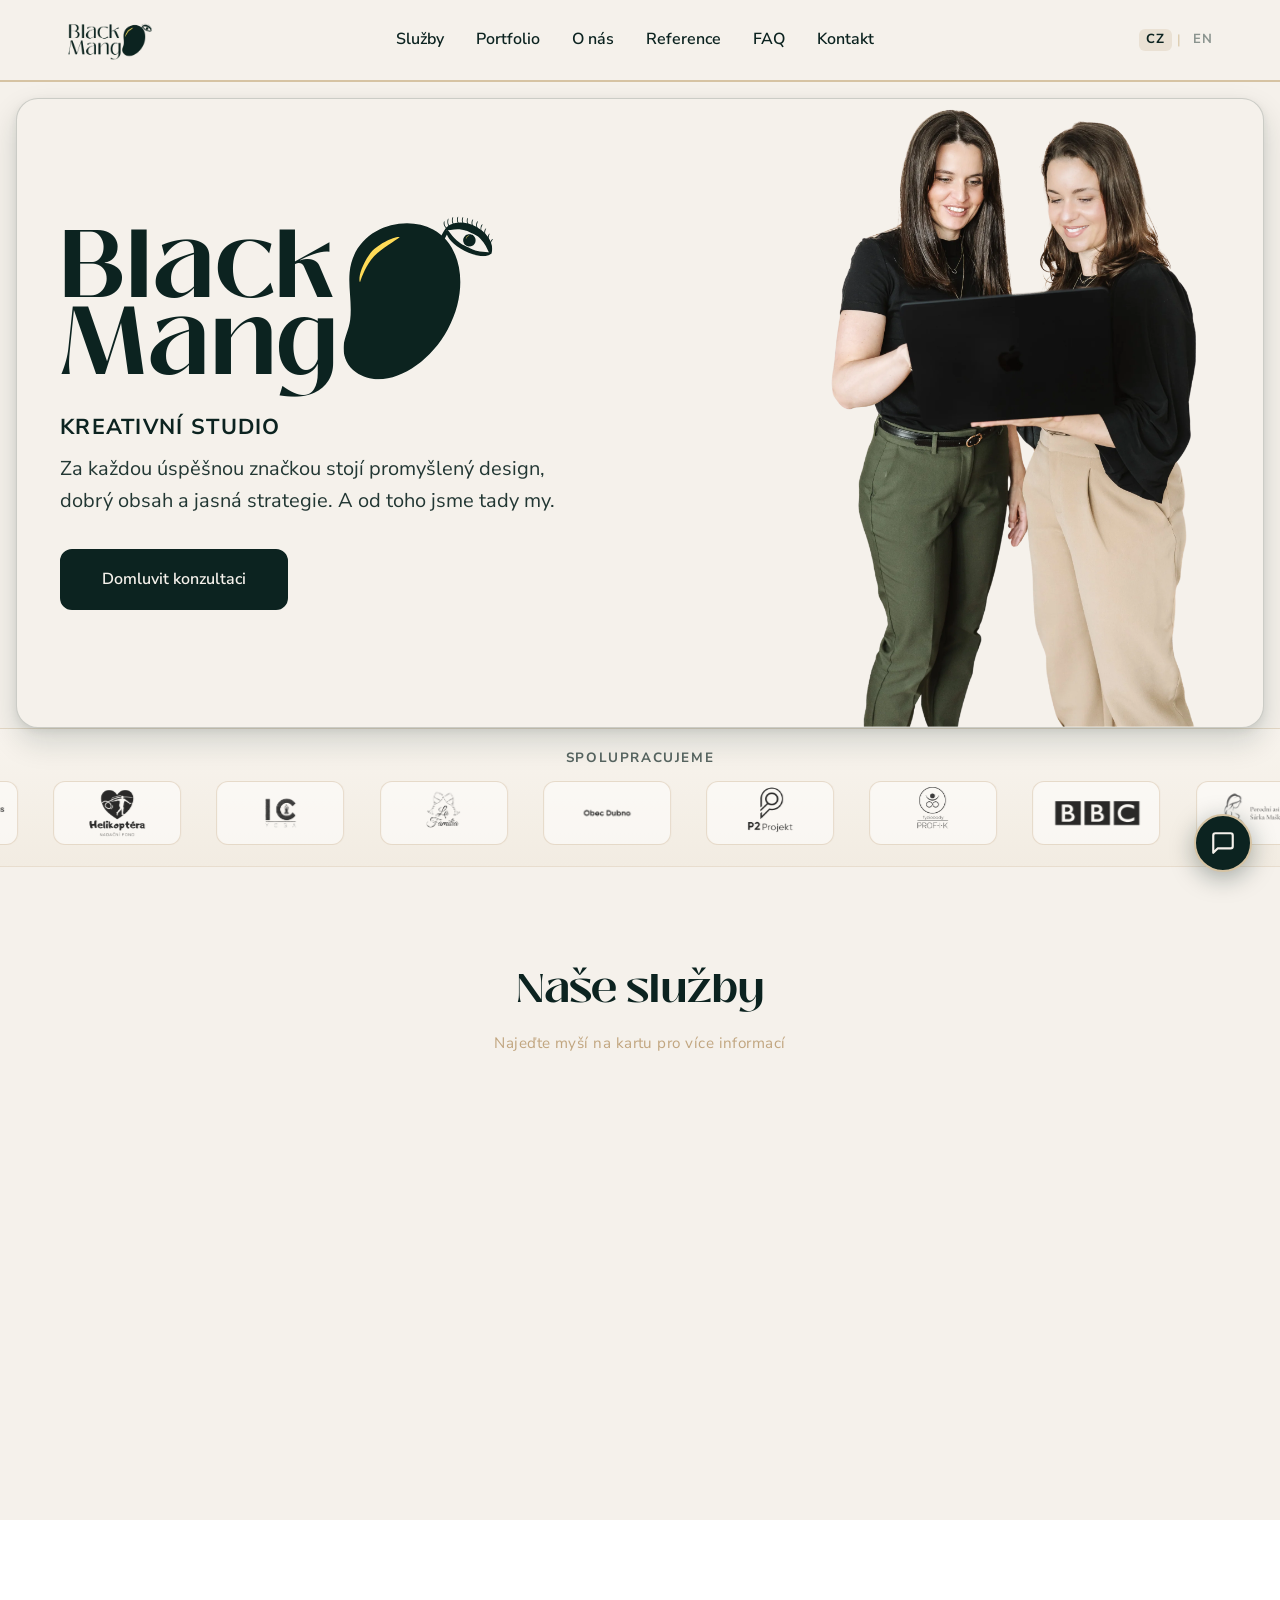
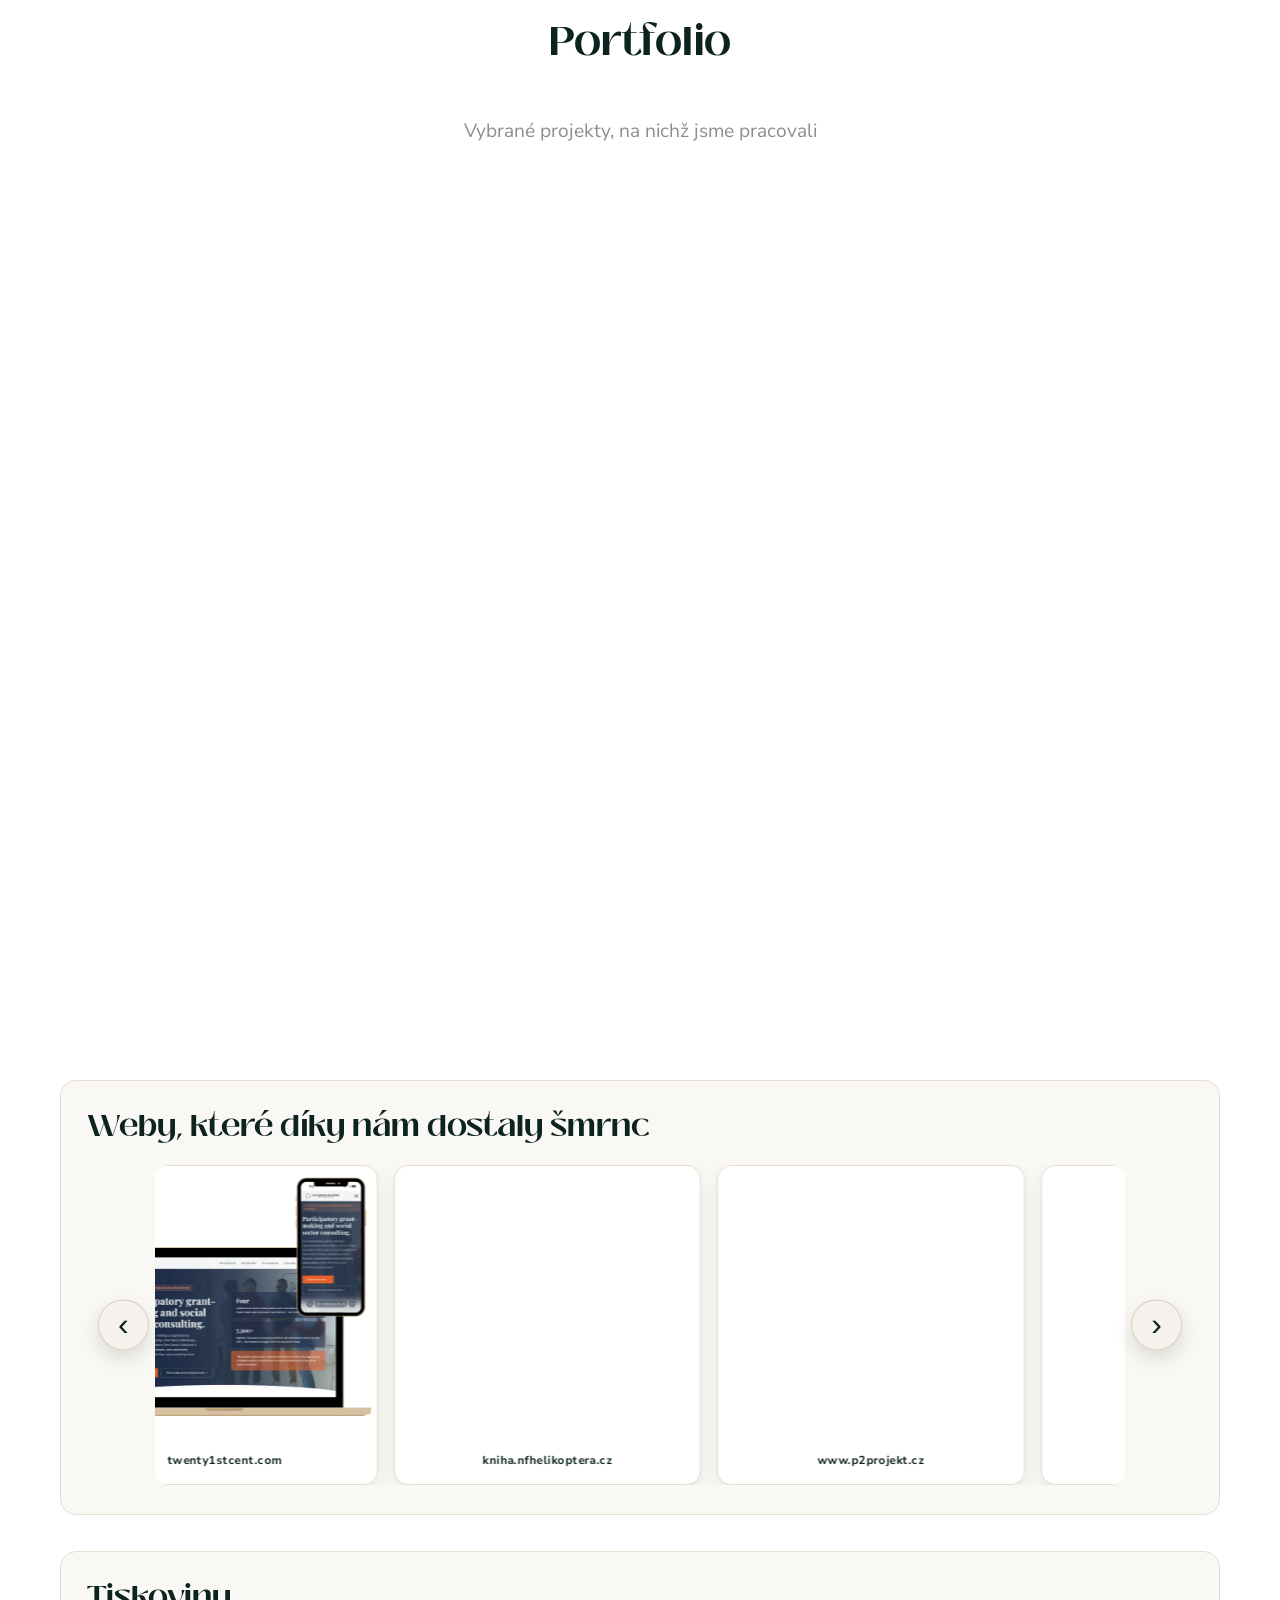
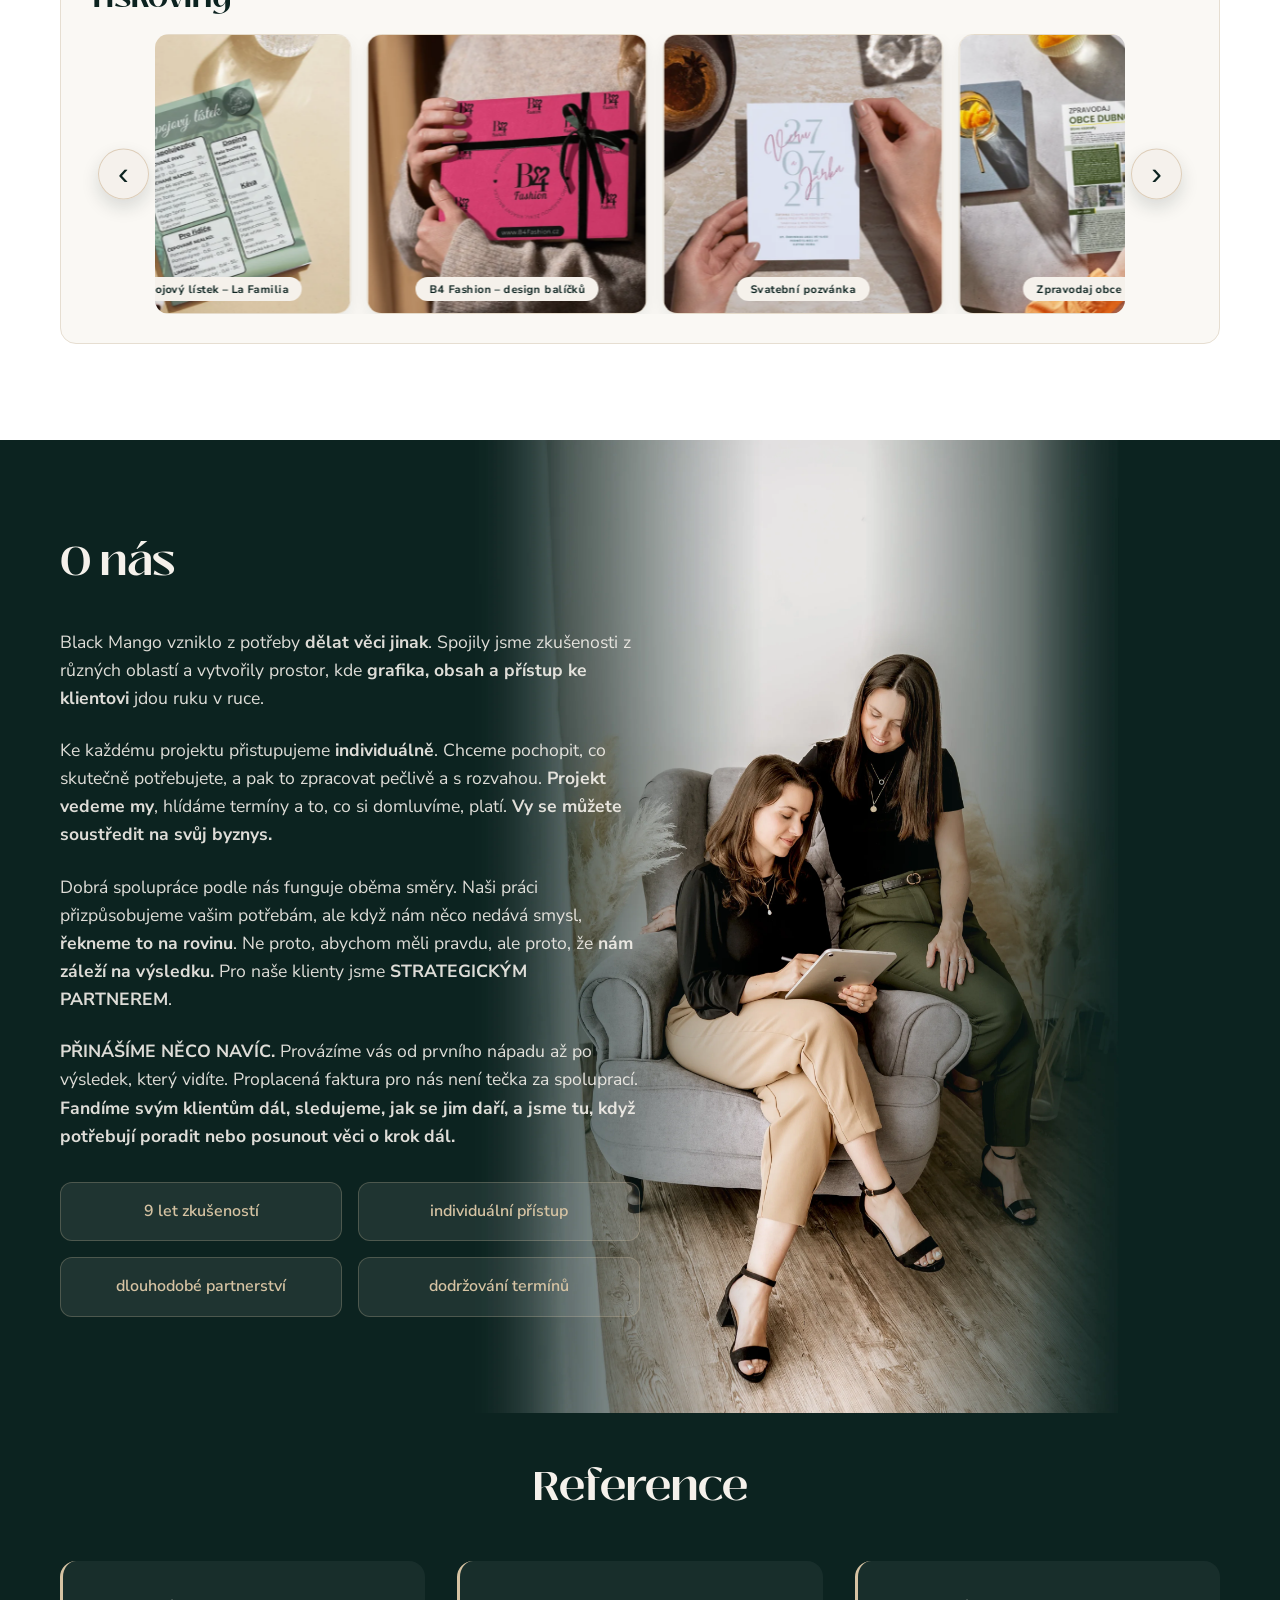
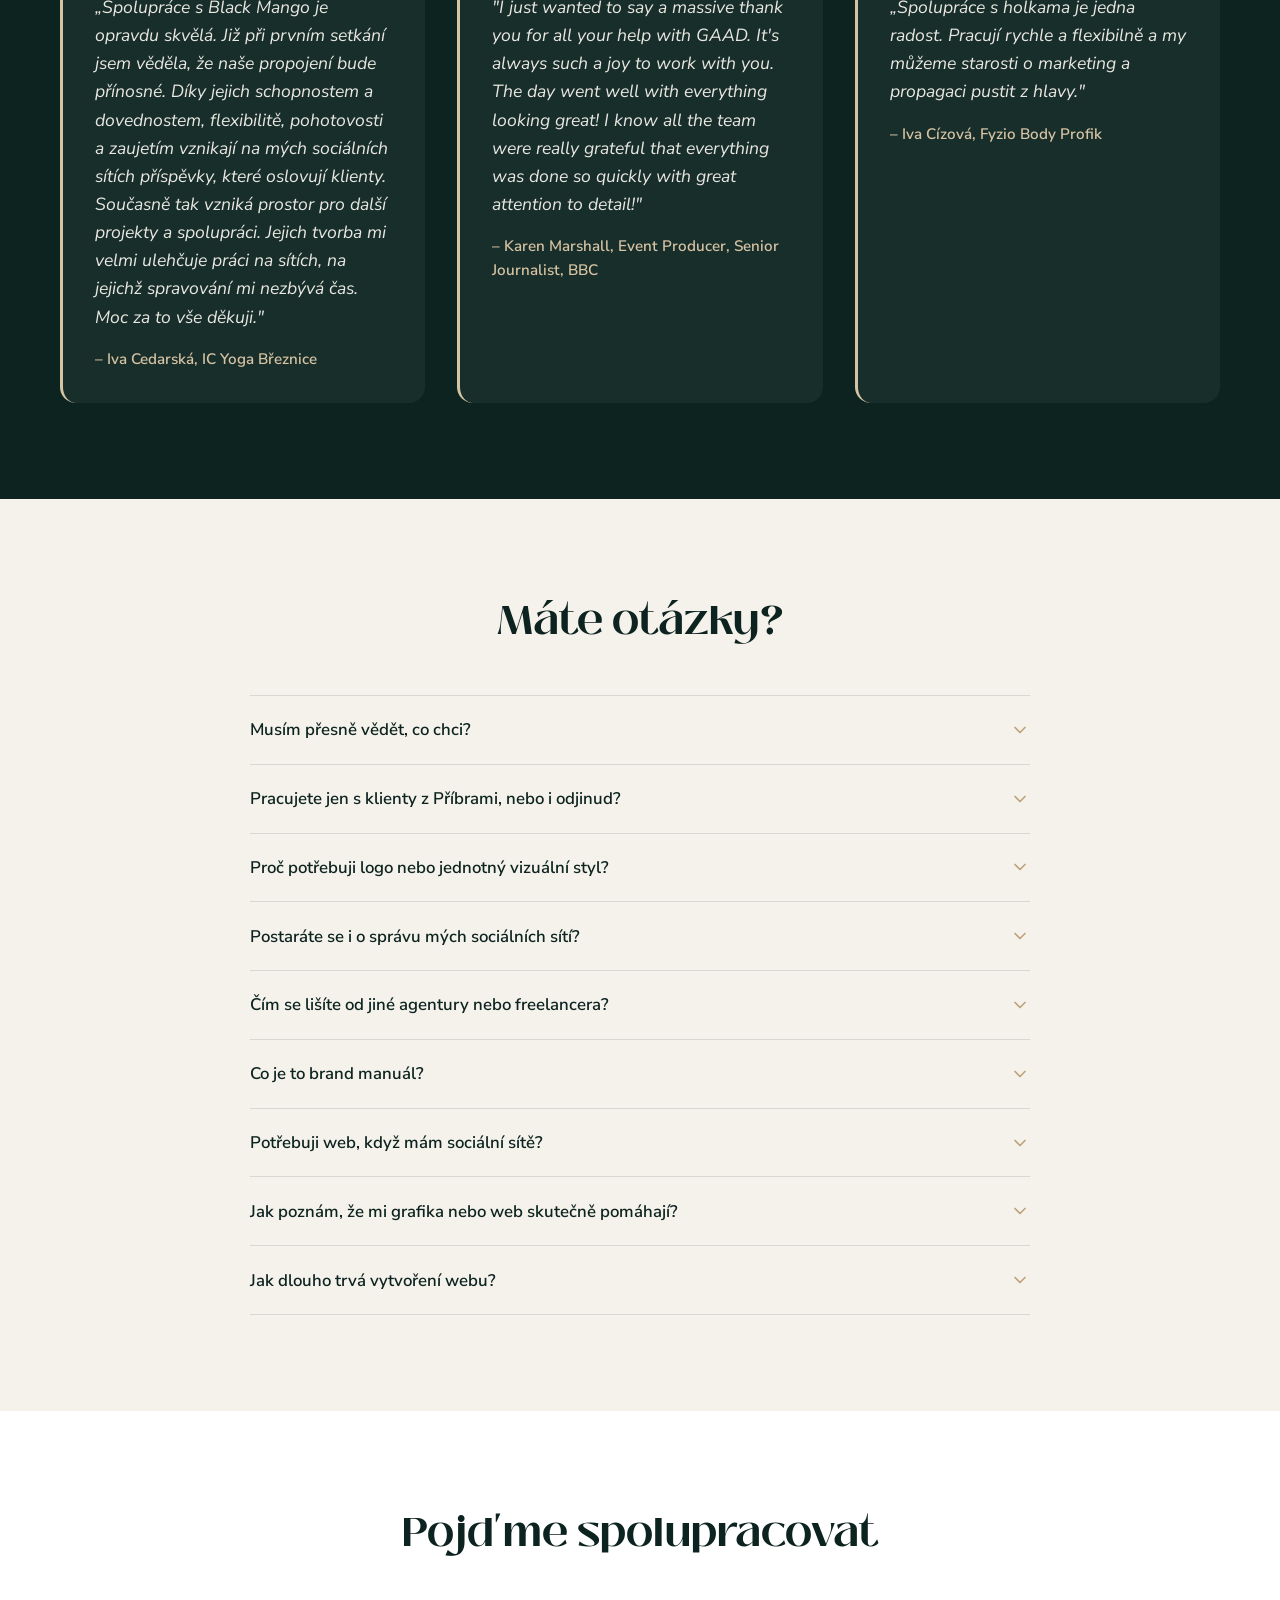
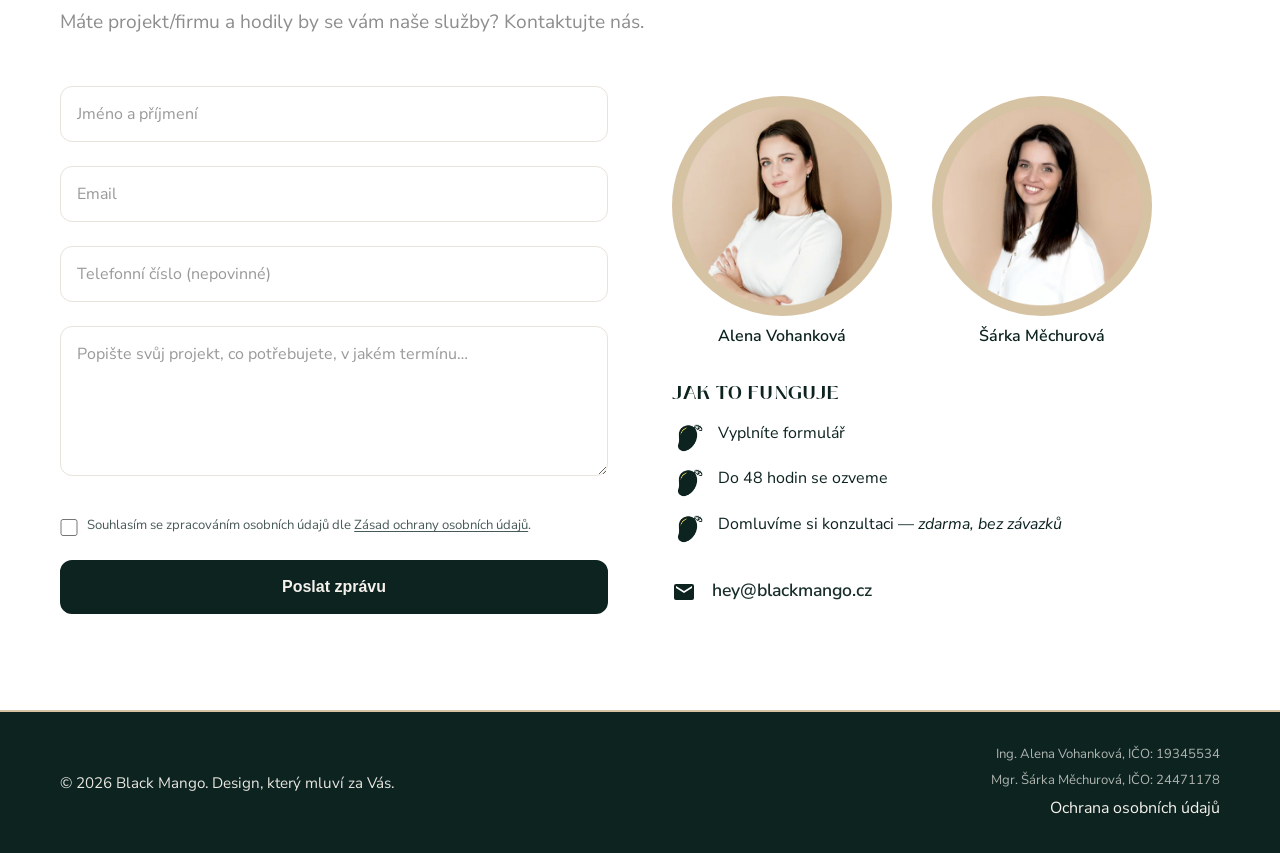
==== commit adc96158: "feat: Refactor carousel functionality and add modal helpers - Introduced CONFIG object for configura" ====
--- a/index.html
+++ b/index.html
@@ -114,6 +114,31 @@
     </script>
 </head>
 <body>
+    <!-- SVG sprite: reusable symbols & shared defs. Add new icons/gradients here. -->
+    <svg aria-hidden="true" style="display:none" xmlns="http://www.w3.org/2000/svg">
+        <defs>
+            <linearGradient id="peel-gradient" x1="30" y1="30" x2="60" y2="60" gradientUnits="userSpaceOnUse">
+                <stop offset="0%" stop-color="#a08048"/>
+                <stop offset="100%" stop-color="#e8ddd0"/>
+            </linearGradient>
+        </defs>
+        <symbol id="icon-chevron" viewBox="0 0 24 24" fill="none" stroke="currentColor" stroke-width="2" stroke-linecap="round" stroke-linejoin="round">
+            <polyline points="6 9 12 15 18 9"/>
+        </symbol>
+        <!-- Tapping-hand gesture: pointing hand with emphasis lines -->
+        <symbol id="icon-tap" viewBox="0 0 28 28" fill="none" stroke="currentColor" stroke-width="2.2" stroke-linecap="round" stroke-linejoin="round">
+            <line x1="10" y1="1" x2="10" y2="4"/>
+            <line x1="4.4" y1="3.1" x2="6.7" y2="5.4"/>
+            <line x1="15.6" y1="3.1" x2="13.3" y2="5.4"/>
+            <g transform="translate(2,6)">
+                <path d="M10 9.5V4a2 2 0 0 0-2-2 2 2 0 0 0-2 2v10"/>
+                <path d="M14 10V9a2 2 0 0 0-2-2 2 2 0 0 0-2 2v1"/>
+                <path d="M18 11v-1a2 2 0 0 0-2-2 2 2 0 0 0-2 2"/>
+                <path d="M18 11a2 2 0 1 1 4 0v3a8 8 0 0 1-8 8h-2c-2.8 0-4.5-.86-5.99-2.34l-3.6-3.6a2 2 0 0 1 2.83-2.82L7 15"/>
+            </g>
+        </symbol>
+    </svg>
+
     <!-- Navigation -->
     <nav class="navbar">
         <div class="container">
@@ -122,7 +147,7 @@
                     <img src="assets/global/logo-main.webp" alt="Black Mango Creative Studio" class="nav-logo">
                 </a>
             </div>
-            <button class="nav-hamburger" id="navHamburger" data-i18n-aria="nav.hamburger.aria" aria-label="Otevřít menu" aria-expanded="false">
+            <button class="nav-hamburger" id="navHamburger" data-i18n-aria="nav.hamburger.aria" aria-expanded="false">
                 <span></span><span></span><span></span>
             </button>
             <ul class="nav-menu" id="navMenu">
@@ -275,7 +300,7 @@
             <div class="services-grid">
 
                 <!-- Card 1 -->
-                <div class="flip-card" tabindex="0" role="button" data-i18n-aria="card1.aria" aria-label="Design a digitální prostředí">
+                <div class="flip-card" tabindex="0" role="button" data-i18n-aria="card1.heading" aria-label="Design a digitální prostředí">
                     <div class="flip-card-inner">
                         <div class="flip-card-front">
                             <div class="service-icon">
@@ -284,17 +309,11 @@
                             <h3 data-i18n="card1.heading">Design a digitální prostředí</h3>
                             <p class="flip-question" data-i18n="card1.question">Jak mít web a materiály, které budou působit profesionálně a přehledně?</p>
                             <div class="peel-corner">
-                                <svg viewBox="0 0 60 60" width="60" height="60">
-                                    <defs>
-                                        <linearGradient id="peel1" x1="30" y1="30" x2="60" y2="60" gradientUnits="userSpaceOnUse">
-                                            <stop offset="0%" stop-color="#a08048"/>
-                                            <stop offset="100%" stop-color="#e8ddd0"/>
-                                        </linearGradient>
-                                    </defs>
-                                    <path d="M 0,60 L 44,60 A 16,16 0 0,1 60,44 L 60,0 Z" fill="url(#peel1)"/>
+                                <svg viewBox="0 0 60 60" width="60" height="60" aria-hidden="true">
+                                    <path d="M 0,60 L 44,60 A 16,16 0 0,1 60,44 L 60,0 Z" fill="url(#peel-gradient)"/>
                                     <line x1="0" y1="60" x2="60" y2="0" stroke="rgba(100,65,20,0.45)" stroke-width="1.5"/>
                                 </svg>
-                                <span class="peel-label" data-i18n-html="peel.label">klikněte<br>na kartu</span>
+                                <span class="peel-label"><svg viewBox="0 0 28 28" aria-hidden="true"><use href="#icon-tap"></use></svg></span>
                             </div>
                         </div>
                         <div class="flip-card-back">
@@ -310,7 +329,7 @@
                 </div>
 
                 <!-- Card 2 -->
-                <div class="flip-card" tabindex="0" role="button" data-i18n-aria="card2.aria" aria-label="Marketing & strategie">
+                <div class="flip-card" tabindex="0" role="button" data-i18n-aria="card2.heading" aria-label="Marketing & strategie">
                     <div class="flip-card-inner">
                         <div class="flip-card-front">
                             <div class="service-icon">
@@ -319,17 +338,11 @@
                             <h3 data-i18n="card2.heading">Marketing &amp; strategie</h3>
                             <p class="flip-question" data-i18n="card2.question">Jak efektivně získávat nové zákazníky online?</p>
                             <div class="peel-corner">
-                                <svg viewBox="0 0 60 60" width="60" height="60">
-                                    <defs>
-                                        <linearGradient id="peel2" x1="30" y1="30" x2="60" y2="60" gradientUnits="userSpaceOnUse">
-                                            <stop offset="0%" stop-color="#a08048"/>
-                                            <stop offset="100%" stop-color="#e8ddd0"/>
-                                        </linearGradient>
-                                    </defs>
-                                    <path d="M 0,60 L 44,60 A 16,16 0 0,1 60,44 L 60,0 Z" fill="url(#peel2)"/>
+                                <svg viewBox="0 0 60 60" width="60" height="60" aria-hidden="true">
+                                    <path d="M 0,60 L 44,60 A 16,16 0 0,1 60,44 L 60,0 Z" fill="url(#peel-gradient)"/>
                                     <line x1="0" y1="60" x2="60" y2="0" stroke="rgba(100,65,20,0.45)" stroke-width="1.5"/>
                                 </svg>
-                                <span class="peel-label" data-i18n-html="peel.label">klikněte<br>na kartu</span>
+                                <span class="peel-label"><svg viewBox="0 0 28 28" aria-hidden="true"><use href="#icon-tap"></use></svg></span>
                             </div>
                         </div>
                         <div class="flip-card-back">
@@ -344,7 +357,7 @@
                 </div>
 
                 <!-- Card 3 -->
-                <div class="flip-card" tabindex="0" role="button" data-i18n-aria="card3.aria" aria-label="Konzultace, mentoring & vzdělávání">
+                <div class="flip-card" tabindex="0" role="button" data-i18n-aria="card3.heading" aria-label="Konzultace, mentoring & vzdělávání">
                     <div class="flip-card-inner">
                         <div class="flip-card-front">
                             <div class="service-icon">
@@ -353,17 +366,11 @@
                             <h3 data-i18n="card3.heading">Konzultace, mentoring &amp; vzdělávání</h3>
                             <p class="flip-question" data-i18n="card3.question">Chcete mít svůj marketing pod kontrolou? Naučíme Vás přesně to, co potřebujete.</p>
                             <div class="peel-corner">
-                                <svg viewBox="0 0 60 60" width="60" height="60">
-                                    <defs>
-                                        <linearGradient id="peel3" x1="30" y1="30" x2="60" y2="60" gradientUnits="userSpaceOnUse">
-                                            <stop offset="0%" stop-color="#a08048"/>
-                                            <stop offset="100%" stop-color="#e8ddd0"/>
-                                        </linearGradient>
-                                    </defs>
-                                    <path d="M 0,60 L 44,60 A 16,16 0 0,1 60,44 L 60,0 Z" fill="url(#peel3)"/>
+                                <svg viewBox="0 0 60 60" width="60" height="60" aria-hidden="true">
+                                    <path d="M 0,60 L 44,60 A 16,16 0 0,1 60,44 L 60,0 Z" fill="url(#peel-gradient)"/>
                                     <line x1="0" y1="60" x2="60" y2="0" stroke="rgba(100,65,20,0.45)" stroke-width="1.5"/>
                                 </svg>
-                                <span class="peel-label" data-i18n-html="peel.label">klikněte<br>na kartu</span>
+                                <span class="peel-label"><svg viewBox="0 0 28 28" aria-hidden="true"><use href="#icon-tap"></use></svg></span>
                             </div>
                         </div>
                         <div class="flip-card-back">
@@ -377,7 +384,7 @@
                 </div>
 
                 <!-- Card 4 -->
-                <div class="flip-card" tabindex="0" role="button" data-i18n-aria="card4.aria" aria-label="Značka & identita">
+                <div class="flip-card" tabindex="0" role="button" data-i18n-aria="card4.heading" aria-label="Značka & identita">
                     <div class="flip-card-inner">
                         <div class="flip-card-front">
                             <div class="service-icon">
@@ -386,17 +393,11 @@
                             <h3 data-i18n="card4.heading">Značka &amp; identita</h3>
                             <p class="flip-question" data-i18n="card4.question">Jak vybudovat značku, která je snadno rozpoznatelná a důvěryhodná?</p>
                             <div class="peel-corner">
-                                <svg viewBox="0 0 60 60" width="60" height="60">
-                                    <defs>
-                                        <linearGradient id="peel4" x1="30" y1="30" x2="60" y2="60" gradientUnits="userSpaceOnUse">
-                                            <stop offset="0%" stop-color="#a08048"/>
-                                            <stop offset="100%" stop-color="#e8ddd0"/>
-                                        </linearGradient>
-                                    </defs>
-                                    <path d="M 0,60 L 44,60 A 16,16 0 0,1 60,44 L 60,0 Z" fill="url(#peel4)"/>
+                                <svg viewBox="0 0 60 60" width="60" height="60" aria-hidden="true">
+                                    <path d="M 0,60 L 44,60 A 16,16 0 0,1 60,44 L 60,0 Z" fill="url(#peel-gradient)"/>
                                     <line x1="0" y1="60" x2="60" y2="0" stroke="rgba(100,65,20,0.45)" stroke-width="1.5"/>
                                 </svg>
-                                <span class="peel-label" data-i18n-html="peel.label">klikněte<br>na kartu</span>
+                                <span class="peel-label"><svg viewBox="0 0 28 28" aria-hidden="true"><use href="#icon-tap"></use></svg></span>
                             </div>
                         </div>
                         <div class="flip-card-back">
@@ -702,7 +703,7 @@
                 </div>
 
                 <div class="testimonial">
-                    <p>"I just wanted to say a massive thank you for all your help with GAAD. It's always such a joy to work with you. The day went well with everything looking great! I know all the team were really grateful that everything was done so quickly with great attention to detail!"</p>
+                    <p data-i18n="testimonial2">"I just wanted to say a massive thank you for all your help with GAAD. It's always such a joy to work with you. The day went well with everything looking great! I know all the team were really grateful that everything was done so quickly with great attention to detail!"</p>
                     <span class="author">– Karen Marshall, Event Producer, Senior Journalist, BBC</span>
                 </div>
 
@@ -724,7 +725,7 @@
                     <button class="faq-question" aria-expanded="false" aria-controls="faq-answer-1">
                         <span data-i18n="faq1.q">Musím přesně vědět, co chci?</span>
                         <span class="faq-chevron" aria-hidden="true">
-                            <svg viewBox="0 0 24 24" width="20" height="20" fill="none" stroke="currentColor" stroke-width="2" stroke-linecap="round" stroke-linejoin="round"><polyline points="6 9 12 15 18 9"/></svg>
+                            <svg width="20" height="20" aria-hidden="true"><use href="#icon-chevron"></use></svg>
                         </span>
                     </button>
                     <div class="faq-answer" id="faq-answer-1"><p data-i18n="faq1.a">Nemusíte. Stačí nám říct, čím se zabýváte a co chcete dosáhnout. Zbytek vyřešíme společně.</p></div>
@@ -734,7 +735,7 @@
                     <button class="faq-question" aria-expanded="false" aria-controls="faq-answer-2">
                         <span data-i18n="faq2.q">Pracujete jen s klienty z Příbrami, nebo i odjinud?</span>
                         <span class="faq-chevron" aria-hidden="true">
-                            <svg viewBox="0 0 24 24" width="20" height="20" fill="none" stroke="currentColor" stroke-width="2" stroke-linecap="round" stroke-linejoin="round"><polyline points="6 9 12 15 18 9"/></svg>
+                            <svg width="20" height="20" aria-hidden="true"><use href="#icon-chevron"></use></svg>
                         </span>
                     </button>
                     <div class="faq-answer" id="faq-answer-2"><p data-i18n="faq2.a">Jsme z Příbramska, ale vzdálenost pro nás není překážka. Spolupracujeme s klienty v České republice i v zahraničí a vše zvládneme online. Pokud jste z okolí Příbrami a preferujete osobní setkání, rádi se domluvíme.</p></div>
@@ -744,7 +745,7 @@
                     <button class="faq-question" aria-expanded="false" aria-controls="faq-answer-3">
                         <span data-i18n="faq3.q">Proč potřebuji logo nebo jednotný vizuální styl?</span>
                         <span class="faq-chevron" aria-hidden="true">
-                            <svg viewBox="0 0 24 24" width="20" height="20" fill="none" stroke="currentColor" stroke-width="2" stroke-linecap="round" stroke-linejoin="round"><polyline points="6 9 12 15 18 9"/></svg>
+                            <svg width="20" height="20" aria-hidden="true"><use href="#icon-chevron"></use></svg>
                         </span>
                     </button>
                     <div class="faq-answer" id="faq-answer-3"><p data-i18n="faq3.a">Protože lidé posuzují firmu očima dřív, než si přečtou jediné slovo. Konzistentní a profesionální vzhled buduje důvěru a důvěra prodává.</p></div>
@@ -754,7 +755,7 @@
                     <button class="faq-question" aria-expanded="false" aria-controls="faq-answer-4">
                         <span data-i18n="faq4.q">Postaráte se i o správu mých sociálních sítí?</span>
                         <span class="faq-chevron" aria-hidden="true">
-                            <svg viewBox="0 0 24 24" width="20" height="20" fill="none" stroke="currentColor" stroke-width="2" stroke-linecap="round" stroke-linejoin="round"><polyline points="6 9 12 15 18 9"/></svg>
+                            <svg width="20" height="20" aria-hidden="true"><use href="#icon-chevron"></use></svg>
                         </span>
                     </button>
                     <div class="faq-answer" id="faq-answer-4"><p data-i18n="faq4.a">Ano. Můžeme se postarat o tvorbu obsahu, grafiku i pravidelné příspěvky nebo vás naučit, jak to zvládnout samostatně. Záleží na tom, co vám víc vyhovuje.</p></div>
@@ -764,7 +765,7 @@
                     <button class="faq-question" aria-expanded="false" aria-controls="faq-answer-5">
                         <span data-i18n="faq5.q">Čím se lišíte od jiné agentury nebo freelancera?</span>
                         <span class="faq-chevron" aria-hidden="true">
-                            <svg viewBox="0 0 24 24" width="20" height="20" fill="none" stroke="currentColor" stroke-width="2" stroke-linecap="round" stroke-linejoin="round"><polyline points="6 9 12 15 18 9"/></svg>
+                            <svg width="20" height="20" aria-hidden="true"><use href="#icon-chevron"></use></svg>
                         </span>
                     </button>
                     <div class="faq-answer" id="faq-answer-5"><p data-i18n="faq5.a">Nejsme velká agentura ani sólový freelancer. Ke každému projektu přistupujeme individuálně, spojujeme různé zkušenosti a pohledy, takže výsledek dává smysl z více stran najednou.</p></div>
@@ -774,7 +775,7 @@
                     <button class="faq-question" aria-expanded="false" aria-controls="faq-answer-6">
                         <span data-i18n="faq6.q">Co je to brand manuál?</span>
                         <span class="faq-chevron" aria-hidden="true">
-                            <svg viewBox="0 0 24 24" width="20" height="20" fill="none" stroke="currentColor" stroke-width="2" stroke-linecap="round" stroke-linejoin="round"><polyline points="6 9 12 15 18 9"/></svg>
+                            <svg width="20" height="20" aria-hidden="true"><use href="#icon-chevron"></use></svg>
                         </span>
                     </button>
                     <div class="faq-answer" id="faq-answer-6"><p data-i18n="faq6.a">Průvodce tím, jak vaše značka vypadá a komunikuje. Barvy, písmo, logo, tón textu. Základ pro každého, kdo chce působit konzistentně a profesionálně.</p></div>
@@ -784,7 +785,7 @@
                     <button class="faq-question" aria-expanded="false" aria-controls="faq-answer-7">
                         <span data-i18n="faq7.q">Potřebuji web, když mám sociální sítě?</span>
                         <span class="faq-chevron" aria-hidden="true">
-                            <svg viewBox="0 0 24 24" width="20" height="20" fill="none" stroke="currentColor" stroke-width="2" stroke-linecap="round" stroke-linejoin="round"><polyline points="6 9 12 15 18 9"/></svg>
+                            <svg width="20" height="20" aria-hidden="true"><use href="#icon-chevron"></use></svg>
                         </span>
                     </button>
                     <div class="faq-answer" id="faq-answer-7"><p data-i18n="faq7.a">Sociální sítě jsou skvělý nástroj, ale web je váš vlastní prostor na internetu, který nikdo nemůže zavřít ani změnit pravidla. Funguje pro vás 24 hodin denně a zákazníci vás na něm hledají, když chtějí vědět víc. Ideální kombinace je web jako základ a sociální sítě jako cesta k němu.</p></div>
@@ -794,7 +795,7 @@
                     <button class="faq-question" aria-expanded="false" aria-controls="faq-answer-8">
                         <span data-i18n="faq8.q">Jak poznám, že mi grafika nebo web skutečně pomáhají?</span>
                         <span class="faq-chevron" aria-hidden="true">
-                            <svg viewBox="0 0 24 24" width="20" height="20" fill="none" stroke="currentColor" stroke-width="2" stroke-linecap="round" stroke-linejoin="round"><polyline points="6 9 12 15 18 9"/></svg>
+                            <svg width="20" height="20" aria-hidden="true"><use href="#icon-chevron"></use></svg>
                         </span>
                     </button>
                     <div class="faq-answer" id="faq-answer-8"><p data-i18n="faq8.a">Dobře odvedená práce se projeví tím, že vás lidé začnou vnímat jako profesionály ještě před prvním kontaktem. Zákazníci se vracejí, referují vás dál a vy nemusíte každému znovu vysvětlovat, co děláte. To jsou znaky, že vizuál a obsah pracují za vás.</p></div>
@@ -804,7 +805,7 @@
                     <button class="faq-question" aria-expanded="false" aria-controls="faq-answer-9">
                         <span data-i18n="faq9.q">Jak dlouho trvá vytvoření webu?</span>
                         <span class="faq-chevron" aria-hidden="true">
-                            <svg viewBox="0 0 24 24" width="20" height="20" fill="none" stroke="currentColor" stroke-width="2" stroke-linecap="round" stroke-linejoin="round"><polyline points="6 9 12 15 18 9"/></svg>
+                            <svg width="20" height="20" aria-hidden="true"><use href="#icon-chevron"></use></svg>
                         </span>
                     </button>
                     <div class="faq-answer" id="faq-answer-9"><p data-i18n-html="faq9.a">Jednoduchý firemní web vytvoříme do dvou týdnů. Rozsáhlejší weby trvají 3–6 týdnů. Vaši konkrétní situaci probereme na <a href="#contact">konzultaci</a>.</p></div>
--- a/styles.css
+++ b/styles.css
@@ -245,6 +245,10 @@
     position: relative;
 }
 
+.nav-menu a.is-active {
+    color: var(--color-beige);
+}
+
 .nav-menu a::after {
     content: '';
     position: absolute;
@@ -604,15 +608,18 @@
 
 .peel-label {
     position: absolute;
-    bottom: 6px;
-    right: 5px;
-    font-size: 0.55rem;
-    font-family: 'NunitoSans', 'Nunito Sans', sans-serif;
-    font-weight: 600;
-    color: var(--color-dark);
-    text-align: right;
-    line-height: 1.2;
+    bottom: 7px;
+    right: 7px;
+    width: 20px;
+    height: 20px;
+    color: var(--color-dark);
     pointer-events: none;
+}
+
+.peel-label svg {
+    width: 100%;
+    height: 100%;
+    display: block;
 }
 
 /* --- BACK --- */
@@ -829,6 +836,7 @@
     gap: 0;
     transform: translate3d(0, 0, 0);
     will-change: transform;
+    touch-action: pan-y; /* allow vertical page scroll; JS handles horizontal swipe */
 }
 
 .portfolio-web-carousel-group {
@@ -1005,6 +1013,7 @@
     gap: 0;
     transform: translate3d(0, 0, 0);
     will-change: transform;
+    touch-action: pan-y; /* allow vertical page scroll; JS handles horizontal swipe */
 }
 
 .portfolio-grafika-carousel-group {
@@ -1932,9 +1941,10 @@
     }
 
     .peel-label {
-        font-size: 0.62rem;
-        bottom: 8px;
-        right: 7px;
+        width: 28px;
+        height: 28px;
+        bottom: 11px;
+        right: 11px;
     }
 }
 /* --- HERO: stacked layout up to 1100px --- */
@@ -1974,9 +1984,10 @@
     }
 
     .peel-label {
-        font-size: 0.62rem;
-        bottom: 10px;
-        right: 8px;
+        width: 28px;
+        height: 28px;
+        bottom: 11px;
+        right: 12px;
     }
 
     .services-hint .hint-desktop { display: none; }
@@ -1990,9 +2001,10 @@
     }
 
     .peel-label {
-        font-size: 0.52rem;
-        bottom: 8px;
-        right: 6px;
+        width: 22px;
+        height: 22px;
+        bottom: 9px;
+        right: 9px;
     }
 }
 
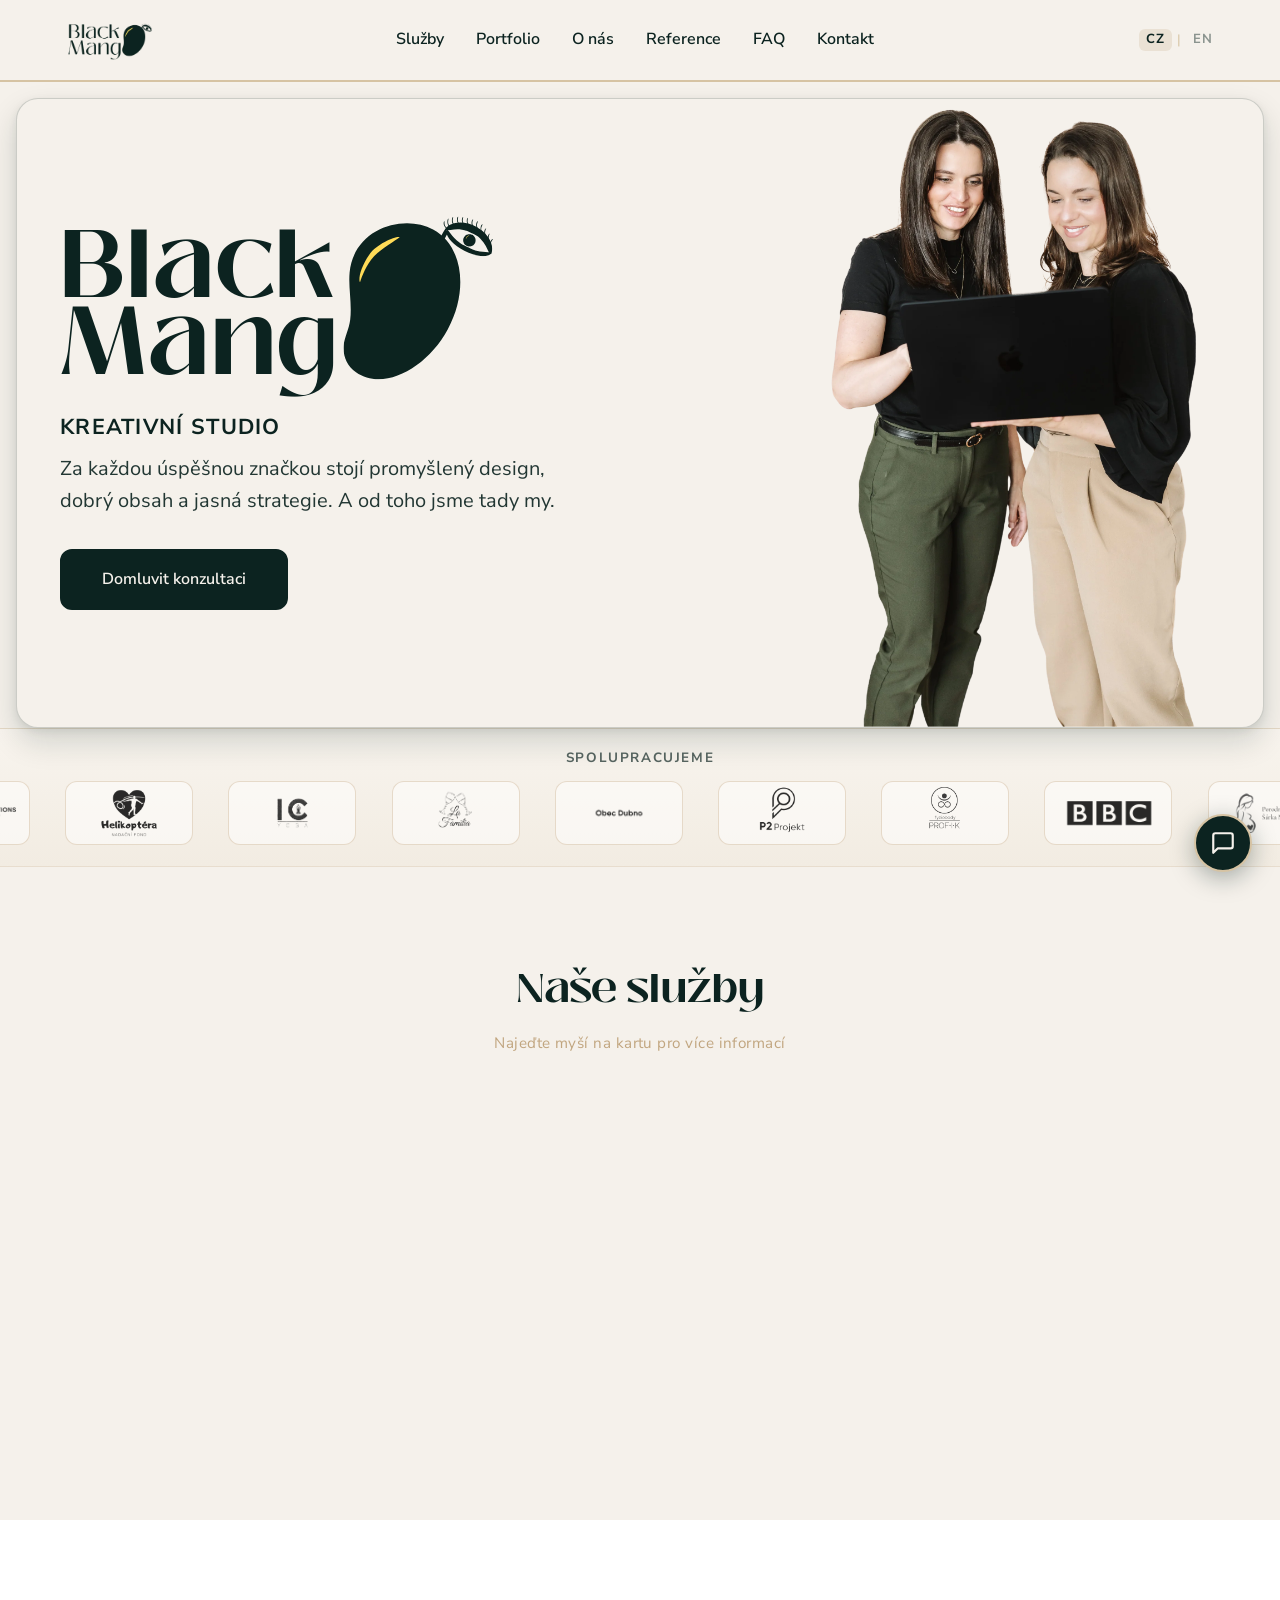
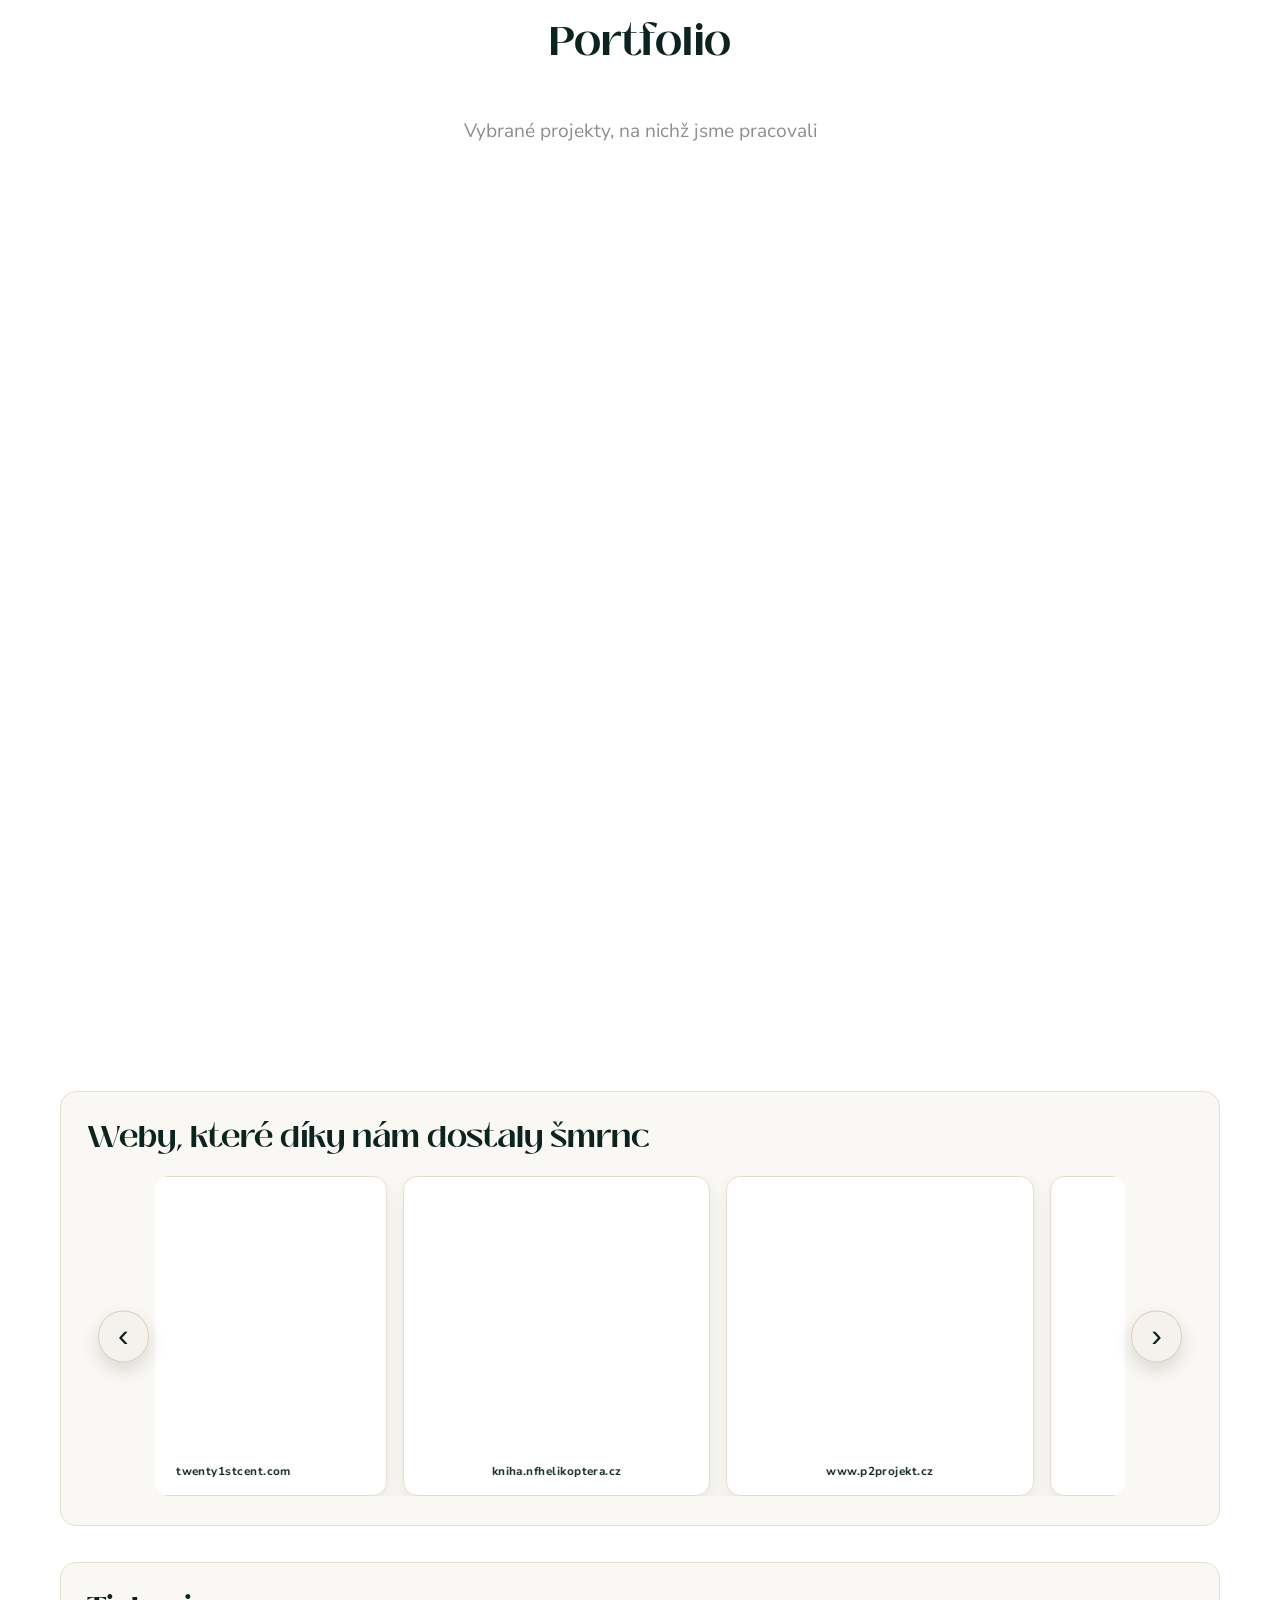
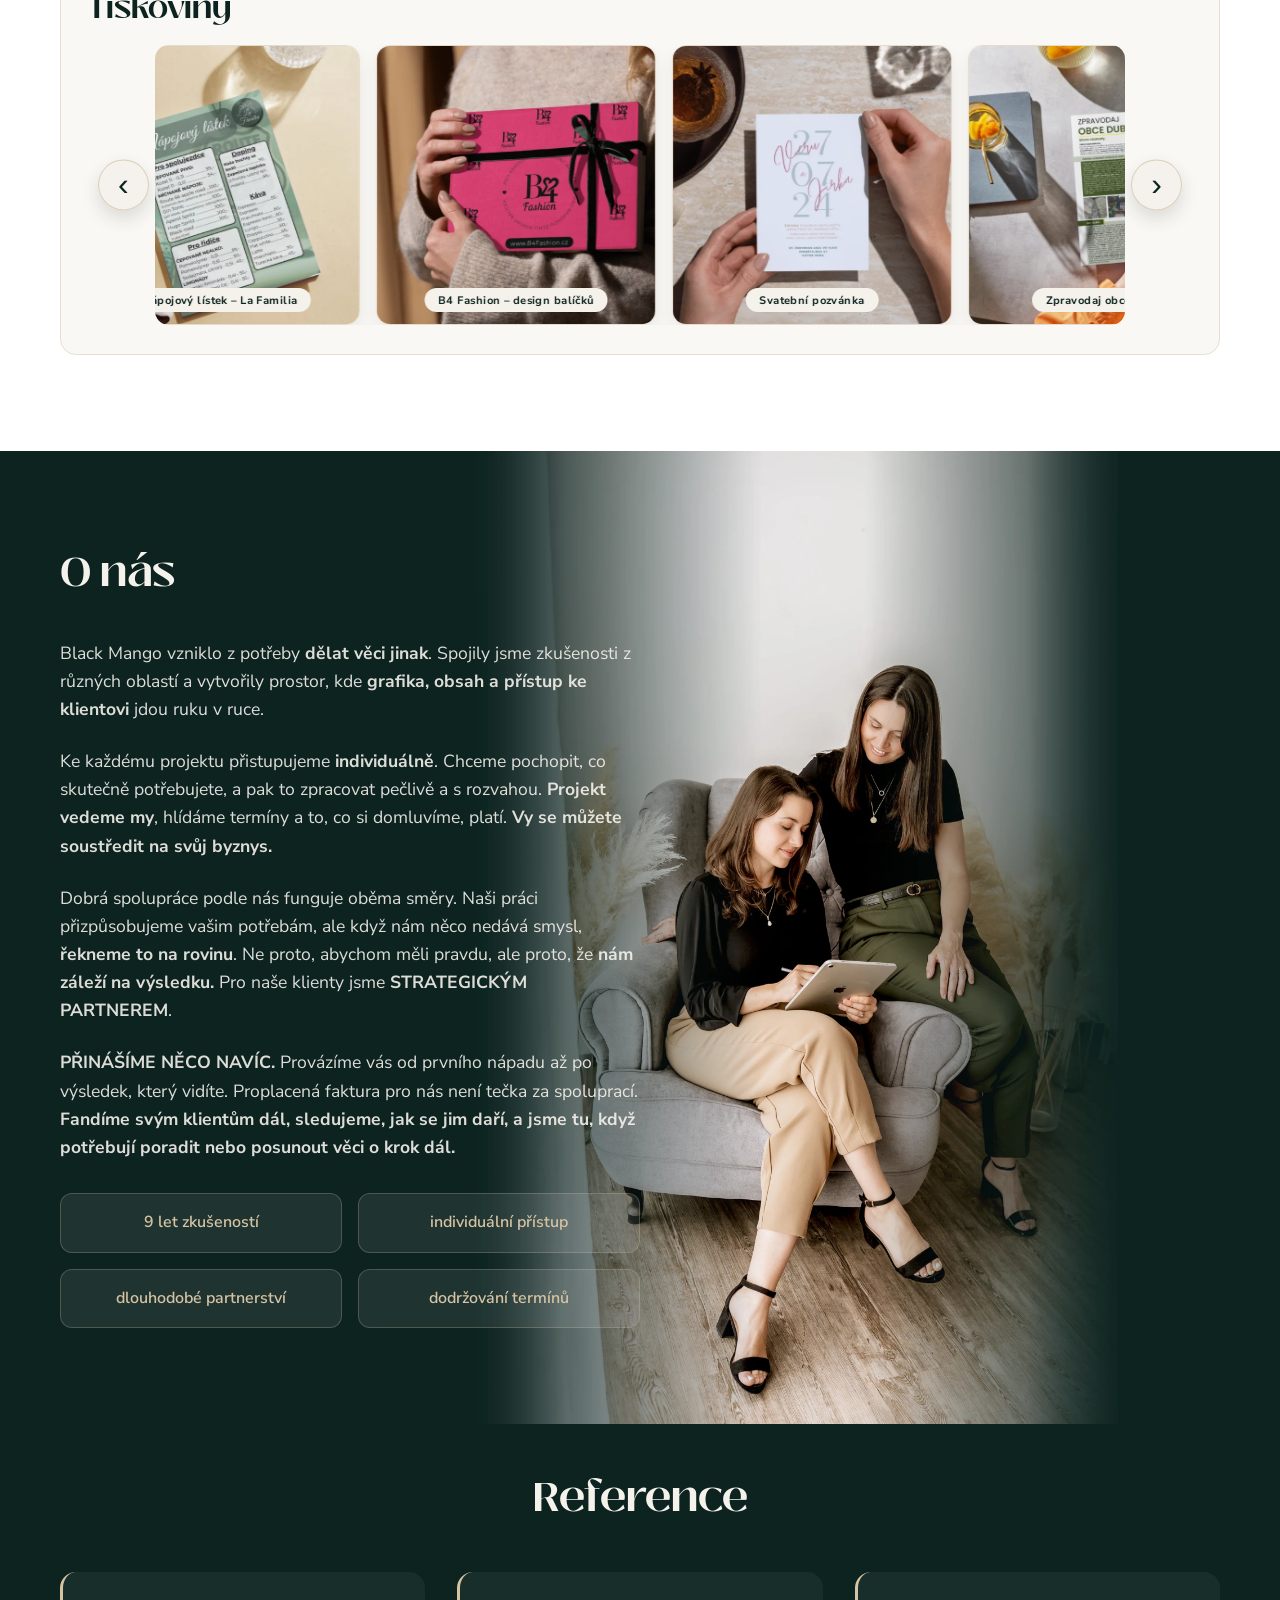
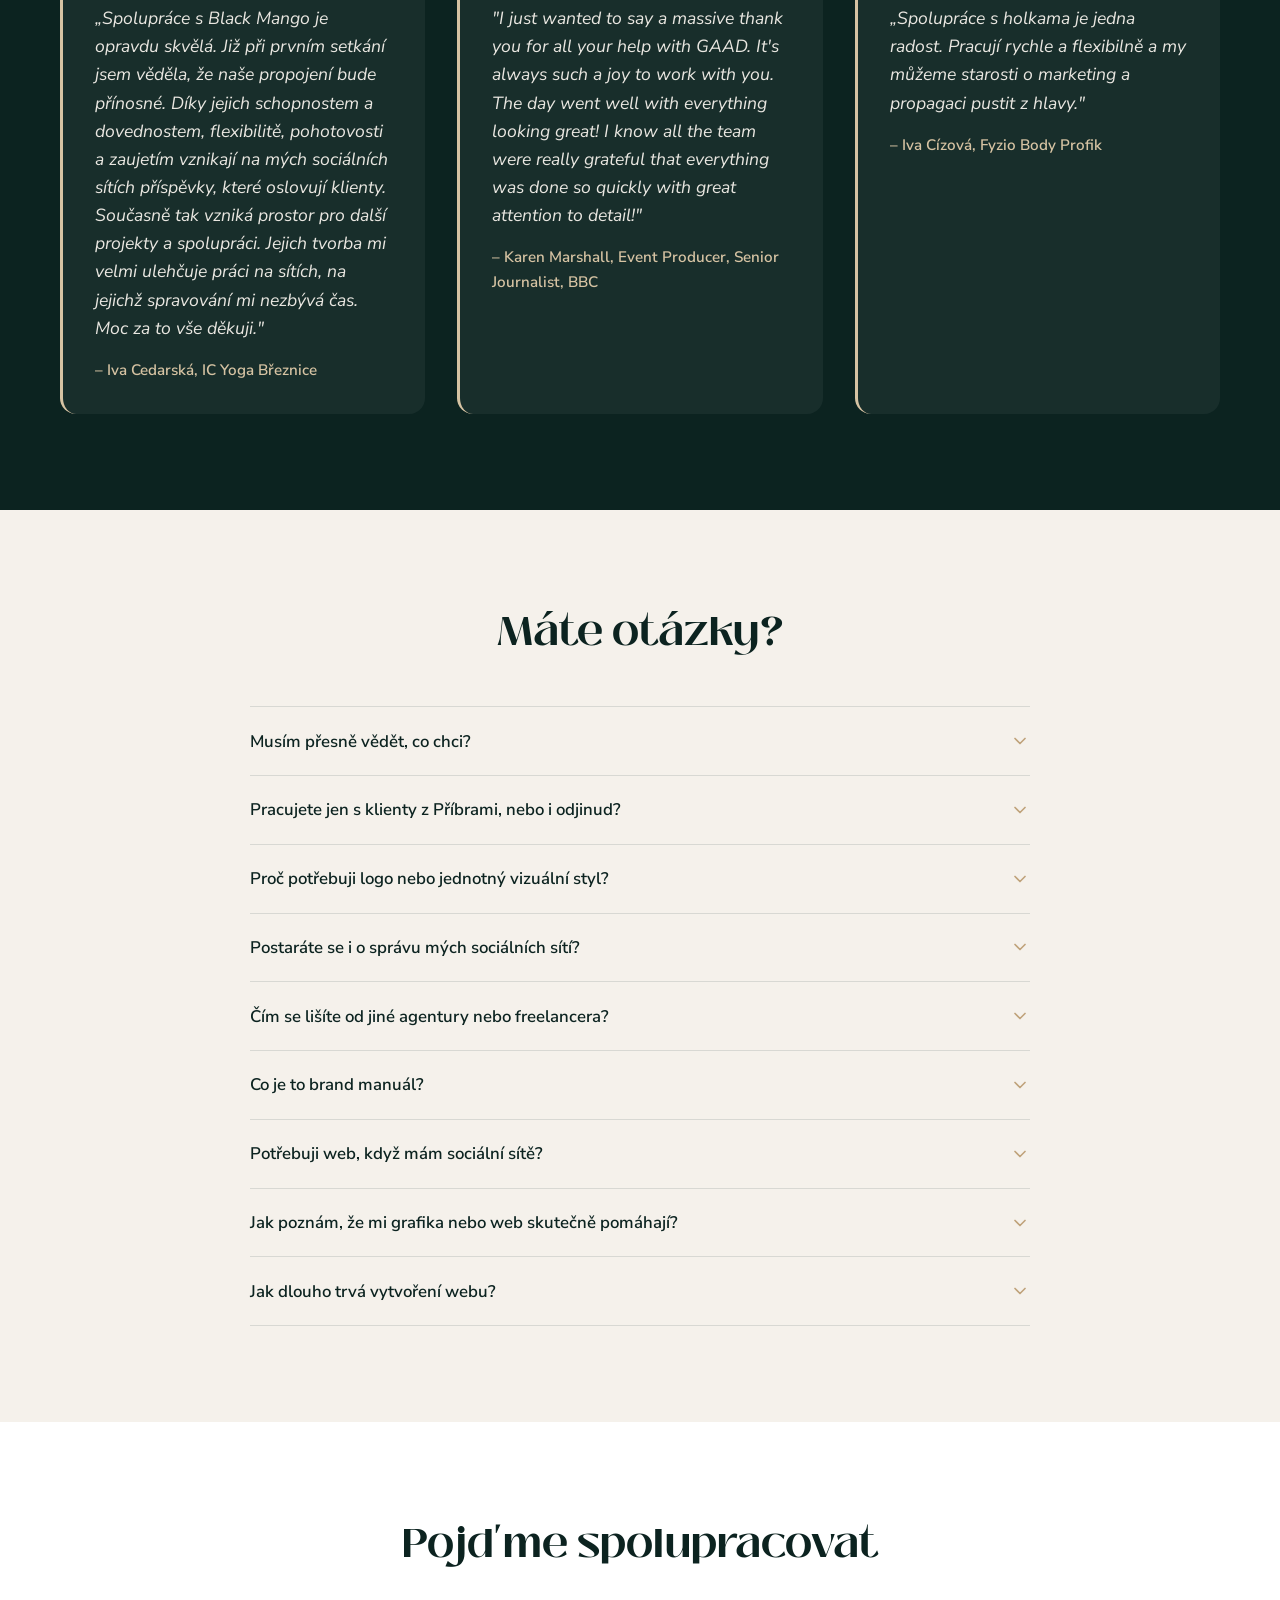
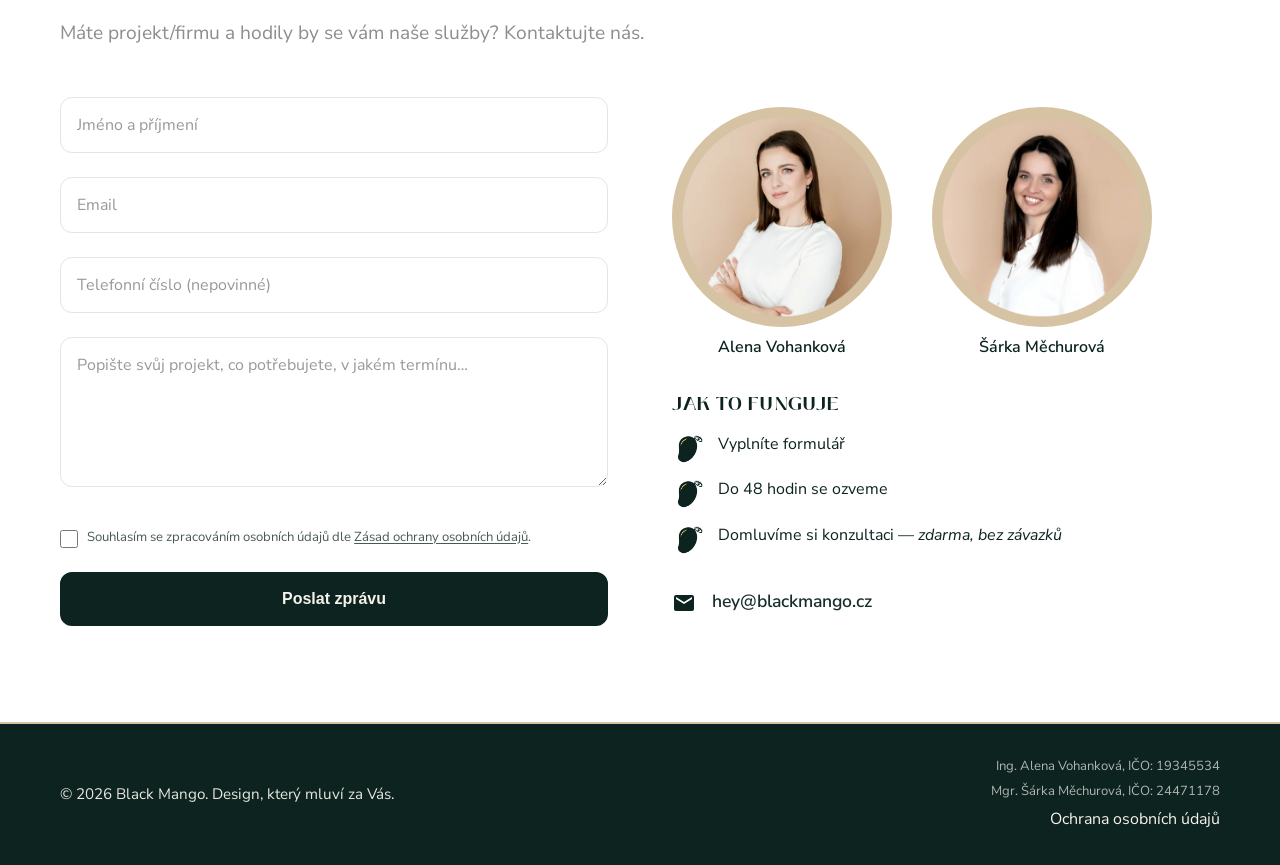
==== commit fcc95f57: "feat: Enhance branding carousel functionality and improve form handling with Web3Forms integration" ====
--- a/index.html
+++ b/index.html
@@ -421,22 +421,41 @@
             <h2 data-i18n="portfolio.heading">Portfolio</h2>
             <p class="section-subtitle" data-i18n="portfolio.subtitle">Vybrané projekty, na nichž jsme pracovali</p>
             <div class="portfolio-stack">
-                <article class="portfolio-carousel-block">
+                <article class="portfolio-carousel-block portfolio-branding-carousel-block">
                     <h3 class="portfolio-carousel-title" data-i18n="portfolio.branding.title">Značky, kterým jsme vytvořily vizuální identitu</h3>
-                    <div class="portfolio-branding-wrap">
-                        <button class="portfolio-branding-btn portfolio-branding-btn--prev" id="brandingPrev" data-i18n-aria="portfolio.prev.aria" aria-label="Předchozí"><span aria-hidden="true">‹</span></button>
-                        <div class="portfolio-cards-grid" id="brandingGrid">
-                        <button class="portfolio-slide" type="button" data-pdf="assets/docs/p2-check-nem-brand-manual.pdf" data-i18n-aria="portfolio.pdf1.aria" aria-label="Zobrazit náhled PDF portfolio 1">
-                            <img src="assets/portfolio/branding/preview-1.webp" alt="Portfolio branding 1" loading="lazy">
+                    <div class="portfolio-branding-carousel" data-i18n-aria="portfolio.branding.aria" aria-label="Značky, kterým jsme vytvořily vizuální identitu">
+                        <button type="button" class="portfolio-web-carousel-btn portfolio-web-carousel-btn-prev" data-i18n-aria="portfolio.prev.aria" aria-label="Předchozí">
+                            <span aria-hidden="true">‹</span>
                         </button>
-                        <button class="portfolio-slide" type="button" data-pdf="assets/docs/nf-helikoptera-brand-guidelines.pdf" data-i18n-aria="portfolio.pdf2.aria" aria-label="Zobrazit náhled PDF portfolio 2">
-                            <img src="assets/portfolio/branding/preview-2.webp" alt="Portfolio branding 2" loading="lazy">
+                        <button type="button" class="portfolio-web-carousel-btn portfolio-web-carousel-btn-next" data-i18n-aria="portfolio.next.aria" aria-label="Další">
+                            <span aria-hidden="true">›</span>
                         </button>
-                        <button class="portfolio-slide" type="button" data-pdf="assets/docs/la-familia-brand-manual.pdf" data-i18n-aria="portfolio.pdf3.aria" aria-label="Zobrazit náhled PDF portfolio 3">
-                            <img src="assets/portfolio/branding/preview-3.webp" alt="Portfolio branding 3" loading="lazy">
-                        </button>
-                    </div>
-                        <button class="portfolio-branding-btn portfolio-branding-btn--next" id="brandingNext" data-i18n-aria="portfolio.next.aria" aria-label="Další"><span aria-hidden="true">›</span></button>
+                        <div class="portfolio-branding-carousel-viewport">
+                            <div class="portfolio-branding-carousel-track">
+                                <div class="portfolio-branding-carousel-group">
+                                    <button class="portfolio-branding-card portfolio-slide" type="button" data-pdf="assets/docs/p2-check-nem-brand-manual.pdf" data-i18n-aria="portfolio.pdf1.aria" aria-label="Zobrazit náhled PDF portfolio 1">
+                                        <img src="assets/portfolio/branding/preview-1.webp" alt="Portfolio branding 1" loading="lazy" decoding="async">
+                                    </button>
+                                    <button class="portfolio-branding-card portfolio-slide" type="button" data-pdf="assets/docs/nf-helikoptera-brand-guidelines.pdf" data-i18n-aria="portfolio.pdf2.aria" aria-label="Zobrazit náhled PDF portfolio 2">
+                                        <img src="assets/portfolio/branding/preview-2.webp" alt="Portfolio branding 2" loading="lazy" decoding="async">
+                                    </button>
+                                    <button class="portfolio-branding-card portfolio-slide" type="button" data-pdf="assets/docs/la-familia-brand-manual.pdf" data-i18n-aria="portfolio.pdf3.aria" aria-label="Zobrazit náhled PDF portfolio 3">
+                                        <img src="assets/portfolio/branding/preview-3.webp" alt="Portfolio branding 3" loading="lazy" decoding="async">
+                                    </button>
+                                </div>
+                                <div class="portfolio-branding-carousel-group" aria-hidden="true">
+                                    <button class="portfolio-branding-card portfolio-slide" type="button" data-pdf="assets/docs/p2-check-nem-brand-manual.pdf" tabindex="-1">
+                                        <img src="assets/portfolio/branding/preview-1.webp" alt="" loading="lazy" decoding="async">
+                                    </button>
+                                    <button class="portfolio-branding-card portfolio-slide" type="button" data-pdf="assets/docs/nf-helikoptera-brand-guidelines.pdf" tabindex="-1">
+                                        <img src="assets/portfolio/branding/preview-2.webp" alt="" loading="lazy" decoding="async">
+                                    </button>
+                                    <button class="portfolio-branding-card portfolio-slide" type="button" data-pdf="assets/docs/la-familia-brand-manual.pdf" tabindex="-1">
+                                        <img src="assets/portfolio/branding/preview-3.webp" alt="" loading="lazy" decoding="async">
+                                    </button>
+                                </div>
+                            </div>
+                        </div>
                     </div>
                 </article>
 
@@ -823,6 +842,9 @@
 
             <div class="contact-content">
                 <form class="contact-form" id="contactForm">
+                    <input type="hidden" name="subject" value="Nová zpráva z kontaktního formuláře — blackmango.cz">
+                    <input type="hidden" name="from_name" value="Black Mango — web">
+                    <input type="checkbox" name="botcheck" class="hp-field" tabindex="-1" autocomplete="off" aria-hidden="true">
                     <div class="form-group">
                         <label for="contact-name" class="sr-only" data-i18n="contact.name.label">Jméno a příjmení</label>
                         <input type="text" id="contact-name" name="name" data-i18n-placeholder="contact.name.placeholder" placeholder="Jméno a příjmení" required autocomplete="name">
@@ -928,6 +950,9 @@
             </div>
             <div class="chat-panel-body">
                 <form class="chat-form" id="chatForm">
+                    <input type="hidden" name="subject" value="Nová zpráva z chatu — blackmango.cz">
+                    <input type="hidden" name="from_name" value="Black Mango — chat">
+                    <input type="checkbox" name="botcheck" class="hp-field" tabindex="-1" autocomplete="off" aria-hidden="true">
                     <div class="form-group">
                         <label for="chat-name" class="sr-only" data-i18n="contact.name.label">Jméno a příjmení</label>
                         <input type="text" id="chat-name" name="name" data-i18n-placeholder="contact.name.placeholder" placeholder="Jméno a příjmení" required autocomplete="name">
--- a/styles.css
+++ b/styles.css
@@ -791,29 +791,6 @@
     font-size: 1rem;
     padding: 1rem;
     text-align: center;
-}
-
-.portfolio-cards-grid {
-    display: grid;
-    grid-template-columns: repeat(3, minmax(0, 1fr));
-    gap: 1rem;
-}
-
-.portfolio-cards-grid .portfolio-slide {
-    min-width: 0;
-    border-radius: 12px;
-    overflow: hidden;
-    border: 1px solid #E5DBCA;
-    transition: transform 0.25s ease, box-shadow 0.25s ease;
-}
-
-.portfolio-cards-grid .portfolio-slide:hover {
-    transform: translateY(-3px);
-    box-shadow: 0 8px 18px rgba(12, 35, 32, 0.14);
-}
-
-.portfolio-cards-grid .portfolio-slide img {
-    height: clamp(190px, 28vw, 310px);
 }
 
 .portfolio-web-carousel-block {
@@ -940,54 +917,68 @@
 }
 
 /* ===========================
-   PORTFOLIO – BRANDING CAROUSEL WRAP (mobile arrows)
+   PORTFOLIO – BRANDING CAROUSEL (seamless banner)
    =========================== */
-.portfolio-branding-wrap {
+.portfolio-branding-carousel-block {
+    padding-bottom: 1.8rem;
+}
+
+.portfolio-branding-carousel {
     position: relative;
-    display: flex;
-    align-items: center;
+    padding: 0 4.25rem;
+}
+
+.portfolio-branding-carousel-viewport {
+    overflow: hidden;
+    border-radius: 14px;
+}
+
+.portfolio-branding-carousel-track {
+    display: flex;
+    width: max-content;
     gap: 0;
-}
-
-.portfolio-branding-btn {
-    display: none;
-    position: absolute;
-    top: 50%;
-    transform: translateY(-50%);
-    width: 3.2rem;
-    height: 3.2rem;
-    flex-shrink: 0;
-    border-radius: 999px;
-    border: 1px solid rgba(191, 162, 122, 0.45);
-    background: rgba(245, 241, 235, 0.94);
-    color: var(--color-dark);
-    box-shadow: 0 8px 18px rgba(12, 35, 32, 0.14);
-    align-items: center;
-    justify-content: center;
-    cursor: pointer;
-    z-index: 3;
-    transition: transform 0.2s ease, background-color 0.2s ease, box-shadow 0.2s ease;
-}
-
-.portfolio-branding-btn span {
-    font-size: 2rem;
-    line-height: 1;
-    margin-top: -0.1rem;
-}
-
-.portfolio-branding-btn:hover,
-.portfolio-branding-btn:focus-visible {
-    transform: translateY(-50%) scale(1.04);
+    transform: translate3d(0, 0, 0);
+    will-change: transform;
+    touch-action: pan-y; /* allow vertical page scroll; JS handles horizontal swipe */
+}
+
+.portfolio-branding-carousel-group {
+    display: flex;
+    align-items: stretch;
+    gap: 1rem;
+    padding: 0 1rem 0 0;
+}
+
+.portfolio-branding-card {
+    flex: 0 0 auto;
+    position: relative;
+    min-width: 0; /* override base .portfolio-slide { min-width: 100% } */
+    /* Fixed height, auto width: each card takes its image's natural aspect
+       ratio, so mixed-size previews sit side by side without cropping. */
+    width: auto;
+    height: clamp(220px, 26vw, 320px);
+    border-radius: 14px;
+    overflow: hidden;
+    border: 1px solid #E5DBCA;
     background: #fff;
-    box-shadow: 0 12px 24px rgba(12, 35, 32, 0.18);
-}
-
-.portfolio-branding-btn--prev {
-    left: 0.7rem;
-}
-
-.portfolio-branding-btn--next {
-    right: 0.7rem;
+    box-shadow: 0 8px 18px rgba(12, 35, 32, 0.08);
+    transition: transform 0.25s ease, box-shadow 0.25s ease;
+    padding: 0;
+    margin: 0;
+    cursor: zoom-in;
+}
+
+.portfolio-branding-card img {
+    width: auto;
+    height: 100%;
+    object-fit: contain;
+    display: block;
+}
+
+.portfolio-branding-card:hover,
+.portfolio-branding-card:focus-visible {
+    transform: translateY(-3px);
+    box-shadow: 0 12px 24px rgba(12, 35, 32, 0.16);
 }
 
 /* ===========================
@@ -1214,6 +1205,16 @@
 }
 
 @media (max-width: 1024px) {
+    .partners-marquee-track,
+    .partners-marquee-group {
+        gap: 1.4rem;
+    }
+
+    .partner-logo {
+        width: clamp(170px, 52vw, 220px);
+        height: 88px;
+    }
+
     .about {
         background-image: none;
         padding-bottom: 0;
@@ -1470,6 +1471,18 @@
     display: flex;
     flex-direction: column;
     gap: 1.5rem;
+}
+
+/* Web3Forms spam honeypot — hidden from humans, left for bots to trip on.
+   Kept out of layout and the accessibility tree; a filled value is rejected
+   server-side by Web3Forms. */
+.hp-field {
+    position: absolute;
+    left: -9999px;
+    width: 1px;
+    height: 1px;
+    opacity: 0;
+    pointer-events: none;
 }
 
 .form-group input,
@@ -2051,8 +2064,8 @@
     }
 
     .partner-logo {
-        width: clamp(200px, 50vw, 256px);
-        height: 104px;
+        width: clamp(170px, 52vw, 220px);
+        height: 88px;
     }
 
     .nav-hamburger {
@@ -2145,8 +2158,8 @@
     }
 
     .partner-logo {
-        width: 108px;
-        height: 52px;
+        width: clamp(170px, 52vw, 220px);
+        height: 88px;
         border-radius: 10px;
     }
 
@@ -2158,32 +2171,6 @@
     .carousel-btn {
         width: 36px;
         height: 36px;
-    }
-
-    .portfolio-cards-grid {
-        display: flex;
-        overflow-x: auto;
-        scroll-snap-type: x mandatory;
-        -webkit-overflow-scrolling: touch;
-        gap: 0;
-        scrollbar-width: none;
-    }
-
-    .portfolio-cards-grid::-webkit-scrollbar {
-        display: none;
-    }
-
-    .portfolio-cards-grid .portfolio-slide {
-        flex: 0 0 100%;
-        scroll-snap-align: center;
-    }
-
-    .portfolio-cards-grid .portfolio-slide img {
-        height: clamp(220px, 58vw, 320px);
-    }
-
-    .portfolio-slide img {
-        height: clamp(220px, 58vw, 320px);
     }
 
     .portfolio-web-card {
@@ -2236,12 +2223,18 @@
         height: calc(100vw - 40px - 3.2rem);
     }
 
-    .portfolio-branding-btn {
-        display: inline-flex;
-    }
-
-    .portfolio-branding-wrap .portfolio-cards-grid {
-        padding: 0 3.5rem;
+    .portfolio-branding-carousel {
+        padding: 0;
+    }
+
+    .portfolio-branding-carousel-group {
+        gap: 0.85rem;
+        padding-right: 0.85rem;
+    }
+
+    .portfolio-branding-card {
+        width: auto;
+        height: clamp(200px, 52vw, 300px);
     }
 
     .pdf-preview-dialog {
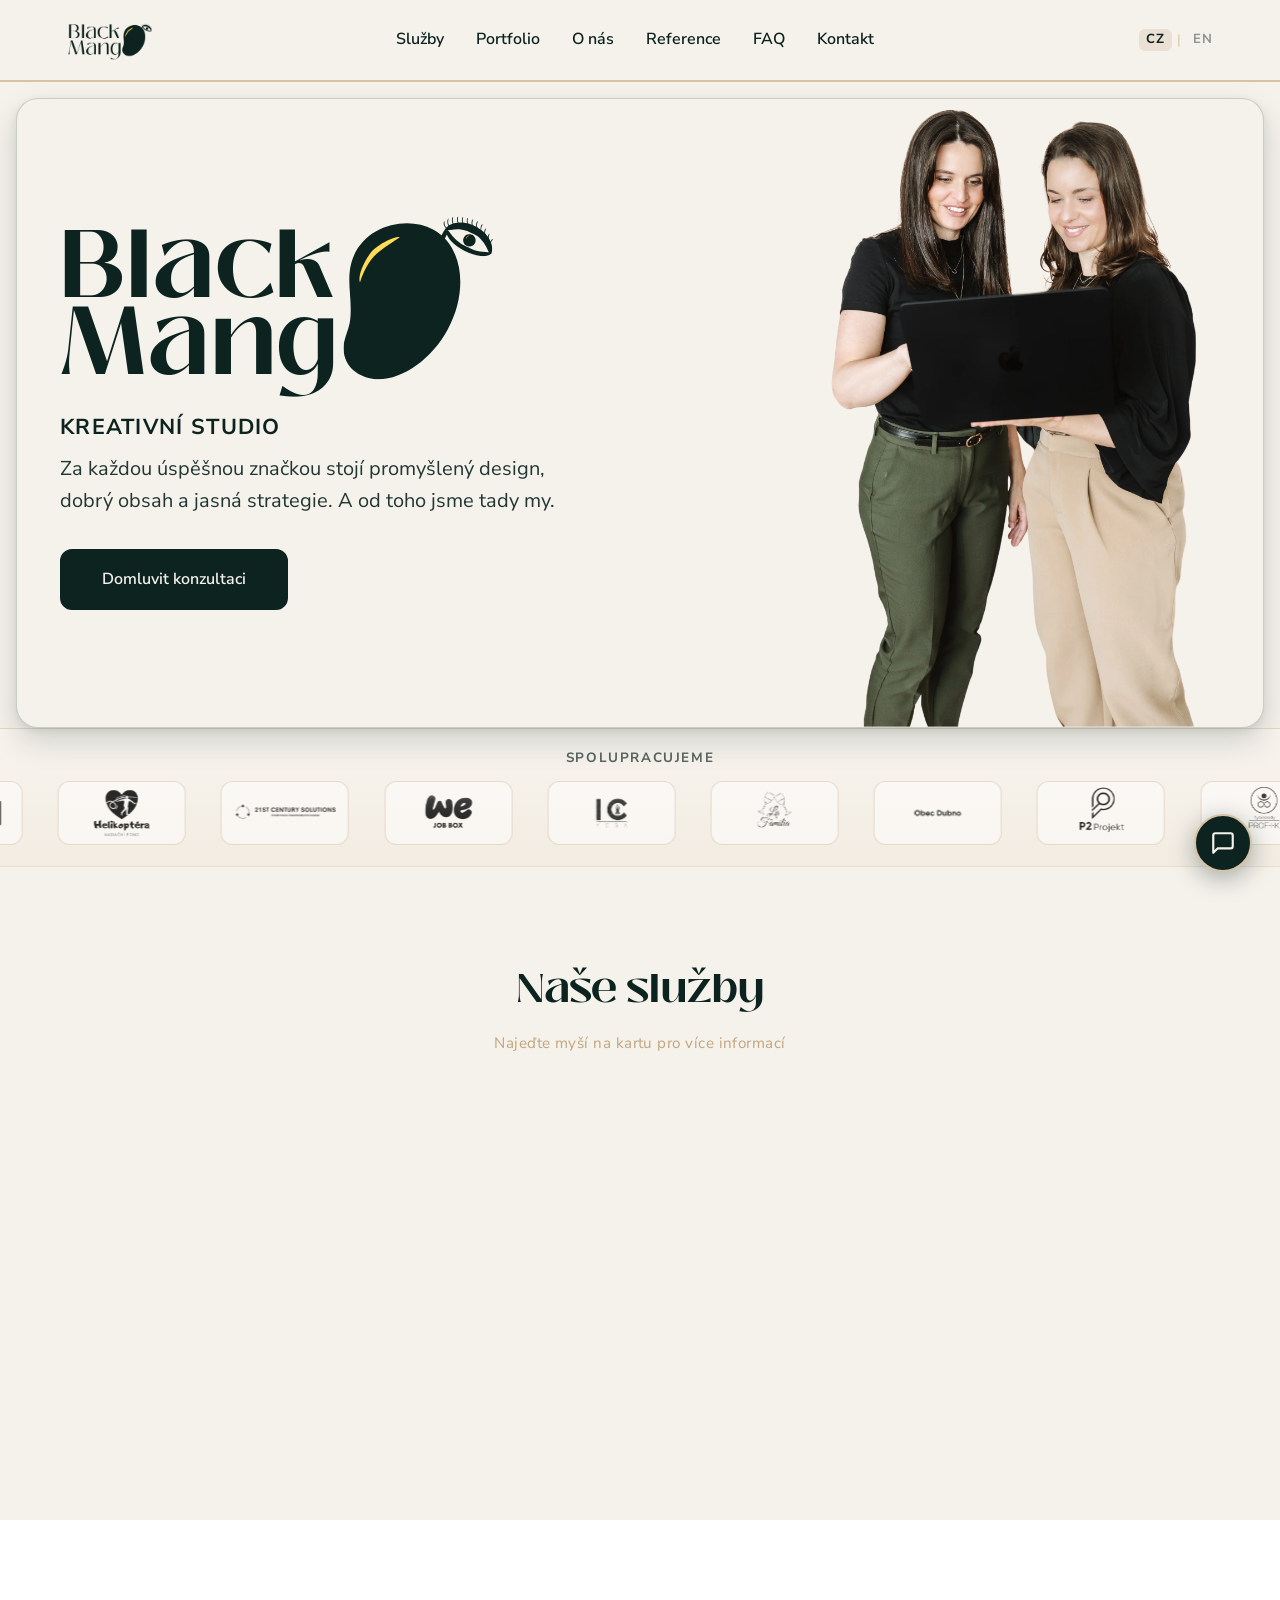
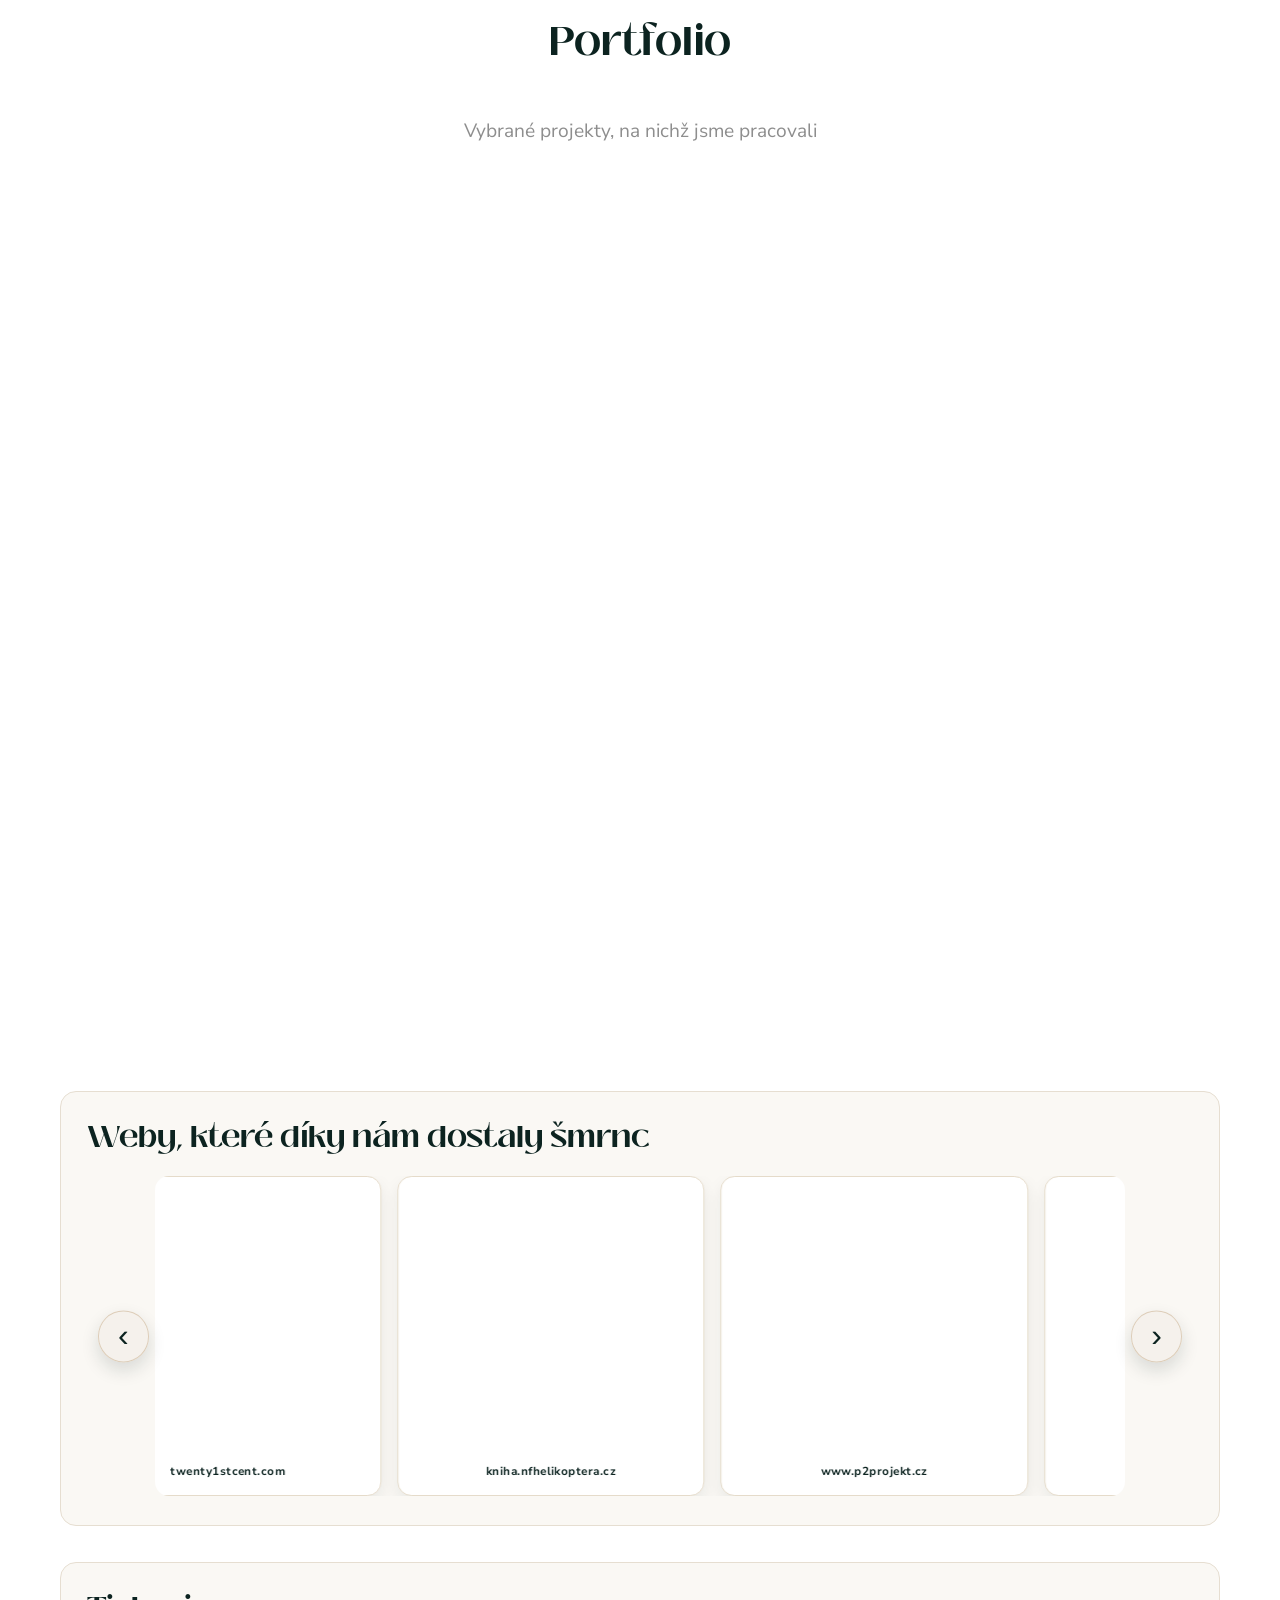
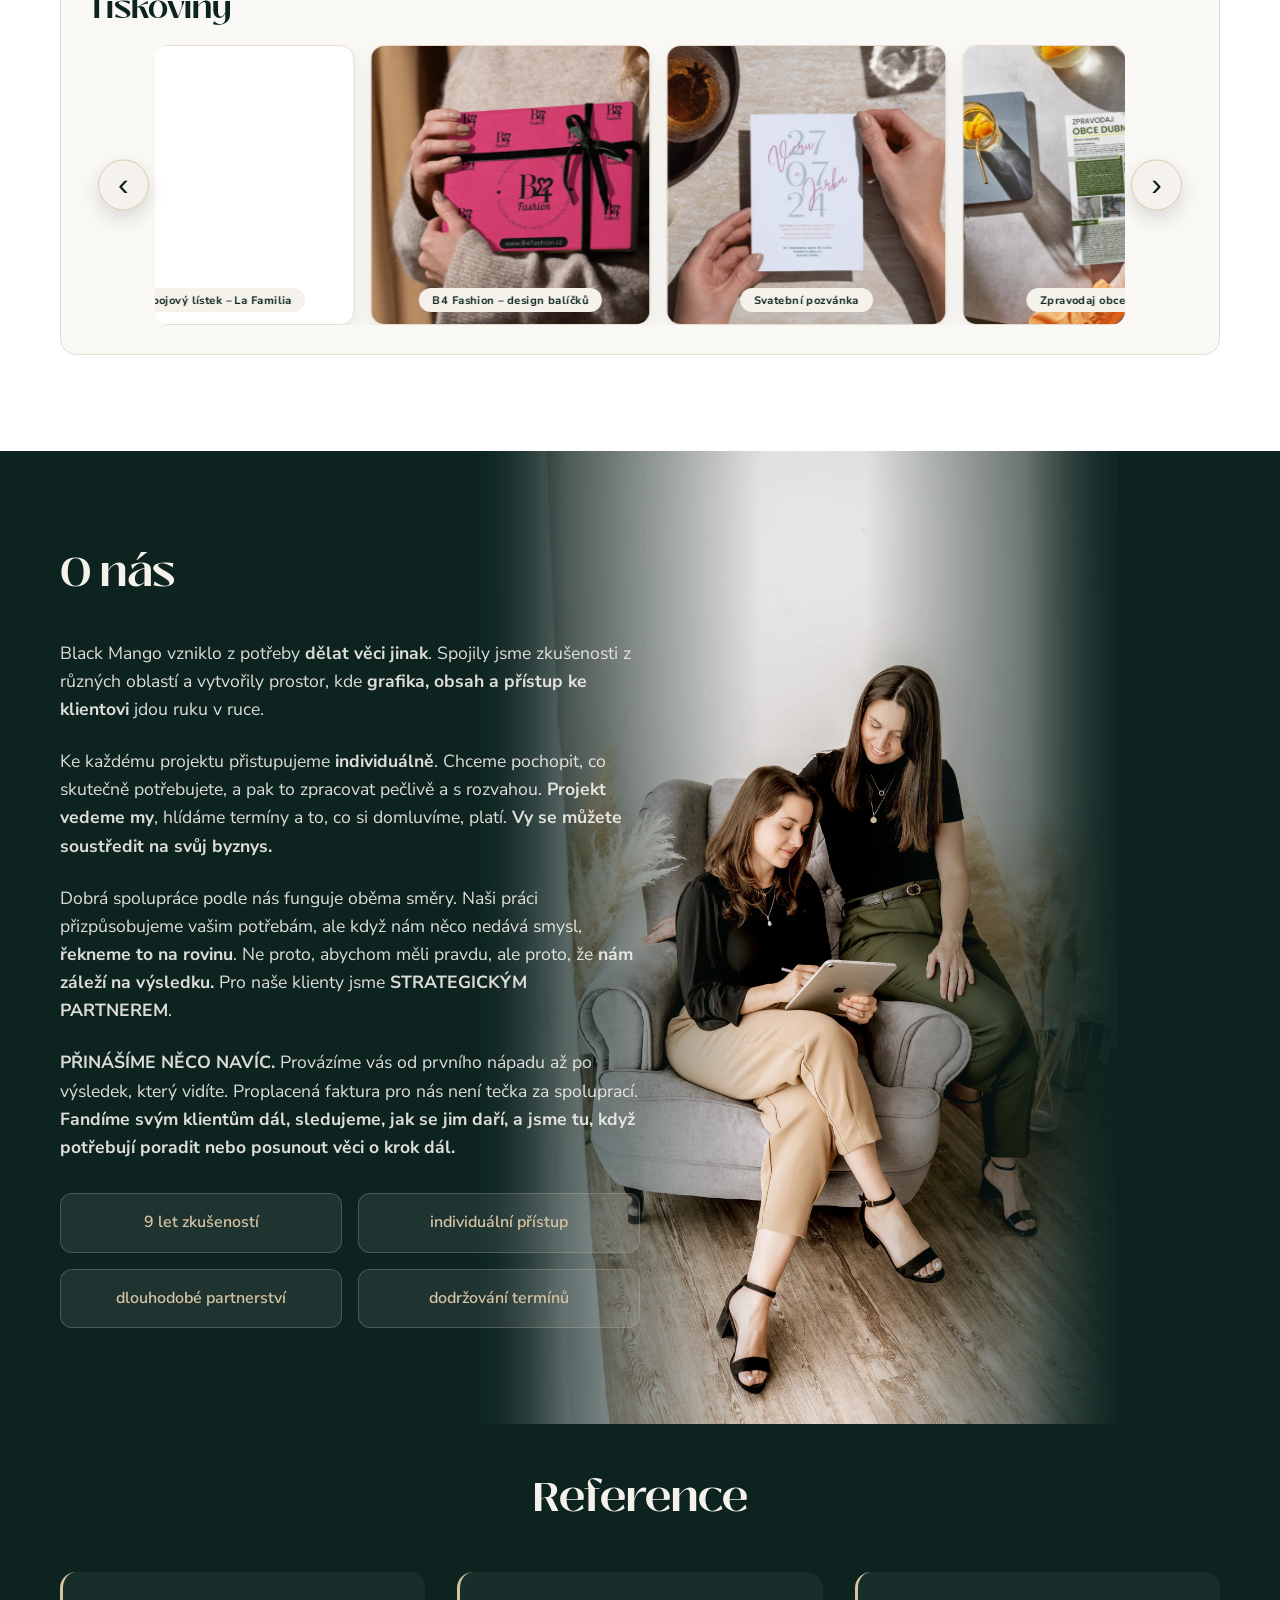
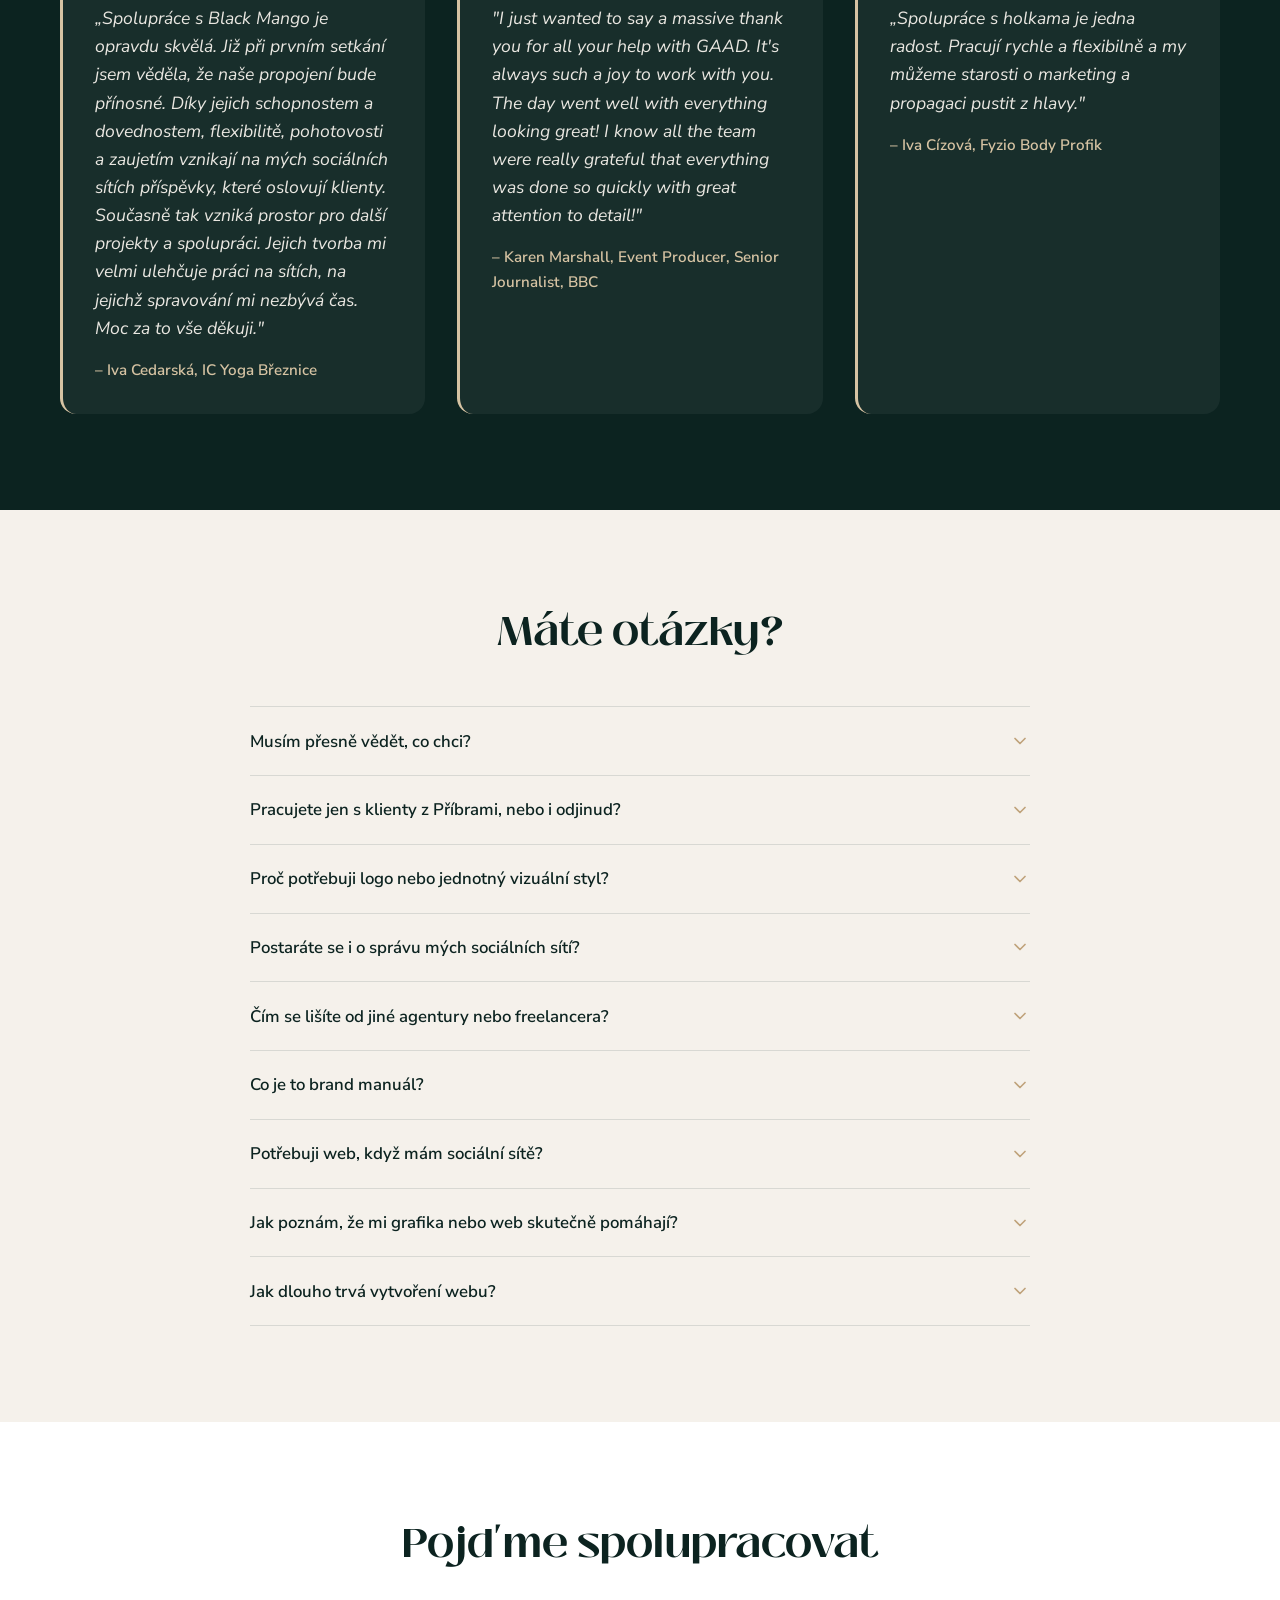
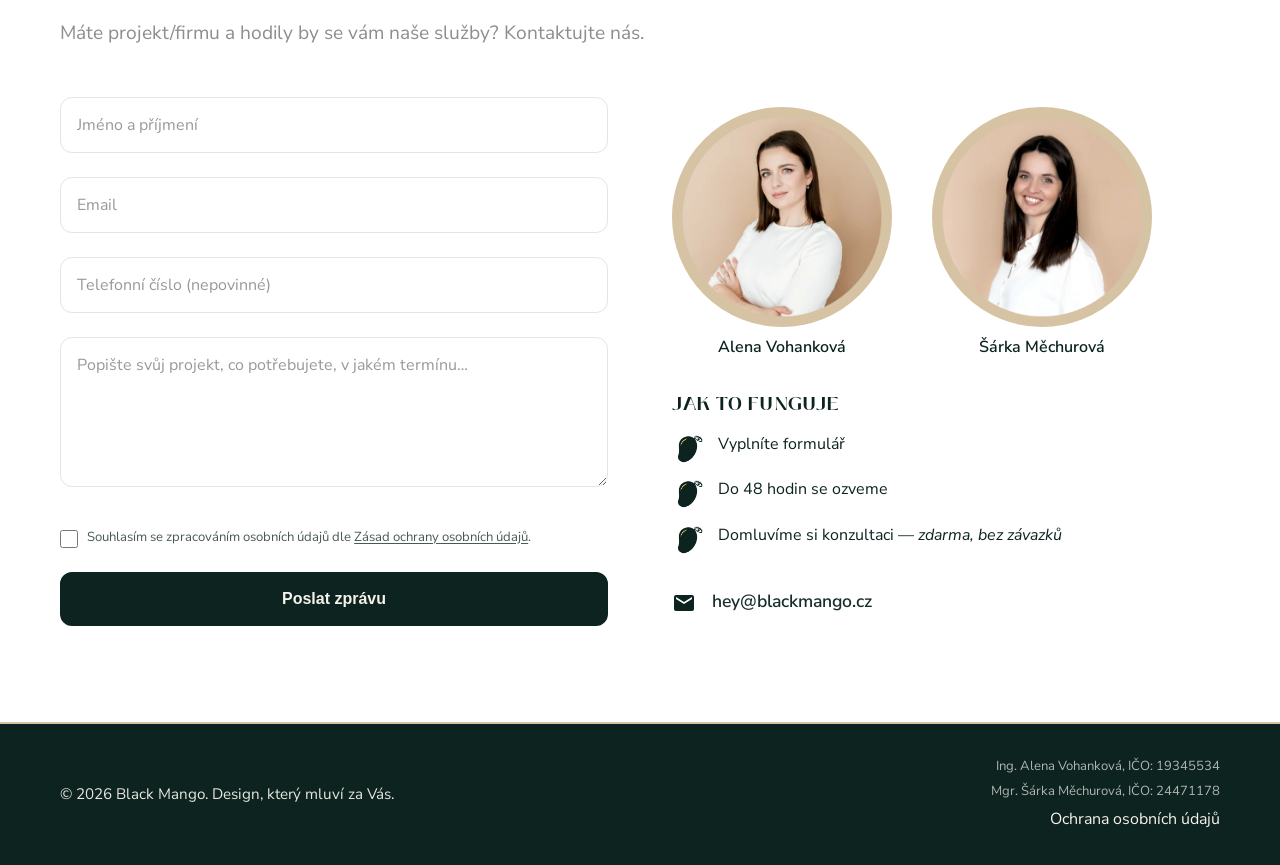
==== commit faf7f4bb: "reorder partnerů a horizontal scroll na mobilu" ====
--- a/index.html
+++ b/index.html
@@ -188,11 +188,17 @@
         <div class="partners-marquee-viewport">
             <div class="partners-marquee-track">
                 <div class="partners-marquee-group">
+                   <a class="partner-logo" href="https://bbc.co.uk" target="_blank" rel="noopener noreferrer" aria-label="Dětská skupina Dubinka">
+                        <img src="assets/partners/bbc.webp" alt="Dětská skupina Dubinka" loading="lazy" decoding="async">
+                    </a>
+                    <a class="partner-logo" href="https://kniha.nfhelikoptera.cz" target="_blank" rel="noopener noreferrer" aria-label="Nadační fond Helikoptéra">
+                        <img src="assets/partners/helikoptera.webp" alt="Nadační fond Helikoptéra" loading="lazy" decoding="async">
+                    </a>
                     <a class="partner-logo" href="https://twenty1stcent.com" target="_blank" rel="noopener noreferrer" aria-label="Twenty First Century Solutions">
                         <img src="assets/partners/21stcenturysolutions.webp" alt="Twenty First Century Solutions" loading="lazy" decoding="async">
                     </a>
-                    <a class="partner-logo" href="https://kniha.nfhelikoptera.cz" target="_blank" rel="noopener noreferrer" aria-label="Nadační fond Helikoptéra">
-                        <img src="assets/partners/helikoptera.webp" alt="Nadační fond Helikoptéra" loading="lazy" decoding="async">
+                    <a class="partner-logo" href="https://wejobbox.com" target="_blank" rel="noopener noreferrer" aria-label="We Jobbox">
+                        <img src="assets/partners/wejobbox.webp" alt="We Jobbox" loading="lazy" decoding="async">
                     </a>
                     <a class="partner-logo" href="https://ic-yoga.cz" target="_blank" rel="noopener noreferrer" aria-label="IC Yoga">
                         <img src="assets/partners/ic-yoga.webp" alt="IC Yoga" loading="lazy" decoding="async">
@@ -208,10 +214,7 @@
                     </a>
                     <a class="partner-logo" href="https://fyziobodyprofik.cz" target="_blank" rel="noopener noreferrer" aria-label="Fyzio Body Profik">
                         <img src="assets/partners/fyziobodyprofik.webp" alt="Fyzio Body Profik" loading="lazy" decoding="async">
-                    </a>
-                    <a class="partner-logo" href="https://bbc.co.uk" target="_blank" rel="noopener noreferrer" aria-label="Dětská skupina Dubinka">
-                        <img src="assets/partners/bbc.webp" alt="Dětská skupina Dubinka" loading="lazy" decoding="async">
-                    </a>
+                    </a>                    
                     <a class="partner-logo" href="https://porodnikurzy.cz" target="_blank" rel="noopener noreferrer" aria-label="Porodní kurzy">
                         <img src="assets/partners/porodnikurzy.webp" alt="Porodní kurzy" loading="lazy" decoding="async">
                     </a>
@@ -229,21 +232,23 @@
                     </a>
                     <span class="partner-logo partner-logo-static" aria-label="Vlasoteka">
                         <img src="assets/partners/vlasoteka.webp" alt="Vlasoteka" loading="lazy" decoding="async">
-                    </span>
-                    <a class="partner-logo" href="https://wejobbox.com" target="_blank" rel="noopener noreferrer" aria-label="We Jobbox">
-                        <img src="assets/partners/wejobbox.webp" alt="We Jobbox" loading="lazy" decoding="async">
-                    </a>
+                    </span>                    
                     <a class="partner-logo" href="https://www.pavelsnobl.cz" target="_blank" rel="noopener noreferrer" aria-label="Pavel Šnobl - Tax Advisor">
                         <img src="assets/partners/pavel-snobl.webp" alt="Pavel Šnobl - Tax Advisor" loading="lazy" decoding="async">
                     </a>
                 </div>
 
                 <div class="partners-marquee-group" aria-hidden="true">
+                    <a class="partner-logo" href="https://bbc.co.uk" target="_blank" rel="noopener noreferrer" tabindex="-1">
+                        <img src="assets/partners/bbc.webp" alt="" loading="lazy" decoding="async">
+                    <a class="partner-logo" href="https://kniha.nfhelikoptera.cz" target="_blank" rel="noopener noreferrer" tabindex="-1">
+                        <img src="assets/partners/helikoptera.webp" alt="" loading="lazy" decoding="async">
+                    </a>
                     <a class="partner-logo" href="https://twenty1stcent.com" target="_blank" rel="noopener noreferrer" tabindex="-1">
                         <img src="assets/partners/21stcenturysolutions.webp" alt="" loading="lazy" decoding="async">
                     </a>
-                    <a class="partner-logo" href="https://kniha.nfhelikoptera.cz" target="_blank" rel="noopener noreferrer" tabindex="-1">
-                        <img src="assets/partners/helikoptera.webp" alt="" loading="lazy" decoding="async">
+                    <a class="partner-logo" href="https://wejobbox.com" target="_blank" rel="noopener noreferrer" tabindex="-1">
+                        <img src="assets/partners/wejobbox.webp" alt="" loading="lazy" decoding="async">
                     </a>
                     <a class="partner-logo" href="https://ic-yoga.cz" target="_blank" rel="noopener noreferrer" tabindex="-1">
                         <img src="assets/partners/ic-yoga.webp" alt="" loading="lazy" decoding="async">
@@ -259,9 +264,7 @@
                     </a>
                     <a class="partner-logo" href="https://fyziobodyprofik.cz" target="_blank" rel="noopener noreferrer" tabindex="-1">
                         <img src="assets/partners/fyziobodyprofik.webp" alt="" loading="lazy" decoding="async">
-                    </a>
-                    <a class="partner-logo" href="https://bbc.co.uk" target="_blank" rel="noopener noreferrer" tabindex="-1">
-                        <img src="assets/partners/bbc.webp" alt="" loading="lazy" decoding="async">
+                    </a>                    
                     </a>
                     <a class="partner-logo" href="https://porodnikurzy.cz" target="_blank" rel="noopener noreferrer" tabindex="-1">
                         <img src="assets/partners/porodnikurzy.webp" alt="" loading="lazy" decoding="async">
@@ -280,10 +283,7 @@
                     </a>
                     <span class="partner-logo partner-logo-static" aria-hidden="true">
                         <img src="assets/partners/vlasoteka.webp" alt="" loading="lazy" decoding="async">
-                    </span>
-                    <a class="partner-logo" href="https://wejobbox.com" target="_blank" rel="noopener noreferrer" tabindex="-1">
-                        <img src="assets/partners/wejobbox.webp" alt="" loading="lazy" decoding="async">
-                    </a>
+                    </span>                    
                     <a class="partner-logo" href="https://www.pavelsnobl.cz" target="_blank" rel="noopener noreferrer" tabindex="-1">
                         <img src="assets/partners/pavel-snobl.webp" alt="" loading="lazy" decoding="async">
                     </a>
--- a/styles.css
+++ b/styles.css
@@ -415,6 +415,7 @@
     gap: 0;
     transform: translate3d(0, 0, 0);
     will-change: transform;
+    touch-action: pan-y;
 }
 
 .partners-marquee-group {
@@ -2063,6 +2064,10 @@
         gap: 1.4rem;
     }
 
+    .partners-marquee-group {
+        padding-right: 1.25rem;
+    }
+
     .partner-logo {
         width: clamp(170px, 52vw, 220px);
         height: 88px;
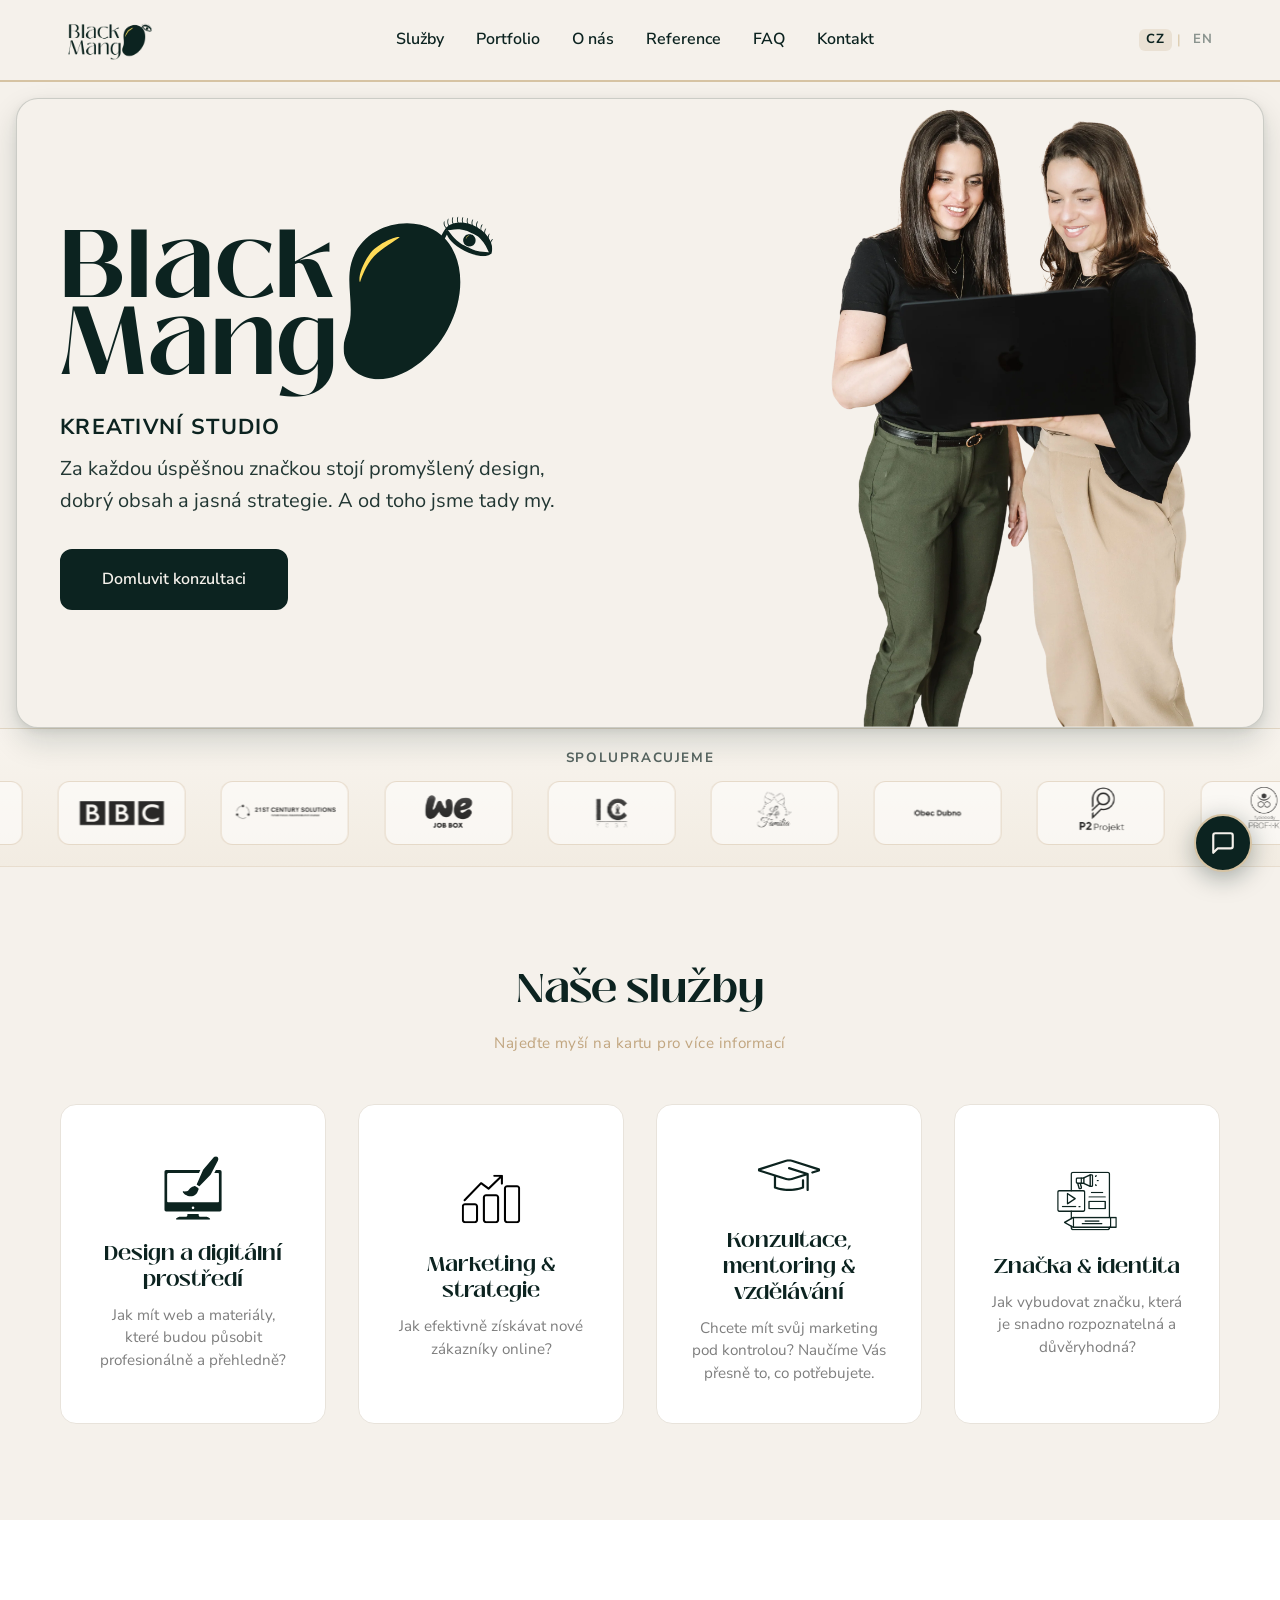
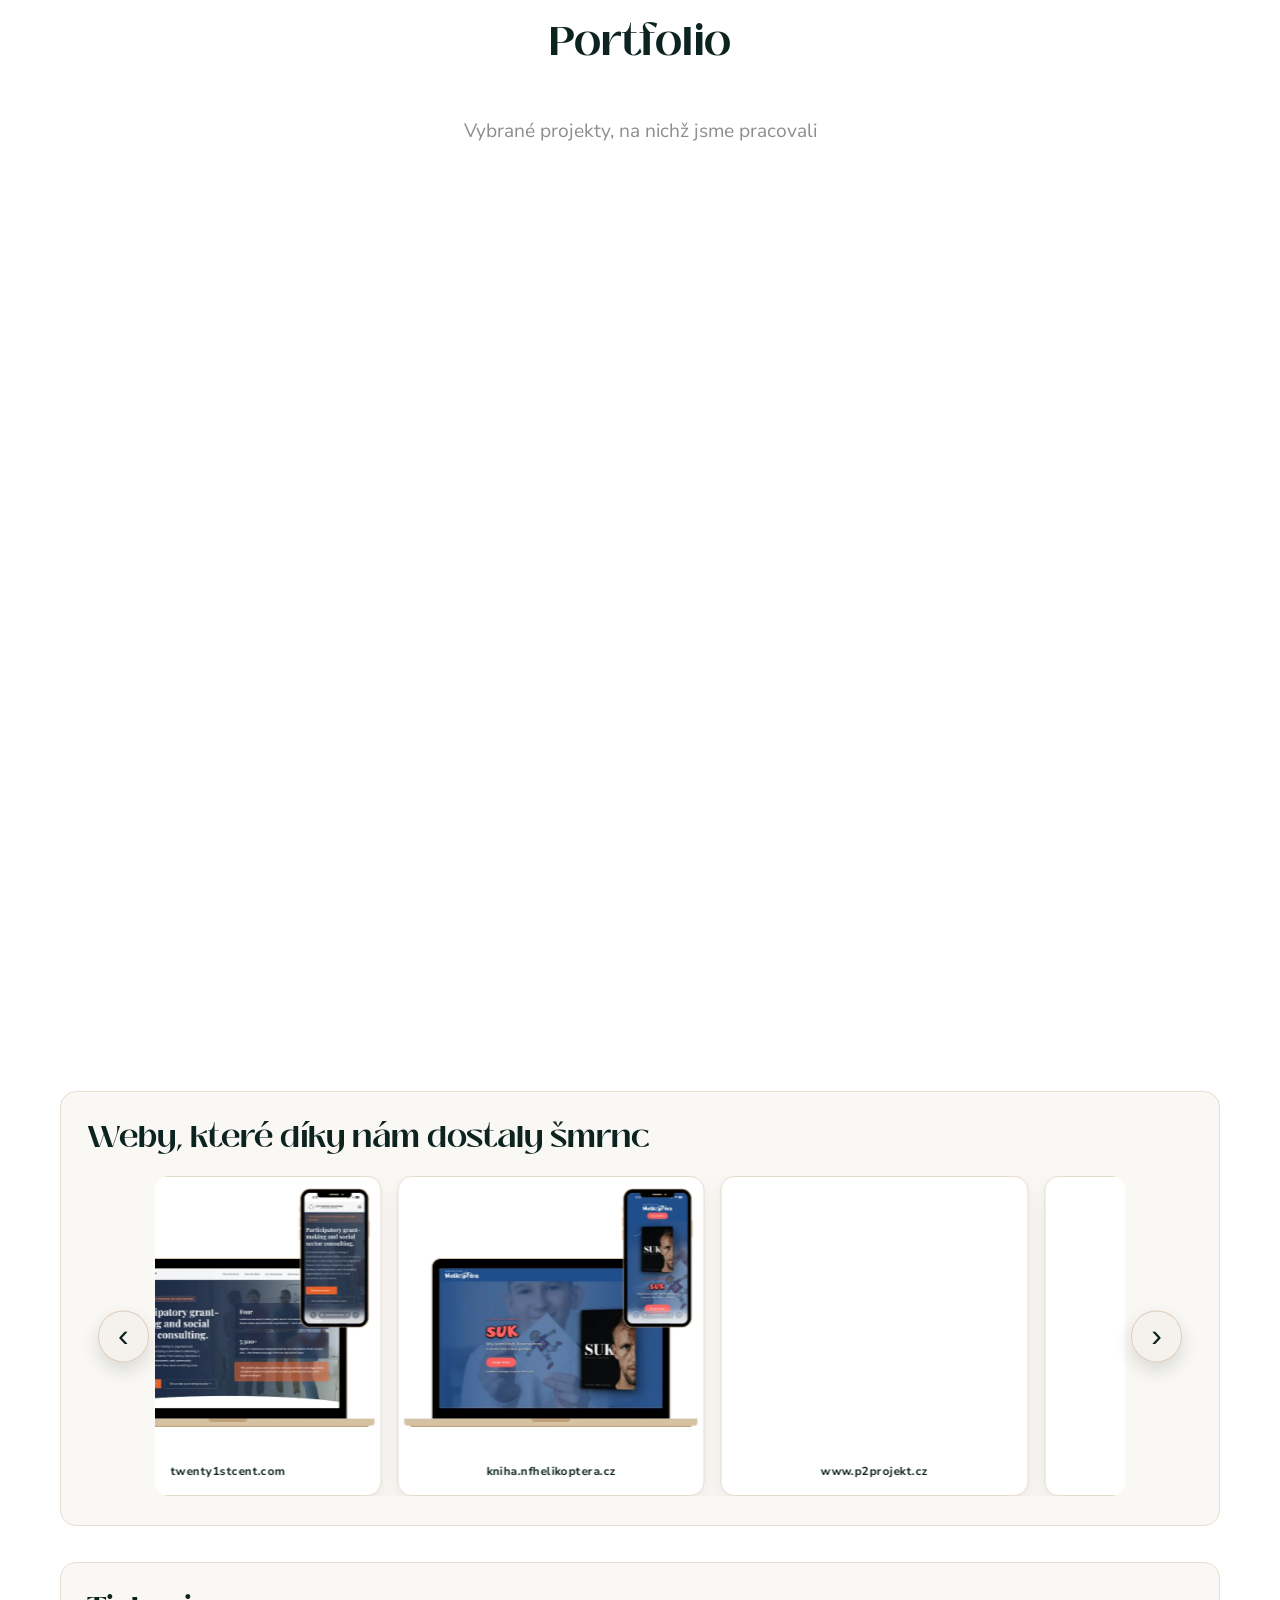
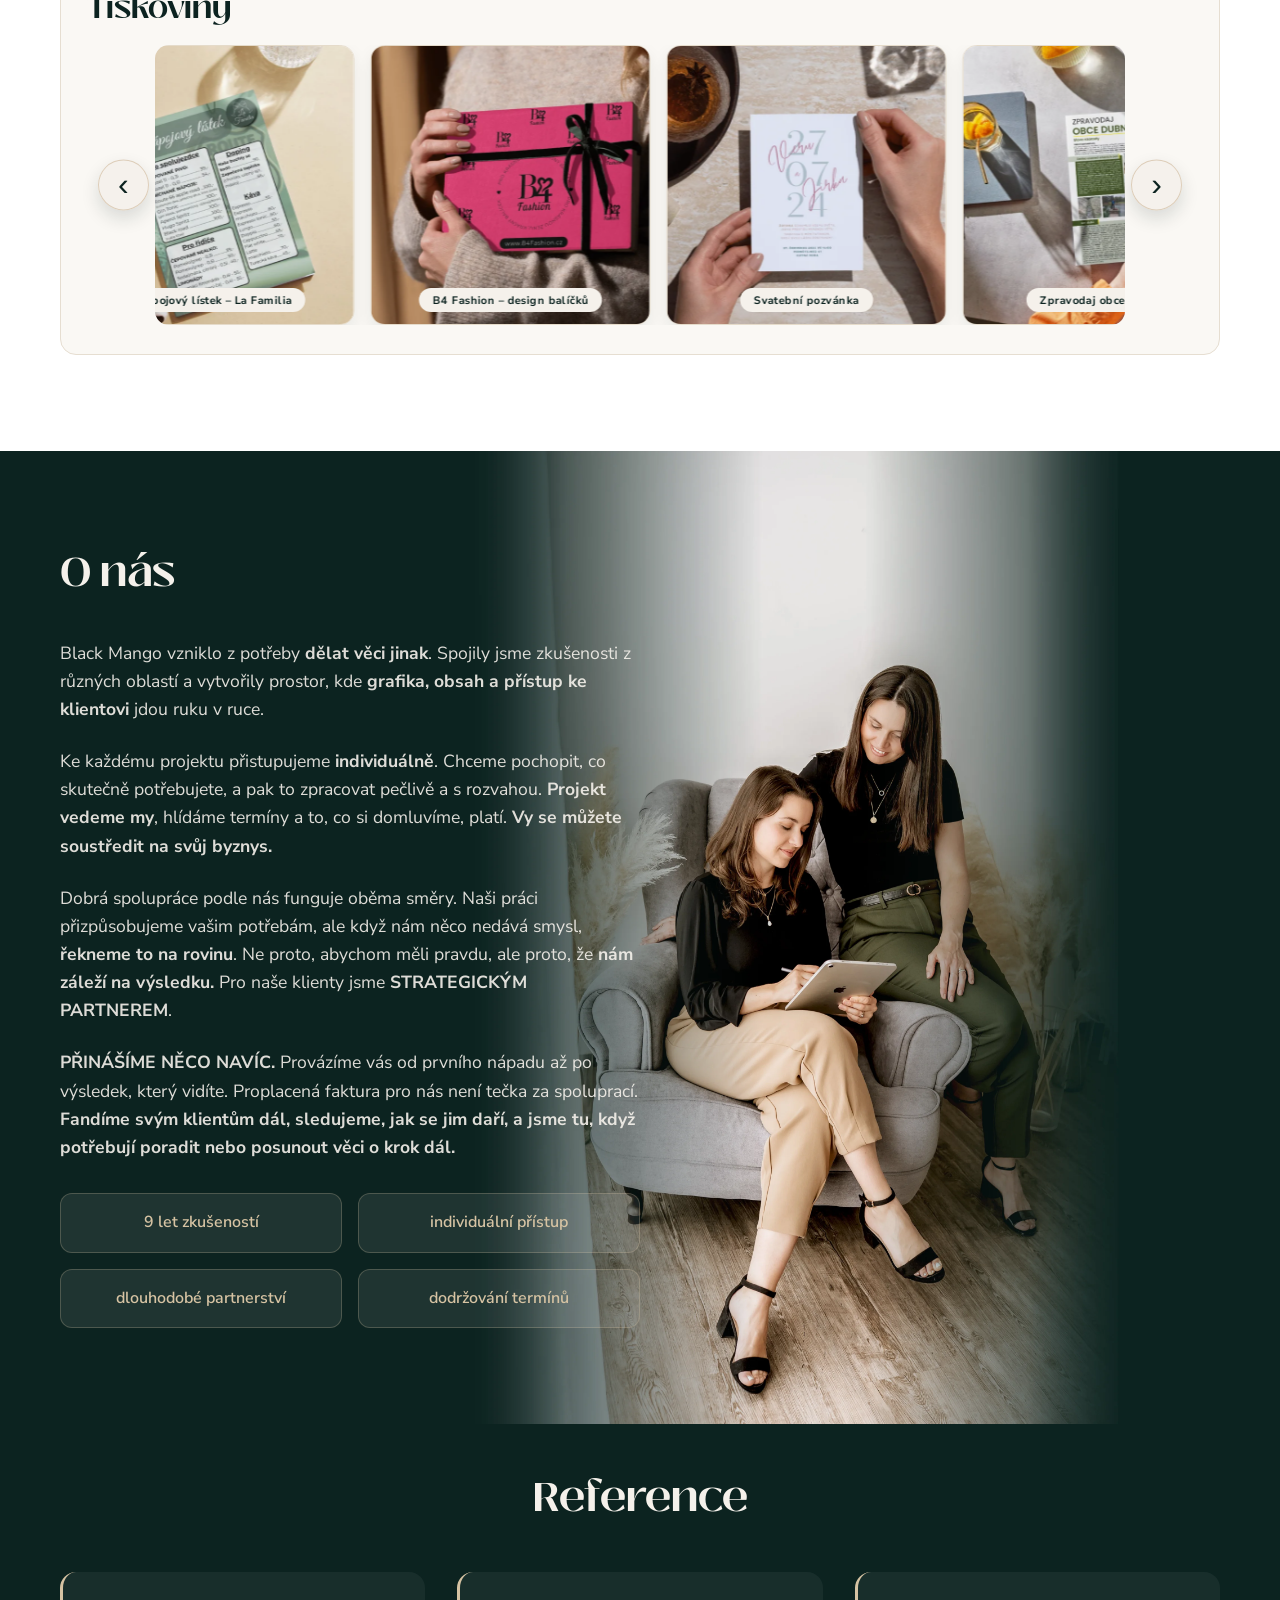
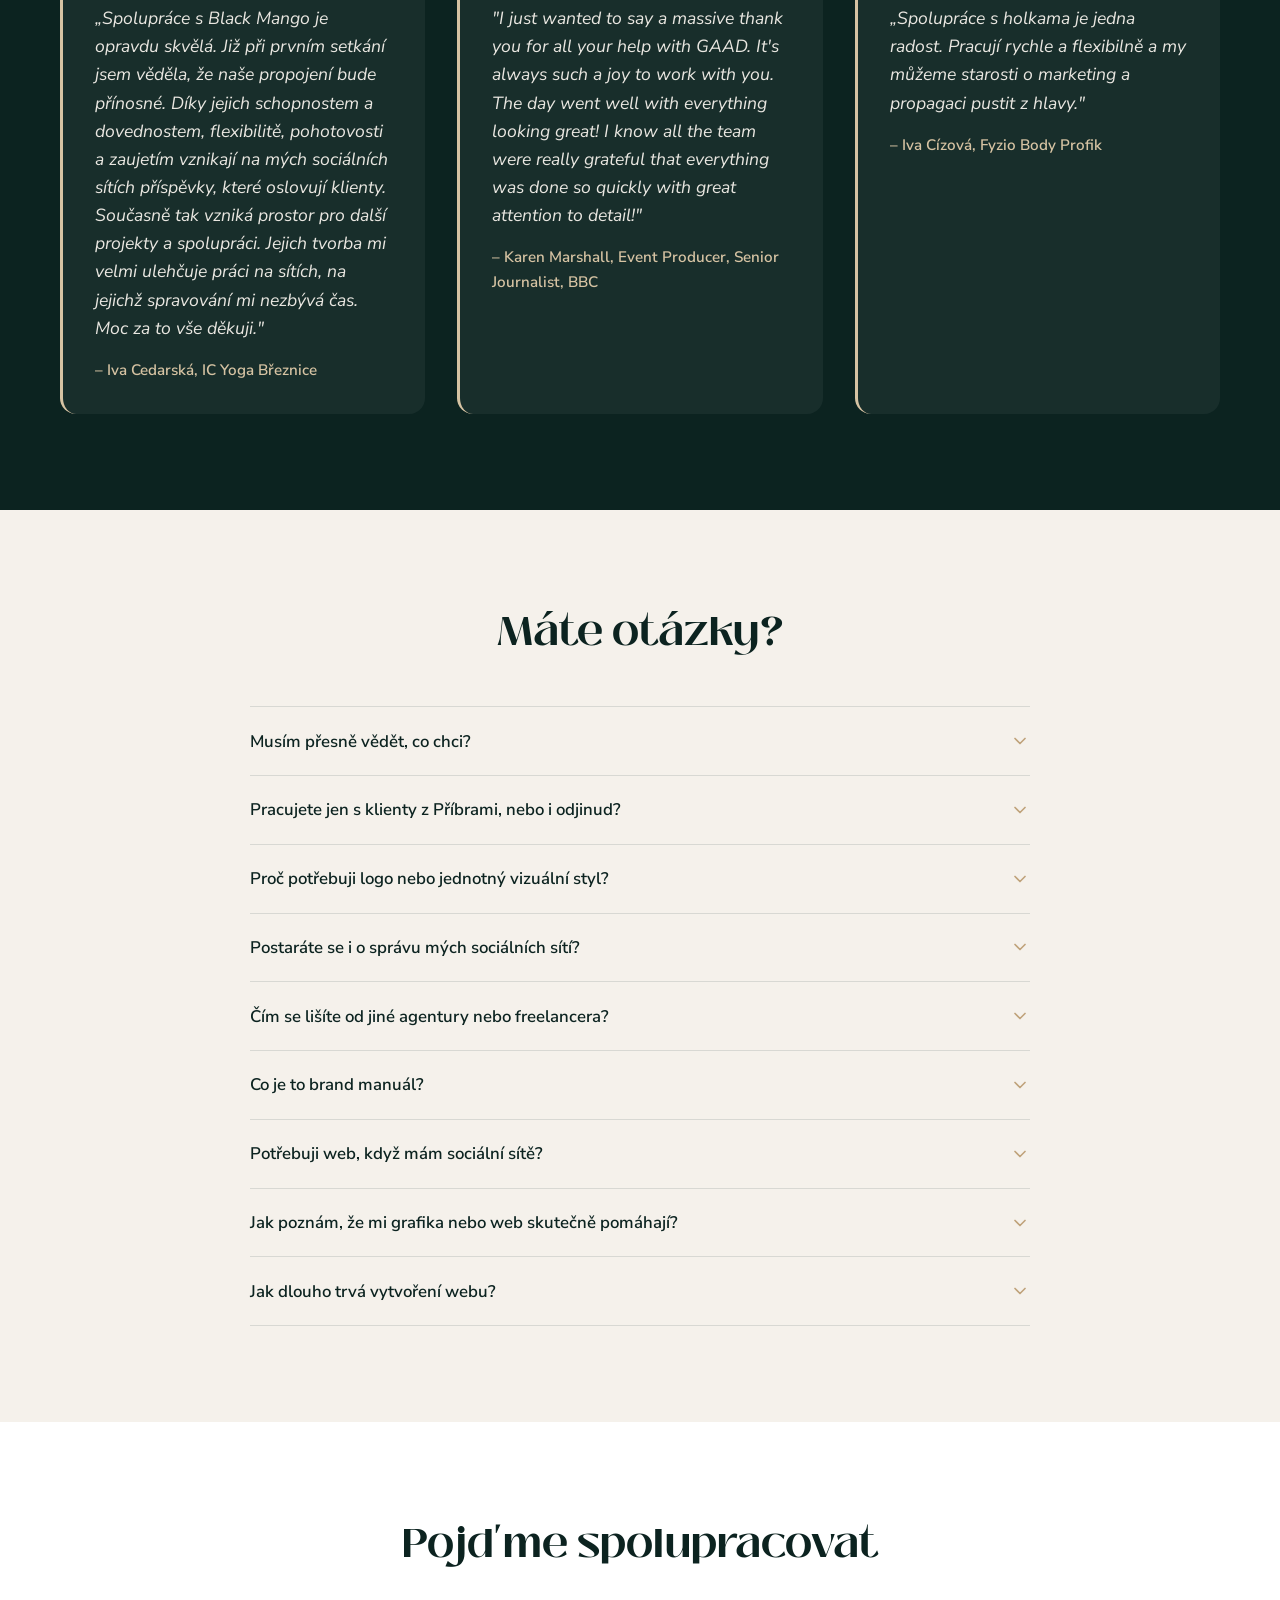
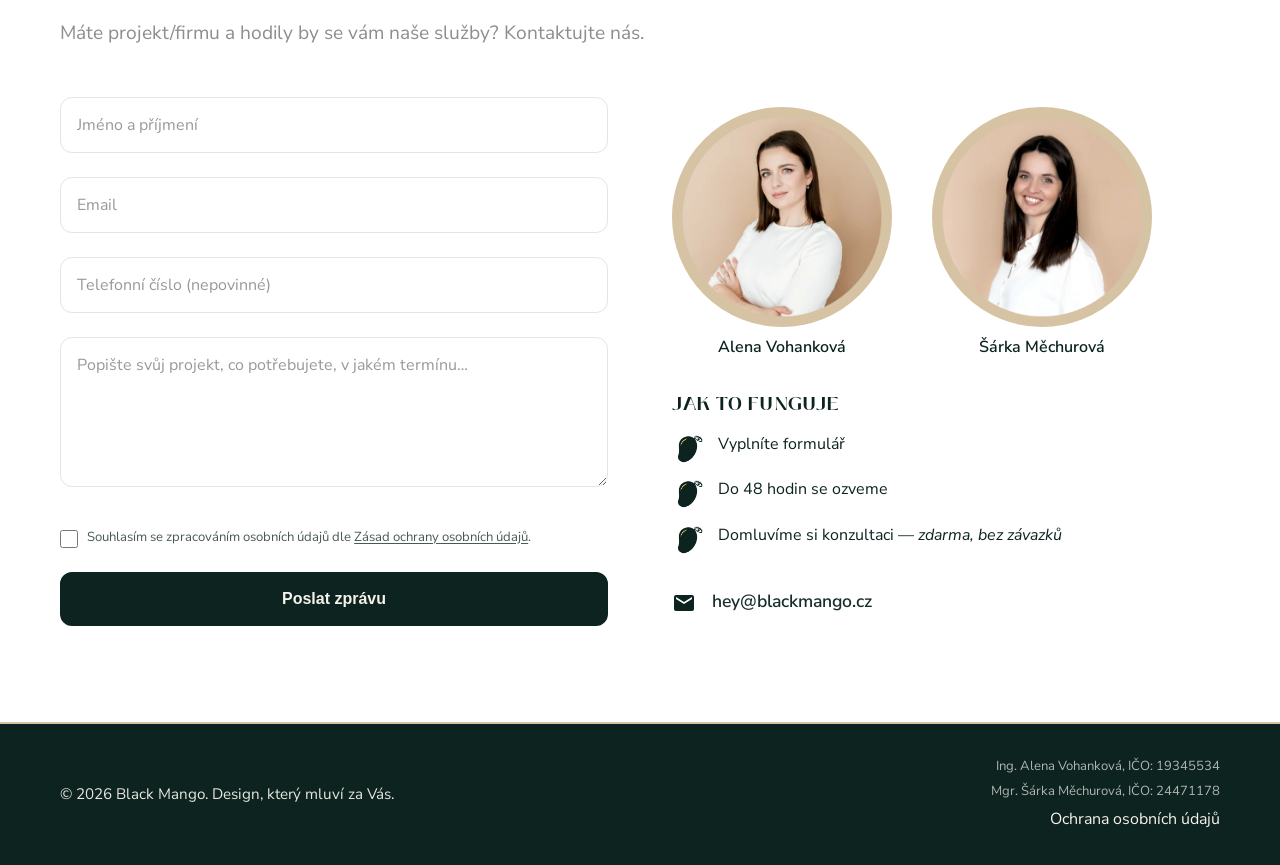
==== commit 948bf7fc: "bbc seccond" ====
--- a/index.html
+++ b/index.html
@@ -188,12 +188,12 @@
         <div class="partners-marquee-viewport">
             <div class="partners-marquee-track">
                 <div class="partners-marquee-group">
-                   <a class="partner-logo" href="https://bbc.co.uk" target="_blank" rel="noopener noreferrer" aria-label="Dětská skupina Dubinka">
+                   <a class="partner-logo" href="https://kniha.nfhelikoptera.cz" target="_blank" rel="noopener noreferrer" aria-label="Nadační fond Helikoptéra">
+                        <img src="assets/partners/helikoptera.webp" alt="Nadační fond Helikoptéra" loading="lazy" decoding="async">
+                    </a>
+                    <a class="partner-logo" href="https://bbc.co.uk" target="_blank" rel="noopener noreferrer" aria-label="Dětská skupina Dubinka">
                         <img src="assets/partners/bbc.webp" alt="Dětská skupina Dubinka" loading="lazy" decoding="async">
-                    </a>
-                    <a class="partner-logo" href="https://kniha.nfhelikoptera.cz" target="_blank" rel="noopener noreferrer" aria-label="Nadační fond Helikoptéra">
-                        <img src="assets/partners/helikoptera.webp" alt="Nadační fond Helikoptéra" loading="lazy" decoding="async">
-                    </a>
+                    </a>                    
                     <a class="partner-logo" href="https://twenty1stcent.com" target="_blank" rel="noopener noreferrer" aria-label="Twenty First Century Solutions">
                         <img src="assets/partners/21stcenturysolutions.webp" alt="Twenty First Century Solutions" loading="lazy" decoding="async">
                     </a>
@@ -238,11 +238,12 @@
                     </a>
                 </div>
 
-                <div class="partners-marquee-group" aria-hidden="true">
+                <div class="partners-marquee-group" aria-hidden="true">                    
+                    <a class="partner-logo" href="https://kniha.nfhelikoptera.cz" target="_blank" rel="noopener noreferrer" tabindex="-1">
+                        <img src="assets/partners/helikoptera.webp" alt="" loading="lazy" decoding="async">
+                    </a>
                     <a class="partner-logo" href="https://bbc.co.uk" target="_blank" rel="noopener noreferrer" tabindex="-1">
                         <img src="assets/partners/bbc.webp" alt="" loading="lazy" decoding="async">
-                    <a class="partner-logo" href="https://kniha.nfhelikoptera.cz" target="_blank" rel="noopener noreferrer" tabindex="-1">
-                        <img src="assets/partners/helikoptera.webp" alt="" loading="lazy" decoding="async">
                     </a>
                     <a class="partner-logo" href="https://twenty1stcent.com" target="_blank" rel="noopener noreferrer" tabindex="-1">
                         <img src="assets/partners/21stcenturysolutions.webp" alt="" loading="lazy" decoding="async">
@@ -264,8 +265,7 @@
                     </a>
                     <a class="partner-logo" href="https://fyziobodyprofik.cz" target="_blank" rel="noopener noreferrer" tabindex="-1">
                         <img src="assets/partners/fyziobodyprofik.webp" alt="" loading="lazy" decoding="async">
-                    </a>                    
-                    </a>
+                    </a>                                        
                     <a class="partner-logo" href="https://porodnikurzy.cz" target="_blank" rel="noopener noreferrer" tabindex="-1">
                         <img src="assets/partners/porodnikurzy.webp" alt="" loading="lazy" decoding="async">
                     </a>
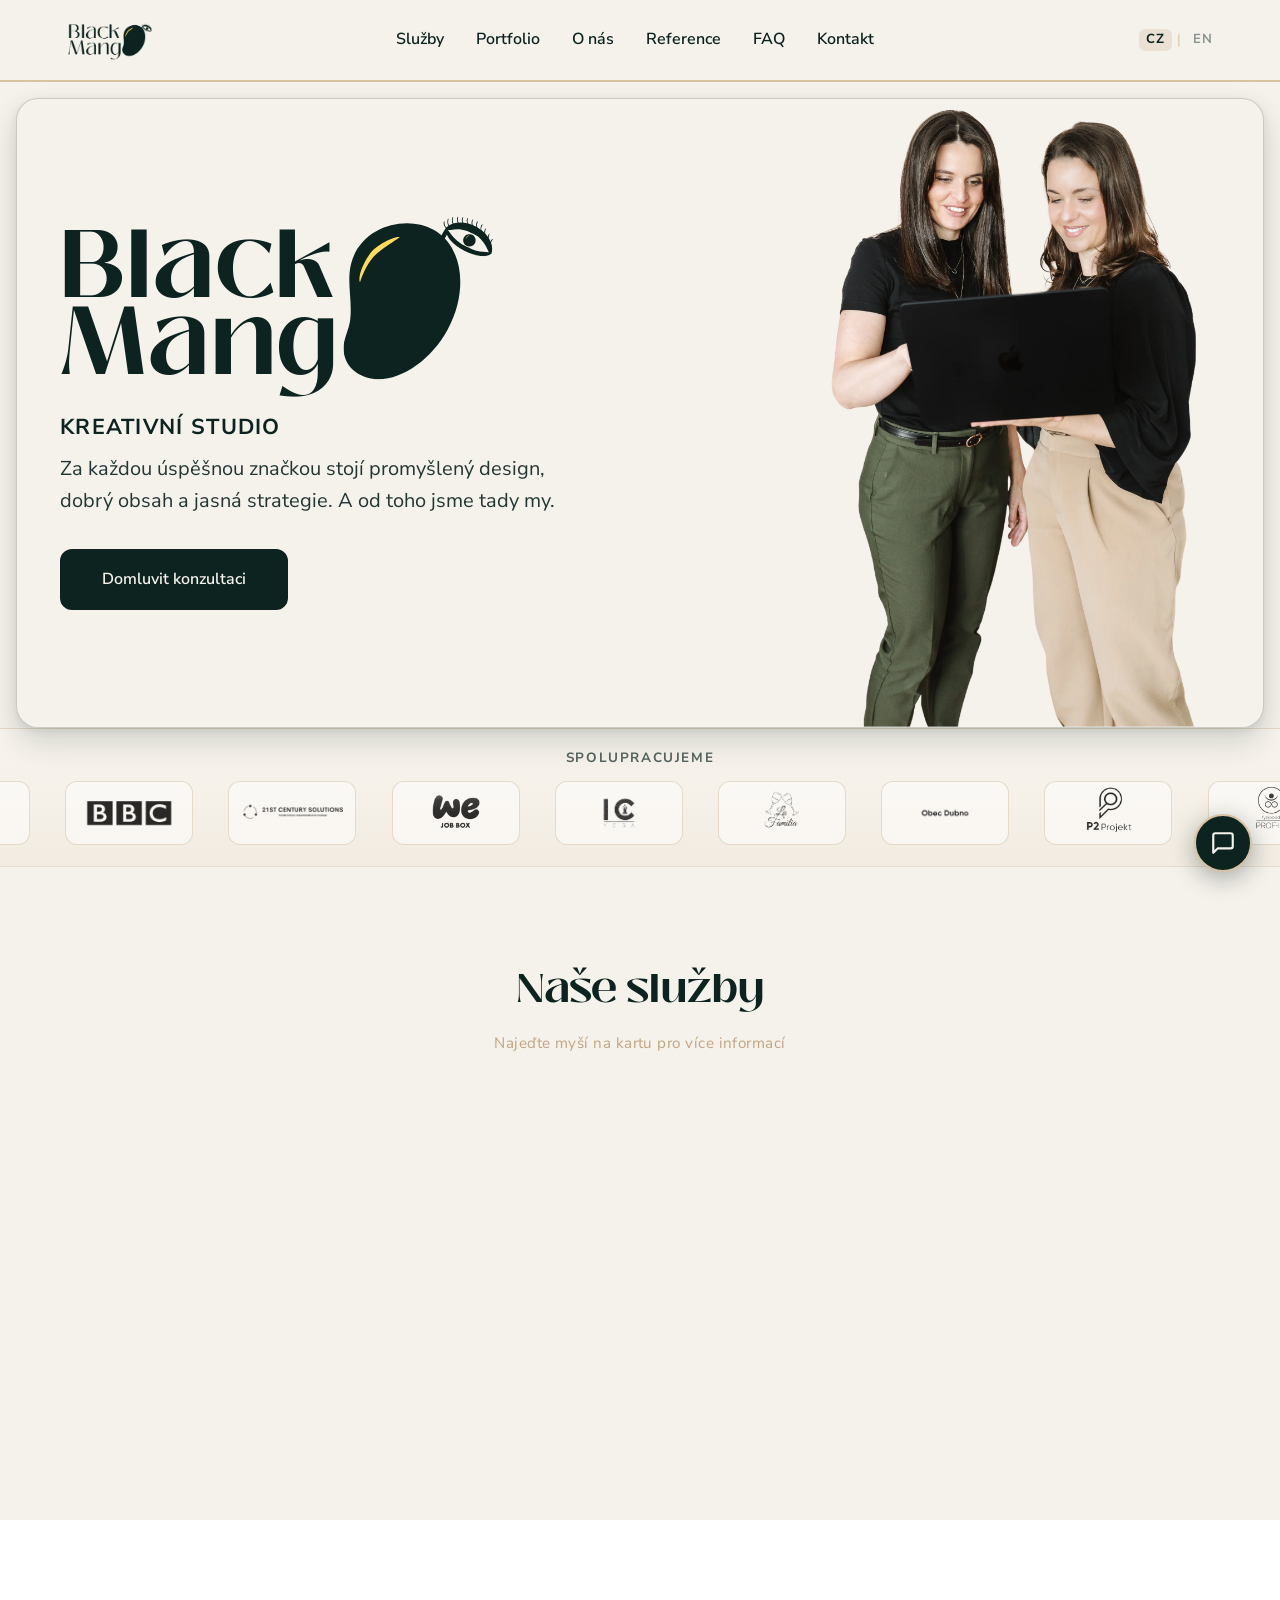
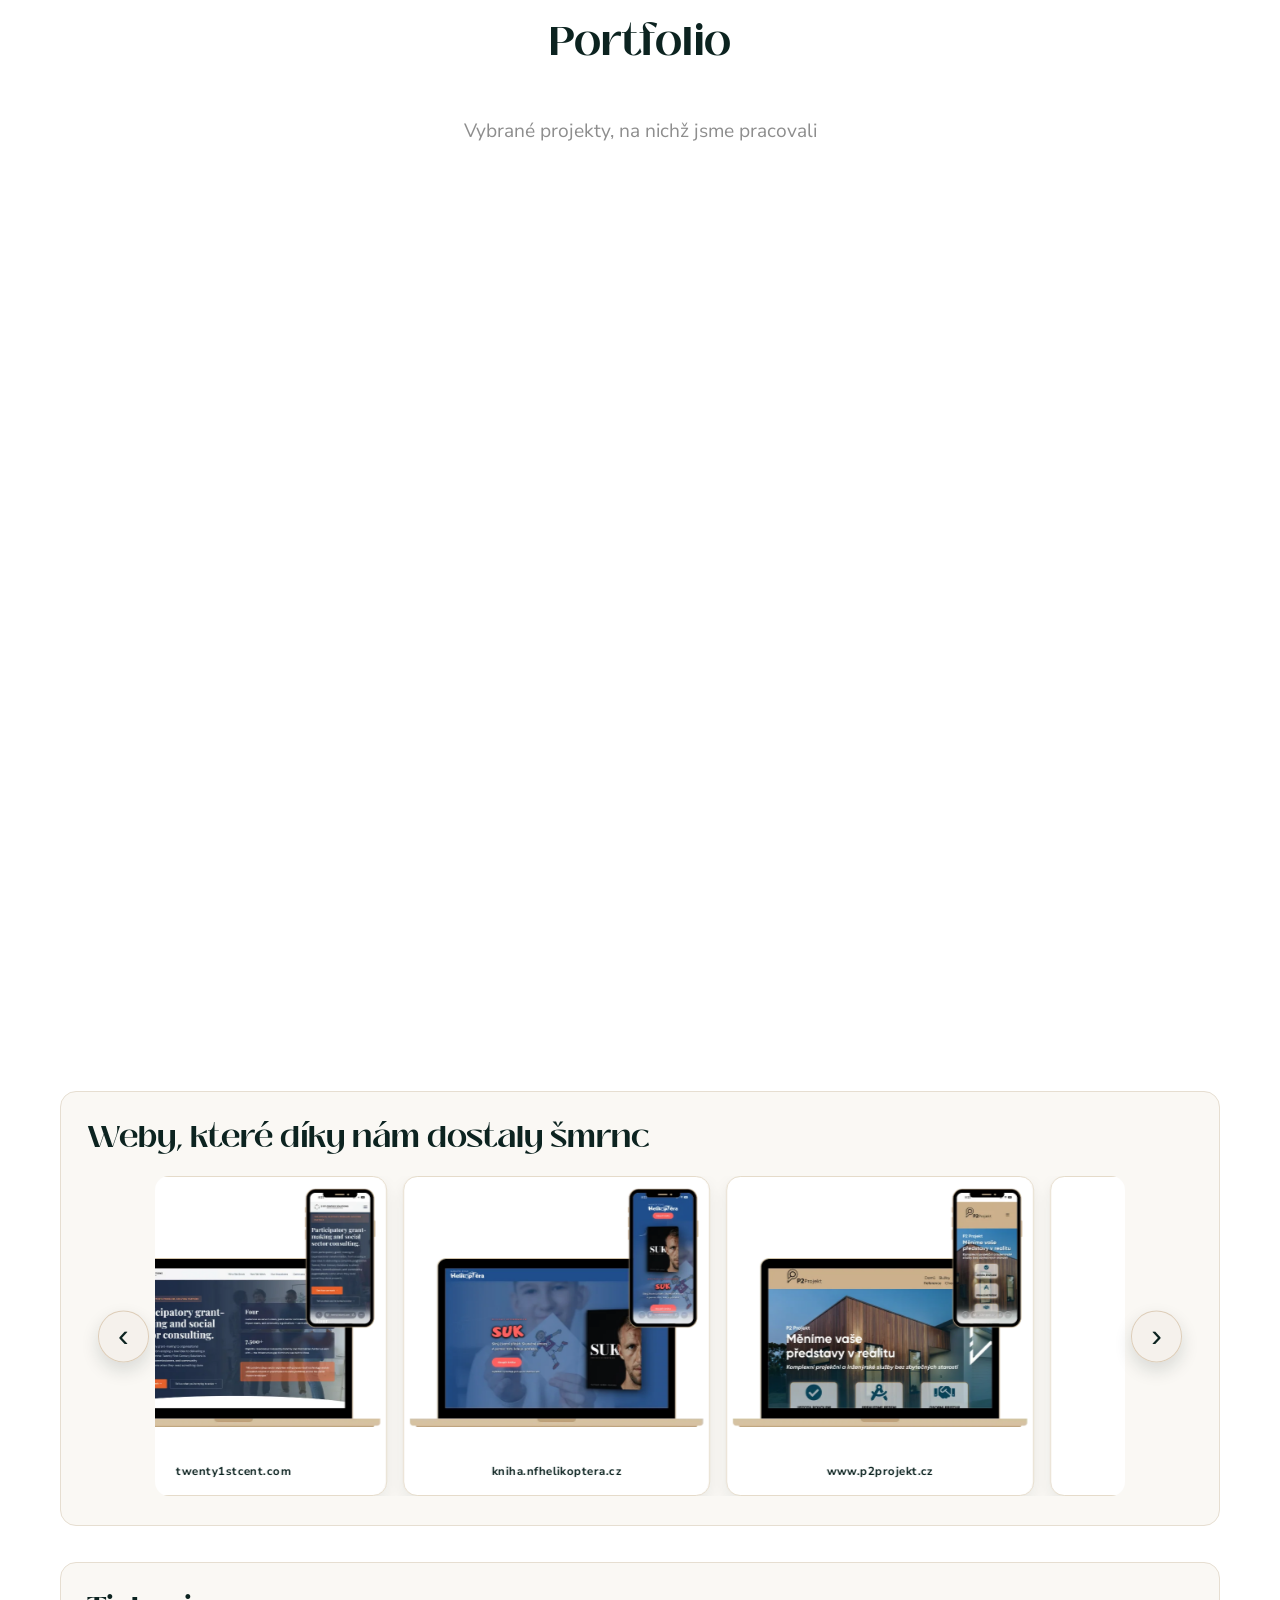
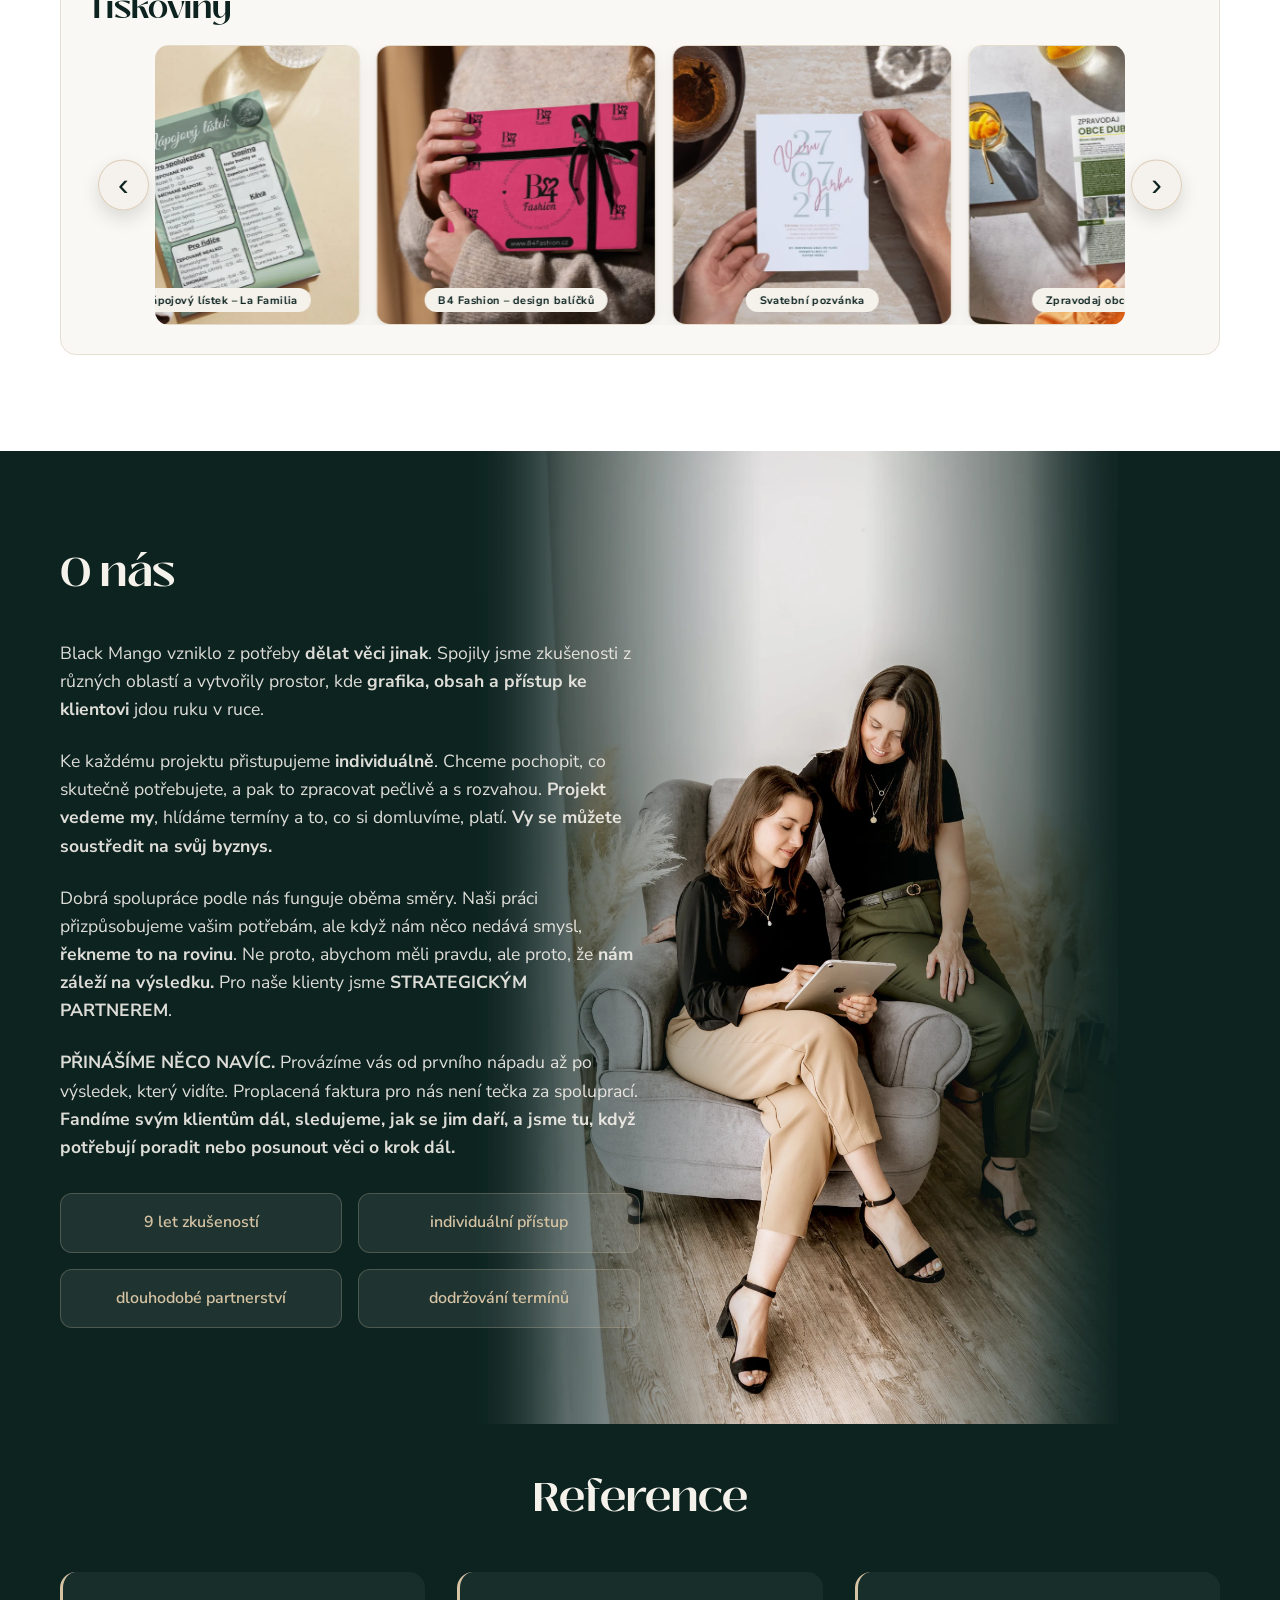
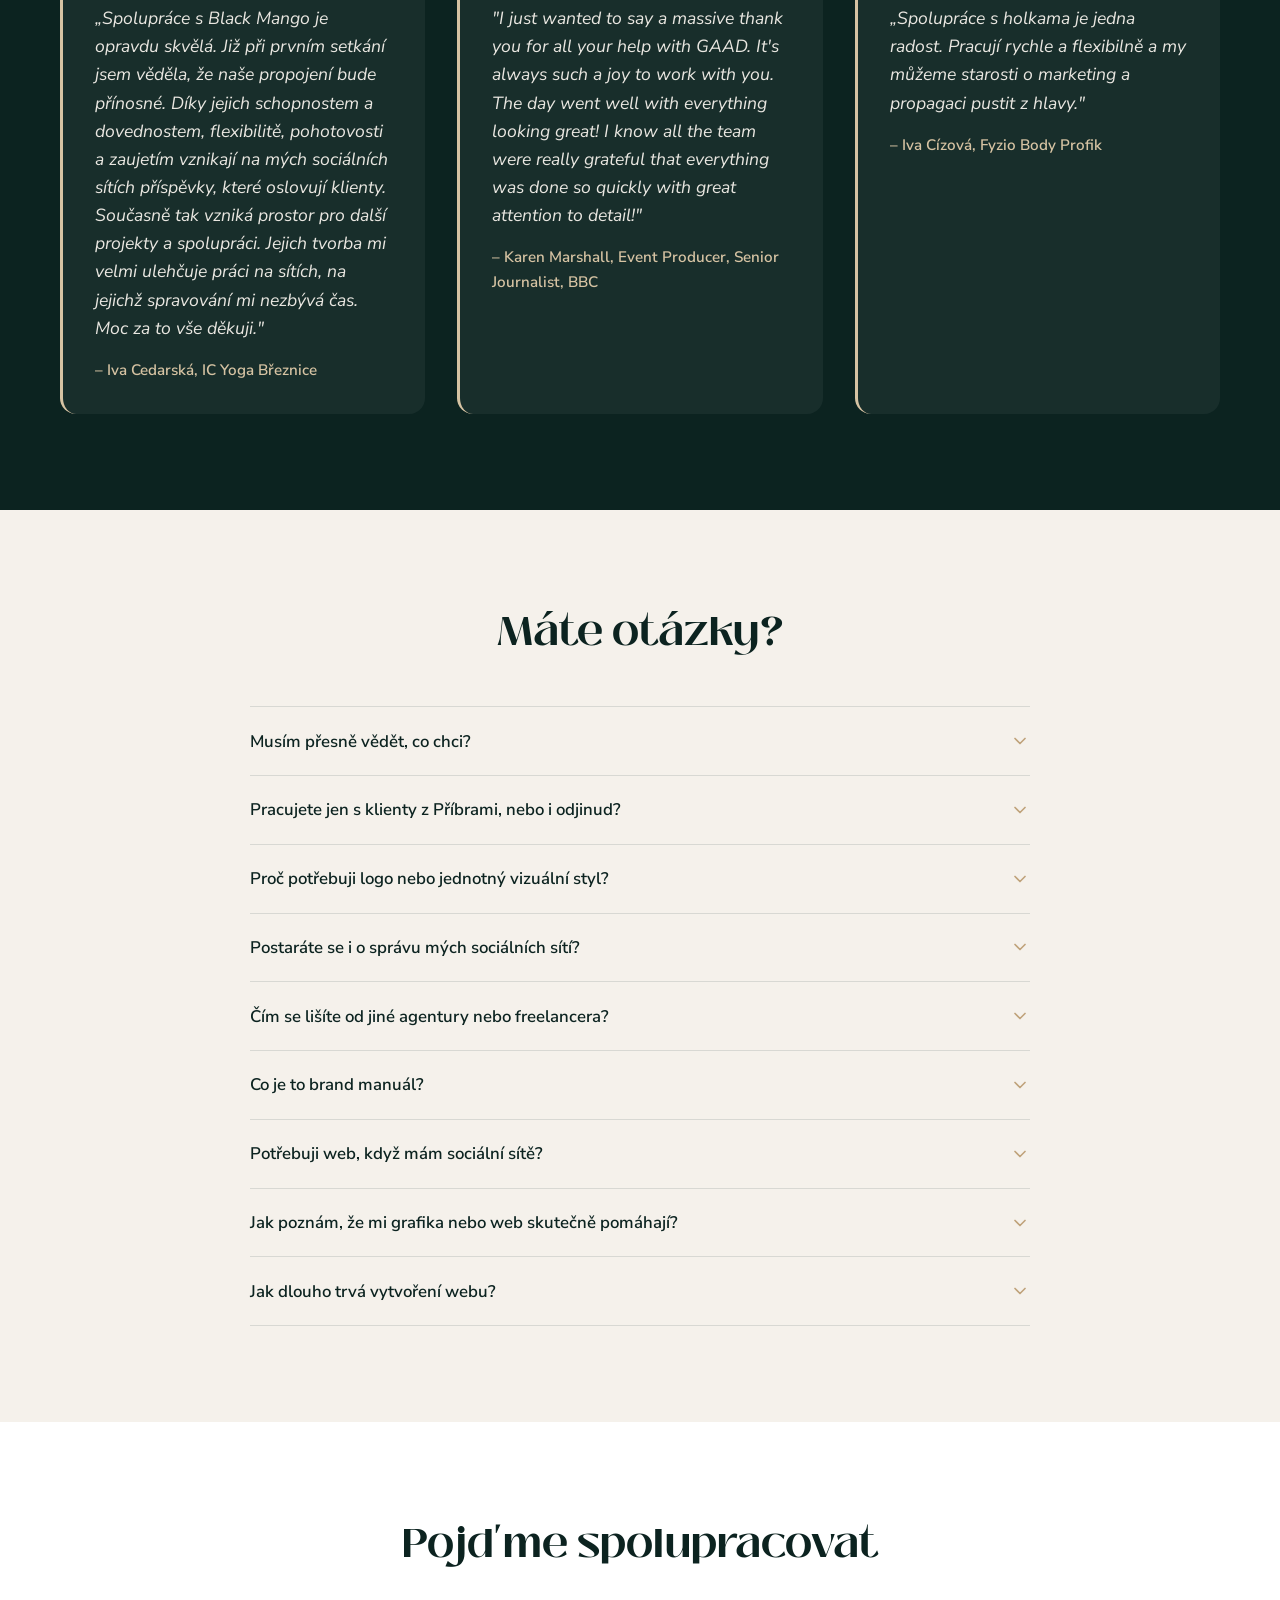
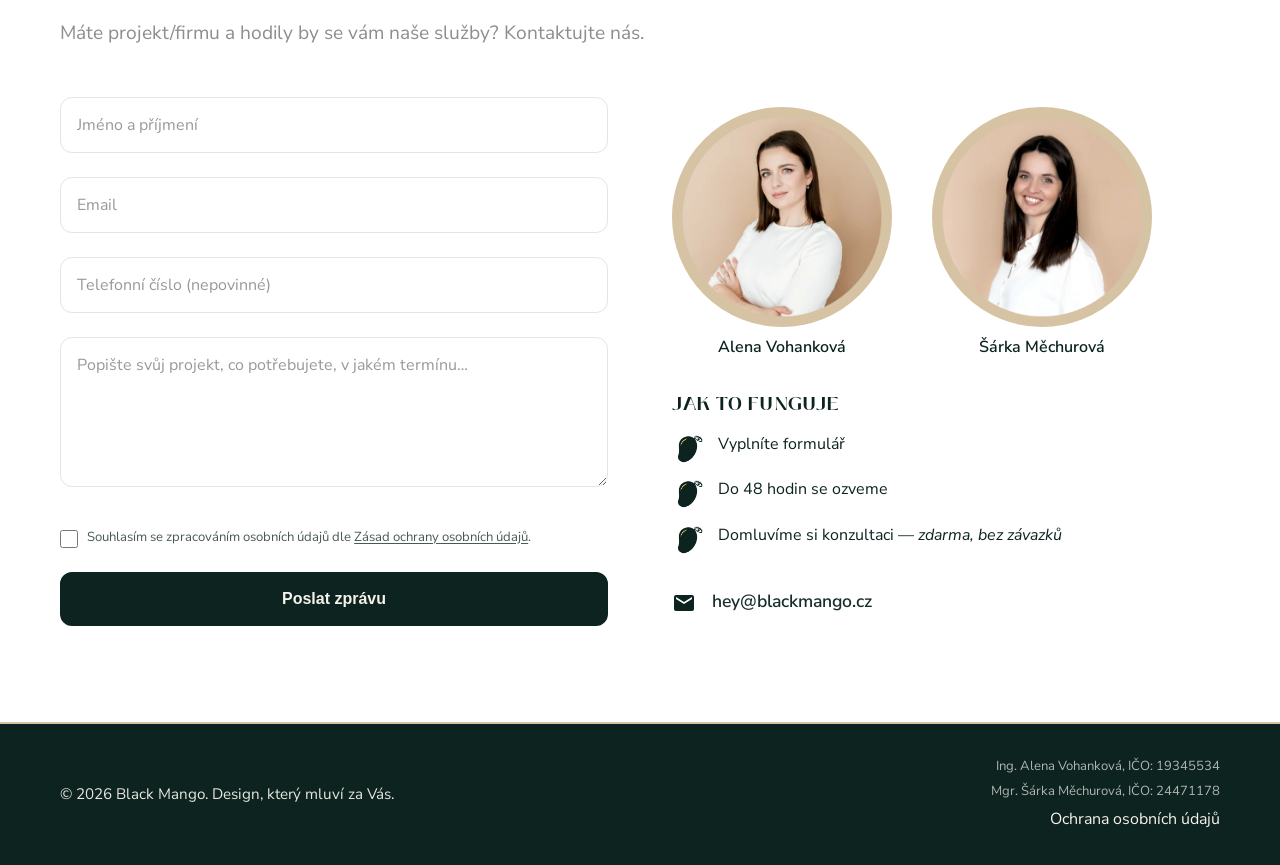
==== commit 996b2e43: "rename bbc" ====
--- a/index.html
+++ b/index.html
@@ -191,8 +191,8 @@
                    <a class="partner-logo" href="https://kniha.nfhelikoptera.cz" target="_blank" rel="noopener noreferrer" aria-label="Nadační fond Helikoptéra">
                         <img src="assets/partners/helikoptera.webp" alt="Nadační fond Helikoptéra" loading="lazy" decoding="async">
                     </a>
-                    <a class="partner-logo" href="https://bbc.co.uk" target="_blank" rel="noopener noreferrer" aria-label="Dětská skupina Dubinka">
-                        <img src="assets/partners/bbc.webp" alt="Dětská skupina Dubinka" loading="lazy" decoding="async">
+                    <a class="partner-logo" href="https://bbc.co.uk" target="_blank" rel="noopener noreferrer" aria-label="BBC">
+                        <img src="assets/partners/bbc.webp" alt="BBC" loading="lazy" decoding="async">
                     </a>                    
                     <a class="partner-logo" href="https://twenty1stcent.com" target="_blank" rel="noopener noreferrer" aria-label="Twenty First Century Solutions">
                         <img src="assets/partners/21stcenturysolutions.webp" alt="Twenty First Century Solutions" loading="lazy" decoding="async">
@@ -243,7 +243,7 @@
                         <img src="assets/partners/helikoptera.webp" alt="" loading="lazy" decoding="async">
                     </a>
                     <a class="partner-logo" href="https://bbc.co.uk" target="_blank" rel="noopener noreferrer" tabindex="-1">
-                        <img src="assets/partners/bbc.webp" alt="" loading="lazy" decoding="async">
+                        <img src="assets/partners/bbc.webp" alt="BBC" loading="lazy" decoding="async">
                     </a>
                     <a class="partner-logo" href="https://twenty1stcent.com" target="_blank" rel="noopener noreferrer" tabindex="-1">
                         <img src="assets/partners/21stcenturysolutions.webp" alt="" loading="lazy" decoding="async">
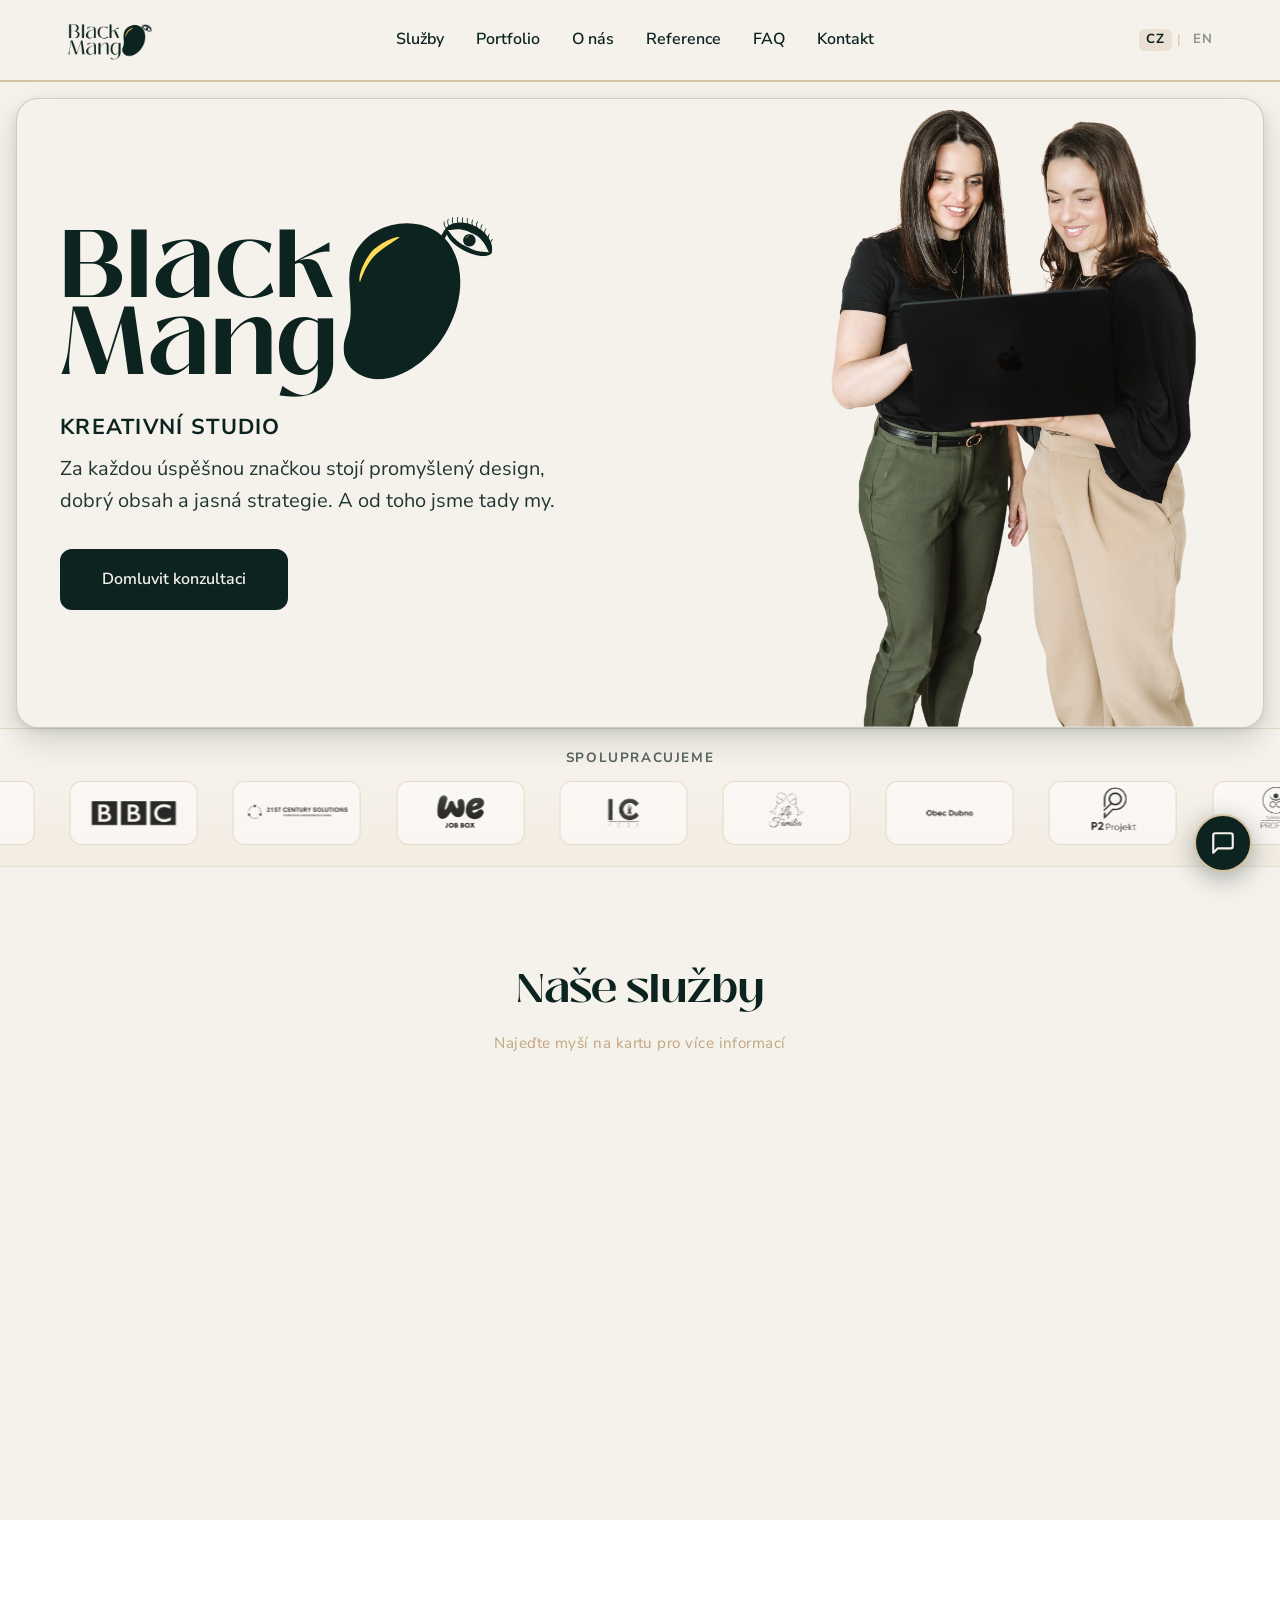
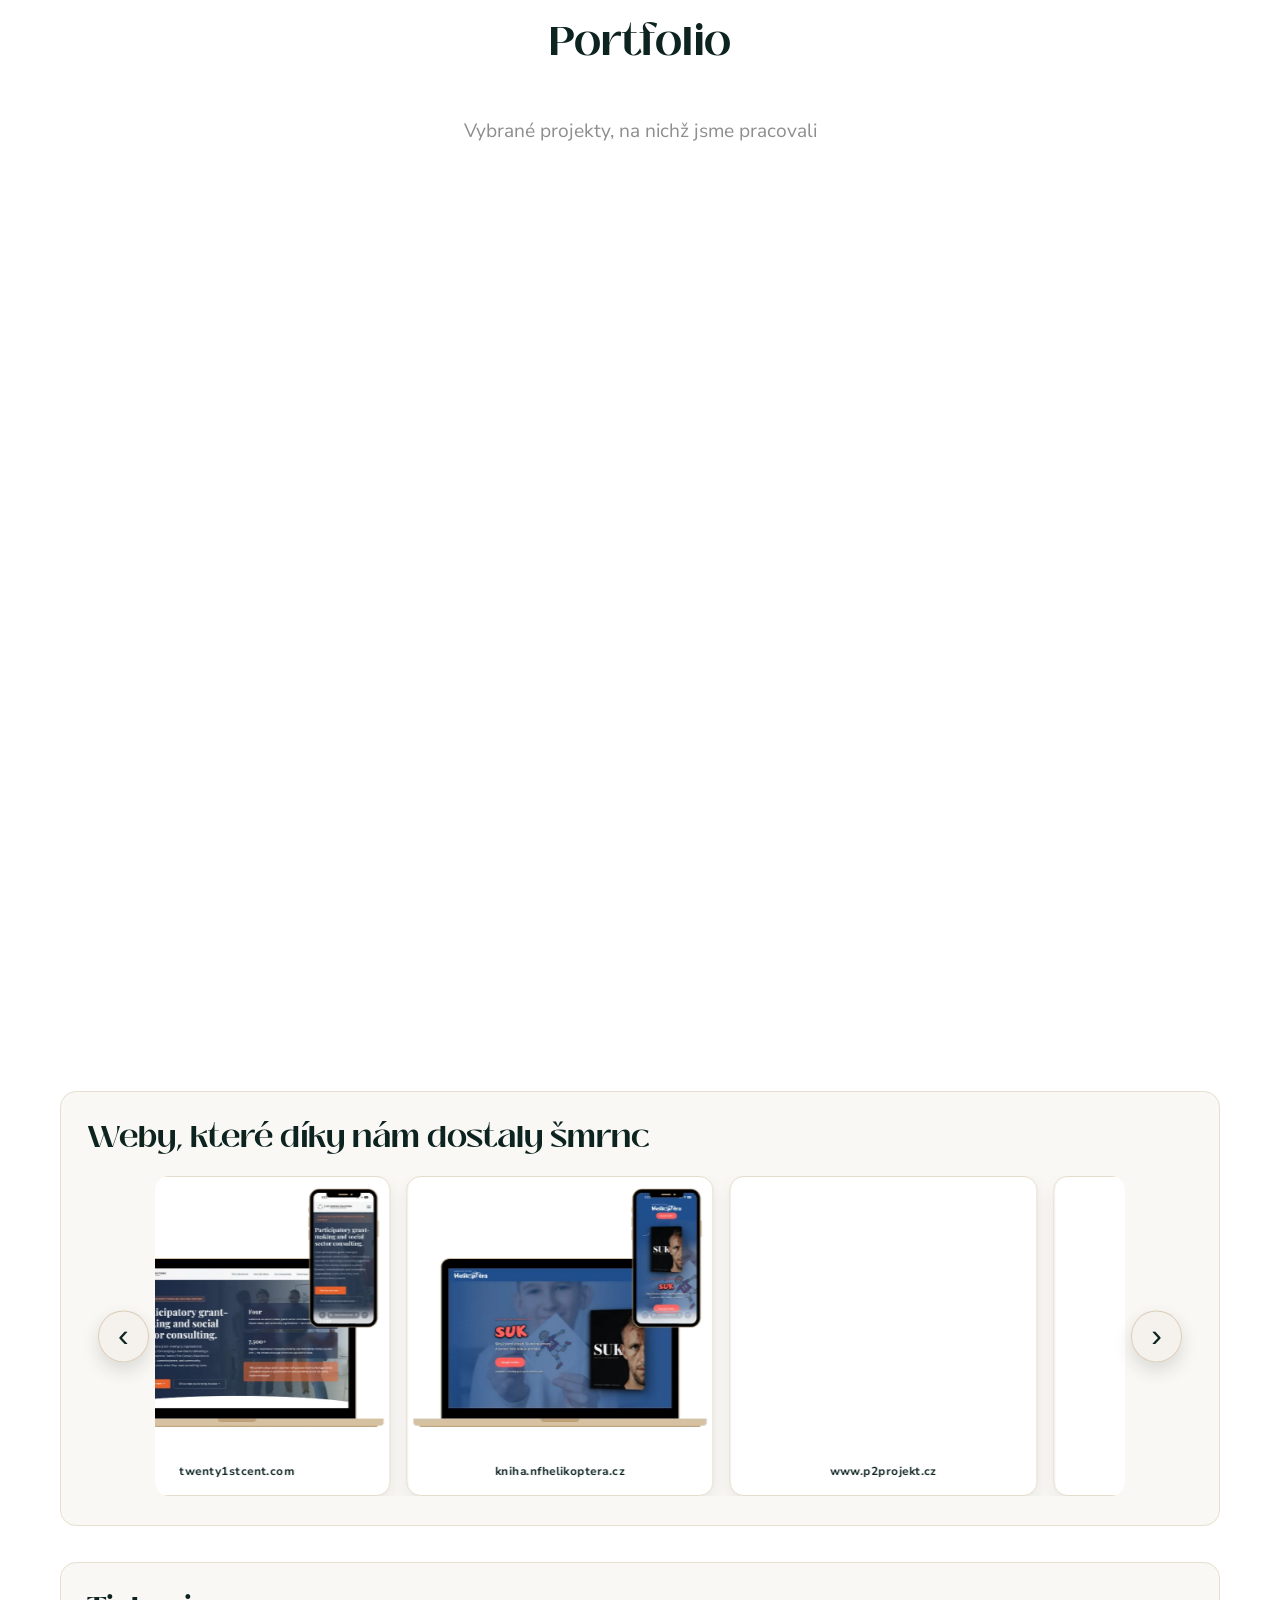
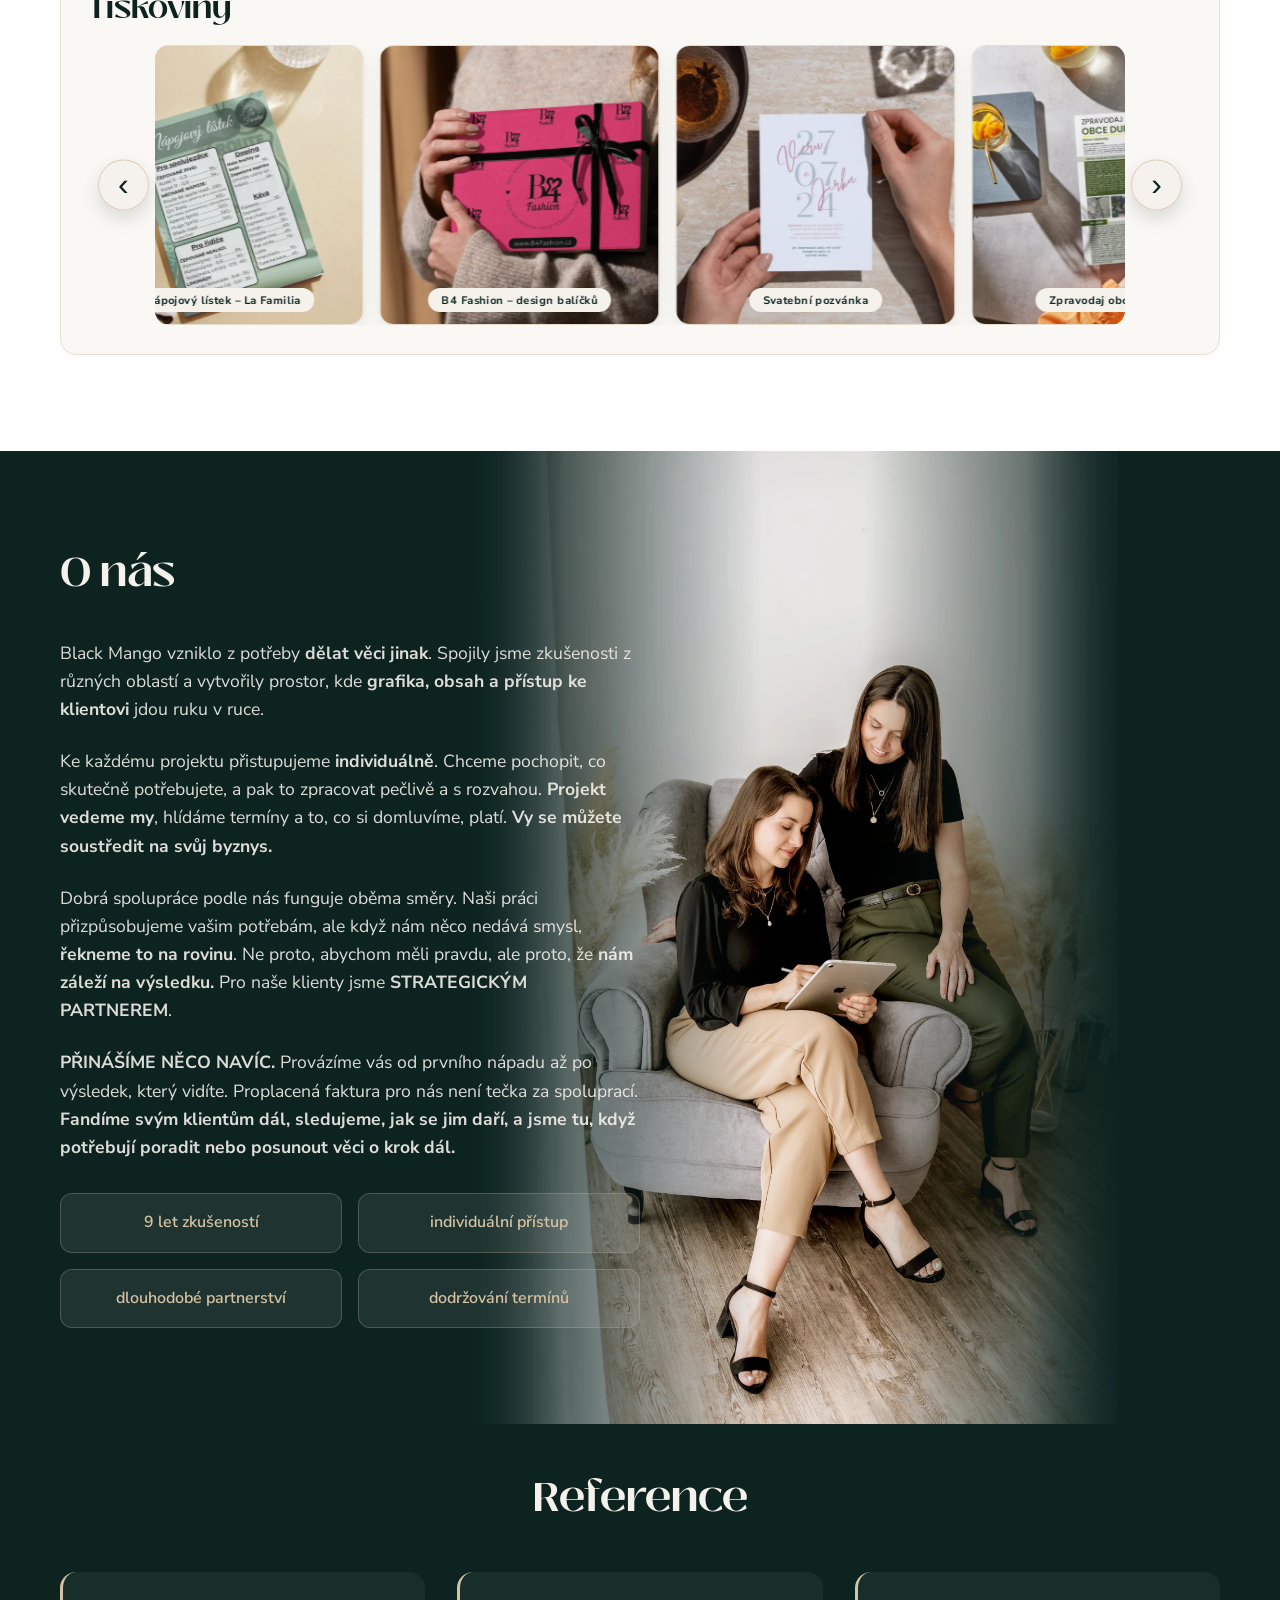
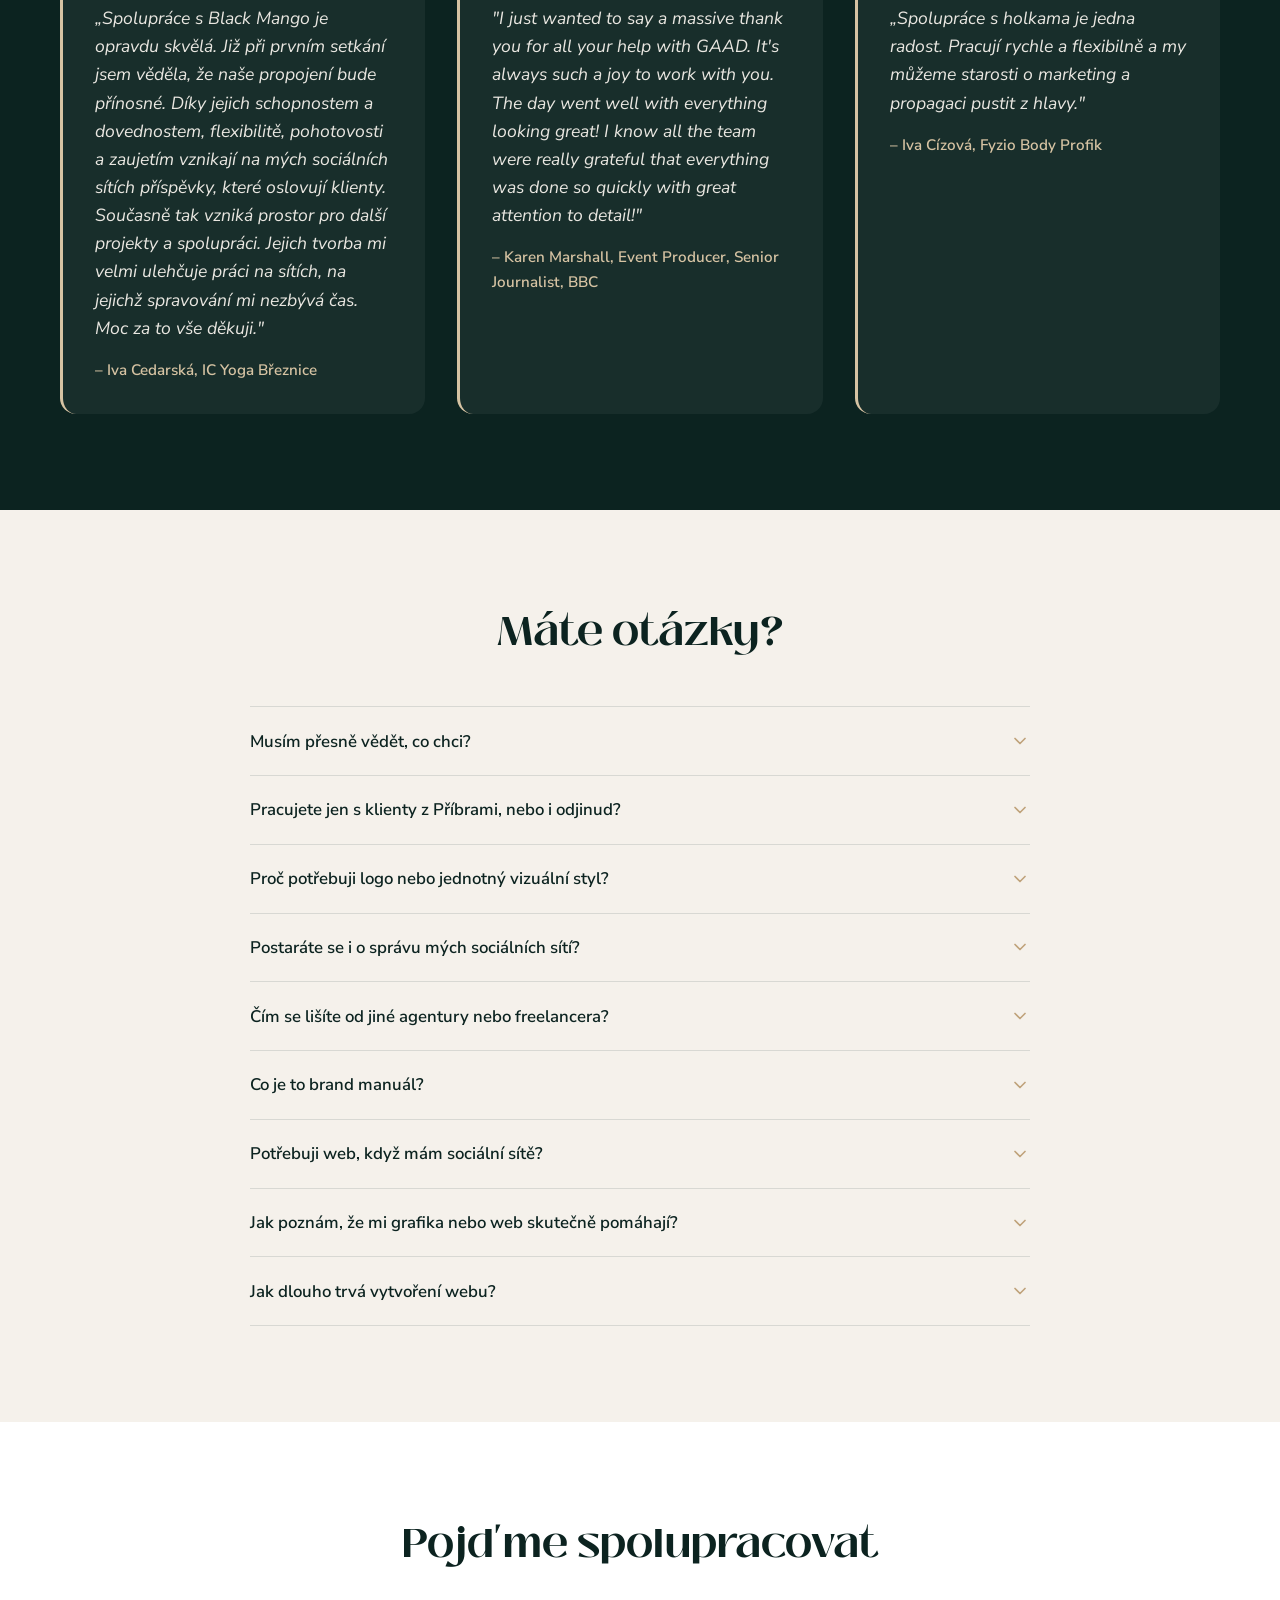
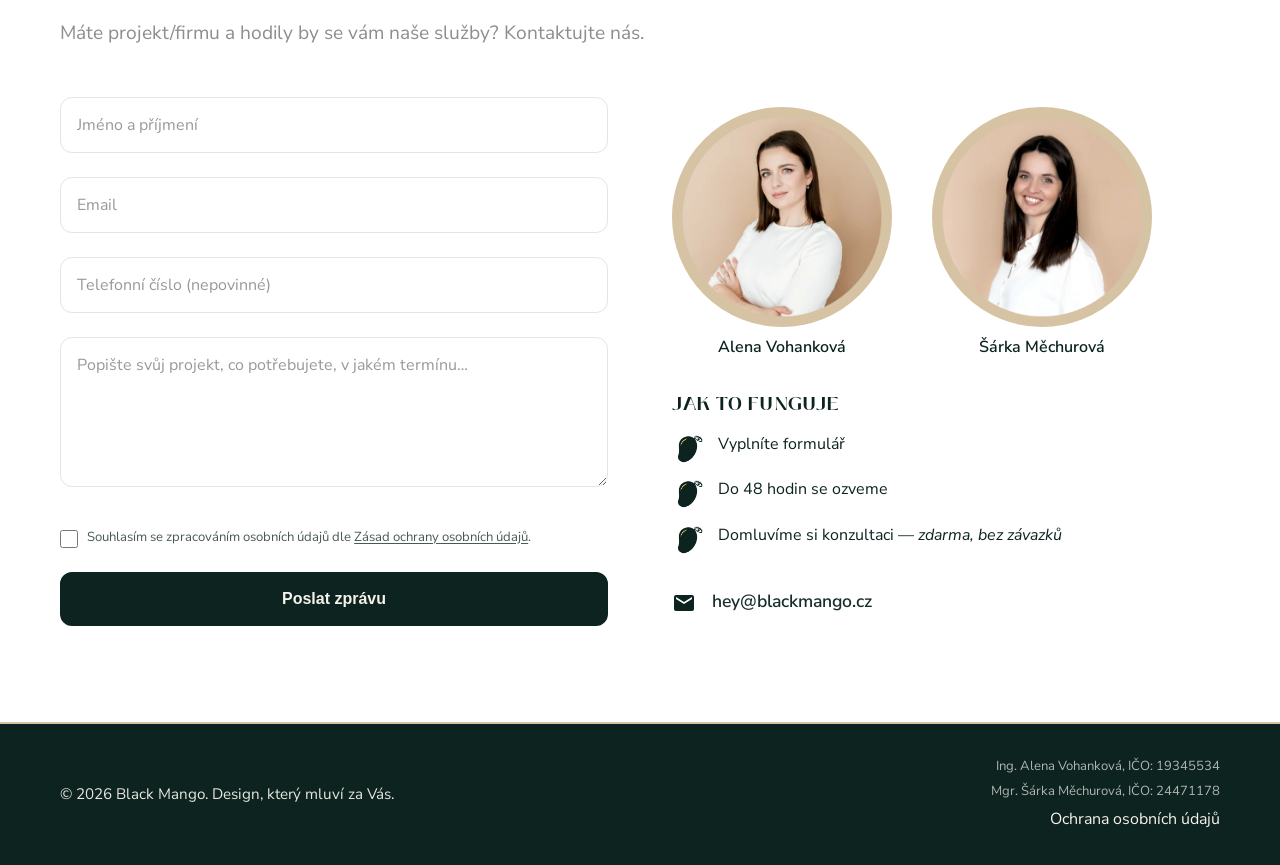
==== commit 278433d7: "uprava poftfolia - vodoznak a zmena na obrazek ne pdf kvuli stahovani" ====
--- a/index.html
+++ b/index.html
@@ -433,24 +433,24 @@
                         <div class="portfolio-branding-carousel-viewport">
                             <div class="portfolio-branding-carousel-track">
                                 <div class="portfolio-branding-carousel-group">
-                                    <button class="portfolio-branding-card portfolio-slide" type="button" data-pdf="assets/docs/p2-check-nem-brand-manual.pdf" data-i18n-aria="portfolio.pdf1.aria" aria-label="Zobrazit náhled PDF portfolio 1">
+                                    <button class="portfolio-branding-card portfolio-slide" type="button" data-pages-dir="assets/portfolio/branding/p2-check-nem" data-pages-count="16" data-i18n-aria="portfolio.pdf1.aria" aria-label="Zobrazit náhled PDF portfolio 1">
                                         <img src="assets/portfolio/branding/preview-1.webp" alt="Portfolio branding 1" loading="lazy" decoding="async">
                                     </button>
-                                    <button class="portfolio-branding-card portfolio-slide" type="button" data-pdf="assets/docs/nf-helikoptera-brand-guidelines.pdf" data-i18n-aria="portfolio.pdf2.aria" aria-label="Zobrazit náhled PDF portfolio 2">
+                                    <button class="portfolio-branding-card portfolio-slide" type="button" data-pages-dir="assets/portfolio/branding/nf-helikoptera" data-pages-count="13" data-i18n-aria="portfolio.pdf2.aria" aria-label="Zobrazit náhled PDF portfolio 2">
                                         <img src="assets/portfolio/branding/preview-2.webp" alt="Portfolio branding 2" loading="lazy" decoding="async">
                                     </button>
-                                    <button class="portfolio-branding-card portfolio-slide" type="button" data-pdf="assets/docs/la-familia-brand-manual.pdf" data-i18n-aria="portfolio.pdf3.aria" aria-label="Zobrazit náhled PDF portfolio 3">
+                                    <button class="portfolio-branding-card portfolio-slide" type="button" data-pages-dir="assets/portfolio/branding/la-familia" data-pages-count="17" data-i18n-aria="portfolio.pdf3.aria" aria-label="Zobrazit náhled PDF portfolio 3">
                                         <img src="assets/portfolio/branding/preview-3.webp" alt="Portfolio branding 3" loading="lazy" decoding="async">
                                     </button>
                                 </div>
                                 <div class="portfolio-branding-carousel-group" aria-hidden="true">
-                                    <button class="portfolio-branding-card portfolio-slide" type="button" data-pdf="assets/docs/p2-check-nem-brand-manual.pdf" tabindex="-1">
+                                    <button class="portfolio-branding-card portfolio-slide" type="button" data-pages-dir="assets/portfolio/branding/p2-check-nem" data-pages-count="16" tabindex="-1">
                                         <img src="assets/portfolio/branding/preview-1.webp" alt="" loading="lazy" decoding="async">
                                     </button>
-                                    <button class="portfolio-branding-card portfolio-slide" type="button" data-pdf="assets/docs/nf-helikoptera-brand-guidelines.pdf" tabindex="-1">
+                                    <button class="portfolio-branding-card portfolio-slide" type="button" data-pages-dir="assets/portfolio/branding/nf-helikoptera" data-pages-count="13" tabindex="-1">
                                         <img src="assets/portfolio/branding/preview-2.webp" alt="" loading="lazy" decoding="async">
                                     </button>
-                                    <button class="portfolio-branding-card portfolio-slide" type="button" data-pdf="assets/docs/la-familia-brand-manual.pdf" tabindex="-1">
+                                    <button class="portfolio-branding-card portfolio-slide" type="button" data-pages-dir="assets/portfolio/branding/la-familia" data-pages-count="17" tabindex="-1">
                                         <img src="assets/portfolio/branding/preview-3.webp" alt="" loading="lazy" decoding="async">
                                     </button>
                                 </div>
@@ -922,7 +922,7 @@
         <div class="pdf-preview-backdrop" data-close-pdf="true"></div>
         <div class="pdf-preview-dialog" role="dialog" aria-modal="true" data-i18n-aria="pdf.modal.aria" aria-label="Náhled PDF dokumentu">
             <button type="button" class="pdf-preview-close" id="pdfPreviewClose" data-i18n-aria="pdf.close.aria" aria-label="Zavřít náhled">&#10005;</button>
-            <iframe id="pdfPreviewFrame" title="Náhled PDF" loading="lazy"></iframe>
+            <div class="pdf-preview-pages" id="pdfPreviewPages" tabindex="0"></div>
         </div>
     </div>
 
--- a/styles.css
+++ b/styles.css
@@ -1182,10 +1182,24 @@
     z-index: 2;
 }
 
-#pdfPreviewFrame {
+.pdf-preview-pages {
     width: 100%;
     height: 100%;
-    border: 0;
+    overflow-y: auto;
+    display: flex;
+    flex-direction: column;
+    gap: 6px;
+    -webkit-overflow-scrolling: touch;
+}
+
+.pdf-preview-pages img {
+    display: block;
+    width: 100%;
+    height: auto;
+    flex-shrink: 0;
+    -webkit-user-select: none;
+    user-select: none;
+    -webkit-touch-callout: none;
 }
 
 /* ===========================
